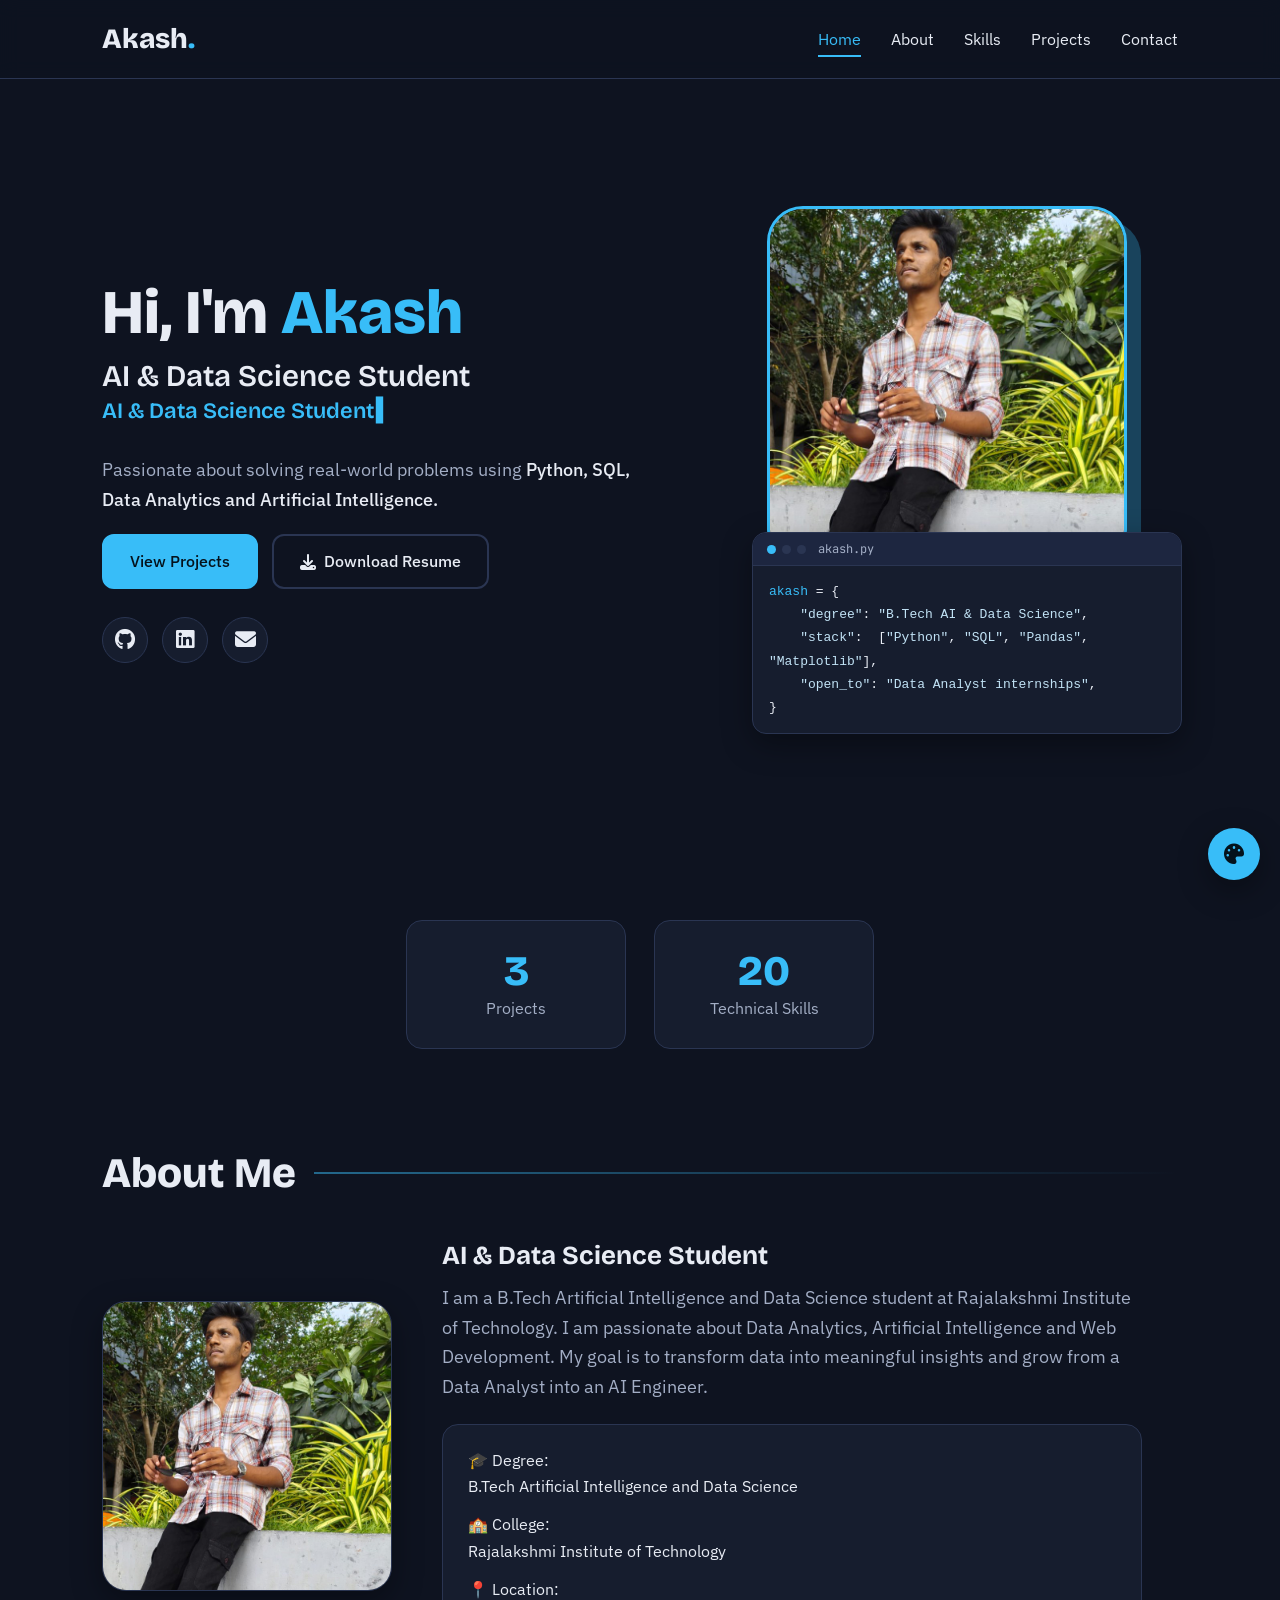
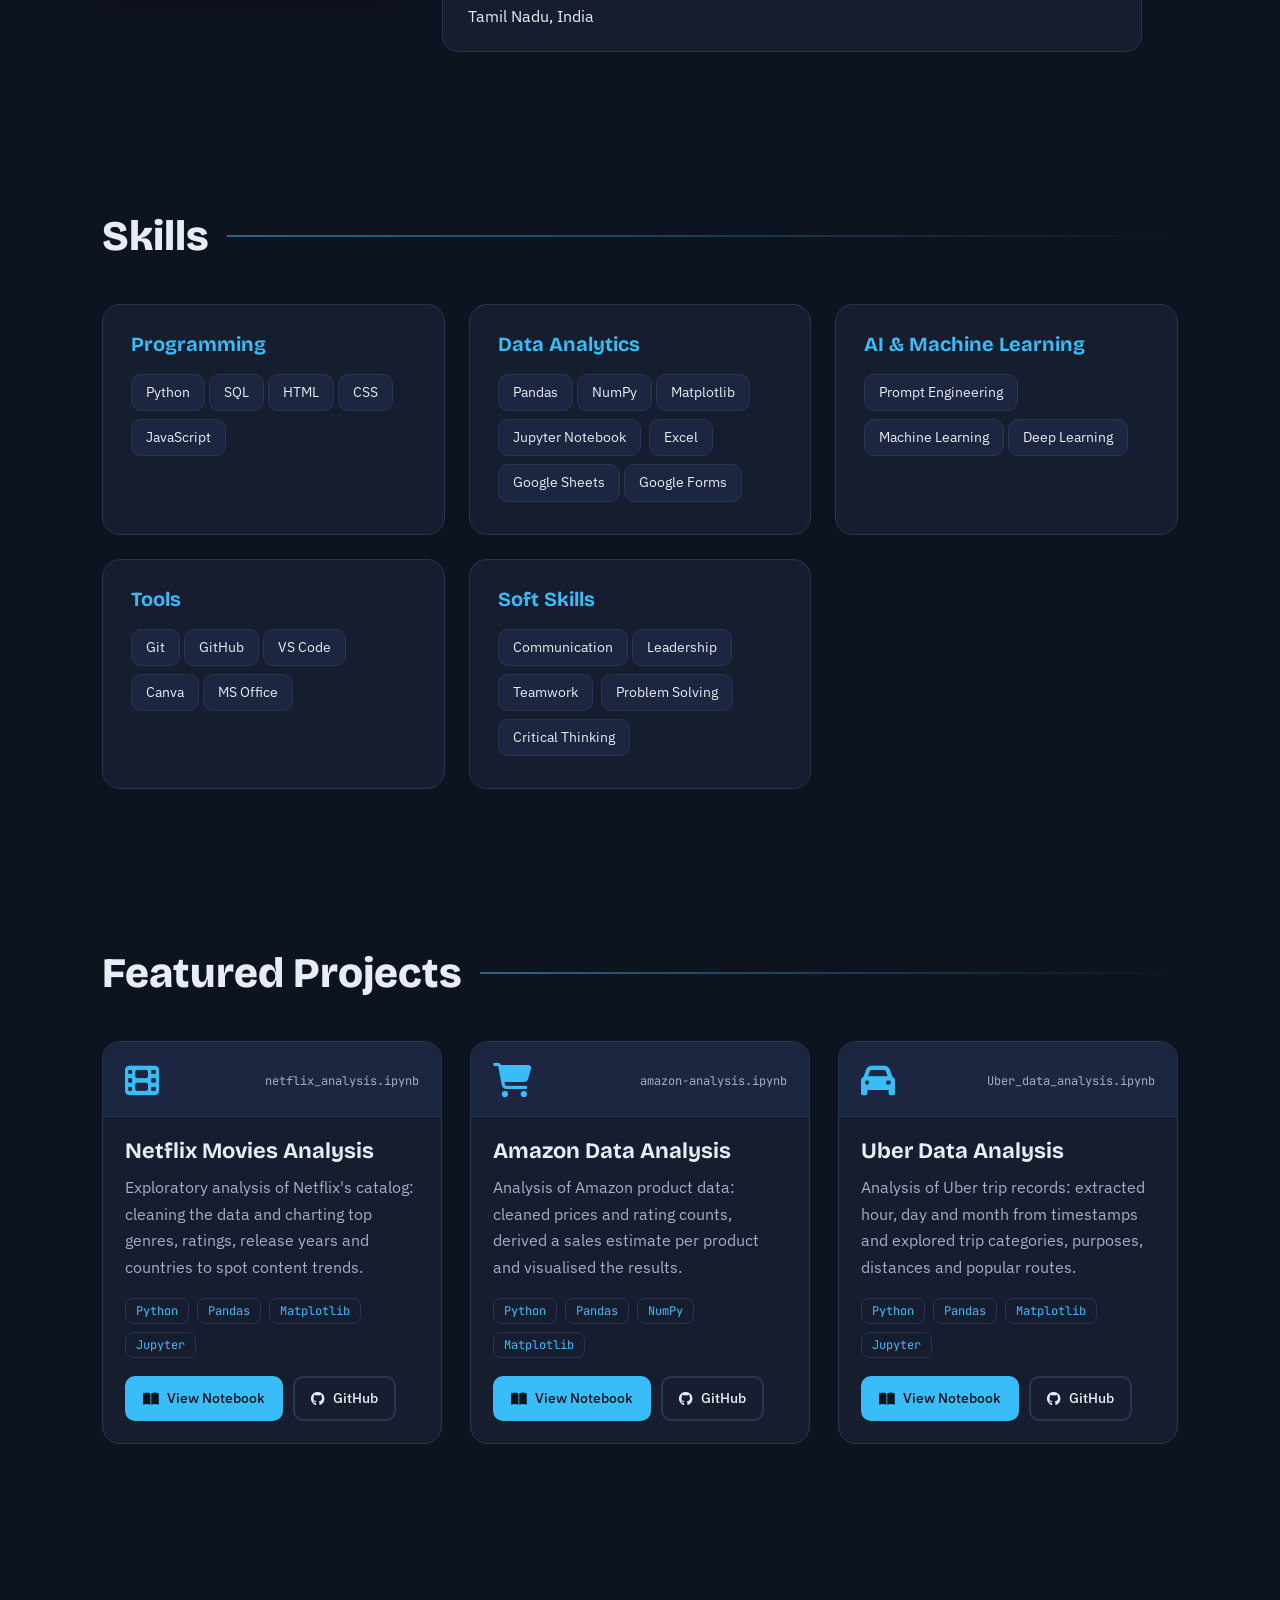
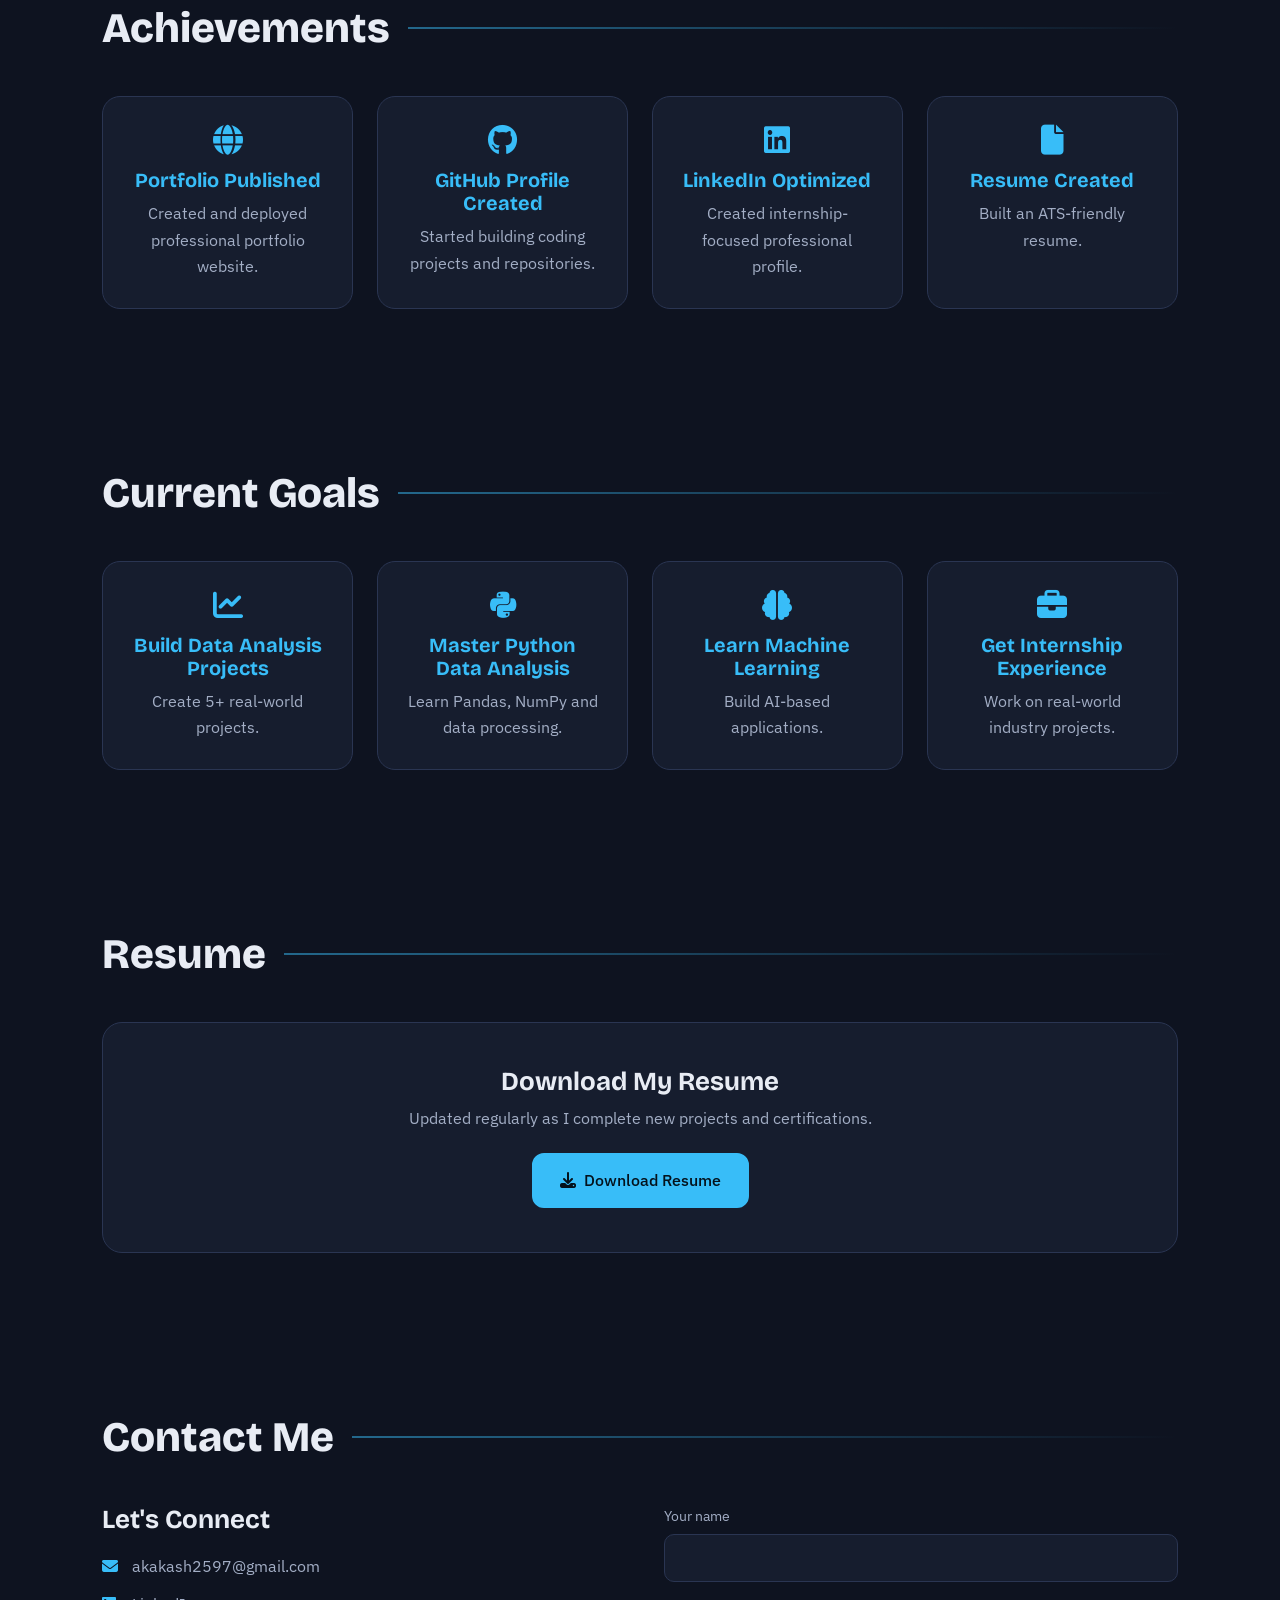
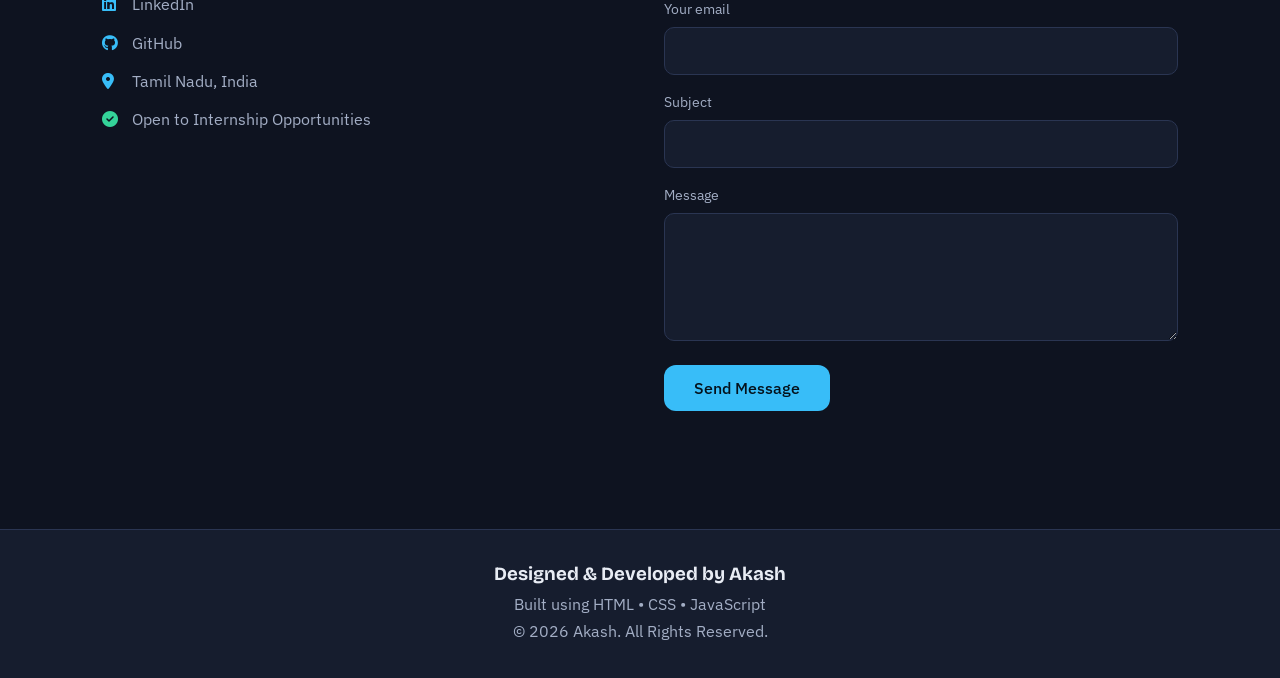
==== index.html @ 13574f17 "Fix profile, resume link, remove certifications" ====
<!DOCTYPE html>
<html lang="en" data-theme="dark">

<head>
    <meta charset="UTF-8">
    <meta name="viewport" content="width=device-width, initial-scale=1.0">

    <!-- SEO -->
    <meta name="description"
        content="Akash - AI & Data Science student. Aspiring Data Analyst working with Python, Pandas, SQL and Matplotlib.">
    <meta name="keywords"
        content="Akash, AI Student, Data Analyst, Python, Pandas, SQL, Machine Learning, Portfolio">
    <meta name="author" content="Akash">
    <title>Akash | AI & Data Science Portfolio</title>

    <link rel="icon"
        href="data:image/svg+xml,%3Csvg xmlns='http://www.w3.org/2000/svg' viewBox='0 0 64 64'%3E%3Crect width='64' height='64' rx='14' fill='%230E1320'/%3E%3Ctext x='32' y='44' font-size='36' font-family='Arial' font-weight='700' text-anchor='middle' fill='%2338BDF8'%3EA%3C/text%3E%3C/svg%3E">

    <!-- Fonts + icons -->
    <link rel="preconnect" href="https://fonts.googleapis.com">
    <link rel="preconnect" href="https://fonts.gstatic.com" crossorigin>
    <link rel="stylesheet"
        href="https://fonts.googleapis.com/css2?family=Bricolage+Grotesque:opsz,wght@12..96,600;12..96,800&family=IBM+Plex+Sans:wght@400;500&family=JetBrains+Mono:wght@400;500&display=swap">
    <link rel="stylesheet"
        href="https://cdnjs.cloudflare.com/ajax/libs/font-awesome/6.5.0/css/all.min.css">

    <link rel="stylesheet" href="style.css">

    <!-- Apply saved theme before first paint (prevents a flash) -->
    <script>
        try {
            var t = localStorage.getItem("theme");
            if (t) document.documentElement.setAttribute("data-theme", t);
            var a = localStorage.getItem("accent");
            if (a) document.documentElement.style.setProperty("--accent", a);
        } catch (e) { }
    </script>
</head>

<body>

<div class="progress" id="progress" aria-hidden="true"></div>

<!-- ================= NAVBAR ================= -->
<header>
    <nav class="navbar" aria-label="Main">
        <a class="logo" href="#home">Akash<span>.</span></a>

        <ul class="nav-links" id="navLinks">
            <li><a href="#home">Home</a></li>
            <li><a href="#about">About</a></li>
            <li><a href="#skills">Skills</a></li>
            <li><a href="#projects">Projects</a></li>
            <li><a href="#contact">Contact</a></li>
        </ul>

        <button class="menu-icon" id="menuBtn" aria-label="Open menu" aria-expanded="false"
            aria-controls="navLinks">
            <i class="fa-solid fa-bars"></i>
        </button>
    </nav>
</header>

<!-- ================= THEME DOCK ================= -->
<div class="theme-dock">
    <div class="theme-panel" id="themePanel" hidden>
        <p>Mode</p>
        <div class="seg">
            <button type="button" data-mode="dark"><i class="fa-solid fa-moon"></i> Dark</button>
            <button type="button" data-mode="light"><i class="fa-solid fa-sun"></i> Light</button>
        </div>
        <p>Accent colour</p>
        <div class="swatches">
            <button type="button" data-accent="#38BDF8" style="--sw:#38BDF8" aria-label="Sky blue"></button>
            <button type="button" data-accent="#A78BFA" style="--sw:#A78BFA" aria-label="Violet"></button>
            <button type="button" data-accent="#34D399" style="--sw:#34D399" aria-label="Emerald"></button>
            <button type="button" data-accent="#FBBF24" style="--sw:#FBBF24" aria-label="Amber"></button>
            <button type="button" data-accent="#FB7185" style="--sw:#FB7185" aria-label="Rose"></button>
        </div>
    </div>
    <button class="dock-toggle" id="dockBtn" type="button" aria-label="Customise theme" aria-expanded="false"
        aria-controls="themePanel">
        <i class="fa-solid fa-palette"></i>
    </button>
</div>

<main>

<!-- ================= HERO ================= -->
<section id="home" class="hero">

    <div class="hero-content">
        <h1>Hi, I'm <span>Akash</span></h1>
        <h2>AI & Data Science Student</h2>
        <h3 aria-live="off"><span id="typing">Aspiring Data Analyst</span></h3>

        <p>
            Passionate about solving real-world problems using
            <strong>Python, SQL, Data Analytics and Artificial Intelligence.</strong>
        </p>

        <div class="hero-buttons">
            <a href="#projects" class="btn">View Projects</a>
            <a href="Akash_Resume.pdf/Akash_V_Updated_Resume.pdf" class="btn secondary" download="Akash_Resume.pdf">
                <i class="fa-solid fa-download"></i> Download Resume
            </a>
        </div>

        <div class="social-icons">
            <a href="https://github.com/akakash2597-bit" target="_blank" rel="noopener noreferrer"
                aria-label="GitHub profile"><i class="fa-brands fa-github"></i></a>
            <a href="https://www.linkedin.com/in/ak-akash-085b513a1" target="_blank" rel="noopener noreferrer"
                aria-label="LinkedIn profile"><i class="fa-brands fa-linkedin"></i></a>
            <a href="mailto:akakash2597@gmail.com" aria-label="Send an email"><i
                    class="fa-solid fa-envelope"></i></a>
        </div>
    </div>

    <div class="hero-side">
        <div class="profile-box">
            <img src="profile.jpeg" alt="Portrait of Akash" width="360" height="360">
        </div>

        <!-- The one memorable element: a notebook-style cell -->
        <div class="cell" role="group" aria-label="Quick facts about Akash">
            <div class="cell-bar">
                <span class="dots" aria-hidden="true"><i></i><i></i><i></i></span>
                <span class="fname">akash.py</span>
            </div>
<pre><code><span class="k">akash</span> = {
    <span class="s">"degree"</span>: <span class="s">"B.Tech AI &amp; Data Science"</span>,
    <span class="s">"stack"</span>:  [<span class="s">"Python"</span>, <span class="s">"SQL"</span>, <span class="s">"Pandas"</span>, <span class="s">"Matplotlib"</span>],
    <span class="s">"open_to"</span>: <span class="s">"Data Analyst internships"</span>,
}</code></pre>
        </div>
    </div>

</section>

<!-- Counters (numbers are filled in automatically by script.js) -->
<section class="counter-section" aria-label="At a glance">
    <div class="counter"><h2 id="countProjects">0</h2><p>Projects</p></div>
    <div class="counter"><h2 id="countSkills">0</h2><p>Technical Skills</p></div>
</section>

<!-- ================= ABOUT ================= -->
<section id="about">
    <h2 class="section-title">About Me</h2>

    <div class="about-container">
        <div class="about-image">
            <img src="profile.jpeg" alt="Akash" loading="lazy">
        </div>

        <div class="about-text">
            <h3>AI & Data Science Student</h3>
            <p>
                I am a B.Tech Artificial Intelligence and Data Science
                student at Rajalakshmi Institute of Technology.
                I am passionate about Data Analytics,
                Artificial Intelligence and Web Development.
                My goal is to transform data into meaningful insights
                and grow from a Data Analyst into an AI Engineer.
            </p>

            <div class="info-card">
                <p>🎓 Degree:<br>B.Tech Artificial Intelligence and Data Science</p>
                <p>🏫 College:<br>Rajalakshmi Institute of Technology</p>
                <p>📍 Location:<br>Tamil Nadu, India</p>
            </div>
        </div>
    </div>
</section>

<!-- ================= SKILLS ================= -->
<section id="skills">
    <h2 class="section-title">Skills</h2>

    <div class="skills-container">
        <div class="skill-card">
            <h3>Programming</h3>
            <span>Python</span><span>SQL</span><span>HTML</span><span>CSS</span><span>JavaScript</span>
        </div>

        <div class="skill-card">
            <h3>Data Analytics</h3>
            <span>Pandas</span><span>NumPy</span><span>Matplotlib</span><span>Jupyter Notebook</span>
            <span>Excel</span><span>Google Sheets</span><span>Google Forms</span>
        </div>

        <div class="skill-card">
            <h3>AI & Machine Learning</h3>
            <span>Prompt Engineering</span><span>Machine Learning</span><span>Deep Learning</span>
        </div>

        <div class="skill-card">
            <h3>Tools</h3>
            <span>Git</span><span>GitHub</span><span>VS Code</span><span>Canva</span><span>MS Office</span>
        </div>

        <div class="skill-card soft">
            <h3>Soft Skills</h3>
            <span>Communication</span><span>Leadership</span><span>Teamwork</span>
            <span>Problem Solving</span><span>Critical Thinking</span>
        </div>
    </div>
</section>

<!-- ================= PROJECTS (cards are built from the list in script.js) ================= -->
<section id="projects">
    <h2 class="section-title">Featured Projects</h2>
    <div class="project-container" id="projectGrid"></div>
</section>

<!-- ================= ACHIEVEMENTS ================= -->
<section id="achievements">
    <h2 class="section-title">Achievements</h2>

    <div class="achievement-container">
        <div class="achievement-card">
            <i class="fa-solid fa-globe"></i>
            <h3>Portfolio Published</h3>
            <p>Created and deployed professional portfolio website.</p>
        </div>
        <div class="achievement-card">
            <i class="fa-brands fa-github"></i>
            <h3>GitHub Profile Created</h3>
            <p>Started building coding projects and repositories.</p>
        </div>
        <div class="achievement-card">
            <i class="fa-brands fa-linkedin"></i>
            <h3>LinkedIn Optimized</h3>
            <p>Created internship-focused professional profile.</p>
        </div>
        <div class="achievement-card">
            <i class="fa-solid fa-file"></i>
            <h3>Resume Created</h3>
            <p>Built an ATS-friendly resume.</p>
        </div>
    </div>
</section>

<!-- ================= CURRENT GOALS ================= -->
<section id="goals">
    <h2 class="section-title">Current Goals</h2>

    <div class="goal-container">
        <div class="goal-card">
            <i class="fa-solid fa-chart-line"></i>
            <h3>Build Data Analysis Projects</h3>
            <p>Create 5+ real-world projects.</p>
        </div>
        <div class="goal-card">
            <i class="fa-brands fa-python"></i>
            <h3>Master Python Data Analysis</h3>
            <p>Learn Pandas, NumPy and data processing.</p>
        </div>
        <div class="goal-card">
            <i class="fa-solid fa-brain"></i>
            <h3>Learn Machine Learning</h3>
            <p>Build AI-based applications.</p>
        </div>
        <div class="goal-card">
            <i class="fa-solid fa-briefcase"></i>
            <h3>Get Internship Experience</h3>
            <p>Work on real-world industry projects.</p>
        </div>
    </div>
</section>

<!-- ================= RESUME ================= -->
<section id="resume">
    <h2 class="section-title">Resume</h2>

    <div class="resume-box">
        <h3>Download My Resume</h3>
        <p>Updated regularly as I complete new projects and certifications.</p>
        <a href="Akash_Resume.pdf/Akash_V_Updated_Resume.pdf" class="btn" download="Akash_Resume.pdf">
            <i class="fa-solid fa-download"></i> Download Resume
        </a>
    </div>
</section>

<!-- ================= CONTACT ================= -->
<section id="contact">
    <h2 class="section-title">Contact Me</h2>

    <div class="contact-container">
        <div class="contact-info">
            <h3>Let's Connect</h3>
            <p><i class="fa-solid fa-envelope"></i>
                <a href="mailto:akakash2597@gmail.com">akakash2597@gmail.com</a></p>
            <p><i class="fa-brands fa-linkedin"></i>
                <a href="https://www.linkedin.com/in/ak-akash-085b513a1" target="_blank"
                    rel="noopener noreferrer">LinkedIn</a></p>
            <p><i class="fa-brands fa-github"></i>
                <a href="https://github.com/akakash2597-bit" target="_blank"
                    rel="noopener noreferrer">GitHub</a></p>
            <p><i class="fa-solid fa-location-dot"></i> Tamil Nadu, India</p>
            <p><i class="fa-solid fa-circle-check ok"></i> Open to Internship Opportunities</p>
        </div>

        <form class="contact-form" id="contactForm" novalidate>
            <label for="cName">Your name</label>
            <input id="cName" name="name" type="text" autocomplete="name" required>

            <label for="cEmail">Your email</label>
            <input id="cEmail" name="email" type="email" autocomplete="email" required>

            <label for="cSubject">Subject</label>
            <input id="cSubject" name="subject" type="text" required>

            <label for="cMessage">Message</label>
            <textarea id="cMessage" name="message" rows="5" required></textarea>

            <!-- spam trap: real people never see or fill this -->
            <input type="text" name="_gotcha" tabindex="-1" autocomplete="off" class="hp" aria-hidden="true">

            <button type="submit" id="sendBtn">Send Message</button>
            <p class="form-status" id="formStatus" role="status" aria-live="polite"></p>
        </form>
    </div>
</section>

</main>

<!-- ================= FOOTER ================= -->
<footer>
    <h3>Designed & Developed by Akash</h3>
    <p>Built using HTML • CSS • JavaScript</p>
    <p>© <span id="year">2026</span> Akash. All Rights Reserved.</p>
</footer>

<script src="script.js"></script>
</body>

</html>
---- style.css ----
/* ================= THEME TOKENS =================
   Dark is the default. The accent colour is changed live from the
   palette button (bottom-right) and saved in the visitor's browser. */

:root {
    --accent: #38BDF8;
    --accent-ink: #04121C;          /* text colour used ON the accent */
    --accent-text: var(--accent);   /* accent used AS text */
    --bg: #0E1320;
    --surface: #161D2E;
    --surface-2: #1D2640;
    --line: #2A3552;
    --text: #E8ECF4;
    --muted: #A3AEC5;
    --shadow: 0 10px 30px rgba(0, 0, 0, .35);
    --font-head: 'Bricolage Grotesque', 'Segoe UI', sans-serif;
    --font-body: 'IBM Plex Sans', 'Segoe UI', sans-serif;
    --font-mono: 'JetBrains Mono', Consolas, monospace;
}

:root[data-theme="light"] {
    --accent-text: color-mix(in srgb, var(--accent) 55%, #000);
    --bg: #F5F7FB;
    --surface: #FFFFFF;
    --surface-2: #EDF1F9;
    --line: #D8DFEE;
    --text: #0F172A;
    --muted: #4B587A;
    --shadow: 0 10px 30px rgba(20, 30, 60, .10);
}

/* ================= GLOBAL ================= */

* { margin: 0; padding: 0; box-sizing: border-box; }

html { scroll-behavior: smooth; scroll-padding-top: 80px; }

body {
    background: var(--bg);
    color: var(--text);
    font-family: var(--font-body);
    line-height: 1.65;
    transition: background .3s, color .3s;
}

section { padding: 80px 8%; }

a { text-decoration: none; color: inherit; }

img { max-width: 100%; display: block; }

h1, h2, h3 { font-family: var(--font-head); line-height: 1.15; }

:focus-visible { outline: 3px solid var(--accent); outline-offset: 3px; border-radius: 6px; }

/* scroll progress bar */
.progress {
    position: fixed; top: 0; left: 0; height: 3px; width: 100%;
    background: var(--accent); transform-origin: left; transform: scaleX(0);
    z-index: 2000;
}

/* ================= NAVBAR ================= */

header { position: fixed; top: 0; width: 100%; z-index: 1000; }

.navbar {
    display: flex; justify-content: space-between; align-items: center;
    padding: 16px 8%;
    background: color-mix(in srgb, var(--bg) 85%, transparent);
    backdrop-filter: blur(10px);
    border-bottom: 1px solid var(--line);
}

.logo { font-family: var(--font-head); font-size: 28px; font-weight: 800; }
.logo span { color: var(--accent-text); }

.nav-links { display: flex; gap: 30px; list-style: none; }
.nav-links a { font-size: 16px; padding: 6px 0; border-bottom: 2px solid transparent; transition: .2s; }
.nav-links a:hover { color: var(--accent-text); }
.nav-links a.active { color: var(--accent-text); border-bottom-color: var(--accent); }

.menu-icon {
    display: none; background: none; border: 0; color: inherit;
    font-size: 24px; cursor: pointer; padding: 6px;
}

/* ================= HERO ================= */

.hero {
    min-height: 100vh;
    display: grid; grid-template-columns: 1.1fr .9fr; align-items: center; gap: 50px;
    padding-top: 120px;
}

.hero-content { max-width: 620px; }

.hero h1 { font-size: clamp(40px, 6vw, 62px); font-weight: 800; }
.hero h1 span { color: var(--accent-text); }
.hero h2 { font-size: clamp(22px, 3vw, 30px); font-weight: 600; margin-top: 10px; }
.hero h3 { color: var(--accent-text); font-size: 22px; font-weight: 600; min-height: 36px; margin-top: 6px; }
.hero h3 #typing::after { content: "▍"; margin-left: 2px; animation: blink 1s steps(1) infinite; }
@keyframes blink { 50% { opacity: 0; } }

.hero p { margin: 20px 0; font-size: 18px; color: var(--muted); }
.hero p strong { color: var(--text); font-weight: 500; }

.hero-buttons { display: flex; flex-wrap: wrap; gap: 14px; }

.btn {
    display: inline-flex; align-items: center; gap: 8px;
    padding: 12px 26px; border-radius: 12px;
    background: var(--accent); color: var(--accent-ink); font-weight: 500;
    border: 2px solid var(--accent);
    transition: transform .2s, background .2s, color .2s;
}
.btn:hover { transform: translateY(-3px); }
.btn.secondary { background: transparent; color: var(--text); border-color: var(--line); }
.btn.secondary:hover { border-color: var(--accent); color: var(--accent-text); }

.social-icons { margin-top: 28px; display: flex; gap: 14px; }
.social-icons a {
    width: 46px; height: 46px; display: grid; place-items: center;
    font-size: 21px; border-radius: 50%;
    background: var(--surface); border: 1px solid var(--line);
    transition: .2s;
}
.social-icons a:hover { background: var(--accent); color: var(--accent-ink); border-color: var(--accent); transform: translateY(-3px); }

.hero-side { display: flex; flex-direction: column; align-items: center; gap: 0; }

.profile-box img {
    width: min(360px, 78vw); aspect-ratio: 1; object-fit: cover;
    border-radius: 36px;
    border: 3px solid var(--accent);
    box-shadow: 14px 14px 0 color-mix(in srgb, var(--accent) 28%, transparent);
}

/* notebook-style cell */
.cell {
    width: min(430px, 100%); margin-top: -34px; margin-left: 40px; align-self: center;
    background: var(--surface); border: 1px solid var(--line); border-radius: 14px;
    box-shadow: var(--shadow); overflow: hidden; position: relative;
}
.cell-bar {
    display: flex; align-items: center; gap: 12px; padding: 8px 14px;
    background: var(--surface-2); border-bottom: 1px solid var(--line);
    font: 12px var(--font-mono); color: var(--muted);
}
.dots { display: inline-flex; gap: 6px; }
.dots i { width: 9px; height: 9px; border-radius: 50%; background: var(--line); display: block; }
.dots i:first-child { background: var(--accent); }
.cell pre { padding: 14px 16px; white-space: pre-wrap; overflow-wrap: anywhere; font: 13px/1.7 var(--font-mono); color: var(--text); }
.cell .k { color: var(--accent-text); }
.cell .s { color: color-mix(in srgb, var(--text) 78%, var(--accent)); }

/* ================= COUNTER ================= */

.counter-section { display: flex; justify-content: center; flex-wrap: wrap; gap: 28px; text-align: center; padding-top: 20px; padding-bottom: 20px; }
.counter {
    background: var(--surface); border: 1px solid var(--line);
    padding: 26px 20px; border-radius: 16px; width: 220px;
}
.counter h2 { color: var(--accent-text); font-size: 42px; font-weight: 800; }
.counter p { color: var(--muted); }

/* ================= SECTION TITLE ================= */

.section-title {
    font-size: clamp(30px, 4.5vw, 42px); font-weight: 800; margin-bottom: 44px;
    display: flex; align-items: center; gap: 18px;
}
.section-title::after { content: ""; flex: 1; height: 2px; background: linear-gradient(90deg, var(--accent), transparent); opacity: .5; }

/* ================= ABOUT ================= */

.about-container { display: flex; align-items: center; gap: 50px; }
.about-image img { width: 290px; border-radius: 24px; border: 1px solid var(--line); box-shadow: var(--shadow); }
.about-text { max-width: 700px; }
.about-text h3 { font-size: 26px; margin-bottom: 12px; }
.about-text p { color: var(--muted); font-size: 18px; }
.info-card { background: var(--surface); border: 1px solid var(--line); padding: 22px 25px; margin-top: 22px; border-radius: 16px; }
.info-card p { font-size: 16px; color: var(--text); }
.info-card p + p { margin-top: 12px; }

/* ================= SKILLS ================= */

.skills-container { display: grid; grid-template-columns: repeat(auto-fit, minmax(260px, 1fr)); gap: 24px; }
.skill-card { background: var(--surface); border: 1px solid var(--line); padding: 28px; border-radius: 18px; }
.skill-card h3 { color: var(--accent-text); margin-bottom: 14px; font-size: 20px; }
.skill-card span {
    display: inline-block; margin: 4px 4px 4px 0; padding: 6px 14px; border-radius: 10px; font-size: 14px;
    background: var(--surface-2); border: 1px solid var(--line);
    transition: .2s;
}
.skill-card span:hover { background: var(--accent); color: var(--accent-ink); border-color: var(--accent); }

/* ================= PROJECTS ================= */

.project-container { display: grid; grid-template-columns: repeat(auto-fit, minmax(300px, 1fr)); gap: 28px; }

.project-card {
    display: flex; flex-direction: column;
    background: var(--surface); border: 1px solid var(--line); border-radius: 18px; overflow: hidden;
    transition: transform .25s, border-color .25s;
}
.project-card:hover { transform: translateY(-6px); border-color: var(--accent); }

.project-head {
    display: flex; align-items: center; justify-content: space-between;
    padding: 22px 22px 18px; background: var(--surface-2); border-bottom: 1px solid var(--line);
}
.project-head i { font-size: 34px; color: var(--accent-text); }
.project-head code { font: 12px var(--font-mono); color: var(--muted); }

.project-body { display: flex; flex-direction: column; flex: 1; padding: 22px; }
.project-body h3 { font-size: 22px; margin-bottom: 10px; }
.project-body p { color: var(--muted); flex: 1; }

.tech { display: flex; flex-wrap: wrap; gap: 8px; margin: 18px 0; }
.tech span { font: 12px var(--font-mono); padding: 4px 10px; border-radius: 8px; color: var(--accent-text); border: 1px solid var(--line); }

.project-links { display: flex; flex-wrap: wrap; gap: 10px; }
.project-links a {
    display: inline-flex; align-items: center; gap: 8px;
    padding: 9px 16px; border-radius: 10px; font-size: 14px; font-weight: 500;
    background: var(--accent); color: var(--accent-ink); border: 2px solid var(--accent); transition: .2s;
}
.project-links a.ghost { background: transparent; color: var(--text); border-color: var(--line); }
.project-links a:hover { transform: translateY(-2px); }
.project-links a.ghost:hover { border-color: var(--accent); color: var(--accent-text); }

/* ================= CERTIFICATES / ACHIEVEMENTS / GOALS ================= */

.achievement-container, .goal-container {
    display: grid; grid-template-columns: repeat(auto-fit, minmax(250px, 1fr)); gap: 24px;
}

.achievement-card, .goal-card {
    background: var(--surface); border: 1px solid var(--line);
    padding: 28px; border-radius: 18px; text-align: center; transition: .25s;
}
.achievement-card:hover, .goal-card:hover { transform: translateY(-6px); border-color: var(--accent); }

.goal-card h3, .achievement-card h3 { color: var(--accent-text); font-size: 20px; margin-bottom: 8px; }
.goal-card p, .achievement-card p { color: var(--muted); }
.achievement-card > i, .goal-card > i { font-size: 30px; color: var(--accent-text); margin-bottom: 14px; }


/* ================= RESUME ================= */

.resume-box { background: var(--surface); border: 1px solid var(--line); padding: 44px 24px; text-align: center; border-radius: 20px; }
.resume-box h3 { font-size: 26px; margin-bottom: 8px; }
.resume-box p { color: var(--muted); margin-bottom: 22px; }

/* ================= CONTACT ================= */

.contact-container { display: flex; gap: 48px; }
.contact-info, .contact-form { flex: 1; }
.contact-info h3 { font-size: 26px; margin-bottom: 18px; }
.contact-info p { margin-bottom: 12px; color: var(--muted); }
.contact-info i { width: 26px; color: var(--accent-text); }
.contact-info i.ok { color: #34D399; }
.contact-info a:hover { color: var(--accent-text); text-decoration: underline; }

.contact-form label { display: block; font-size: 14px; color: var(--muted); margin-bottom: 6px; }
.contact-form input, .contact-form textarea {
    width: 100%; padding: 13px 15px; margin-bottom: 16px;
    background: var(--surface); color: var(--text);
    border: 1px solid var(--line); border-radius: 10px; font: 16px var(--font-body);
}
.contact-form input:focus, .contact-form textarea:focus { outline: none; border-color: var(--accent); box-shadow: 0 0 0 3px color-mix(in srgb, var(--accent) 30%, transparent); }
.contact-form .invalid { border-color: #F87171; }
.contact-form .hp { position: absolute; left: -9999px; height: 0; width: 0; opacity: 0; }
.contact-form button {
    padding: 13px 30px; border: 0; border-radius: 12px; cursor: pointer;
    background: var(--accent); color: var(--accent-ink); font: 500 16px var(--font-body);
}
.contact-form button:disabled { opacity: .6; cursor: wait; }
.form-status { margin-top: 14px; min-height: 24px; font-size: 15px; }
.form-status.ok { color: #34D399; }
.form-status.err { color: #F87171; }

/* ================= FOOTER ================= */

footer { background: var(--surface); border-top: 1px solid var(--line); text-align: center; padding: 34px 20px; color: var(--muted); }
footer h3 { color: var(--text); margin-bottom: 6px; }

/* ================= THEME DOCK ================= */

.theme-dock { position: fixed; right: 20px; bottom: 20px; z-index: 1500; display: flex; flex-direction: column; align-items: flex-end; gap: 12px; }

.dock-toggle {
    width: 52px; height: 52px; border-radius: 50%; border: 0; cursor: pointer;
    background: var(--accent); color: var(--accent-ink); font-size: 20px; box-shadow: var(--shadow);
    transition: transform .2s;
}
.dock-toggle:hover { transform: rotate(-12deg) scale(1.06); }

.theme-panel {
    width: 230px; padding: 16px; background: var(--surface); border: 1px solid var(--line);
    border-radius: 16px; box-shadow: var(--shadow);
}
.theme-panel[hidden] { display: none; }
.theme-panel p { font-size: 13px; color: var(--muted); margin: 0 0 8px; }
.theme-panel p:not(:first-child) { margin-top: 14px; }

.seg { display: grid; grid-template-columns: 1fr 1fr; gap: 6px; }
.seg button {
    padding: 8px; border-radius: 9px; border: 1px solid var(--line); cursor: pointer;
    background: var(--surface-2); color: var(--text); font: 14px var(--font-body);
}
.seg button[aria-pressed="true"] { background: var(--accent); color: var(--accent-ink); border-color: var(--accent); }

.swatches { display: flex; gap: 10px; }
.swatches button {
    width: 30px; height: 30px; border-radius: 50%; cursor: pointer;
    background: var(--sw); border: 3px solid var(--surface); box-shadow: 0 0 0 1px var(--line);
}
.swatches button[aria-pressed="true"] { box-shadow: 0 0 0 3px var(--text); }

/* ================= RESPONSIVE ================= */

@media (max-width: 900px) {
    section { padding: 70px 6%; }
    .navbar { padding: 14px 6%; }

    .menu-icon { display: block; }
    .nav-links {
        position: absolute; top: 100%; left: 0; right: 0;
        flex-direction: column; gap: 0;
        background: var(--bg); border-bottom: 1px solid var(--line);
        max-height: 0; overflow: hidden; transition: max-height .3s;
    }
    .nav-links.open { max-height: 320px; }
    .nav-links a { display: block; padding: 14px 6%; border-bottom: 0; }

    .hero { grid-template-columns: 1fr; text-align: center; padding-top: 110px; }
    .hero-content { margin: 0 auto; }
    .hero-buttons, .social-icons { justify-content: center; }

    .cell { margin-left: 0; text-align: left; }

    .about-container, .contact-container { flex-direction: column; }
    .about-text { text-align: center; }
    .info-card { text-align: left; }
    .contact-container { gap: 32px; }
    .counter { width: 100%; max-width: 320px; }
}

@media (prefers-reduced-motion: reduce) {
    html { scroll-behavior: auto; }
    * { transition: none !important; animation: none !important; }
}
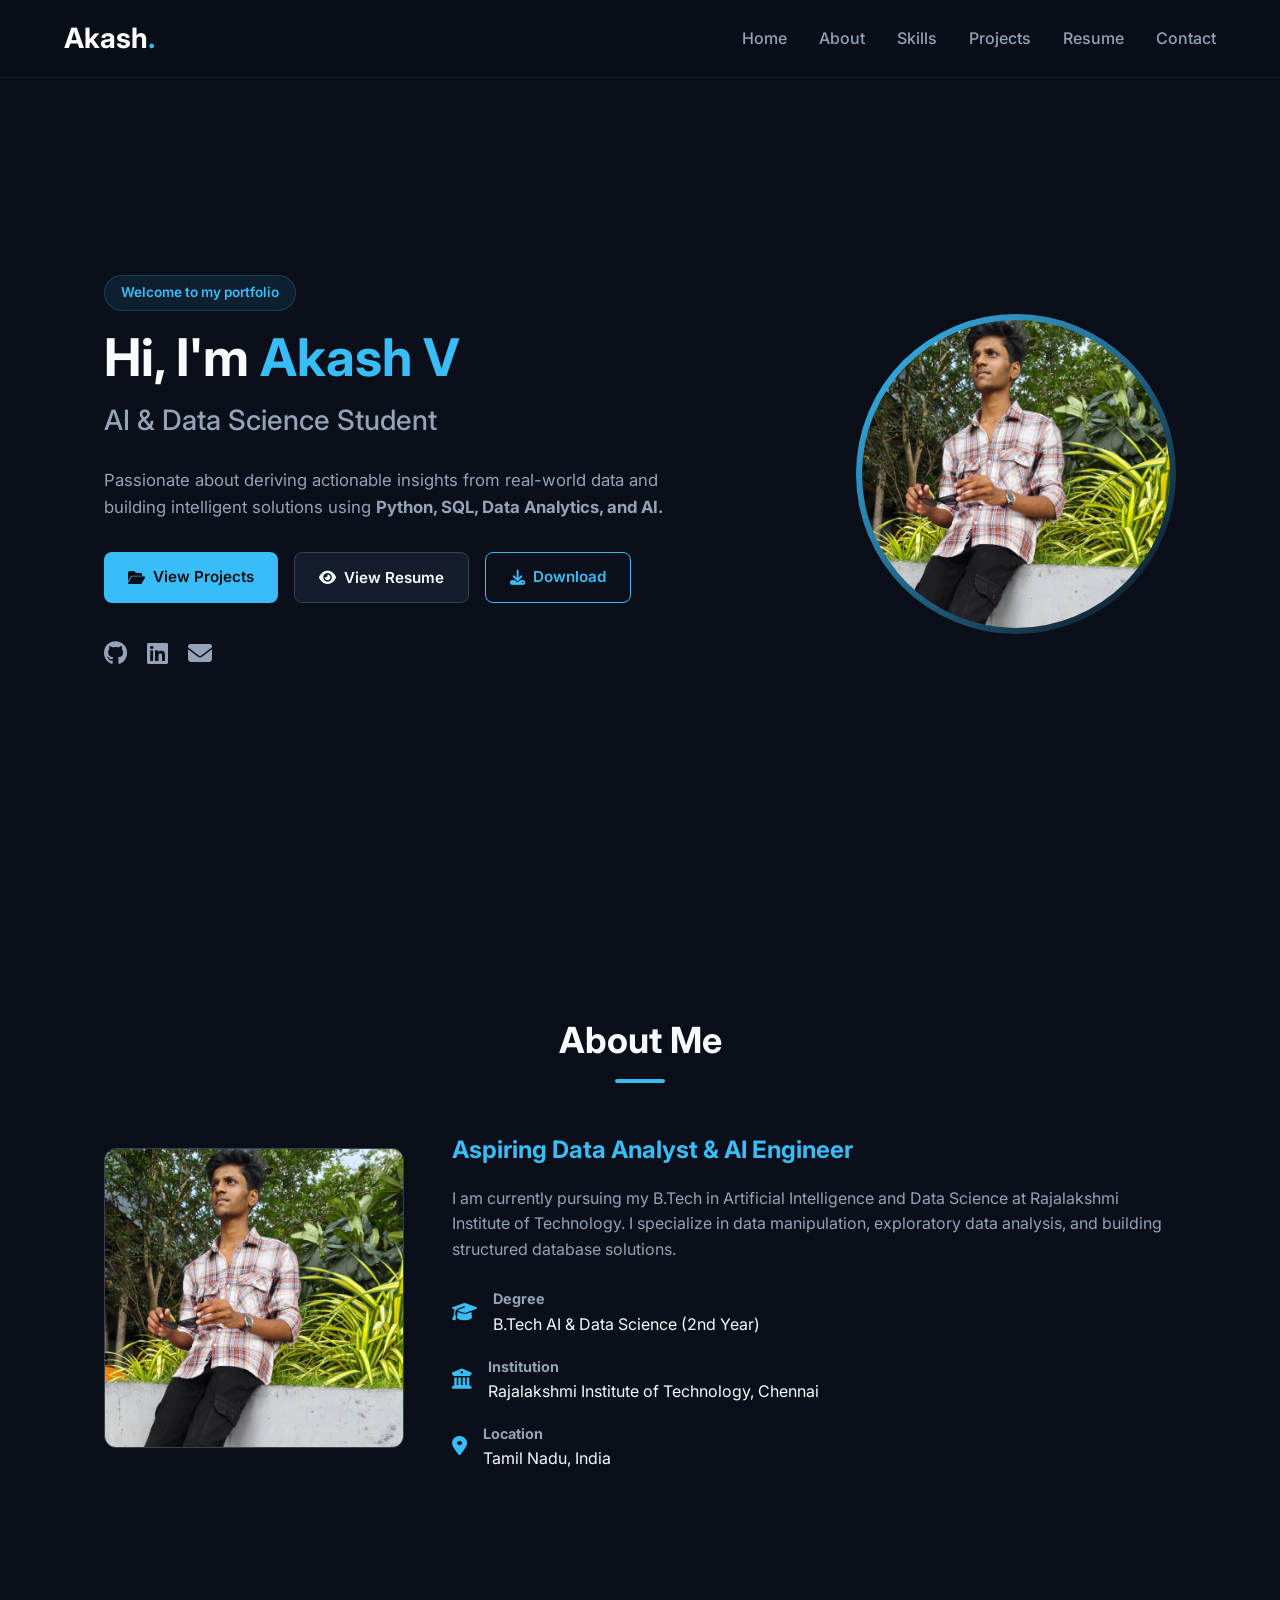
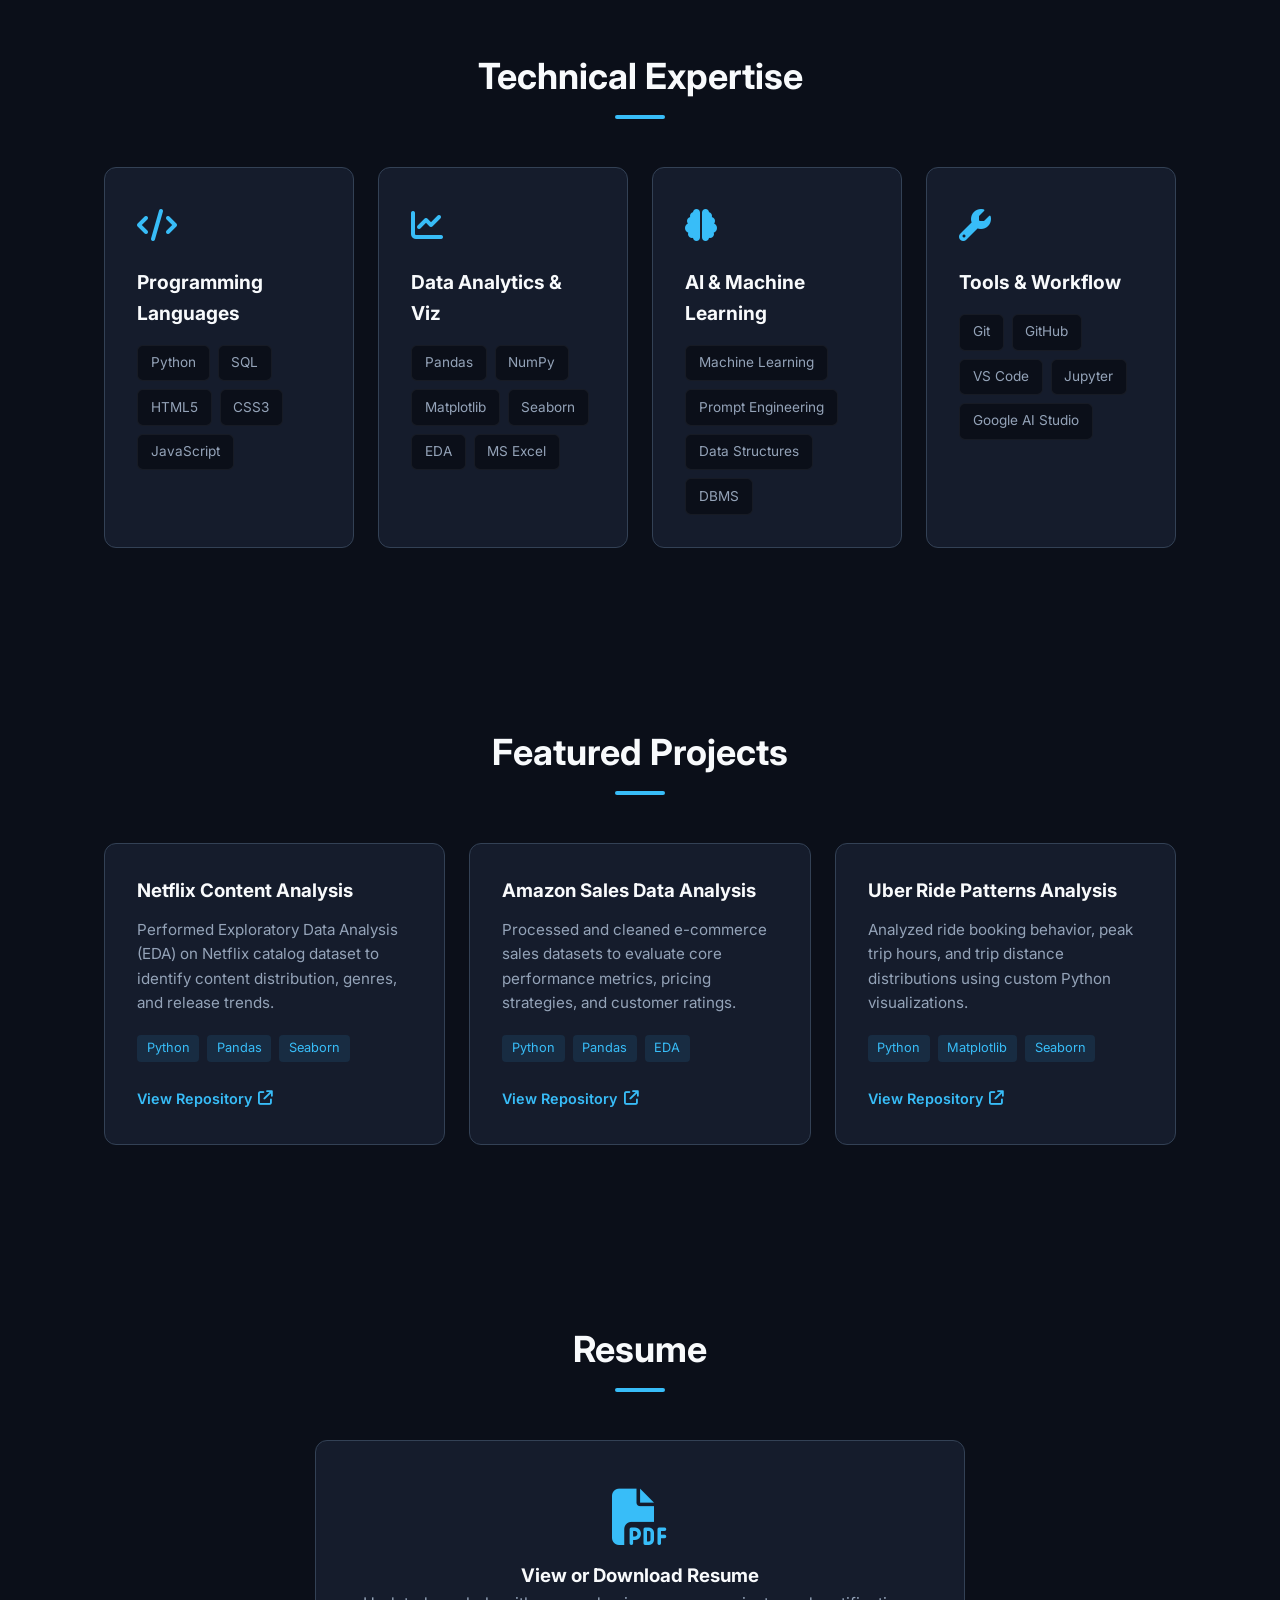
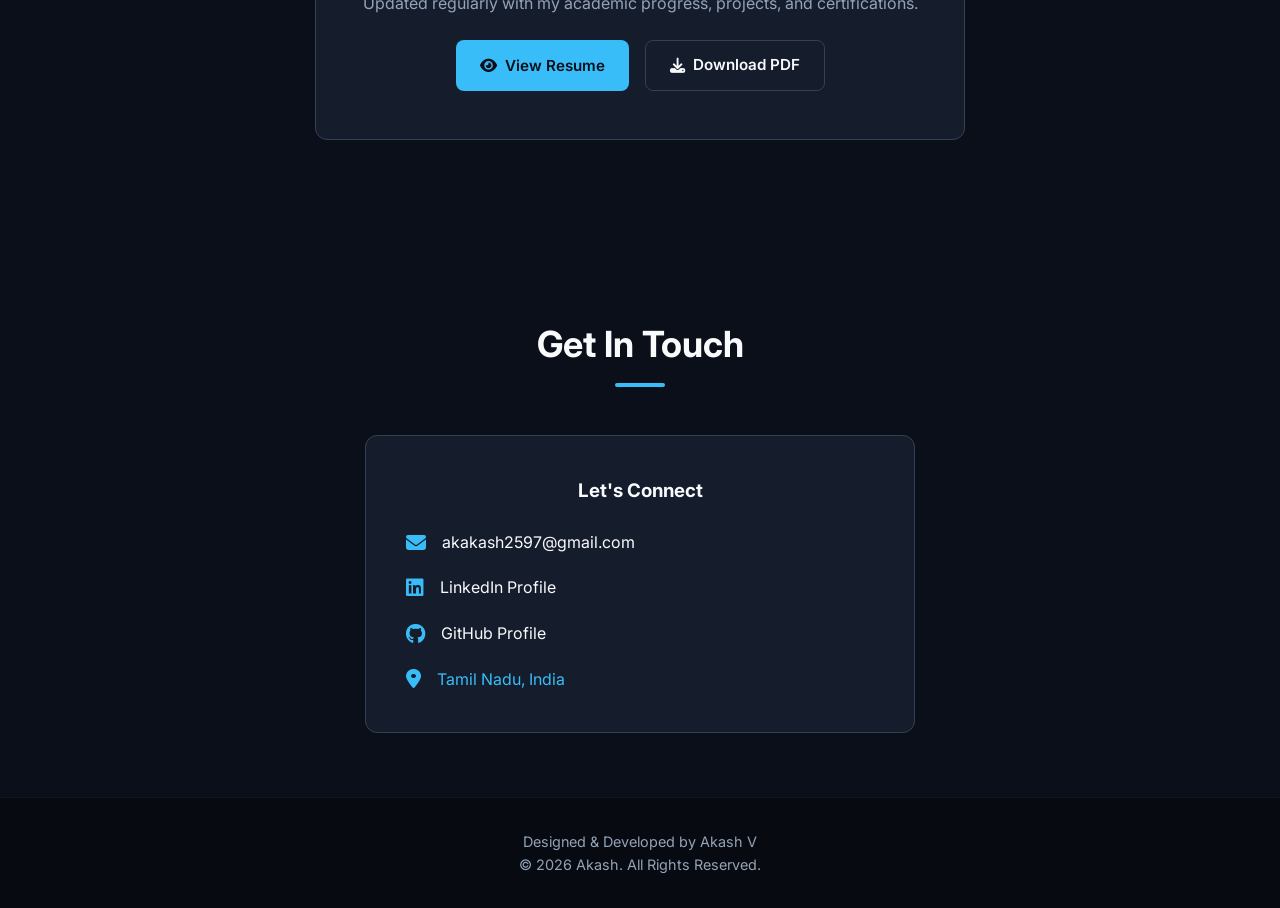
==== commit 5d2c0f82: "Update" ====
--- a/index.html
+++ b/index.html
@@ -1,337 +1,248 @@
 <!DOCTYPE html>
-<html lang="en" data-theme="dark">
-
+<html lang="en">
 <head>
     <meta charset="UTF-8">
     <meta name="viewport" content="width=device-width, initial-scale=1.0">
-
-    <!-- SEO -->
-    <meta name="description"
-        content="Akash - AI & Data Science student. Aspiring Data Analyst working with Python, Pandas, SQL and Matplotlib.">
-    <meta name="keywords"
-        content="Akash, AI Student, Data Analyst, Python, Pandas, SQL, Machine Learning, Portfolio">
-    <meta name="author" content="Akash">
-    <title>Akash | AI & Data Science Portfolio</title>
-
-    <link rel="icon"
-        href="data:image/svg+xml,%3Csvg xmlns='http://www.w3.org/2000/svg' viewBox='0 0 64 64'%3E%3Crect width='64' height='64' rx='14' fill='%230E1320'/%3E%3Ctext x='32' y='44' font-size='36' font-family='Arial' font-weight='700' text-anchor='middle' fill='%2338BDF8'%3EA%3C/text%3E%3C/svg%3E">
-
-    <!-- Fonts + icons -->
-    <link rel="preconnect" href="https://fonts.googleapis.com">
-    <link rel="preconnect" href="https://fonts.gstatic.com" crossorigin>
-    <link rel="stylesheet"
-        href="https://fonts.googleapis.com/css2?family=Bricolage+Grotesque:opsz,wght@12..96,600;12..96,800&family=IBM+Plex+Sans:wght@400;500&family=JetBrains+Mono:wght@400;500&display=swap">
-    <link rel="stylesheet"
-        href="https://cdnjs.cloudflare.com/ajax/libs/font-awesome/6.5.0/css/all.min.css">
-
+    <title>Akash V | AI & Data Science Student</title>
     <link rel="stylesheet" href="style.css">
-
-    <!-- Apply saved theme before first paint (prevents a flash) -->
-    <script>
-        try {
-            var t = localStorage.getItem("theme");
-            if (t) document.documentElement.setAttribute("data-theme", t);
-            var a = localStorage.getItem("accent");
-            if (a) document.documentElement.style.setProperty("--accent", a);
-        } catch (e) { }
-    </script>
+    <!-- Font Awesome -->
+    <link rel="stylesheet" href="https://cdnjs.cloudflare.com/ajax/libs/font-awesome/6.4.0/css/all.min.css">
+    <!-- Google Fonts -->
+    <link href="https://fonts.googleapis.com/css2?family=Inter:wght@300;400;500;600;700&display=swap" rel="stylesheet">
 </head>
-
 <body>
 
-<div class="progress" id="progress" aria-hidden="true"></div>
-
-<!-- ================= NAVBAR ================= -->
-<header>
-    <nav class="navbar" aria-label="Main">
-        <a class="logo" href="#home">Akash<span>.</span></a>
-
-        <ul class="nav-links" id="navLinks">
-            <li><a href="#home">Home</a></li>
-            <li><a href="#about">About</a></li>
-            <li><a href="#skills">Skills</a></li>
-            <li><a href="#projects">Projects</a></li>
-            <li><a href="#contact">Contact</a></li>
-        </ul>
-
-        <button class="menu-icon" id="menuBtn" aria-label="Open menu" aria-expanded="false"
-            aria-controls="navLinks">
-            <i class="fa-solid fa-bars"></i>
-        </button>
-    </nav>
-</header>
-
-<!-- ================= THEME DOCK ================= -->
-<div class="theme-dock">
-    <div class="theme-panel" id="themePanel" hidden>
-        <p>Mode</p>
-        <div class="seg">
-            <button type="button" data-mode="dark"><i class="fa-solid fa-moon"></i> Dark</button>
-            <button type="button" data-mode="light"><i class="fa-solid fa-sun"></i> Light</button>
-        </div>
-        <p>Accent colour</p>
-        <div class="swatches">
-            <button type="button" data-accent="#38BDF8" style="--sw:#38BDF8" aria-label="Sky blue"></button>
-            <button type="button" data-accent="#A78BFA" style="--sw:#A78BFA" aria-label="Violet"></button>
-            <button type="button" data-accent="#34D399" style="--sw:#34D399" aria-label="Emerald"></button>
-            <button type="button" data-accent="#FBBF24" style="--sw:#FBBF24" aria-label="Amber"></button>
-            <button type="button" data-accent="#FB7185" style="--sw:#FB7185" aria-label="Rose"></button>
+    <!-- Navigation Header -->
+    <header class="header">
+        <nav class="nav-container">
+            <a href="#home" class="logo">Akash<span>.</span></a>
+            <button class="mobile-toggle" id="mobile-toggle" aria-label="Toggle Navigation">
+                <i class="fa-solid fa-bars"></i>
+            </button>
+            <ul class="nav-links" id="nav-links">
+                <li><a href="#home">Home</a></li>
+                <li><a href="#about">About</a></li>
+                <li><a href="#skills">Skills</a></li>
+                <li><a href="#projects">Projects</a></li>
+                <li><a href="#resume">Resume</a></li>
+                <li><a href="#contact">Contact</a></li>
+            </ul>
+        </nav>
+    </header>
+
+    <main>
+        <!-- Hero Section -->
+        <section id="home" class="hero">
+            <div class="hero-container">
+                <div class="hero-content">
+                    <span class="badge">Welcome to my portfolio</span>
+                    <h1>Hi, I'm <span>Akash V</span></h1>
+                    <h2>AI & Data Science Student</h2>
+                    <p class="hero-description">
+                        Passionate about deriving actionable insights from real-world data and building intelligent solutions using
+                        <strong>Python, SQL, Data Analytics, and AI.</strong>
+                    </p>
+
+                    <div class="hero-buttons">
+                        <a href="#projects" class="btn btn-primary"><i class="fa-solid fa-folder-open"></i> View Projects</a>
+                        <button onclick="openResumeModal()" class="btn btn-secondary"><i class="fa-solid fa-eye"></i> View Resume</button>
+                        <a href="Akash_V_Updated_Resume.pdf" download="Akash_V_Resume.pdf" class="btn btn-outline"><i class="fa-solid fa-download"></i> Download</a>
+                    </div>
+
+                    <div class="social-links">
+                        <a href="https://github.com/akakash2597-bit" target="_blank" aria-label="GitHub"><i class="fa-brands fa-github"></i></a>
+                        <a href="https://www.linkedin.com/in/ak-akash-085b513a1" target="_blank" aria-label="LinkedIn"><i class="fa-brands fa-linkedin"></i></a>
+                        <a href="mailto:akakash2597@gmail.com" aria-label="Email"><i class="fa-solid fa-envelope"></i></a>
+                    </div>
+                </div>
+
+                <div class="hero-image-wrapper">
+                    <div class="hero-image">
+                        <img src="profile.jpeg" alt="Portrait of Akash V">
+                    </div>
+                </div>
+            </div>
+        </section>
+
+        <!-- About Section -->
+        <section id="about" class="about">
+            <h2 class="section-title">About Me</h2>
+            <div class="about-container">
+                <div class="about-img-wrapper">
+                    <img src="profile.jpeg" alt="Akash V Profile" class="about-img">
+                </div>
+                <div class="about-text">
+                    <h3>Aspiring Data Analyst & AI Engineer</h3>
+                    <p>
+                        I am currently pursuing my B.Tech in Artificial Intelligence and Data Science at 
+                        Rajalakshmi Institute of Technology. I specialize in data manipulation, exploratory data analysis, and building structured database solutions.
+                    </p>
+                    <div class="about-details">
+                        <div class="detail-item">
+                            <i class="fa-solid fa-graduation-cap"></i>
+                            <div>
+                                <strong>Degree</strong>
+                                <p>B.Tech AI & Data Science (2nd Year)</p>
+                            </div>
+                        </div>
+                        <div class="detail-item">
+                            <i class="fa-solid fa-building-columns"></i>
+                            <div>
+                                <strong>Institution</strong>
+                                <p>Rajalakshmi Institute of Technology, Chennai</p>
+                            </div>
+                        </div>
+                        <div class="detail-item">
+                            <i class="fa-solid fa-location-dot"></i>
+                            <div>
+                                <strong>Location</strong>
+                                <p>Tamil Nadu, India</p>
+                            </div>
+                        </div>
+                    </div>
+                </div>
+            </div>
+        </section>
+
+        <!-- Skills Section -->
+        <section id="skills" class="skills">
+            <h2 class="section-title">Technical Expertise</h2>
+            <div class="skills-grid">
+                <div class="skill-card">
+                    <div class="card-icon"><i class="fa-solid fa-code"></i></div>
+                    <h3>Programming Languages</h3>
+                    <div class="tags">
+                        <span>Python</span><span>SQL</span><span>HTML5</span><span>CSS3</span><span>JavaScript</span>
+                    </div>
+                </div>
+                <div class="skill-card">
+                    <div class="card-icon"><i class="fa-solid fa-chart-line"></i></div>
+                    <h3>Data Analytics & Viz</h3>
+                    <div class="tags">
+                        <span>Pandas</span><span>NumPy</span><span>Matplotlib</span><span>Seaborn</span><span>EDA</span><span>MS Excel</span>
+                    </div>
+                </div>
+                <div class="skill-card">
+                    <div class="card-icon"><i class="fa-solid fa-brain"></i></div>
+                    <h3>AI & Machine Learning</h3>
+                    <div class="tags">
+                        <span>Machine Learning</span><span>Prompt Engineering</span><span>Data Structures</span><span>DBMS</span>
+                    </div>
+                </div>
+                <div class="skill-card">
+                    <div class="card-icon"><i class="fa-solid fa-wrench"></i></div>
+                    <h3>Tools & Workflow</h3>
+                    <div class="tags">
+                        <span>Git</span><span>GitHub</span><span>VS Code</span><span>Jupyter</span><span>Google AI Studio</span>
+                    </div>
+                </div>
+            </div>
+        </section>
+
+        <!-- Projects Section -->
+        <section id="projects" class="projects">
+            <h2 class="section-title">Featured Projects</h2>
+            <div class="projects-grid">
+                <div class="project-card">
+                    <div class="project-content">
+                        <h3>Netflix Content Analysis</h3>
+                        <p>Performed Exploratory Data Analysis (EDA) on Netflix catalog dataset to identify content distribution, genres, and release trends.</p>
+                        <div class="project-tags">
+                            <span>Python</span><span>Pandas</span><span>Seaborn</span>
+                        </div>
+                        <a href="https://github.com/akakash2597-bit/Netflix-Movies-Analysis" target="_blank" class="project-link">View Repository <i class="fa-solid fa-arrow-up-right-from-square"></i></a>
+                    </div>
+                </div>
+                <div class="project-card">
+                    <div class="project-content">
+                        <h3>Amazon Sales Data Analysis</h3>
+                        <p>Processed and cleaned e-commerce sales datasets to evaluate core performance metrics, pricing strategies, and customer ratings.</p>
+                        <div class="project-tags">
+                            <span>Python</span><span>Pandas</span><span>EDA</span>
+                        </div>
+                        <a href="https://github.com/akakash2597-bit/Amazon-Data-Analysis" target="_blank" class="project-link">View Repository <i class="fa-solid fa-arrow-up-right-from-square"></i></a>
+                    </div>
+                </div>
+                <div class="project-card">
+                    <div class="project-content">
+                        <h3>Uber Ride Patterns Analysis</h3>
+                        <p>Analyzed ride booking behavior, peak trip hours, and trip distance distributions using custom Python visualizations.</p>
+                        <div class="project-tags">
+                            <span>Python</span><span>Matplotlib</span><span>Seaborn</span>
+                        </div>
+                        <a href="https://github.com/akakash2597-bit/Uber-Data-Analysis" target="_blank" class="project-link">View Repository <i class="fa-solid fa-arrow-up-right-from-square"></i></a>
+                    </div>
+                </div>
+            </div>
+        </section>
+
+        <!-- Resume Section -->
+        <section id="resume" class="resume">
+            <h2 class="section-title">Resume</h2>
+            <div class="resume-card">
+                <i class="fa-solid fa-file-pdf resume-icon"></i>
+                <h3>View or Download Resume</h3>
+                <p>Updated regularly with my academic progress, projects, and certifications.</p>
+                <div class="resume-actions">
+                    <button onclick="openResumeModal()" class="btn btn-primary">
+                        <i class="fa-solid fa-eye"></i> View Resume
+                    </button>
+                    <a href="Akash_V_Updated_Resume.pdf" download="Akash_V_Resume.pdf" class="btn btn-secondary">
+                        <i class="fa-solid fa-download"></i> Download PDF
+                    </a>
+                </div>
+            </div>
+        </section>
+
+        <!-- Contact Section -->
+        <section id="contact" class="contact">
+            <h2 class="section-title">Get In Touch</h2>
+            <div class="contact-card">
+                <h3>Let's Connect</h3>
+                <div class="contact-list">
+                    <div class="contact-item">
+                        <i class="fa-solid fa-envelope"></i>
+                        <a href="mailto:akakash2597@gmail.com">akakash2597@gmail.com</a>
+                    </div>
+                    <div class="contact-item">
+                        <i class="fa-brands fa-linkedin"></i>
+                        <a href="https://www.linkedin.com/in/ak-akash-085b513a1" target="_blank">LinkedIn Profile</a>
+                    </div>
+                    <div class="contact-item">
+                        <i class="fa-brands fa-github"></i>
+                        <a href="https://github.com/akakash2597-bit" target="_blank">GitHub Profile</a>
+                    </div>
+                    <div class="contact-item">
+                        <i class="fa-solid fa-location-dot"></i>
+                        <span>Tamil Nadu, India</span>
+                    </div>
+                </div>
+            </div>
+        </section>
+    </main>
+
+    <!-- Resume Viewer Modal -->
+    <div id="resumeModal" class="modal">
+        <div class="modal-content">
+            <div class="modal-header">
+                <h3>Resume Preview</h3>
+                <span class="close-btn" onclick="closeResumeModal()">&times;</span>
+            </div>
+            <div class="modal-body">
+                <iframe id="resumeViewer" src="Akash_V_Updated_Resume.pdf"></iframe>
+            </div>
+            <div class="modal-footer">
+                <a href="Akash_V_Updated_Resume.pdf" download="Akash_V_Resume.pdf" class="btn btn-primary"><i class="fa-solid fa-download"></i> Download PDF</a>
+                <button onclick="closeResumeModal()" class="btn btn-secondary">Close</button>
+            </div>
         </div>
     </div>
-    <button class="dock-toggle" id="dockBtn" type="button" aria-label="Customise theme" aria-expanded="false"
-        aria-controls="themePanel">
-        <i class="fa-solid fa-palette"></i>
-    </button>
-</div>
-
-<main>
-
-<!-- ================= HERO ================= -->
-<section id="home" class="hero">
-
-    <div class="hero-content">
-        <h1>Hi, I'm <span>Akash</span></h1>
-        <h2>AI & Data Science Student</h2>
-        <h3 aria-live="off"><span id="typing">Aspiring Data Analyst</span></h3>
-
-        <p>
-            Passionate about solving real-world problems using
-            <strong>Python, SQL, Data Analytics and Artificial Intelligence.</strong>
-        </p>
-
-        <div class="hero-buttons">
-            <a href="#projects" class="btn">View Projects</a>
-            <a href="Akash_Resume.pdf/Akash_V_Updated_Resume.pdf" class="btn secondary" download="Akash_Resume.pdf">
-                <i class="fa-solid fa-download"></i> Download Resume
-            </a>
-        </div>
-
-        <div class="social-icons">
-            <a href="https://github.com/akakash2597-bit" target="_blank" rel="noopener noreferrer"
-                aria-label="GitHub profile"><i class="fa-brands fa-github"></i></a>
-            <a href="https://www.linkedin.com/in/ak-akash-085b513a1" target="_blank" rel="noopener noreferrer"
-                aria-label="LinkedIn profile"><i class="fa-brands fa-linkedin"></i></a>
-            <a href="mailto:akakash2597@gmail.com" aria-label="Send an email"><i
-                    class="fa-solid fa-envelope"></i></a>
-        </div>
-    </div>
-
-    <div class="hero-side">
-        <div class="profile-box">
-            <img src="profile.jpeg" alt="Portrait of Akash" width="360" height="360">
-        </div>
-
-        <!-- The one memorable element: a notebook-style cell -->
-        <div class="cell" role="group" aria-label="Quick facts about Akash">
-            <div class="cell-bar">
-                <span class="dots" aria-hidden="true"><i></i><i></i><i></i></span>
-                <span class="fname">akash.py</span>
-            </div>
-<pre><code><span class="k">akash</span> = {
-    <span class="s">"degree"</span>: <span class="s">"B.Tech AI &amp; Data Science"</span>,
-    <span class="s">"stack"</span>:  [<span class="s">"Python"</span>, <span class="s">"SQL"</span>, <span class="s">"Pandas"</span>, <span class="s">"Matplotlib"</span>],
-    <span class="s">"open_to"</span>: <span class="s">"Data Analyst internships"</span>,
-}</code></pre>
-        </div>
-    </div>
-
-</section>
-
-<!-- Counters (numbers are filled in automatically by script.js) -->
-<section class="counter-section" aria-label="At a glance">
-    <div class="counter"><h2 id="countProjects">0</h2><p>Projects</p></div>
-    <div class="counter"><h2 id="countSkills">0</h2><p>Technical Skills</p></div>
-</section>
-
-<!-- ================= ABOUT ================= -->
-<section id="about">
-    <h2 class="section-title">About Me</h2>
-
-    <div class="about-container">
-        <div class="about-image">
-            <img src="profile.jpeg" alt="Akash" loading="lazy">
-        </div>
-
-        <div class="about-text">
-            <h3>AI & Data Science Student</h3>
-            <p>
-                I am a B.Tech Artificial Intelligence and Data Science
-                student at Rajalakshmi Institute of Technology.
-                I am passionate about Data Analytics,
-                Artificial Intelligence and Web Development.
-                My goal is to transform data into meaningful insights
-                and grow from a Data Analyst into an AI Engineer.
-            </p>
-
-            <div class="info-card">
-                <p>🎓 Degree:<br>B.Tech Artificial Intelligence and Data Science</p>
-                <p>🏫 College:<br>Rajalakshmi Institute of Technology</p>
-                <p>📍 Location:<br>Tamil Nadu, India</p>
-            </div>
-        </div>
-    </div>
-</section>
-
-<!-- ================= SKILLS ================= -->
-<section id="skills">
-    <h2 class="section-title">Skills</h2>
-
-    <div class="skills-container">
-        <div class="skill-card">
-            <h3>Programming</h3>
-            <span>Python</span><span>SQL</span><span>HTML</span><span>CSS</span><span>JavaScript</span>
-        </div>
-
-        <div class="skill-card">
-            <h3>Data Analytics</h3>
-            <span>Pandas</span><span>NumPy</span><span>Matplotlib</span><span>Jupyter Notebook</span>
-            <span>Excel</span><span>Google Sheets</span><span>Google Forms</span>
-        </div>
-
-        <div class="skill-card">
-            <h3>AI & Machine Learning</h3>
-            <span>Prompt Engineering</span><span>Machine Learning</span><span>Deep Learning</span>
-        </div>
-
-        <div class="skill-card">
-            <h3>Tools</h3>
-            <span>Git</span><span>GitHub</span><span>VS Code</span><span>Canva</span><span>MS Office</span>
-        </div>
-
-        <div class="skill-card soft">
-            <h3>Soft Skills</h3>
-            <span>Communication</span><span>Leadership</span><span>Teamwork</span>
-            <span>Problem Solving</span><span>Critical Thinking</span>
-        </div>
-    </div>
-</section>
-
-<!-- ================= PROJECTS (cards are built from the list in script.js) ================= -->
-<section id="projects">
-    <h2 class="section-title">Featured Projects</h2>
-    <div class="project-container" id="projectGrid"></div>
-</section>
-
-<!-- ================= ACHIEVEMENTS ================= -->
-<section id="achievements">
-    <h2 class="section-title">Achievements</h2>
-
-    <div class="achievement-container">
-        <div class="achievement-card">
-            <i class="fa-solid fa-globe"></i>
-            <h3>Portfolio Published</h3>
-            <p>Created and deployed professional portfolio website.</p>
-        </div>
-        <div class="achievement-card">
-            <i class="fa-brands fa-github"></i>
-            <h3>GitHub Profile Created</h3>
-            <p>Started building coding projects and repositories.</p>
-        </div>
-        <div class="achievement-card">
-            <i class="fa-brands fa-linkedin"></i>
-            <h3>LinkedIn Optimized</h3>
-            <p>Created internship-focused professional profile.</p>
-        </div>
-        <div class="achievement-card">
-            <i class="fa-solid fa-file"></i>
-            <h3>Resume Created</h3>
-            <p>Built an ATS-friendly resume.</p>
-        </div>
-    </div>
-</section>
-
-<!-- ================= CURRENT GOALS ================= -->
-<section id="goals">
-    <h2 class="section-title">Current Goals</h2>
-
-    <div class="goal-container">
-        <div class="goal-card">
-            <i class="fa-solid fa-chart-line"></i>
-            <h3>Build Data Analysis Projects</h3>
-            <p>Create 5+ real-world projects.</p>
-        </div>
-        <div class="goal-card">
-            <i class="fa-brands fa-python"></i>
-            <h3>Master Python Data Analysis</h3>
-            <p>Learn Pandas, NumPy and data processing.</p>
-        </div>
-        <div class="goal-card">
-            <i class="fa-solid fa-brain"></i>
-            <h3>Learn Machine Learning</h3>
-            <p>Build AI-based applications.</p>
-        </div>
-        <div class="goal-card">
-            <i class="fa-solid fa-briefcase"></i>
-            <h3>Get Internship Experience</h3>
-            <p>Work on real-world industry projects.</p>
-        </div>
-    </div>
-</section>
-
-<!-- ================= RESUME ================= -->
-<section id="resume">
-    <h2 class="section-title">Resume</h2>
-
-    <div class="resume-box">
-        <h3>Download My Resume</h3>
-        <p>Updated regularly as I complete new projects and certifications.</p>
-        <a href="Akash_Resume.pdf/Akash_V_Updated_Resume.pdf" class="btn" download="Akash_Resume.pdf">
-            <i class="fa-solid fa-download"></i> Download Resume
-        </a>
-    </div>
-</section>
-
-<!-- ================= CONTACT ================= -->
-<section id="contact">
-    <h2 class="section-title">Contact Me</h2>
-
-    <div class="contact-container">
-        <div class="contact-info">
-            <h3>Let's Connect</h3>
-            <p><i class="fa-solid fa-envelope"></i>
-                <a href="mailto:akakash2597@gmail.com">akakash2597@gmail.com</a></p>
-            <p><i class="fa-brands fa-linkedin"></i>
-                <a href="https://www.linkedin.com/in/ak-akash-085b513a1" target="_blank"
-                    rel="noopener noreferrer">LinkedIn</a></p>
-            <p><i class="fa-brands fa-github"></i>
-                <a href="https://github.com/akakash2597-bit" target="_blank"
-                    rel="noopener noreferrer">GitHub</a></p>
-            <p><i class="fa-solid fa-location-dot"></i> Tamil Nadu, India</p>
-            <p><i class="fa-solid fa-circle-check ok"></i> Open to Internship Opportunities</p>
-        </div>
-
-        <form class="contact-form" id="contactForm" novalidate>
-            <label for="cName">Your name</label>
-            <input id="cName" name="name" type="text" autocomplete="name" required>
-
-            <label for="cEmail">Your email</label>
-            <input id="cEmail" name="email" type="email" autocomplete="email" required>
-
-            <label for="cSubject">Subject</label>
-            <input id="cSubject" name="subject" type="text" required>
-
-            <label for="cMessage">Message</label>
-            <textarea id="cMessage" name="message" rows="5" required></textarea>
-
-            <!-- spam trap: real people never see or fill this -->
-            <input type="text" name="_gotcha" tabindex="-1" autocomplete="off" class="hp" aria-hidden="true">
-
-            <button type="submit" id="sendBtn">Send Message</button>
-            <p class="form-status" id="formStatus" role="status" aria-live="polite"></p>
-        </form>
-    </div>
-</section>
-
-</main>
-
-<!-- ================= FOOTER ================= -->
-<footer>
-    <h3>Designed & Developed by Akash</h3>
-    <p>Built using HTML • CSS • JavaScript</p>
-    <p>© <span id="year">2026</span> Akash. All Rights Reserved.</p>
-</footer>
-
-<script src="script.js"></script>
+
+    <footer>
+        <p>Designed & Developed by Akash V</p>
+        <p>© 2026 Akash. All Rights Reserved.</p>
+    </footer>
+
+    <script src="script.js"></script>
 </body>
-
 </html>
--- a/style.css
+++ b/style.css
@@ -1,354 +1,573 @@
-/* ================= THEME TOKENS =================
-   Dark is the default. The accent colour is changed live from the
-   palette button (bottom-right) and saved in the visitor's browser. */
-
 :root {
-    --accent: #38BDF8;
-    --accent-ink: #04121C;          /* text colour used ON the accent */
-    --accent-text: var(--accent);   /* accent used AS text */
-    --bg: #0E1320;
-    --surface: #161D2E;
-    --surface-2: #1D2640;
-    --line: #2A3552;
-    --text: #E8ECF4;
-    --muted: #A3AEC5;
-    --shadow: 0 10px 30px rgba(0, 0, 0, .35);
-    --font-head: 'Bricolage Grotesque', 'Segoe UI', sans-serif;
-    --font-body: 'IBM Plex Sans', 'Segoe UI', sans-serif;
-    --font-mono: 'JetBrains Mono', Consolas, monospace;
-}
-
-:root[data-theme="light"] {
-    --accent-text: color-mix(in srgb, var(--accent) 55%, #000);
-    --bg: #F5F7FB;
-    --surface: #FFFFFF;
-    --surface-2: #EDF1F9;
-    --line: #D8DFEE;
-    --text: #0F172A;
-    --muted: #4B587A;
-    --shadow: 0 10px 30px rgba(20, 30, 60, .10);
-}
-
-/* ================= GLOBAL ================= */
-
-* { margin: 0; padding: 0; box-sizing: border-box; }
-
-html { scroll-behavior: smooth; scroll-padding-top: 80px; }
+    --bg-main: #0b0f19;
+    --bg-card: #151c2c;
+    --bg-card-hover: #1e293b;
+    --primary: #38bdf8;
+    --primary-hover: #0284c7;
+    --text-main: #f8fafc;
+    --text-muted: #94a3b8;
+    --border-color: #334155;
+    --font: 'Inter', sans-serif;
+}
+
+* {
+    margin: 0;
+    padding: 0;
+    box-sizing: border-box;
+    font-family: var(--font);
+    scroll-behavior: smooth;
+}
 
 body {
-    background: var(--bg);
-    color: var(--text);
-    font-family: var(--font-body);
-    line-height: 1.65;
-    transition: background .3s, color .3s;
-}
-
-section { padding: 80px 8%; }
-
-a { text-decoration: none; color: inherit; }
-
-img { max-width: 100%; display: block; }
-
-h1, h2, h3 { font-family: var(--font-head); line-height: 1.15; }
-
-:focus-visible { outline: 3px solid var(--accent); outline-offset: 3px; border-radius: 6px; }
-
-/* scroll progress bar */
-.progress {
-    position: fixed; top: 0; left: 0; height: 3px; width: 100%;
-    background: var(--accent); transform-origin: left; transform: scaleX(0);
-    z-index: 2000;
-}
-
-/* ================= NAVBAR ================= */
-
-header { position: fixed; top: 0; width: 100%; z-index: 1000; }
-
-.navbar {
-    display: flex; justify-content: space-between; align-items: center;
-    padding: 16px 8%;
-    background: color-mix(in srgb, var(--bg) 85%, transparent);
-    backdrop-filter: blur(10px);
-    border-bottom: 1px solid var(--line);
-}
-
-.logo { font-family: var(--font-head); font-size: 28px; font-weight: 800; }
-.logo span { color: var(--accent-text); }
-
-.nav-links { display: flex; gap: 30px; list-style: none; }
-.nav-links a { font-size: 16px; padding: 6px 0; border-bottom: 2px solid transparent; transition: .2s; }
-.nav-links a:hover { color: var(--accent-text); }
-.nav-links a.active { color: var(--accent-text); border-bottom-color: var(--accent); }
-
-.menu-icon {
-    display: none; background: none; border: 0; color: inherit;
-    font-size: 24px; cursor: pointer; padding: 6px;
-}
-
-/* ================= HERO ================= */
-
+    background-color: var(--bg-main);
+    color: var(--text-main);
+    line-height: 1.6;
+    overflow-x: hidden;
+}
+
+span {
+    color: var(--primary);
+}
+
+/* Header & Nav */
+.header {
+    position: fixed;
+    top: 0;
+    width: 100%;
+    background: rgba(11, 15, 25, 0.85);
+    backdrop-filter: blur(12px);
+    z-index: 1000;
+    border-bottom: 1px solid rgba(255, 255, 255, 0.05);
+    padding: 1rem 5%;
+}
+
+.nav-container {
+    display: flex;
+    justify-content: space-between;
+    align-items: center;
+    max-width: 1200px;
+    margin: 0 auto;
+}
+
+.logo {
+    font-size: 1.75rem;
+    font-weight: 700;
+    text-decoration: none;
+    color: #fff;
+}
+
+.nav-links {
+    display: flex;
+    list-style: none;
+    gap: 2rem;
+}
+
+.nav-links a {
+    color: var(--text-muted);
+    text-decoration: none;
+    font-weight: 500;
+    transition: color 0.3s ease;
+}
+
+.nav-links a:hover {
+    color: var(--primary);
+}
+
+.mobile-toggle {
+    display: none;
+    background: none;
+    border: none;
+    color: var(--text-main);
+    font-size: 1.5rem;
+    cursor: pointer;
+}
+
+/* Section Common */
+section {
+    padding: 7rem 5% 4rem;
+    max-width: 1200px;
+    margin: 0 auto;
+}
+
+.section-title {
+    font-size: 2.25rem;
+    text-align: center;
+    margin-bottom: 3rem;
+    position: relative;
+}
+
+.section-title::after {
+    content: '';
+    display: block;
+    width: 50px;
+    height: 4px;
+    background: var(--primary);
+    margin: 0.6rem auto 0;
+    border-radius: 2px;
+}
+
+/* Hero Section */
 .hero {
     min-height: 100vh;
-    display: grid; grid-template-columns: 1.1fr .9fr; align-items: center; gap: 50px;
-    padding-top: 120px;
-}
-
-.hero-content { max-width: 620px; }
-
-.hero h1 { font-size: clamp(40px, 6vw, 62px); font-weight: 800; }
-.hero h1 span { color: var(--accent-text); }
-.hero h2 { font-size: clamp(22px, 3vw, 30px); font-weight: 600; margin-top: 10px; }
-.hero h3 { color: var(--accent-text); font-size: 22px; font-weight: 600; min-height: 36px; margin-top: 6px; }
-.hero h3 #typing::after { content: "▍"; margin-left: 2px; animation: blink 1s steps(1) infinite; }
-@keyframes blink { 50% { opacity: 0; } }
-
-.hero p { margin: 20px 0; font-size: 18px; color: var(--muted); }
-.hero p strong { color: var(--text); font-weight: 500; }
-
-.hero-buttons { display: flex; flex-wrap: wrap; gap: 14px; }
+    display: flex;
+    align-items: center;
+}
+
+.hero-container {
+    display: flex;
+    align-items: center;
+    justify-content: space-between;
+    gap: 3rem;
+    width: 100%;
+}
+
+.hero-content {
+    max-width: 600px;
+}
+
+.badge {
+    background: rgba(56, 189, 248, 0.1);
+    color: var(--primary);
+    padding: 0.4rem 1rem;
+    border-radius: 50px;
+    font-size: 0.85rem;
+    font-weight: 600;
+    display: inline-block;
+    margin-bottom: 1rem;
+    border: 1px solid rgba(56, 189, 248, 0.2);
+}
+
+.hero-content h1 {
+    font-size: 3.25rem;
+    font-weight: 700;
+    line-height: 1.2;
+}
+
+.hero-content h2 {
+    font-size: 1.75rem;
+    color: var(--text-muted);
+    margin-top: 0.5rem;
+    font-weight: 500;
+}
+
+.hero-description {
+    margin: 1.5rem 0 2rem;
+    color: var(--text-muted);
+    font-size: 1.05rem;
+}
+
+.hero-buttons {
+    display: flex;
+    gap: 1rem;
+    flex-wrap: wrap;
+    margin-bottom: 2rem;
+}
 
 .btn {
-    display: inline-flex; align-items: center; gap: 8px;
-    padding: 12px 26px; border-radius: 12px;
-    background: var(--accent); color: var(--accent-ink); font-weight: 500;
-    border: 2px solid var(--accent);
-    transition: transform .2s, background .2s, color .2s;
-}
-.btn:hover { transform: translateY(-3px); }
-.btn.secondary { background: transparent; color: var(--text); border-color: var(--line); }
-.btn.secondary:hover { border-color: var(--accent); color: var(--accent-text); }
-
-.social-icons { margin-top: 28px; display: flex; gap: 14px; }
-.social-icons a {
-    width: 46px; height: 46px; display: grid; place-items: center;
-    font-size: 21px; border-radius: 50%;
-    background: var(--surface); border: 1px solid var(--line);
-    transition: .2s;
-}
-.social-icons a:hover { background: var(--accent); color: var(--accent-ink); border-color: var(--accent); transform: translateY(-3px); }
-
-.hero-side { display: flex; flex-direction: column; align-items: center; gap: 0; }
-
-.profile-box img {
-    width: min(360px, 78vw); aspect-ratio: 1; object-fit: cover;
-    border-radius: 36px;
-    border: 3px solid var(--accent);
-    box-shadow: 14px 14px 0 color-mix(in srgb, var(--accent) 28%, transparent);
-}
-
-/* notebook-style cell */
-.cell {
-    width: min(430px, 100%); margin-top: -34px; margin-left: 40px; align-self: center;
-    background: var(--surface); border: 1px solid var(--line); border-radius: 14px;
-    box-shadow: var(--shadow); overflow: hidden; position: relative;
-}
-.cell-bar {
-    display: flex; align-items: center; gap: 12px; padding: 8px 14px;
-    background: var(--surface-2); border-bottom: 1px solid var(--line);
-    font: 12px var(--font-mono); color: var(--muted);
-}
-.dots { display: inline-flex; gap: 6px; }
-.dots i { width: 9px; height: 9px; border-radius: 50%; background: var(--line); display: block; }
-.dots i:first-child { background: var(--accent); }
-.cell pre { padding: 14px 16px; white-space: pre-wrap; overflow-wrap: anywhere; font: 13px/1.7 var(--font-mono); color: var(--text); }
-.cell .k { color: var(--accent-text); }
-.cell .s { color: color-mix(in srgb, var(--text) 78%, var(--accent)); }
-
-/* ================= COUNTER ================= */
-
-.counter-section { display: flex; justify-content: center; flex-wrap: wrap; gap: 28px; text-align: center; padding-top: 20px; padding-bottom: 20px; }
-.counter {
-    background: var(--surface); border: 1px solid var(--line);
-    padding: 26px 20px; border-radius: 16px; width: 220px;
-}
-.counter h2 { color: var(--accent-text); font-size: 42px; font-weight: 800; }
-.counter p { color: var(--muted); }
-
-/* ================= SECTION TITLE ================= */
-
-.section-title {
-    font-size: clamp(30px, 4.5vw, 42px); font-weight: 800; margin-bottom: 44px;
-    display: flex; align-items: center; gap: 18px;
-}
-.section-title::after { content: ""; flex: 1; height: 2px; background: linear-gradient(90deg, var(--accent), transparent); opacity: .5; }
-
-/* ================= ABOUT ================= */
-
-.about-container { display: flex; align-items: center; gap: 50px; }
-.about-image img { width: 290px; border-radius: 24px; border: 1px solid var(--line); box-shadow: var(--shadow); }
-.about-text { max-width: 700px; }
-.about-text h3 { font-size: 26px; margin-bottom: 12px; }
-.about-text p { color: var(--muted); font-size: 18px; }
-.info-card { background: var(--surface); border: 1px solid var(--line); padding: 22px 25px; margin-top: 22px; border-radius: 16px; }
-.info-card p { font-size: 16px; color: var(--text); }
-.info-card p + p { margin-top: 12px; }
-
-/* ================= SKILLS ================= */
-
-.skills-container { display: grid; grid-template-columns: repeat(auto-fit, minmax(260px, 1fr)); gap: 24px; }
-.skill-card { background: var(--surface); border: 1px solid var(--line); padding: 28px; border-radius: 18px; }
-.skill-card h3 { color: var(--accent-text); margin-bottom: 14px; font-size: 20px; }
-.skill-card span {
-    display: inline-block; margin: 4px 4px 4px 0; padding: 6px 14px; border-radius: 10px; font-size: 14px;
-    background: var(--surface-2); border: 1px solid var(--line);
-    transition: .2s;
-}
-.skill-card span:hover { background: var(--accent); color: var(--accent-ink); border-color: var(--accent); }
-
-/* ================= PROJECTS ================= */
-
-.project-container { display: grid; grid-template-columns: repeat(auto-fit, minmax(300px, 1fr)); gap: 28px; }
+    padding: 0.75rem 1.5rem;
+    border-radius: 8px;
+    text-decoration: none;
+    font-weight: 600;
+    font-size: 0.95rem;
+    display: inline-flex;
+    align-items: center;
+    gap: 0.5rem;
+    cursor: pointer;
+    border: none;
+    transition: all 0.3s ease;
+}
+
+.btn-primary {
+    background: var(--primary);
+    color: #0b0f19;
+}
+
+.btn-primary:hover {
+    background: var(--primary-hover);
+    color: #fff;
+}
+
+.btn-secondary {
+    background: var(--bg-card);
+    color: var(--text-main);
+    border: 1px solid var(--border-color);
+}
+
+.btn-secondary:hover {
+    background: var(--bg-card-hover);
+}
+
+.btn-outline {
+    background: transparent;
+    border: 1px solid var(--primary);
+    color: var(--primary);
+}
+
+.btn-outline:hover {
+    background: rgba(56, 189, 248, 0.1);
+}
+
+.social-links {
+    display: flex;
+    gap: 1.25rem;
+}
+
+.social-links a {
+    font-size: 1.5rem;
+    color: var(--text-muted);
+    transition: color 0.3s ease;
+}
+
+.social-links a:hover {
+    color: var(--primary);
+}
+
+.hero-image-wrapper {
+    flex-shrink: 0;
+}
+
+.hero-image {
+    width: 320px;
+    height: 320px;
+    border-radius: 50%;
+    padding: 6px;
+    background: linear-gradient(135deg, var(--primary), transparent);
+}
+
+.hero-image img {
+    width: 100%;
+    height: 100%;
+    border-radius: 50%;
+    object-fit: cover;
+    display: block;
+}
+
+/* About Section */
+.about-container {
+    display: flex;
+    gap: 3rem;
+    align-items: center;
+}
+
+.about-img-wrapper {
+    flex-shrink: 0;
+}
+
+.about-img {
+    width: 300px;
+    border-radius: 12px;
+    border: 1px solid var(--border-color);
+}
+
+.about-text h3 {
+    color: var(--primary);
+    font-size: 1.5rem;
+    margin-bottom: 1rem;
+}
+
+.about-text p {
+    color: var(--text-muted);
+    margin-bottom: 1.5rem;
+}
+
+.about-details {
+    display: flex;
+    flex-direction: column;
+    gap: 1rem;
+}
+
+.detail-item {
+    display: flex;
+    align-items: center;
+    gap: 1rem;
+}
+
+.detail-item i {
+    font-size: 1.25rem;
+    color: var(--primary);
+}
+
+.detail-item strong {
+    font-size: 0.9rem;
+    color: var(--text-muted);
+}
+
+.detail-item p {
+    margin: 0;
+    color: var(--text-main);
+}
+
+/* Skills Section */
+.skills-grid {
+    display: grid;
+    grid-template-columns: repeat(auto-fit, minmax(250px, 1fr));
+    gap: 1.5rem;
+}
+
+.skill-card {
+    background: var(--bg-card);
+    padding: 2rem;
+    border-radius: 12px;
+    border: 1px solid var(--border-color);
+    transition: transform 0.3s ease;
+}
+
+.skill-card:hover {
+    transform: translateY(-5px);
+}
+
+.card-icon {
+    font-size: 2rem;
+    color: var(--primary);
+    margin-bottom: 1rem;
+}
+
+.skill-card h3 {
+    margin-bottom: 1rem;
+    font-size: 1.2rem;
+}
+
+.tags {
+    display: flex;
+    flex-wrap: wrap;
+    gap: 0.5rem;
+}
+
+.tags span {
+    background: var(--bg-main);
+    color: var(--text-muted);
+    padding: 0.4rem 0.8rem;
+    border-radius: 6px;
+    font-size: 0.85rem;
+    border: 1px solid rgba(255, 255, 255, 0.05);
+}
+
+/* Projects Section */
+.projects-grid {
+    display: grid;
+    grid-template-columns: repeat(auto-fit, minmax(300px, 1fr));
+    gap: 1.5rem;
+}
 
 .project-card {
-    display: flex; flex-direction: column;
-    background: var(--surface); border: 1px solid var(--line); border-radius: 18px; overflow: hidden;
-    transition: transform .25s, border-color .25s;
-}
-.project-card:hover { transform: translateY(-6px); border-color: var(--accent); }
-
-.project-head {
-    display: flex; align-items: center; justify-content: space-between;
-    padding: 22px 22px 18px; background: var(--surface-2); border-bottom: 1px solid var(--line);
-}
-.project-head i { font-size: 34px; color: var(--accent-text); }
-.project-head code { font: 12px var(--font-mono); color: var(--muted); }
-
-.project-body { display: flex; flex-direction: column; flex: 1; padding: 22px; }
-.project-body h3 { font-size: 22px; margin-bottom: 10px; }
-.project-body p { color: var(--muted); flex: 1; }
-
-.tech { display: flex; flex-wrap: wrap; gap: 8px; margin: 18px 0; }
-.tech span { font: 12px var(--font-mono); padding: 4px 10px; border-radius: 8px; color: var(--accent-text); border: 1px solid var(--line); }
-
-.project-links { display: flex; flex-wrap: wrap; gap: 10px; }
-.project-links a {
-    display: inline-flex; align-items: center; gap: 8px;
-    padding: 9px 16px; border-radius: 10px; font-size: 14px; font-weight: 500;
-    background: var(--accent); color: var(--accent-ink); border: 2px solid var(--accent); transition: .2s;
-}
-.project-links a.ghost { background: transparent; color: var(--text); border-color: var(--line); }
-.project-links a:hover { transform: translateY(-2px); }
-.project-links a.ghost:hover { border-color: var(--accent); color: var(--accent-text); }
-
-/* ================= CERTIFICATES / ACHIEVEMENTS / GOALS ================= */
-
-.achievement-container, .goal-container {
-    display: grid; grid-template-columns: repeat(auto-fit, minmax(250px, 1fr)); gap: 24px;
-}
-
-.achievement-card, .goal-card {
-    background: var(--surface); border: 1px solid var(--line);
-    padding: 28px; border-radius: 18px; text-align: center; transition: .25s;
-}
-.achievement-card:hover, .goal-card:hover { transform: translateY(-6px); border-color: var(--accent); }
-
-.goal-card h3, .achievement-card h3 { color: var(--accent-text); font-size: 20px; margin-bottom: 8px; }
-.goal-card p, .achievement-card p { color: var(--muted); }
-.achievement-card > i, .goal-card > i { font-size: 30px; color: var(--accent-text); margin-bottom: 14px; }
-
-
-/* ================= RESUME ================= */
-
-.resume-box { background: var(--surface); border: 1px solid var(--line); padding: 44px 24px; text-align: center; border-radius: 20px; }
-.resume-box h3 { font-size: 26px; margin-bottom: 8px; }
-.resume-box p { color: var(--muted); margin-bottom: 22px; }
-
-/* ================= CONTACT ================= */
-
-.contact-container { display: flex; gap: 48px; }
-.contact-info, .contact-form { flex: 1; }
-.contact-info h3 { font-size: 26px; margin-bottom: 18px; }
-.contact-info p { margin-bottom: 12px; color: var(--muted); }
-.contact-info i { width: 26px; color: var(--accent-text); }
-.contact-info i.ok { color: #34D399; }
-.contact-info a:hover { color: var(--accent-text); text-decoration: underline; }
-
-.contact-form label { display: block; font-size: 14px; color: var(--muted); margin-bottom: 6px; }
-.contact-form input, .contact-form textarea {
-    width: 100%; padding: 13px 15px; margin-bottom: 16px;
-    background: var(--surface); color: var(--text);
-    border: 1px solid var(--line); border-radius: 10px; font: 16px var(--font-body);
-}
-.contact-form input:focus, .contact-form textarea:focus { outline: none; border-color: var(--accent); box-shadow: 0 0 0 3px color-mix(in srgb, var(--accent) 30%, transparent); }
-.contact-form .invalid { border-color: #F87171; }
-.contact-form .hp { position: absolute; left: -9999px; height: 0; width: 0; opacity: 0; }
-.contact-form button {
-    padding: 13px 30px; border: 0; border-radius: 12px; cursor: pointer;
-    background: var(--accent); color: var(--accent-ink); font: 500 16px var(--font-body);
-}
-.contact-form button:disabled { opacity: .6; cursor: wait; }
-.form-status { margin-top: 14px; min-height: 24px; font-size: 15px; }
-.form-status.ok { color: #34D399; }
-.form-status.err { color: #F87171; }
-
-/* ================= FOOTER ================= */
-
-footer { background: var(--surface); border-top: 1px solid var(--line); text-align: center; padding: 34px 20px; color: var(--muted); }
-footer h3 { color: var(--text); margin-bottom: 6px; }
-
-/* ================= THEME DOCK ================= */
-
-.theme-dock { position: fixed; right: 20px; bottom: 20px; z-index: 1500; display: flex; flex-direction: column; align-items: flex-end; gap: 12px; }
-
-.dock-toggle {
-    width: 52px; height: 52px; border-radius: 50%; border: 0; cursor: pointer;
-    background: var(--accent); color: var(--accent-ink); font-size: 20px; box-shadow: var(--shadow);
-    transition: transform .2s;
-}
-.dock-toggle:hover { transform: rotate(-12deg) scale(1.06); }
-
-.theme-panel {
-    width: 230px; padding: 16px; background: var(--surface); border: 1px solid var(--line);
-    border-radius: 16px; box-shadow: var(--shadow);
-}
-.theme-panel[hidden] { display: none; }
-.theme-panel p { font-size: 13px; color: var(--muted); margin: 0 0 8px; }
-.theme-panel p:not(:first-child) { margin-top: 14px; }
-
-.seg { display: grid; grid-template-columns: 1fr 1fr; gap: 6px; }
-.seg button {
-    padding: 8px; border-radius: 9px; border: 1px solid var(--line); cursor: pointer;
-    background: var(--surface-2); color: var(--text); font: 14px var(--font-body);
-}
-.seg button[aria-pressed="true"] { background: var(--accent); color: var(--accent-ink); border-color: var(--accent); }
-
-.swatches { display: flex; gap: 10px; }
-.swatches button {
-    width: 30px; height: 30px; border-radius: 50%; cursor: pointer;
-    background: var(--sw); border: 3px solid var(--surface); box-shadow: 0 0 0 1px var(--line);
-}
-.swatches button[aria-pressed="true"] { box-shadow: 0 0 0 3px var(--text); }
-
-/* ================= RESPONSIVE ================= */
-
-@media (max-width: 900px) {
-    section { padding: 70px 6%; }
-    .navbar { padding: 14px 6%; }
-
-    .menu-icon { display: block; }
+    background: var(--bg-card);
+    border-radius: 12px;
+    border: 1px solid var(--border-color);
+    padding: 2rem;
+    display: flex;
+    flex-direction: column;
+    justify-content: space-between;
+    transition: transform 0.3s ease;
+}
+
+.project-card:hover {
+    transform: translateY(-5px);
+}
+
+.project-content h3 {
+    margin-bottom: 0.75rem;
+}
+
+.project-content p {
+    color: var(--text-muted);
+    font-size: 0.95rem;
+    margin-bottom: 1.25rem;
+}
+
+.project-tags {
+    display: flex;
+    gap: 0.5rem;
+    margin-bottom: 1.5rem;
+}
+
+.project-tags span {
+    font-size: 0.8rem;
+    background: rgba(56, 189, 248, 0.1);
+    color: var(--primary);
+    padding: 0.2rem 0.6rem;
+    border-radius: 4px;
+}
+
+.project-link {
+    color: var(--primary);
+    text-decoration: none;
+    font-weight: 600;
+    font-size: 0.9rem;
+    display: inline-flex;
+    align-items: center;
+    gap: 0.4rem;
+}
+
+/* Resume Section */
+.resume-card {
+    background: var(--bg-card);
+    padding: 3rem 2rem;
+    border-radius: 12px;
+    text-align: center;
+    border: 1px solid var(--border-color);
+    max-width: 650px;
+    margin: 0 auto;
+}
+
+.resume-icon {
+    font-size: 3.5rem;
+    color: var(--primary);
+    margin-bottom: 1rem;
+}
+
+.resume-card p {
+    color: var(--text-muted);
+}
+
+.resume-actions {
+    margin-top: 1.5rem;
+    display: flex;
+    justify-content: center;
+    gap: 1rem;
+    flex-wrap: wrap;
+}
+
+/* Contact Section */
+.contact-card {
+    background: var(--bg-card);
+    padding: 2.5rem;
+    border-radius: 12px;
+    max-width: 550px;
+    margin: 0 auto;
+    border: 1px solid var(--border-color);
+}
+
+.contact-card h3 {
+    margin-bottom: 1.5rem;
+    text-align: center;
+}
+
+.contact-list {
+    display: flex;
+    flex-direction: column;
+    gap: 1.25rem;
+}
+
+.contact-item {
+    display: flex;
+    align-items: center;
+    gap: 1rem;
+}
+
+.contact-item i {
+    font-size: 1.25rem;
+    color: var(--primary);
+}
+
+.contact-item a {
+    color: var(--text-main);
+    text-decoration: none;
+    transition: color 0.3s ease;
+}
+
+.contact-item a:hover {
+    color: var(--primary);
+}
+
+/* Modal */
+.modal {
+    display: none;
+    position: fixed;
+    top: 0;
+    left: 0;
+    width: 100%;
+    height: 100%;
+    background: rgba(0, 0, 0, 0.8);
+    z-index: 2000;
+    justify-content: center;
+    align-items: center;
+    padding: 2rem;
+}
+
+.modal-content {
+    background: var(--bg-card);
+    width: 100%;
+    max-width: 900px;
+    height: 85vh;
+    border-radius: 12px;
+    display: flex;
+    flex-direction: column;
+    border: 1px solid var(--border-color);
+    overflow: hidden;
+}
+
+.modal-header {
+    padding: 1rem 1.5rem;
+    display: flex;
+    justify-content: space-between;
+    align-items: center;
+    border-bottom: 1px solid var(--border-color);
+}
+
+.close-btn {
+    font-size: 1.75rem;
+    cursor: pointer;
+    color: var(--text-muted);
+}
+
+.modal-body {
+    flex: 1;
+}
+
+.modal-body iframe {
+    width: 100%;
+    height: 100%;
+    border: none;
+}
+
+.modal-footer {
+    padding: 1rem 1.5rem;
+    display: flex;
+    justify-content: flex-end;
+    gap: 1rem;
+    border-top: 1px solid var(--border-color);
+}
+
+/* Footer */
+footer {
+    text-align: center;
+    padding: 2rem;
+    background: #070a10;
+    color: var(--text-muted);
+    font-size: 0.9rem;
+    border-top: 1px solid rgba(255, 255, 255, 0.05);
+}
+
+/* Responsive Styles */
+@media (max-width: 868px) {
+    .hero-container, .about-container {
+        flex-direction: column;
+        text-align: center;
+    }
+
+    .hero-buttons, .social-links, .about-details {
+        justify-content: center;
+        align-items: center;
+    }
+
+    .mobile-toggle {
+        display: block;
+    }
+
     .nav-links {
-        position: absolute; top: 100%; left: 0; right: 0;
-        flex-direction: column; gap: 0;
-        background: var(--bg); border-bottom: 1px solid var(--line);
-        max-height: 0; overflow: hidden; transition: max-height .3s;
+        display: none;
+        position: absolute;
+        top: 100%;
+        left: 0;
+        width: 100%;
+        background: var(--bg-card);
+        flex-direction: column;
+        padding: 1.5rem;
+        gap: 1.25rem;
+        border-bottom: 1px solid var(--border-color);
     }
-    .nav-links.open { max-height: 320px; }
-    .nav-links a { display: block; padding: 14px 6%; border-bottom: 0; }
-
-    .hero { grid-template-columns: 1fr; text-align: center; padding-top: 110px; }
-    .hero-content { margin: 0 auto; }
-    .hero-buttons, .social-icons { justify-content: center; }
-
-    .cell { margin-left: 0; text-align: left; }
-
-    .about-container, .contact-container { flex-direction: column; }
-    .about-text { text-align: center; }
-    .info-card { text-align: left; }
-    .contact-container { gap: 32px; }
-    .counter { width: 100%; max-width: 320px; }
-}
-
-@media (prefers-reduced-motion: reduce) {
-    html { scroll-behavior: auto; }
-    * { transition: none !important; animation: none !important; }
+
+    .nav-links.active {
+        display: flex;
+    }
 }
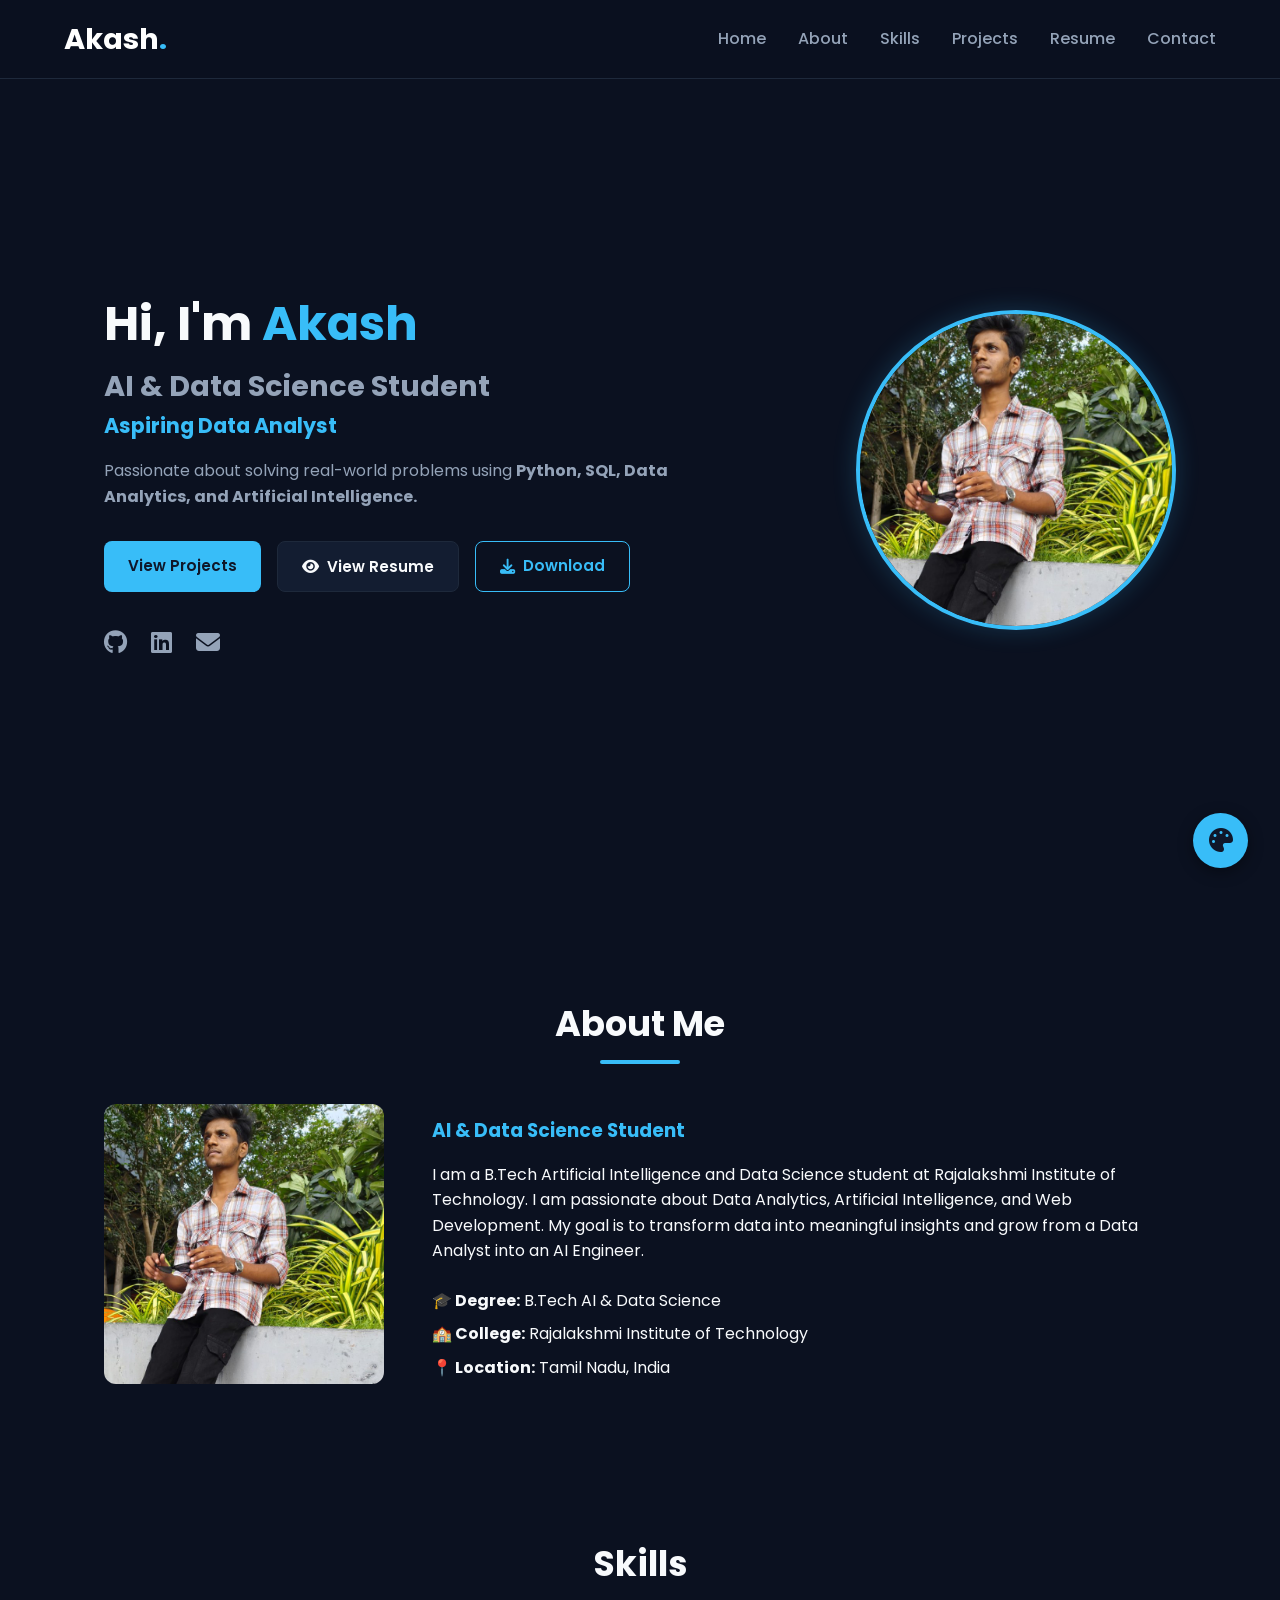
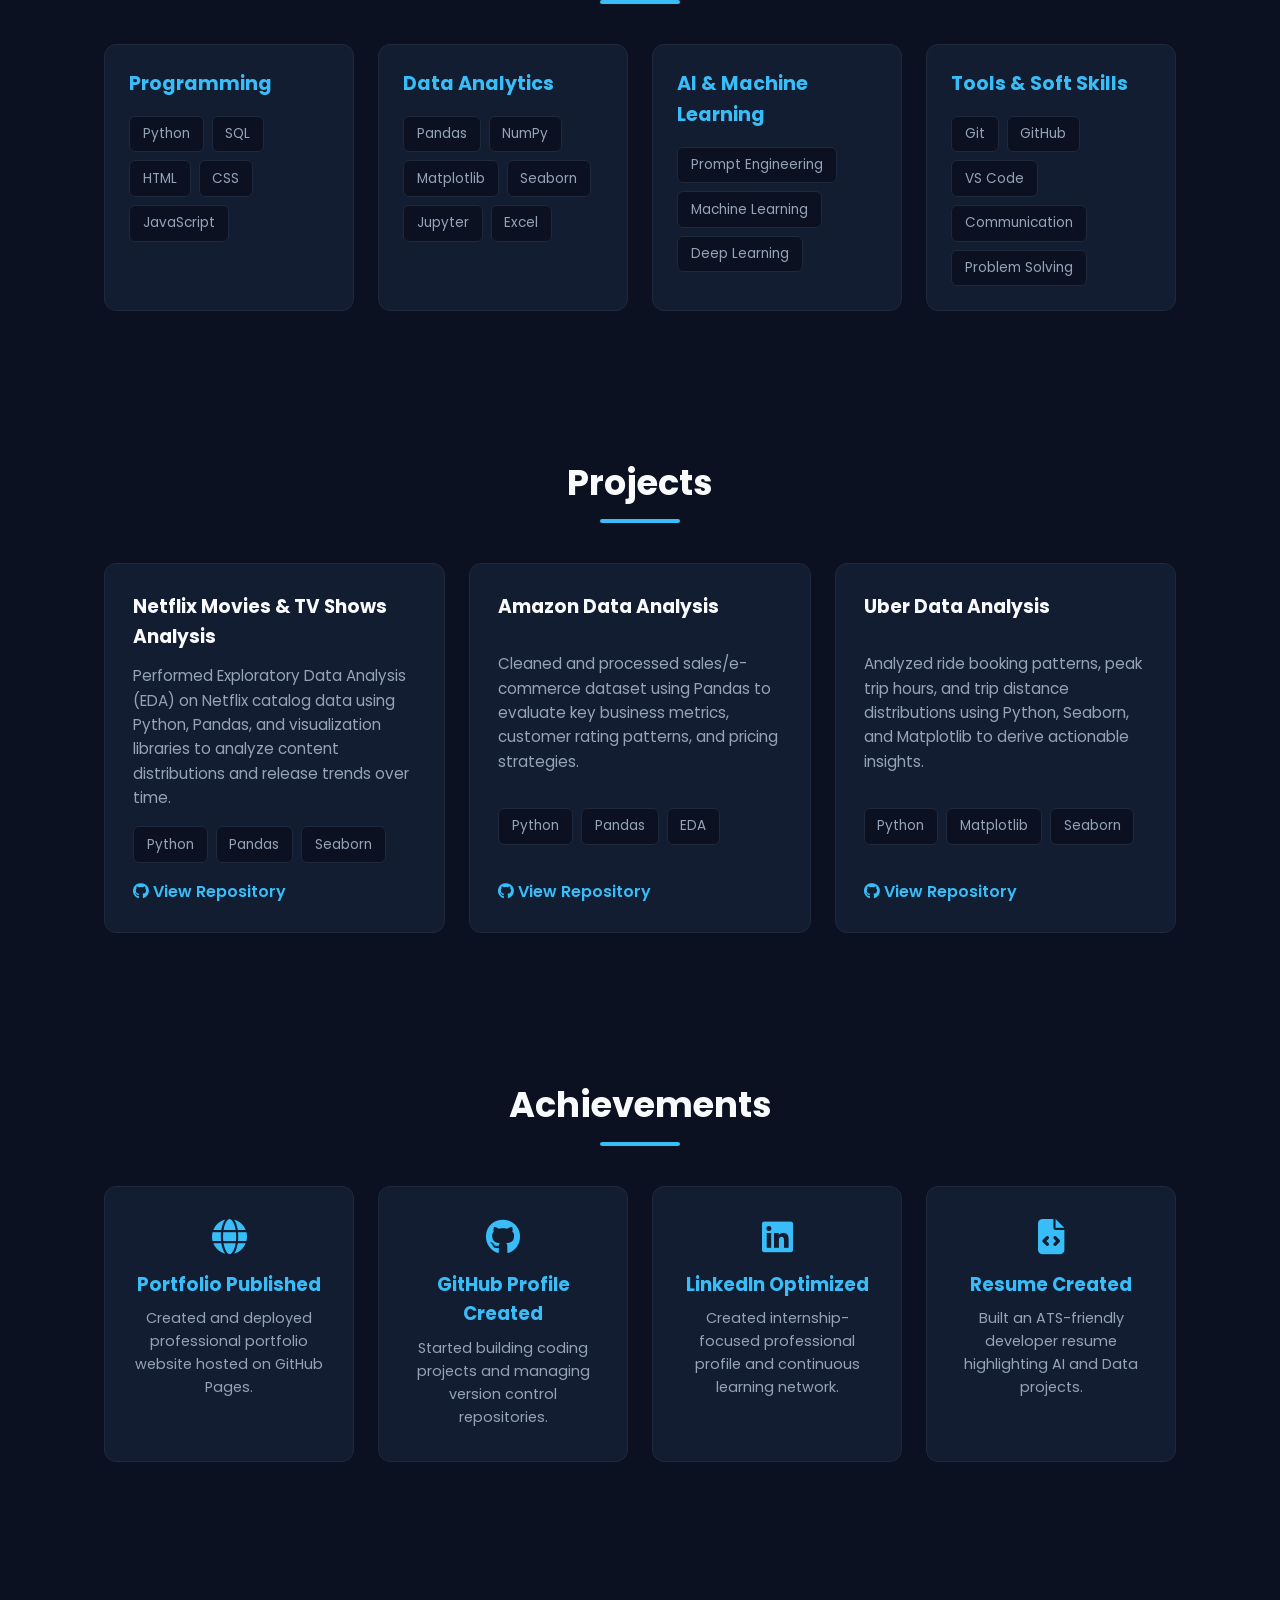
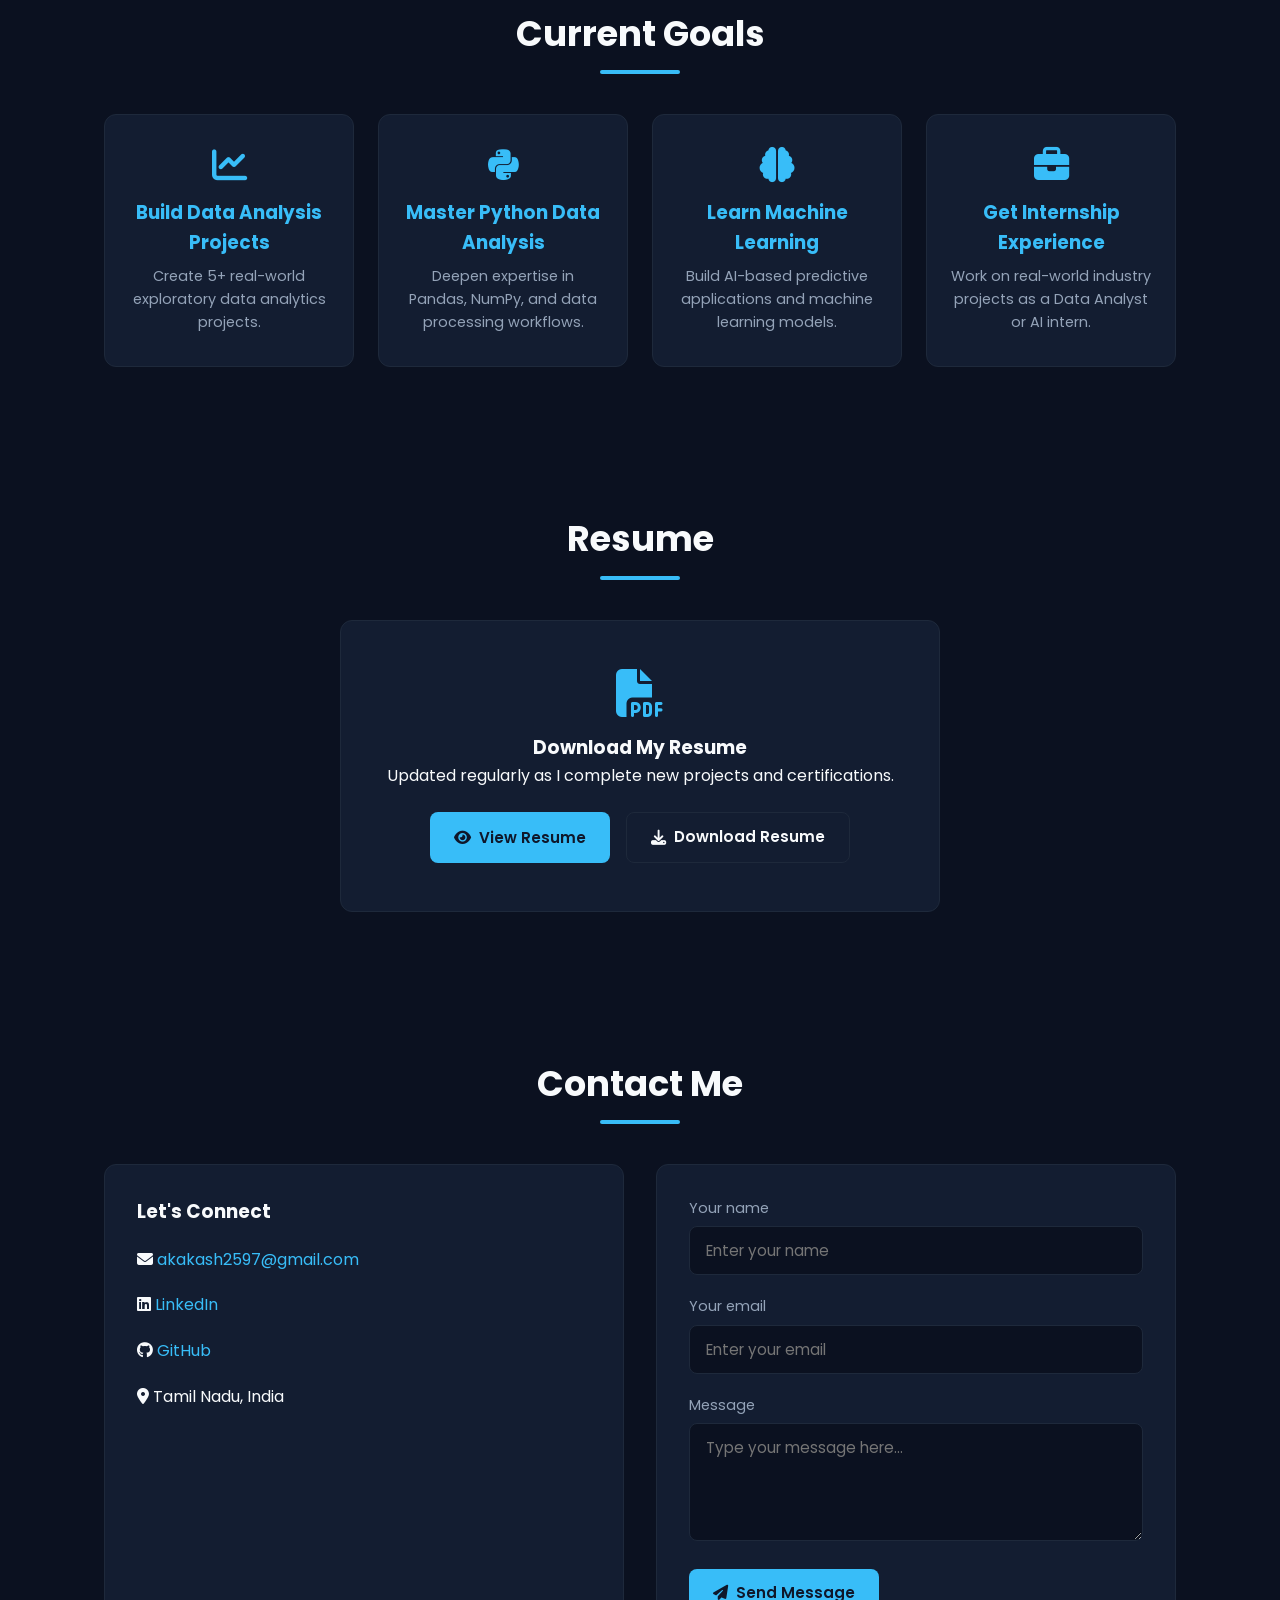
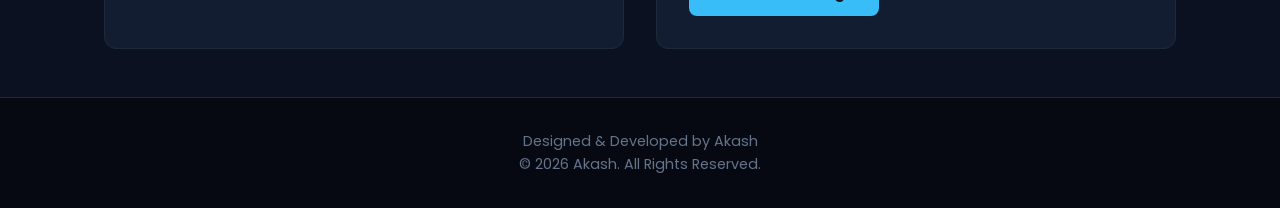
==== commit a552f1af: "Update" ====
--- a/index.html
+++ b/index.html
@@ -3,18 +3,18 @@
 <head>
     <meta charset="UTF-8">
     <meta name="viewport" content="width=device-width, initial-scale=1.0">
-    <title>Akash V | AI & Data Science Student</title>
+    <title>Akash | Portfolio</title>
     <link rel="stylesheet" href="style.css">
-    <!-- Font Awesome -->
+    <!-- Font Awesome for Icons -->
     <link rel="stylesheet" href="https://cdnjs.cloudflare.com/ajax/libs/font-awesome/6.4.0/css/all.min.css">
     <!-- Google Fonts -->
-    <link href="https://fonts.googleapis.com/css2?family=Inter:wght@300;400;500;600;700&display=swap" rel="stylesheet">
+    <link href="https://fonts.googleapis.com/css2?family=Poppins:wght@300;400;500;600;700&display=swap" rel="stylesheet">
 </head>
 <body>
 
     <!-- Navigation Header -->
-    <header class="header">
-        <nav class="nav-container">
+    <header>
+        <nav>
             <a href="#home" class="logo">Akash<span>.</span></a>
             <button class="mobile-toggle" id="mobile-toggle" aria-label="Toggle Navigation">
                 <i class="fa-solid fa-bars"></i>
@@ -33,34 +33,31 @@
     <main>
         <!-- Hero Section -->
         <section id="home" class="hero">
-            <div class="hero-container">
-                <div class="hero-content">
-                    <span class="badge">Welcome to my portfolio</span>
-                    <h1>Hi, I'm <span>Akash V</span></h1>
-                    <h2>AI & Data Science Student</h2>
-                    <p class="hero-description">
-                        Passionate about deriving actionable insights from real-world data and building intelligent solutions using
-                        <strong>Python, SQL, Data Analytics, and AI.</strong>
-                    </p>
-
-                    <div class="hero-buttons">
-                        <a href="#projects" class="btn btn-primary"><i class="fa-solid fa-folder-open"></i> View Projects</a>
-                        <button onclick="openResumeModal()" class="btn btn-secondary"><i class="fa-solid fa-eye"></i> View Resume</button>
-                        <a href="Akash_V_Updated_Resume.pdf" download="Akash_V_Resume.pdf" class="btn btn-outline"><i class="fa-solid fa-download"></i> Download</a>
-                    </div>
-
-                    <div class="social-links">
-                        <a href="https://github.com/akakash2597-bit" target="_blank" aria-label="GitHub"><i class="fa-brands fa-github"></i></a>
-                        <a href="https://www.linkedin.com/in/ak-akash-085b513a1" target="_blank" aria-label="LinkedIn"><i class="fa-brands fa-linkedin"></i></a>
-                        <a href="mailto:akakash2597@gmail.com" aria-label="Email"><i class="fa-solid fa-envelope"></i></a>
-                    </div>
-                </div>
-
-                <div class="hero-image-wrapper">
-                    <div class="hero-image">
-                        <img src="profile.jpeg" alt="Portrait of Akash V">
-                    </div>
-                </div>
+            <div class="hero-content">
+                <h1>Hi, I'm <span>Akash</span></h1>
+                <h2>AI & Data Science Student</h2>
+                <h3>Aspiring Data Analyst</h3>
+
+                <p>
+                    Passionate about solving real-world problems using
+                    <strong>Python, SQL, Data Analytics, and Artificial Intelligence.</strong>
+                </p>
+
+                <div class="hero-buttons">
+                    <a href="#projects" class="btn btn-primary">View Projects</a>
+                    <button onclick="openResumeModal()" class="btn btn-secondary"><i class="fa-solid fa-eye"></i> View Resume</button>
+                    <a href="Akash_V_Updated_Resume.pdf" download="Akash_V_Resume.pdf" class="btn btn-outline"><i class="fa-solid fa-download"></i> Download</a>
+                </div>
+
+                <div class="social-links">
+                    <a href="https://github.com/akakash2597-bit" target="_blank" aria-label="GitHub"><i class="fa-brands fa-github"></i></a>
+                    <a href="https://www.linkedin.com/in/ak-akash-085b513a1" target="_blank" aria-label="LinkedIn"><i class="fa-brands fa-linkedin"></i></a>
+                    <a href="mailto:akakash2597@gmail.com" aria-label="Email"><i class="fa-solid fa-envelope"></i></a>
+                </div>
+            </div>
+
+            <div class="hero-image">
+                <img src="profile.jpeg" alt="Portrait of Akash">
             </div>
         </section>
 
@@ -68,37 +65,20 @@
         <section id="about" class="about">
             <h2 class="section-title">About Me</h2>
             <div class="about-container">
-                <div class="about-img-wrapper">
-                    <img src="profile.jpeg" alt="Akash V Profile" class="about-img">
+                <div class="about-img">
+                    <img src="profile.jpeg" alt="Akash">
                 </div>
                 <div class="about-text">
-                    <h3>Aspiring Data Analyst & AI Engineer</h3>
+                    <h3>AI & Data Science Student</h3>
                     <p>
-                        I am currently pursuing my B.Tech in Artificial Intelligence and Data Science at 
-                        Rajalakshmi Institute of Technology. I specialize in data manipulation, exploratory data analysis, and building structured database solutions.
+                        I am a B.Tech Artificial Intelligence and Data Science student at Rajalakshmi Institute of Technology. 
+                        I am passionate about Data Analytics, Artificial Intelligence, and Web Development. My goal is to transform 
+                        data into meaningful insights and grow from a Data Analyst into an AI Engineer.
                     </p>
                     <div class="about-details">
-                        <div class="detail-item">
-                            <i class="fa-solid fa-graduation-cap"></i>
-                            <div>
-                                <strong>Degree</strong>
-                                <p>B.Tech AI & Data Science (2nd Year)</p>
-                            </div>
-                        </div>
-                        <div class="detail-item">
-                            <i class="fa-solid fa-building-columns"></i>
-                            <div>
-                                <strong>Institution</strong>
-                                <p>Rajalakshmi Institute of Technology, Chennai</p>
-                            </div>
-                        </div>
-                        <div class="detail-item">
-                            <i class="fa-solid fa-location-dot"></i>
-                            <div>
-                                <strong>Location</strong>
-                                <p>Tamil Nadu, India</p>
-                            </div>
-                        </div>
+                        <p><strong>🎓 Degree:</strong> B.Tech AI & Data Science</p>
+                        <p><strong>🏫 College:</strong> Rajalakshmi Institute of Technology</p>
+                        <p><strong>📍 Location:</strong> Tamil Nadu, India</p>
                     </div>
                 </div>
             </div>
@@ -106,34 +86,30 @@
 
         <!-- Skills Section -->
         <section id="skills" class="skills">
-            <h2 class="section-title">Technical Expertise</h2>
+            <h2 class="section-title">Skills</h2>
             <div class="skills-grid">
                 <div class="skill-card">
-                    <div class="card-icon"><i class="fa-solid fa-code"></i></div>
-                    <h3>Programming Languages</h3>
-                    <div class="tags">
-                        <span>Python</span><span>SQL</span><span>HTML5</span><span>CSS3</span><span>JavaScript</span>
-                    </div>
-                </div>
-                <div class="skill-card">
-                    <div class="card-icon"><i class="fa-solid fa-chart-line"></i></div>
-                    <h3>Data Analytics & Viz</h3>
-                    <div class="tags">
-                        <span>Pandas</span><span>NumPy</span><span>Matplotlib</span><span>Seaborn</span><span>EDA</span><span>MS Excel</span>
-                    </div>
-                </div>
-                <div class="skill-card">
-                    <div class="card-icon"><i class="fa-solid fa-brain"></i></div>
+                    <h3>Programming</h3>
+                    <div class="tags">
+                        <span>Python</span><span>SQL</span><span>HTML</span><span>CSS</span><span>JavaScript</span>
+                    </div>
+                </div>
+                <div class="skill-card">
+                    <h3>Data Analytics</h3>
+                    <div class="tags">
+                        <span>Pandas</span><span>NumPy</span><span>Matplotlib</span><span>Seaborn</span><span>Jupyter</span><span>Excel</span>
+                    </div>
+                </div>
+                <div class="skill-card">
                     <h3>AI & Machine Learning</h3>
                     <div class="tags">
-                        <span>Machine Learning</span><span>Prompt Engineering</span><span>Data Structures</span><span>DBMS</span>
-                    </div>
-                </div>
-                <div class="skill-card">
-                    <div class="card-icon"><i class="fa-solid fa-wrench"></i></div>
-                    <h3>Tools & Workflow</h3>
-                    <div class="tags">
-                        <span>Git</span><span>GitHub</span><span>VS Code</span><span>Jupyter</span><span>Google AI Studio</span>
+                        <span>Prompt Engineering</span><span>Machine Learning</span><span>Deep Learning</span>
+                    </div>
+                </div>
+                <div class="skill-card">
+                    <h3>Tools & Soft Skills</h3>
+                    <div class="tags">
+                        <span>Git</span><span>GitHub</span><span>VS Code</span><span>Communication</span><span>Problem Solving</span>
                     </div>
                 </div>
             </div>
@@ -141,37 +117,85 @@
 
         <!-- Projects Section -->
         <section id="projects" class="projects">
-            <h2 class="section-title">Featured Projects</h2>
+            <h2 class="section-title">Projects</h2>
             <div class="projects-grid">
                 <div class="project-card">
-                    <div class="project-content">
-                        <h3>Netflix Content Analysis</h3>
-                        <p>Performed Exploratory Data Analysis (EDA) on Netflix catalog dataset to identify content distribution, genres, and release trends.</p>
-                        <div class="project-tags">
-                            <span>Python</span><span>Pandas</span><span>Seaborn</span>
-                        </div>
-                        <a href="https://github.com/akakash2597-bit/Netflix-Movies-Analysis" target="_blank" class="project-link">View Repository <i class="fa-solid fa-arrow-up-right-from-square"></i></a>
-                    </div>
+                    <h3>Netflix Movies & TV Shows Analysis</h3>
+                    <p>Performed Exploratory Data Analysis (EDA) on Netflix catalog data using Python, Pandas, and visualization libraries to analyze content distributions and release trends over time.</p>
+                    <div class="tags">
+                        <span>Python</span><span>Pandas</span><span>Seaborn</span>
+                    </div>
+                    <a href="https://github.com/akakash2597-bit/Netflix-Movies-Analysis" target="_blank" class="project-btn"><i class="fa-brands fa-github"></i> View Repository</a>
                 </div>
                 <div class="project-card">
-                    <div class="project-content">
-                        <h3>Amazon Sales Data Analysis</h3>
-                        <p>Processed and cleaned e-commerce sales datasets to evaluate core performance metrics, pricing strategies, and customer ratings.</p>
-                        <div class="project-tags">
-                            <span>Python</span><span>Pandas</span><span>EDA</span>
-                        </div>
-                        <a href="https://github.com/akakash2597-bit/Amazon-Data-Analysis" target="_blank" class="project-link">View Repository <i class="fa-solid fa-arrow-up-right-from-square"></i></a>
-                    </div>
+                    <h3>Amazon Data Analysis</h3>
+                    <p>Cleaned and processed sales/e-commerce dataset using Pandas to evaluate key business metrics, customer rating patterns, and pricing strategies.</p>
+                    <div class="tags">
+                        <span>Python</span><span>Pandas</span><span>EDA</span>
+                    </div>
+                    <a href="https://github.com/akakash2597-bit/Amazon-Data-Analysis" target="_blank" class="project-btn"><i class="fa-brands fa-github"></i> View Repository</a>
                 </div>
                 <div class="project-card">
-                    <div class="project-content">
-                        <h3>Uber Ride Patterns Analysis</h3>
-                        <p>Analyzed ride booking behavior, peak trip hours, and trip distance distributions using custom Python visualizations.</p>
-                        <div class="project-tags">
-                            <span>Python</span><span>Matplotlib</span><span>Seaborn</span>
-                        </div>
-                        <a href="https://github.com/akakash2597-bit/Uber-Data-Analysis" target="_blank" class="project-link">View Repository <i class="fa-solid fa-arrow-up-right-from-square"></i></a>
-                    </div>
+                    <h3>Uber Data Analysis</h3>
+                    <p>Analyzed ride booking patterns, peak trip hours, and trip distance distributions using Python, Seaborn, and Matplotlib to derive actionable insights.</p>
+                    <div class="tags">
+                        <span>Python</span><span>Matplotlib</span><span>Seaborn</span>
+                    </div>
+                    <a href="https://github.com/akakash2597-bit/Uber-Data-Analysis" target="_blank" class="project-btn"><i class="fa-brands fa-github"></i> View Repository</a>
+                </div>
+            </div>
+        </section>
+
+        <!-- Achievements Section -->
+        <section id="achievements" class="achievements">
+            <h2 class="section-title">Achievements</h2>
+            <div class="cards-grid">
+                <div class="grid-card">
+                    <i class="fa-solid fa-globe card-icon"></i>
+                    <h3>Portfolio Published</h3>
+                    <p>Created and deployed professional portfolio website hosted on GitHub Pages.</p>
+                </div>
+                <div class="grid-card">
+                    <i class="fa-brands fa-github card-icon"></i>
+                    <h3>GitHub Profile Created</h3>
+                    <p>Started building coding projects and managing version control repositories.</p>
+                </div>
+                <div class="grid-card">
+                    <i class="fa-brands fa-linkedin card-icon"></i>
+                    <h3>LinkedIn Optimized</h3>
+                    <p>Created internship-focused professional profile and continuous learning network.</p>
+                </div>
+                <div class="grid-card">
+                    <i class="fa-solid fa-file-code card-icon"></i>
+                    <h3>Resume Created</h3>
+                    <p>Built an ATS-friendly developer resume highlighting AI and Data projects.</p>
+                </div>
+            </div>
+        </section>
+
+        <!-- Current Goals Section -->
+        <section id="goals" class="goals">
+            <h2 class="section-title">Current Goals</h2>
+            <div class="cards-grid">
+                <div class="grid-card">
+                    <i class="fa-solid fa-chart-line card-icon"></i>
+                    <h3>Build Data Analysis Projects</h3>
+                    <p>Create 5+ real-world exploratory data analytics projects.</p>
+                </div>
+                <div class="grid-card">
+                    <i class="fa-brands fa-python card-icon"></i>
+                    <h3>Master Python Data Analysis</h3>
+                    <p>Deepen expertise in Pandas, NumPy, and data processing workflows.</p>
+                </div>
+                <div class="grid-card">
+                    <i class="fa-solid fa-brain card-icon"></i>
+                    <h3>Learn Machine Learning</h3>
+                    <p>Build AI-based predictive applications and machine learning models.</p>
+                </div>
+                <div class="grid-card">
+                    <i class="fa-solid fa-briefcase card-icon"></i>
+                    <h3>Get Internship Experience</h3>
+                    <p>Work on real-world industry projects as a Data Analyst or AI intern.</p>
                 </div>
             </div>
         </section>
@@ -181,14 +205,15 @@
             <h2 class="section-title">Resume</h2>
             <div class="resume-card">
                 <i class="fa-solid fa-file-pdf resume-icon"></i>
-                <h3>View or Download Resume</h3>
-                <p>Updated regularly with my academic progress, projects, and certifications.</p>
+                <h3>Download My Resume</h3>
+                <p>Updated regularly as I complete new projects and certifications.</p>
+                
                 <div class="resume-actions">
                     <button onclick="openResumeModal()" class="btn btn-primary">
                         <i class="fa-solid fa-eye"></i> View Resume
                     </button>
                     <a href="Akash_V_Updated_Resume.pdf" download="Akash_V_Resume.pdf" class="btn btn-secondary">
-                        <i class="fa-solid fa-download"></i> Download PDF
+                        <i class="fa-solid fa-download"></i> Download Resume
                     </a>
                 </div>
             </div>
@@ -196,30 +221,48 @@
 
         <!-- Contact Section -->
         <section id="contact" class="contact">
-            <h2 class="section-title">Get In Touch</h2>
-            <div class="contact-card">
-                <h3>Let's Connect</h3>
-                <div class="contact-list">
-                    <div class="contact-item">
-                        <i class="fa-solid fa-envelope"></i>
-                        <a href="mailto:akakash2597@gmail.com">akakash2597@gmail.com</a>
-                    </div>
-                    <div class="contact-item">
-                        <i class="fa-brands fa-linkedin"></i>
-                        <a href="https://www.linkedin.com/in/ak-akash-085b513a1" target="_blank">LinkedIn Profile</a>
-                    </div>
-                    <div class="contact-item">
-                        <i class="fa-brands fa-github"></i>
-                        <a href="https://github.com/akakash2597-bit" target="_blank">GitHub Profile</a>
-                    </div>
-                    <div class="contact-item">
-                        <i class="fa-solid fa-location-dot"></i>
-                        <span>Tamil Nadu, India</span>
-                    </div>
+            <h2 class="section-title">Contact Me</h2>
+            <div class="contact-container">
+                <div class="contact-card">
+                    <h3>Let's Connect</h3>
+                    <p><i class="fa-solid fa-envelope"></i> <a href="mailto:akakash2597@gmail.com">akakash2597@gmail.com</a></p>
+                    <p><i class="fa-brands fa-linkedin"></i> <a href="https://www.linkedin.com/in/ak-akash-085b513a1" target="_blank">LinkedIn</a></p>
+                    <p><i class="fa-brands fa-github"></i> <a href="https://github.com/akakash2597-bit" target="_blank">GitHub</a></p>
+                    <p><i class="fa-solid fa-location-dot"></i> Tamil Nadu, India</p>
+                </div>
+
+                <div class="contact-form-card">
+                    <form id="contactForm" onsubmit="handleFormSubmit(event)">
+                        <div class="form-group">
+                            <label for="name">Your name</label>
+                            <input type="text" id="name" placeholder="Enter your name" required>
+                        </div>
+                        <div class="form-group">
+                            <label for="email">Your email</label>
+                            <input type="email" id="email" placeholder="Enter your email" required>
+                        </div>
+                        <div class="form-group">
+                            <label for="message">Message</label>
+                            <textarea id="message" rows="4" placeholder="Type your message here..." required></textarea>
+                        </div>
+                        <button type="submit" class="btn btn-primary"><i class="fa-solid fa-paper-plane"></i> Send Message</button>
+                    </form>
                 </div>
             </div>
         </section>
     </main>
+
+    <!-- Floating Theme Switcher Button -->
+    <div class="theme-switcher">
+        <button id="themeToggleBtn" aria-label="Select Theme" onclick="toggleThemeMenu()">
+            <i class="fa-solid fa-palette"></i>
+        </button>
+        <div id="themeMenu" class="theme-menu">
+            <button onclick="setTheme('default')"><span class="color-dot default"></span> Cyan Dark</button>
+            <button onclick="setTheme('purple')"><span class="color-dot purple"></span> Purple Glow</button>
+            <button onclick="setTheme('emerald')"><span class="color-dot emerald"></span> Emerald AI</button>
+        </div>
+    </div>
 
     <!-- Resume Viewer Modal -->
     <div id="resumeModal" class="modal">
@@ -239,7 +282,7 @@
     </div>
 
     <footer>
-        <p>Designed & Developed by Akash V</p>
+        <p>Designed & Developed by Akash</p>
         <p>© 2026 Akash. All Rights Reserved.</p>
     </footer>
 
--- a/style.css
+++ b/style.css
@@ -1,20 +1,39 @@
 :root {
-    --bg-main: #0b0f19;
-    --bg-card: #151c2c;
-    --bg-card-hover: #1e293b;
+    --bg-main: #0b1120;
+    --bg-card: #131d31;
+    --bg-card-hover: #1c2a45;
     --primary: #38bdf8;
     --primary-hover: #0284c7;
     --text-main: #f8fafc;
     --text-muted: #94a3b8;
-    --border-color: #334155;
-    --font: 'Inter', sans-serif;
+    --border-color: #1e293b;
+    --border-highlight: #38bdf8;
+}
+
+/* Theme Variations */
+body.theme-purple {
+    --bg-main: #0f0b1e;
+    --bg-card: #1a1233;
+    --bg-card-hover: #261b47;
+    --primary: #a855f7;
+    --primary-hover: #9333ea;
+    --border-highlight: #a855f7;
+}
+
+body.theme-emerald {
+    --bg-main: #061712;
+    --bg-card: #0d2820;
+    --bg-card-hover: #143d31;
+    --primary: #10b981;
+    --primary-hover: #059669;
+    --border-highlight: #10b981;
 }
 
 * {
     margin: 0;
     padding: 0;
     box-sizing: border-box;
-    font-family: var(--font);
+    font-family: 'Poppins', sans-serif;
     scroll-behavior: smooth;
 }
 
@@ -22,26 +41,26 @@
     background-color: var(--bg-main);
     color: var(--text-main);
     line-height: 1.6;
-    overflow-x: hidden;
+    transition: background-color 0.3s ease, color 0.3s ease;
 }
 
 span {
     color: var(--primary);
 }
 
-/* Header & Nav */
-.header {
+/* Header Navigation */
+header {
     position: fixed;
     top: 0;
     width: 100%;
-    background: rgba(11, 15, 25, 0.85);
-    backdrop-filter: blur(12px);
+    background: rgba(11, 17, 32, 0.9);
+    backdrop-filter: blur(10px);
     z-index: 1000;
-    border-bottom: 1px solid rgba(255, 255, 255, 0.05);
     padding: 1rem 5%;
-}
-
-.nav-container {
+    border-bottom: 1px solid var(--border-color);
+}
+
+nav {
     display: flex;
     justify-content: space-between;
     align-items: center;
@@ -50,7 +69,7 @@
 }
 
 .logo {
-    font-size: 1.75rem;
+    font-size: 1.8rem;
     font-weight: 700;
     text-decoration: none;
     color: #fff;
@@ -66,7 +85,7 @@
     color: var(--text-muted);
     text-decoration: none;
     font-weight: 500;
-    transition: color 0.3s ease;
+    transition: 0.3s;
 }
 
 .nav-links a:hover {
@@ -82,78 +101,61 @@
     cursor: pointer;
 }
 
-/* Section Common */
+/* Sections */
 section {
-    padding: 7rem 5% 4rem;
+    padding: 6rem 5% 3rem;
     max-width: 1200px;
     margin: 0 auto;
 }
 
 .section-title {
-    font-size: 2.25rem;
+    font-size: 2.2rem;
     text-align: center;
-    margin-bottom: 3rem;
+    margin-bottom: 2.5rem;
     position: relative;
 }
 
 .section-title::after {
     content: '';
     display: block;
-    width: 50px;
+    width: 80px;
     height: 4px;
     background: var(--primary);
-    margin: 0.6rem auto 0;
+    margin: 0.5rem auto 0;
     border-radius: 2px;
 }
 
 /* Hero Section */
 .hero {
-    min-height: 100vh;
-    display: flex;
-    align-items: center;
-}
-
-.hero-container {
     display: flex;
     align-items: center;
     justify-content: space-between;
-    gap: 3rem;
-    width: 100%;
+    min-height: 100vh;
+    gap: 2rem;
 }
 
 .hero-content {
     max-width: 600px;
 }
 
-.badge {
-    background: rgba(56, 189, 248, 0.1);
-    color: var(--primary);
-    padding: 0.4rem 1rem;
-    border-radius: 50px;
-    font-size: 0.85rem;
-    font-weight: 600;
-    display: inline-block;
+.hero-content h1 {
+    font-size: 3rem;
+}
+
+.hero-content h2 {
+    font-size: 1.8rem;
+    color: var(--text-muted);
+}
+
+.hero-content h3 {
+    font-size: 1.3rem;
+    color: var(--primary);
     margin-bottom: 1rem;
-    border: 1px solid rgba(56, 189, 248, 0.2);
-}
-
-.hero-content h1 {
-    font-size: 3.25rem;
-    font-weight: 700;
-    line-height: 1.2;
-}
-
-.hero-content h2 {
-    font-size: 1.75rem;
-    color: var(--text-muted);
-    margin-top: 0.5rem;
-    font-weight: 500;
-}
-
-.hero-description {
-    margin: 1.5rem 0 2rem;
-    color: var(--text-muted);
-    font-size: 1.05rem;
+}
+
+.hero-content p {
+    margin-bottom: 2rem;
+    color: var(--text-muted);
 }
 
 .hero-buttons {
@@ -168,18 +170,18 @@
     border-radius: 8px;
     text-decoration: none;
     font-weight: 600;
-    font-size: 0.95rem;
     display: inline-flex;
     align-items: center;
     gap: 0.5rem;
+    transition: 0.3s;
     cursor: pointer;
     border: none;
-    transition: all 0.3s ease;
+    font-size: 0.95rem;
 }
 
 .btn-primary {
     background: var(--primary);
-    color: #0b0f19;
+    color: #0f172a;
 }
 
 .btn-primary:hover {
@@ -198,9 +200,9 @@
 }
 
 .btn-outline {
+    border: 1px solid var(--primary);
+    color: var(--primary);
     background: transparent;
-    border: 1px solid var(--primary);
-    color: var(--primary);
 }
 
 .btn-outline:hover {
@@ -209,37 +211,26 @@
 
 .social-links {
     display: flex;
-    gap: 1.25rem;
+    gap: 1.5rem;
 }
 
 .social-links a {
     font-size: 1.5rem;
     color: var(--text-muted);
-    transition: color 0.3s ease;
+    transition: 0.3s;
 }
 
 .social-links a:hover {
     color: var(--primary);
 }
 
-.hero-image-wrapper {
-    flex-shrink: 0;
-}
-
-.hero-image {
+.hero-image img {
     width: 320px;
     height: 320px;
     border-radius: 50%;
-    padding: 6px;
-    background: linear-gradient(135deg, var(--primary), transparent);
-}
-
-.hero-image img {
-    width: 100%;
-    height: 100%;
-    border-radius: 50%;
     object-fit: cover;
-    display: block;
+    border: 4px solid var(--primary);
+    box-shadow: 0 0 25px rgba(56, 189, 248, 0.2);
 }
 
 /* About Section */
@@ -249,55 +240,24 @@
     align-items: center;
 }
 
-.about-img-wrapper {
-    flex-shrink: 0;
-}
-
-.about-img {
-    width: 300px;
+.about-img img {
+    width: 280px;
     border-radius: 12px;
-    border: 1px solid var(--border-color);
 }
 
 .about-text h3 {
-    color: var(--primary);
-    font-size: 1.5rem;
     margin-bottom: 1rem;
-}
-
-.about-text p {
-    color: var(--text-muted);
-    margin-bottom: 1.5rem;
+    color: var(--primary);
 }
 
 .about-details {
+    margin-top: 1.5rem;
     display: flex;
     flex-direction: column;
-    gap: 1rem;
-}
-
-.detail-item {
-    display: flex;
-    align-items: center;
-    gap: 1rem;
-}
-
-.detail-item i {
-    font-size: 1.25rem;
-    color: var(--primary);
-}
-
-.detail-item strong {
-    font-size: 0.9rem;
-    color: var(--text-muted);
-}
-
-.detail-item p {
-    margin: 0;
-    color: var(--text-main);
-}
-
-/* Skills Section */
+    gap: 0.5rem;
+}
+
+/* Skills Grid */
 .skills-grid {
     display: grid;
     grid-template-columns: repeat(auto-fit, minmax(250px, 1fr));
@@ -306,25 +266,15 @@
 
 .skill-card {
     background: var(--bg-card);
-    padding: 2rem;
+    padding: 1.5rem;
     border-radius: 12px;
     border: 1px solid var(--border-color);
-    transition: transform 0.3s ease;
-}
-
-.skill-card:hover {
-    transform: translateY(-5px);
-}
-
-.card-icon {
-    font-size: 2rem;
-    color: var(--primary);
-    margin-bottom: 1rem;
 }
 
 .skill-card h3 {
     margin-bottom: 1rem;
     font-size: 1.2rem;
+    color: var(--primary);
 }
 
 .tags {
@@ -339,10 +289,10 @@
     padding: 0.4rem 0.8rem;
     border-radius: 6px;
     font-size: 0.85rem;
-    border: 1px solid rgba(255, 255, 255, 0.05);
-}
-
-/* Projects Section */
+    border: 1px solid var(--border-color);
+}
+
+/* Projects Grid */
 .projects-grid {
     display: grid;
     grid-template-columns: repeat(auto-fit, minmax(300px, 1fr));
@@ -351,51 +301,69 @@
 
 .project-card {
     background: var(--bg-card);
+    padding: 1.75rem;
     border-radius: 12px;
     border: 1px solid var(--border-color);
-    padding: 2rem;
     display: flex;
     flex-direction: column;
     justify-content: space-between;
-    transition: transform 0.3s ease;
-}
-
-.project-card:hover {
-    transform: translateY(-5px);
-}
-
-.project-content h3 {
+}
+
+.project-card h3 {
+    color: var(--text-main);
     margin-bottom: 0.75rem;
 }
 
-.project-content p {
+.project-card p {
     color: var(--text-muted);
     font-size: 0.95rem;
-    margin-bottom: 1.25rem;
-}
-
-.project-tags {
-    display: flex;
-    gap: 0.5rem;
-    margin-bottom: 1.5rem;
-}
-
-.project-tags span {
-    font-size: 0.8rem;
-    background: rgba(56, 189, 248, 0.1);
-    color: var(--primary);
-    padding: 0.2rem 0.6rem;
-    border-radius: 4px;
-}
-
-.project-link {
+    margin-bottom: 1rem;
+}
+
+.project-btn {
     color: var(--primary);
     text-decoration: none;
     font-weight: 600;
+    margin-top: 1rem;
+    display: inline-block;
+}
+
+/* Grid Cards for Achievements and Goals */
+.cards-grid {
+    display: grid;
+    grid-template-columns: repeat(auto-fit, minmax(240px, 1fr));
+    gap: 1.5rem;
+}
+
+.grid-card {
+    background: var(--bg-card);
+    border: 1px solid var(--border-color);
+    padding: 2rem 1.5rem;
+    border-radius: 12px;
+    text-align: center;
+    transition: transform 0.3s ease, border-color 0.3s ease;
+}
+
+.grid-card:hover {
+    transform: translateY(-5px);
+    border-color: var(--border-highlight);
+}
+
+.card-icon {
+    font-size: 2.2rem;
+    color: var(--primary);
+    margin-bottom: 1rem;
+}
+
+.grid-card h3 {
+    color: var(--primary);
+    font-size: 1.15rem;
+    margin-bottom: 0.5rem;
+}
+
+.grid-card p {
+    color: var(--text-muted);
     font-size: 0.9rem;
-    display: inline-flex;
-    align-items: center;
-    gap: 0.4rem;
 }
 
 /* Resume Section */
@@ -405,18 +373,14 @@
     border-radius: 12px;
     text-align: center;
     border: 1px solid var(--border-color);
-    max-width: 650px;
+    max-width: 600px;
     margin: 0 auto;
 }
 
 .resume-icon {
-    font-size: 3.5rem;
+    font-size: 3rem;
     color: var(--primary);
     margin-bottom: 1rem;
-}
-
-.resume-card p {
-    color: var(--text-muted);
 }
 
 .resume-actions {
@@ -428,46 +392,126 @@
 }
 
 /* Contact Section */
-.contact-card {
-    background: var(--bg-card);
-    padding: 2.5rem;
+.contact-container {
+    display: grid;
+    grid-template-columns: 1fr 1fr;
+    gap: 2rem;
+}
+
+.contact-card, .contact-form-card {
+    background: var(--bg-card);
+    padding: 2rem;
     border-radius: 12px;
-    max-width: 550px;
-    margin: 0 auto;
-    border: 1px solid var(--border-color);
-}
-
-.contact-card h3 {
-    margin-bottom: 1.5rem;
-    text-align: center;
-}
-
-.contact-list {
-    display: flex;
+    border: 1px solid var(--border-color);
+}
+
+.contact-card p {
+    margin-top: 1.25rem;
+}
+
+.contact-card a {
+    color: var(--primary);
+    text-decoration: none;
+}
+
+.form-group {
+    margin-bottom: 1.25rem;
+}
+
+.form-group label {
+    display: block;
+    margin-bottom: 0.4rem;
+    color: var(--text-muted);
+    font-size: 0.9rem;
+}
+
+.form-group input, .form-group textarea {
+    width: 100%;
+    padding: 0.75rem 1rem;
+    background: var(--bg-main);
+    border: 1px solid var(--border-color);
+    border-radius: 8px;
+    color: var(--text-main);
+    font-size: 0.95rem;
+}
+
+.form-group input:focus, .form-group textarea:focus {
+    outline: none;
+    border-color: var(--primary);
+}
+
+/* Floating Palette Theme Switcher */
+.theme-switcher {
+    position: fixed;
+    bottom: 2rem;
+    right: 2rem;
+    z-index: 1000;
+}
+
+#themeToggleBtn {
+    width: 55px;
+    height: 55px;
+    border-radius: 50%;
+    background: var(--primary);
+    color: #0f172a;
+    border: none;
+    font-size: 1.5rem;
+    cursor: pointer;
+    box-shadow: 0 4px 15px rgba(0, 0, 0, 0.4);
+    transition: transform 0.3s ease;
+}
+
+#themeToggleBtn:hover {
+    transform: scale(1.1);
+}
+
+.theme-menu {
+    display: none;
+    position: absolute;
+    bottom: 70px;
+    right: 0;
+    background: var(--bg-card);
+    border: 1px solid var(--border-color);
+    border-radius: 10px;
+    padding: 0.5rem;
     flex-direction: column;
-    gap: 1.25rem;
-}
-
-.contact-item {
+    gap: 0.5rem;
+    box-shadow: 0 4px 20px rgba(0,0,0,0.5);
+    min-width: 160px;
+}
+
+.theme-menu.active {
+    display: flex;
+}
+
+.theme-menu button {
+    background: none;
+    border: none;
+    color: var(--text-main);
+    padding: 0.5rem 1rem;
+    text-align: left;
+    cursor: pointer;
+    border-radius: 6px;
     display: flex;
     align-items: center;
-    gap: 1rem;
-}
-
-.contact-item i {
-    font-size: 1.25rem;
-    color: var(--primary);
-}
-
-.contact-item a {
-    color: var(--text-main);
-    text-decoration: none;
-    transition: color 0.3s ease;
-}
-
-.contact-item a:hover {
-    color: var(--primary);
-}
+    gap: 0.5rem;
+    font-size: 0.9rem;
+}
+
+.theme-menu button:hover {
+    background: var(--bg-main);
+}
+
+.color-dot {
+    width: 12px;
+    height: 12px;
+    border-radius: 50%;
+    display: inline-block;
+}
+
+.color-dot.default { background: #38bdf8; }
+.color-dot.purple { background: #a855f7; }
+.color-dot.emerald { background: #10b981; }
 
 /* Modal */
 .modal {
@@ -477,11 +521,11 @@
     left: 0;
     width: 100%;
     height: 100%;
-    background: rgba(0, 0, 0, 0.8);
+    background: rgba(0, 0, 0, 0.85);
     z-index: 2000;
     justify-content: center;
     align-items: center;
-    padding: 2rem;
+    padding: 1.5rem;
 }
 
 .modal-content {
@@ -505,7 +549,7 @@
 }
 
 .close-btn {
-    font-size: 1.75rem;
+    font-size: 1.8rem;
     cursor: pointer;
     color: var(--text-muted);
 }
@@ -532,22 +576,22 @@
 footer {
     text-align: center;
     padding: 2rem;
-    background: #070a10;
-    color: var(--text-muted);
+    background: #060911;
+    color: #64748b;
     font-size: 0.9rem;
-    border-top: 1px solid rgba(255, 255, 255, 0.05);
-}
-
-/* Responsive Styles */
-@media (max-width: 868px) {
-    .hero-container, .about-container {
+    border-top: 1px solid var(--border-color);
+}
+
+/* Mobile Responsiveness */
+@media (max-width: 768px) {
+    .hero, .about-container, .contact-container {
+        grid-template-columns: 1fr;
         flex-direction: column;
         text-align: center;
     }
-
-    .hero-buttons, .social-links, .about-details {
+    
+    .hero-buttons, .social-links, .resume-actions {
         justify-content: center;
-        align-items: center;
     }
 
     .mobile-toggle {
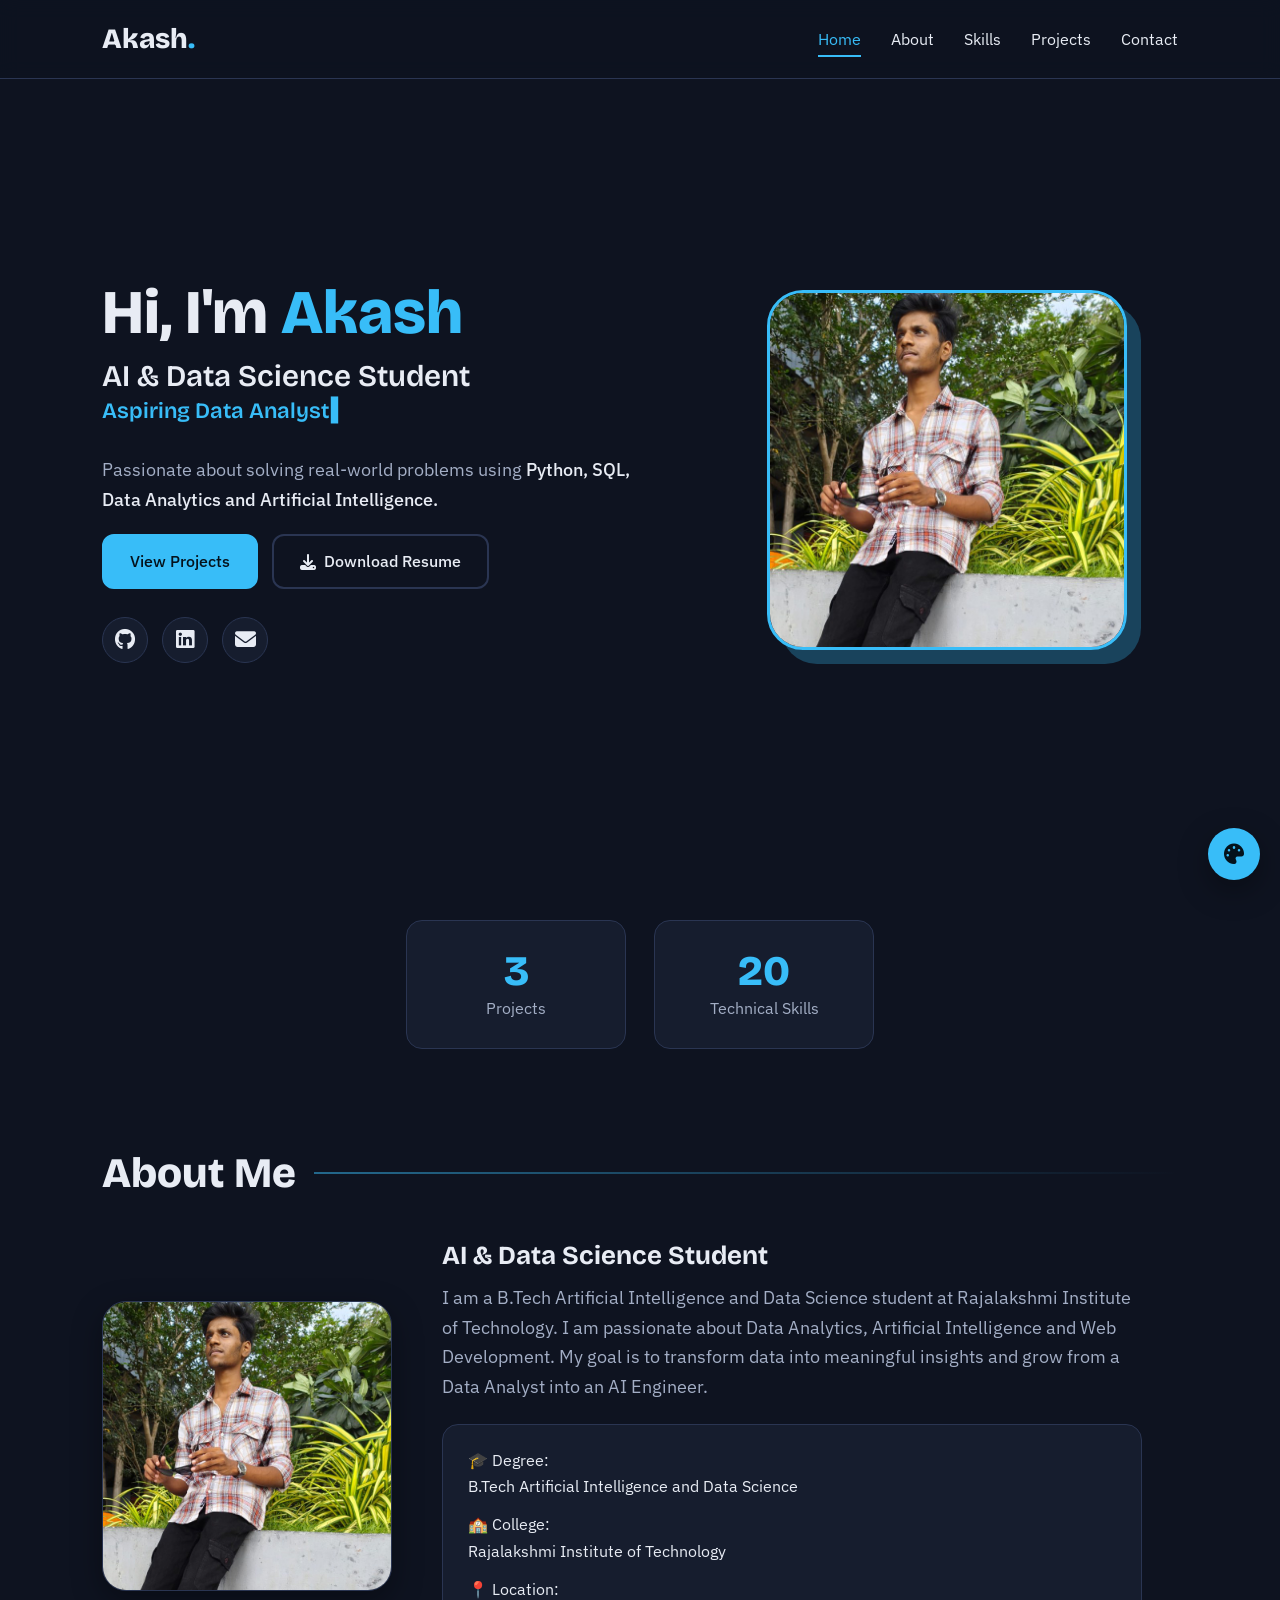
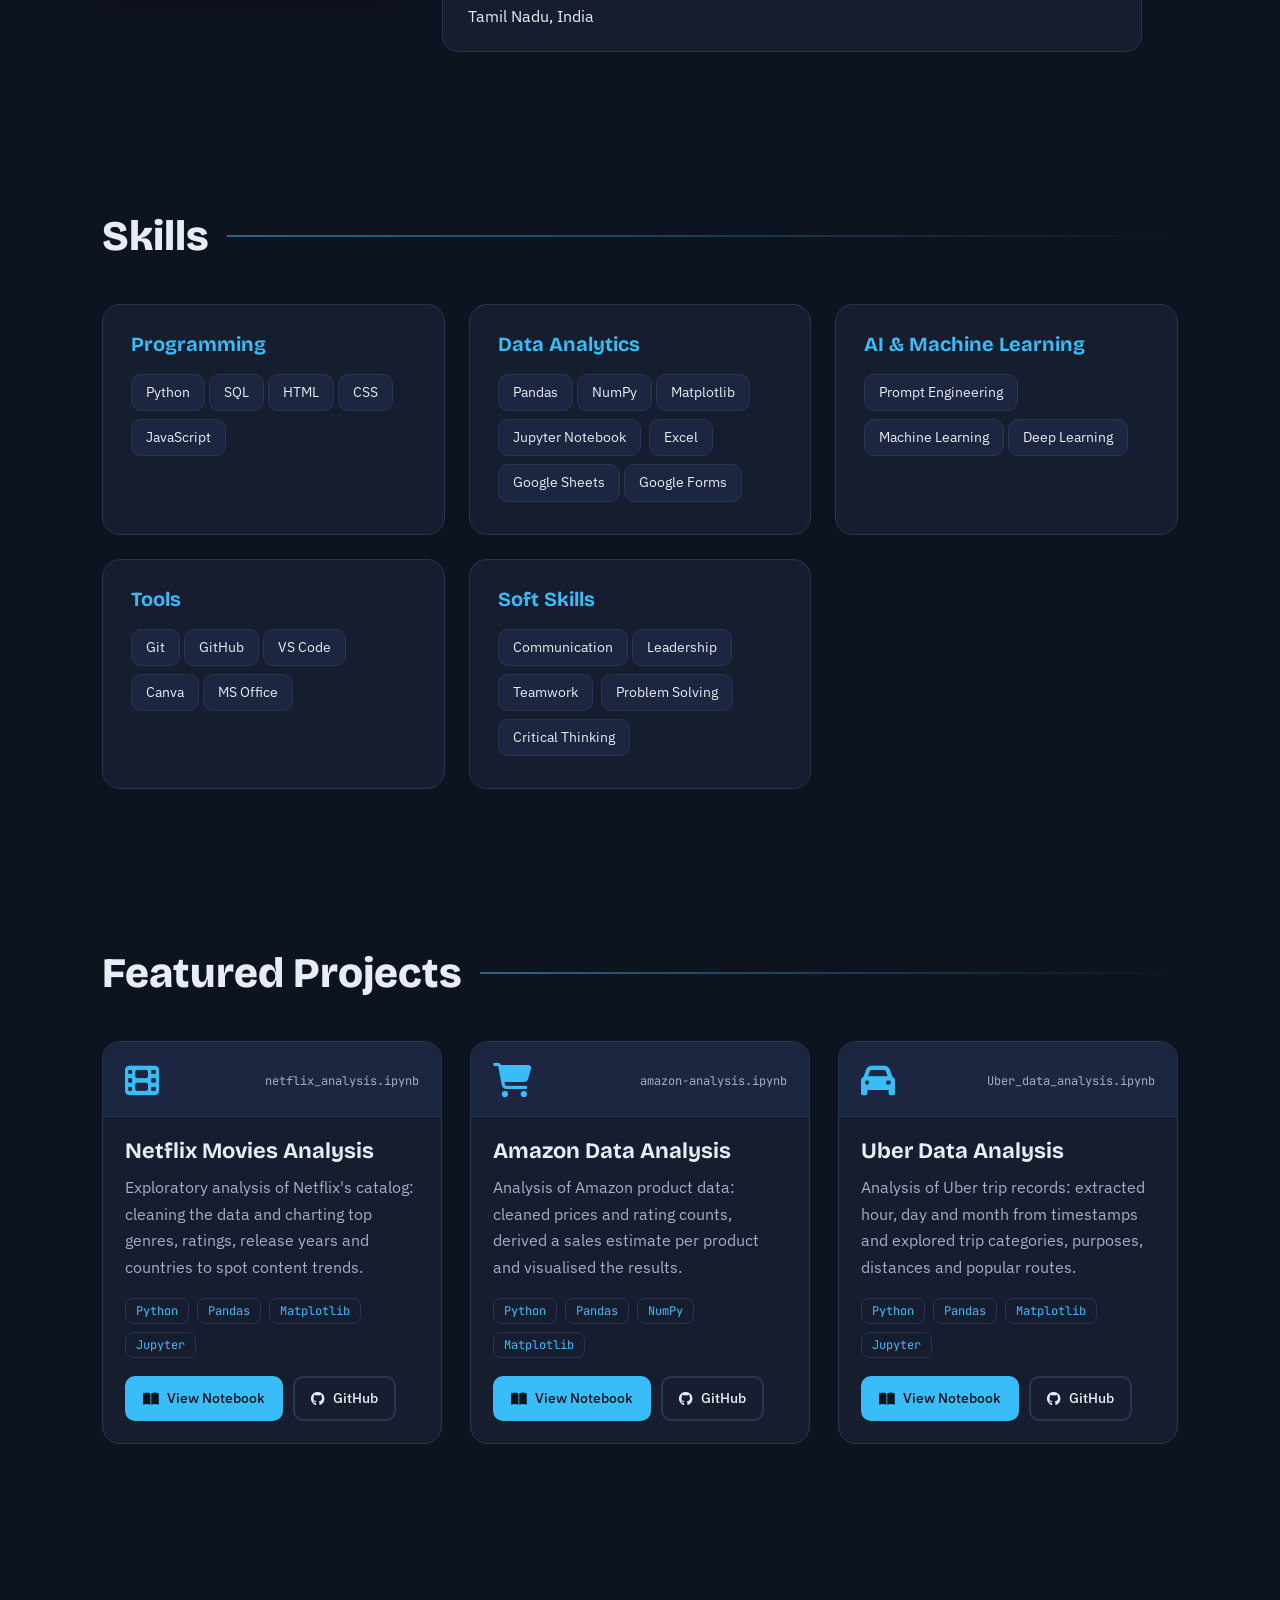
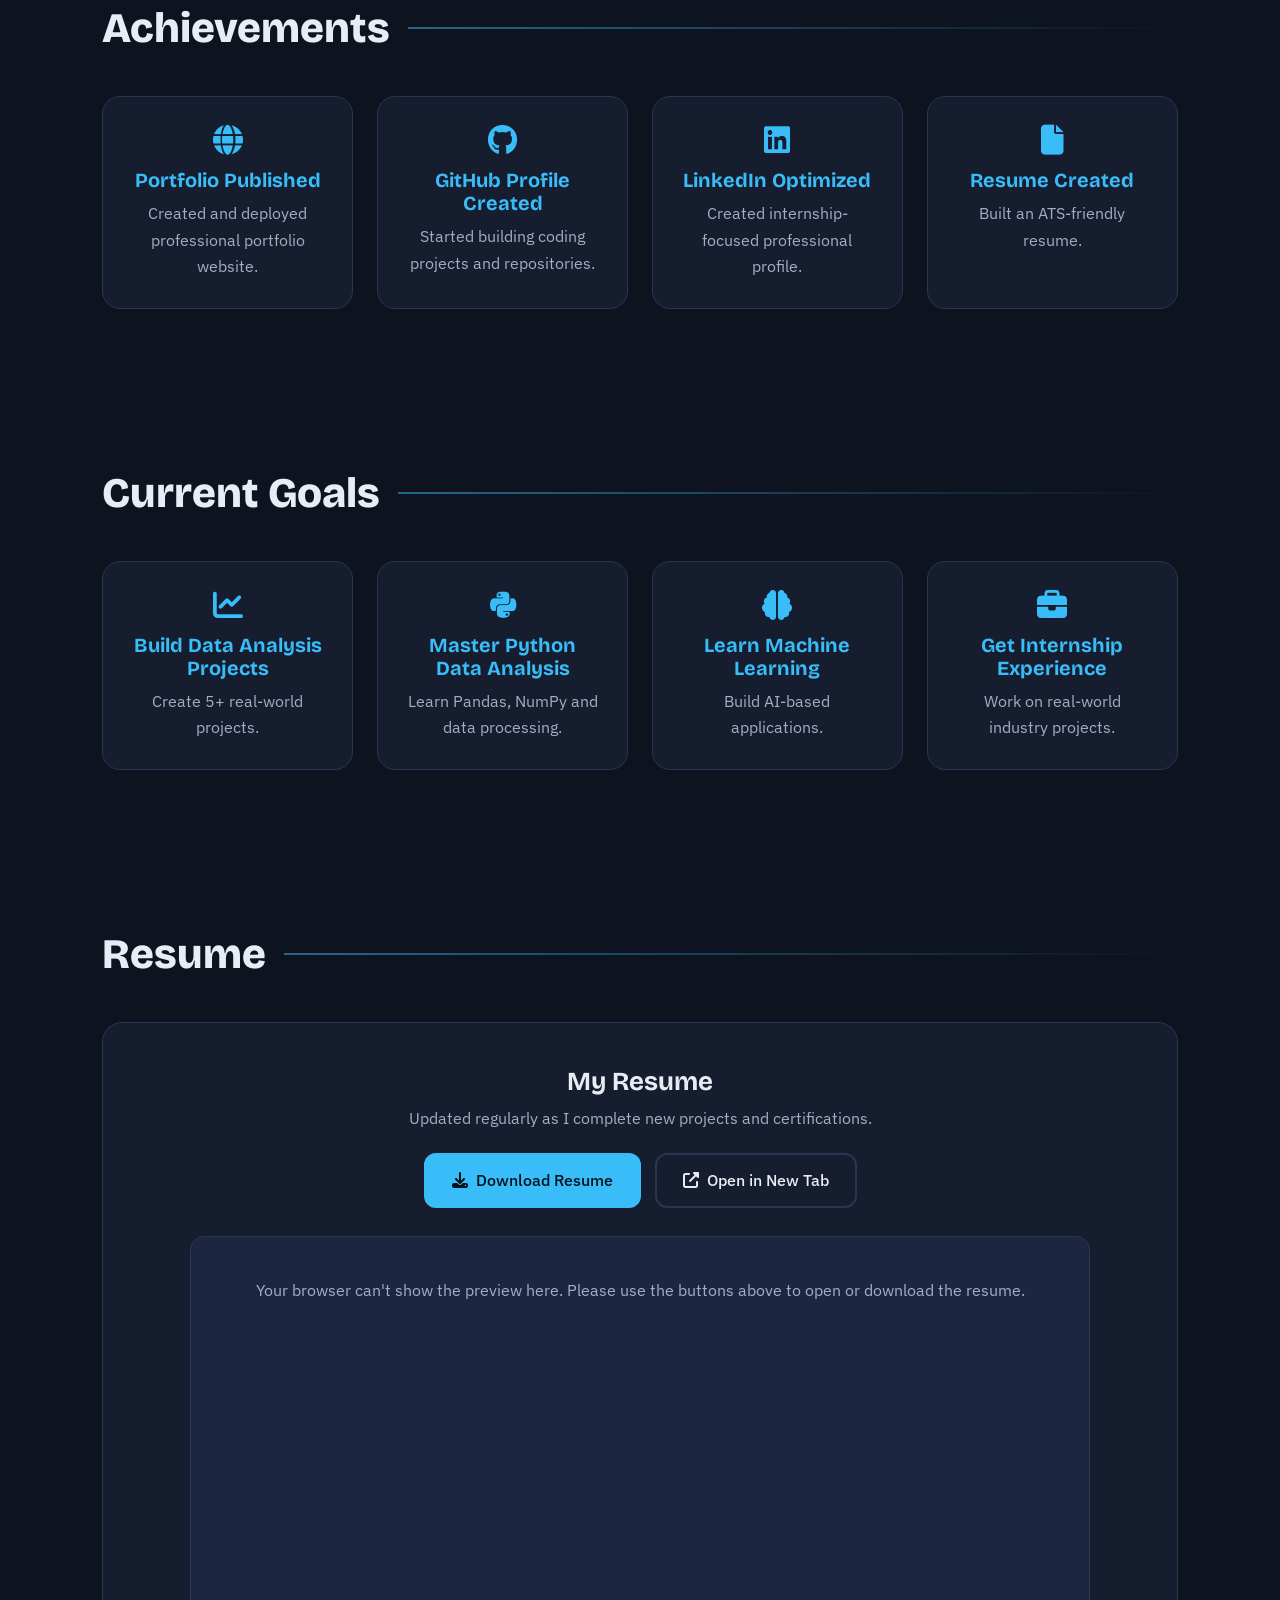
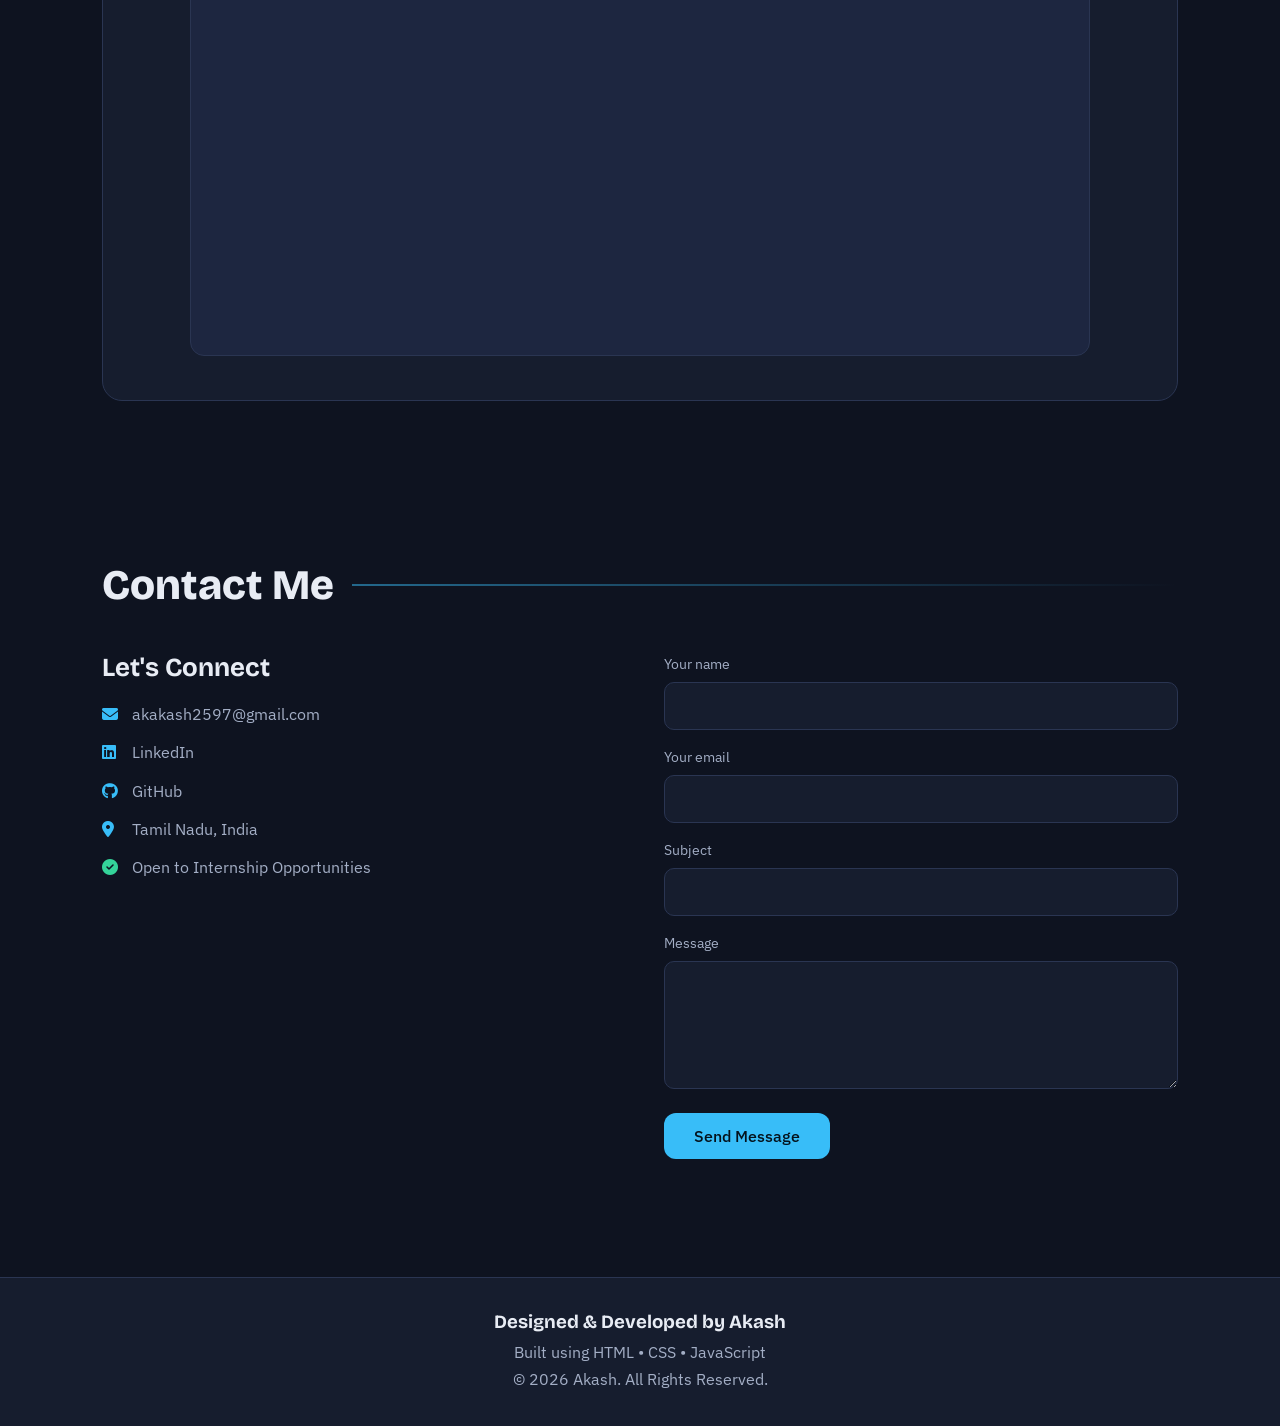
==== commit cdabd757: "Update" ====
--- a/index.html
+++ b/index.html
@@ -1,291 +1,338 @@
 <!DOCTYPE html>
-<html lang="en">
+<html lang="en" data-theme="dark">
+
 <head>
     <meta charset="UTF-8">
     <meta name="viewport" content="width=device-width, initial-scale=1.0">
-    <title>Akash | Portfolio</title>
+
+    <!-- SEO -->
+    <meta name="description"
+        content="Akash - AI & Data Science student. Aspiring Data Analyst working with Python, Pandas, SQL and Matplotlib.">
+    <meta name="keywords"
+        content="Akash, AI Student, Data Analyst, Python, Pandas, SQL, Machine Learning, Portfolio">
+    <meta name="author" content="Akash">
+    <title>Akash | AI & Data Science Portfolio</title>
+
+    <link rel="icon"
+        href="data:image/svg+xml,%3Csvg xmlns='http://www.w3.org/2000/svg' viewBox='0 0 64 64'%3E%3Crect width='64' height='64' rx='14' fill='%230E1320'/%3E%3Ctext x='32' y='44' font-size='36' font-family='Arial' font-weight='700' text-anchor='middle' fill='%2338BDF8'%3EA%3C/text%3E%3C/svg%3E">
+
+    <!-- Fonts + icons -->
+    <link rel="preconnect" href="https://fonts.googleapis.com">
+    <link rel="preconnect" href="https://fonts.gstatic.com" crossorigin>
+    <link rel="stylesheet"
+        href="https://fonts.googleapis.com/css2?family=Bricolage+Grotesque:opsz,wght@12..96,600;12..96,800&family=IBM+Plex+Sans:wght@400;500&family=JetBrains+Mono:wght@400;500&display=swap">
+    <link rel="stylesheet"
+        href="https://cdnjs.cloudflare.com/ajax/libs/font-awesome/6.5.0/css/all.min.css">
+
     <link rel="stylesheet" href="style.css">
-    <!-- Font Awesome for Icons -->
-    <link rel="stylesheet" href="https://cdnjs.cloudflare.com/ajax/libs/font-awesome/6.4.0/css/all.min.css">
-    <!-- Google Fonts -->
-    <link href="https://fonts.googleapis.com/css2?family=Poppins:wght@300;400;500;600;700&display=swap" rel="stylesheet">
+
+    <!-- Apply saved theme before first paint (prevents a flash) -->
+    <script>
+        try {
+            var t = localStorage.getItem("theme");
+            if (t) document.documentElement.setAttribute("data-theme", t);
+            var a = localStorage.getItem("accent");
+            if (a) document.documentElement.style.setProperty("--accent", a);
+        } catch (e) { }
+    </script>
 </head>
+
 <body>
 
-    <!-- Navigation Header -->
-    <header>
-        <nav>
-            <a href="#home" class="logo">Akash<span>.</span></a>
-            <button class="mobile-toggle" id="mobile-toggle" aria-label="Toggle Navigation">
-                <i class="fa-solid fa-bars"></i>
-            </button>
-            <ul class="nav-links" id="nav-links">
-                <li><a href="#home">Home</a></li>
-                <li><a href="#about">About</a></li>
-                <li><a href="#skills">Skills</a></li>
-                <li><a href="#projects">Projects</a></li>
-                <li><a href="#resume">Resume</a></li>
-                <li><a href="#contact">Contact</a></li>
-            </ul>
-        </nav>
-    </header>
-
-    <main>
-        <!-- Hero Section -->
-        <section id="home" class="hero">
-            <div class="hero-content">
-                <h1>Hi, I'm <span>Akash</span></h1>
-                <h2>AI & Data Science Student</h2>
-                <h3>Aspiring Data Analyst</h3>
-
-                <p>
-                    Passionate about solving real-world problems using
-                    <strong>Python, SQL, Data Analytics, and Artificial Intelligence.</strong>
-                </p>
-
-                <div class="hero-buttons">
-                    <a href="#projects" class="btn btn-primary">View Projects</a>
-                    <button onclick="openResumeModal()" class="btn btn-secondary"><i class="fa-solid fa-eye"></i> View Resume</button>
-                    <a href="Akash_V_Updated_Resume.pdf" download="Akash_V_Resume.pdf" class="btn btn-outline"><i class="fa-solid fa-download"></i> Download</a>
-                </div>
-
-                <div class="social-links">
-                    <a href="https://github.com/akakash2597-bit" target="_blank" aria-label="GitHub"><i class="fa-brands fa-github"></i></a>
-                    <a href="https://www.linkedin.com/in/ak-akash-085b513a1" target="_blank" aria-label="LinkedIn"><i class="fa-brands fa-linkedin"></i></a>
-                    <a href="mailto:akakash2597@gmail.com" aria-label="Email"><i class="fa-solid fa-envelope"></i></a>
-                </div>
+<div class="progress" id="progress" aria-hidden="true"></div>
+
+<!-- ================= NAVBAR ================= -->
+<header>
+    <nav class="navbar" aria-label="Main">
+        <a class="logo" href="#home">Akash<span>.</span></a>
+
+        <ul class="nav-links" id="navLinks">
+            <li><a href="#home">Home</a></li>
+            <li><a href="#about">About</a></li>
+            <li><a href="#skills">Skills</a></li>
+            <li><a href="#projects">Projects</a></li>
+            <li><a href="#contact">Contact</a></li>
+        </ul>
+
+        <button class="menu-icon" id="menuBtn" aria-label="Open menu" aria-expanded="false"
+            aria-controls="navLinks">
+            <i class="fa-solid fa-bars"></i>
+        </button>
+    </nav>
+</header>
+
+<!-- ================= THEME DOCK ================= -->
+<div class="theme-dock">
+    <div class="theme-panel" id="themePanel" hidden>
+        <p>Mode</p>
+        <div class="seg">
+            <button type="button" data-mode="dark"><i class="fa-solid fa-moon"></i> Dark</button>
+            <button type="button" data-mode="light"><i class="fa-solid fa-sun"></i> Light</button>
+        </div>
+        <p>Accent colour</p>
+        <div class="swatches">
+            <button type="button" data-accent="#38BDF8" style="--sw:#38BDF8" aria-label="Sky blue"></button>
+            <button type="button" data-accent="#A78BFA" style="--sw:#A78BFA" aria-label="Violet"></button>
+            <button type="button" data-accent="#34D399" style="--sw:#34D399" aria-label="Emerald"></button>
+            <button type="button" data-accent="#FBBF24" style="--sw:#FBBF24" aria-label="Amber"></button>
+            <button type="button" data-accent="#FB7185" style="--sw:#FB7185" aria-label="Rose"></button>
+        </div>
+    </div>
+    <button class="dock-toggle" id="dockBtn" type="button" aria-label="Customise theme" aria-expanded="false"
+        aria-controls="themePanel">
+        <i class="fa-solid fa-palette"></i>
+    </button>
+</div>
+
+<main>
+
+<!-- ================= HERO ================= -->
+<section id="home" class="hero">
+
+    <div class="hero-content">
+        <h1>Hi, I'm <span>Akash</span></h1>
+        <h2>AI & Data Science Student</h2>
+        <h3 aria-live="off"><span id="typing">Aspiring Data Analyst</span></h3>
+
+        <p>
+            Passionate about solving real-world problems using
+            <strong>Python, SQL, Data Analytics and Artificial Intelligence.</strong>
+        </p>
+
+        <div class="hero-buttons">
+            <a href="#projects" class="btn">View Projects</a>
+            <a href="Akash_Resume.pdf/Akash_V_Updated_Resume.pdf" class="btn secondary" download="Akash_Resume.pdf">
+                <i class="fa-solid fa-download"></i> Download Resume
+            </a>
+        </div>
+
+        <div class="social-icons">
+            <a href="https://github.com/akakash2597-bit" target="_blank" rel="noopener noreferrer"
+                aria-label="GitHub profile"><i class="fa-brands fa-github"></i></a>
+            <a href="https://www.linkedin.com/in/ak-akash-085b513a1" target="_blank" rel="noopener noreferrer"
+                aria-label="LinkedIn profile"><i class="fa-brands fa-linkedin"></i></a>
+            <a href="mailto:akakash2597@gmail.com" aria-label="Send an email"><i
+                    class="fa-solid fa-envelope"></i></a>
+        </div>
+    </div>
+
+    <div class="hero-side">
+        <div class="profile-box">
+            <img src="profile.jpeg" alt="Portrait of Akash" width="360" height="360">
+        </div>
+</div>
+</section>
+
+<!-- Counters (numbers are filled in automatically by script.js) -->
+<section class="counter-section" aria-label="At a glance">
+    <div class="counter"><h2 id="countProjects">0</h2><p>Projects</p></div>
+    <div class="counter"><h2 id="countSkills">0</h2><p>Technical Skills</p></div>
+</section>
+
+<!-- ================= ABOUT ================= -->
+<section id="about">
+    <h2 class="section-title">About Me</h2>
+
+    <div class="about-container">
+        <div class="about-image">
+            <img src="profile.jpeg" alt="Akash" loading="lazy">
+        </div>
+
+        <div class="about-text">
+            <h3>AI & Data Science Student</h3>
+            <p>
+                I am a B.Tech Artificial Intelligence and Data Science
+                student at Rajalakshmi Institute of Technology.
+                I am passionate about Data Analytics,
+                Artificial Intelligence and Web Development.
+                My goal is to transform data into meaningful insights
+                and grow from a Data Analyst into an AI Engineer.
+            </p>
+
+            <div class="info-card">
+                <p>🎓 Degree:<br>B.Tech Artificial Intelligence and Data Science</p>
+                <p>🏫 College:<br>Rajalakshmi Institute of Technology</p>
+                <p>📍 Location:<br>Tamil Nadu, India</p>
             </div>
-
-            <div class="hero-image">
-                <img src="profile.jpeg" alt="Portrait of Akash">
-            </div>
-        </section>
-
-        <!-- About Section -->
-        <section id="about" class="about">
-            <h2 class="section-title">About Me</h2>
-            <div class="about-container">
-                <div class="about-img">
-                    <img src="profile.jpeg" alt="Akash">
-                </div>
-                <div class="about-text">
-                    <h3>AI & Data Science Student</h3>
-                    <p>
-                        I am a B.Tech Artificial Intelligence and Data Science student at Rajalakshmi Institute of Technology. 
-                        I am passionate about Data Analytics, Artificial Intelligence, and Web Development. My goal is to transform 
-                        data into meaningful insights and grow from a Data Analyst into an AI Engineer.
-                    </p>
-                    <div class="about-details">
-                        <p><strong>🎓 Degree:</strong> B.Tech AI & Data Science</p>
-                        <p><strong>🏫 College:</strong> Rajalakshmi Institute of Technology</p>
-                        <p><strong>📍 Location:</strong> Tamil Nadu, India</p>
-                    </div>
-                </div>
-            </div>
-        </section>
-
-        <!-- Skills Section -->
-        <section id="skills" class="skills">
-            <h2 class="section-title">Skills</h2>
-            <div class="skills-grid">
-                <div class="skill-card">
-                    <h3>Programming</h3>
-                    <div class="tags">
-                        <span>Python</span><span>SQL</span><span>HTML</span><span>CSS</span><span>JavaScript</span>
-                    </div>
-                </div>
-                <div class="skill-card">
-                    <h3>Data Analytics</h3>
-                    <div class="tags">
-                        <span>Pandas</span><span>NumPy</span><span>Matplotlib</span><span>Seaborn</span><span>Jupyter</span><span>Excel</span>
-                    </div>
-                </div>
-                <div class="skill-card">
-                    <h3>AI & Machine Learning</h3>
-                    <div class="tags">
-                        <span>Prompt Engineering</span><span>Machine Learning</span><span>Deep Learning</span>
-                    </div>
-                </div>
-                <div class="skill-card">
-                    <h3>Tools & Soft Skills</h3>
-                    <div class="tags">
-                        <span>Git</span><span>GitHub</span><span>VS Code</span><span>Communication</span><span>Problem Solving</span>
-                    </div>
-                </div>
-            </div>
-        </section>
-
-        <!-- Projects Section -->
-        <section id="projects" class="projects">
-            <h2 class="section-title">Projects</h2>
-            <div class="projects-grid">
-                <div class="project-card">
-                    <h3>Netflix Movies & TV Shows Analysis</h3>
-                    <p>Performed Exploratory Data Analysis (EDA) on Netflix catalog data using Python, Pandas, and visualization libraries to analyze content distributions and release trends over time.</p>
-                    <div class="tags">
-                        <span>Python</span><span>Pandas</span><span>Seaborn</span>
-                    </div>
-                    <a href="https://github.com/akakash2597-bit/Netflix-Movies-Analysis" target="_blank" class="project-btn"><i class="fa-brands fa-github"></i> View Repository</a>
-                </div>
-                <div class="project-card">
-                    <h3>Amazon Data Analysis</h3>
-                    <p>Cleaned and processed sales/e-commerce dataset using Pandas to evaluate key business metrics, customer rating patterns, and pricing strategies.</p>
-                    <div class="tags">
-                        <span>Python</span><span>Pandas</span><span>EDA</span>
-                    </div>
-                    <a href="https://github.com/akakash2597-bit/Amazon-Data-Analysis" target="_blank" class="project-btn"><i class="fa-brands fa-github"></i> View Repository</a>
-                </div>
-                <div class="project-card">
-                    <h3>Uber Data Analysis</h3>
-                    <p>Analyzed ride booking patterns, peak trip hours, and trip distance distributions using Python, Seaborn, and Matplotlib to derive actionable insights.</p>
-                    <div class="tags">
-                        <span>Python</span><span>Matplotlib</span><span>Seaborn</span>
-                    </div>
-                    <a href="https://github.com/akakash2597-bit/Uber-Data-Analysis" target="_blank" class="project-btn"><i class="fa-brands fa-github"></i> View Repository</a>
-                </div>
-            </div>
-        </section>
-
-        <!-- Achievements Section -->
-        <section id="achievements" class="achievements">
-            <h2 class="section-title">Achievements</h2>
-            <div class="cards-grid">
-                <div class="grid-card">
-                    <i class="fa-solid fa-globe card-icon"></i>
-                    <h3>Portfolio Published</h3>
-                    <p>Created and deployed professional portfolio website hosted on GitHub Pages.</p>
-                </div>
-                <div class="grid-card">
-                    <i class="fa-brands fa-github card-icon"></i>
-                    <h3>GitHub Profile Created</h3>
-                    <p>Started building coding projects and managing version control repositories.</p>
-                </div>
-                <div class="grid-card">
-                    <i class="fa-brands fa-linkedin card-icon"></i>
-                    <h3>LinkedIn Optimized</h3>
-                    <p>Created internship-focused professional profile and continuous learning network.</p>
-                </div>
-                <div class="grid-card">
-                    <i class="fa-solid fa-file-code card-icon"></i>
-                    <h3>Resume Created</h3>
-                    <p>Built an ATS-friendly developer resume highlighting AI and Data projects.</p>
-                </div>
-            </div>
-        </section>
-
-        <!-- Current Goals Section -->
-        <section id="goals" class="goals">
-            <h2 class="section-title">Current Goals</h2>
-            <div class="cards-grid">
-                <div class="grid-card">
-                    <i class="fa-solid fa-chart-line card-icon"></i>
-                    <h3>Build Data Analysis Projects</h3>
-                    <p>Create 5+ real-world exploratory data analytics projects.</p>
-                </div>
-                <div class="grid-card">
-                    <i class="fa-brands fa-python card-icon"></i>
-                    <h3>Master Python Data Analysis</h3>
-                    <p>Deepen expertise in Pandas, NumPy, and data processing workflows.</p>
-                </div>
-                <div class="grid-card">
-                    <i class="fa-solid fa-brain card-icon"></i>
-                    <h3>Learn Machine Learning</h3>
-                    <p>Build AI-based predictive applications and machine learning models.</p>
-                </div>
-                <div class="grid-card">
-                    <i class="fa-solid fa-briefcase card-icon"></i>
-                    <h3>Get Internship Experience</h3>
-                    <p>Work on real-world industry projects as a Data Analyst or AI intern.</p>
-                </div>
-            </div>
-        </section>
-
-        <!-- Resume Section -->
-        <section id="resume" class="resume">
-            <h2 class="section-title">Resume</h2>
-            <div class="resume-card">
-                <i class="fa-solid fa-file-pdf resume-icon"></i>
-                <h3>Download My Resume</h3>
-                <p>Updated regularly as I complete new projects and certifications.</p>
-                
-                <div class="resume-actions">
-                    <button onclick="openResumeModal()" class="btn btn-primary">
-                        <i class="fa-solid fa-eye"></i> View Resume
-                    </button>
-                    <a href="Akash_V_Updated_Resume.pdf" download="Akash_V_Resume.pdf" class="btn btn-secondary">
-                        <i class="fa-solid fa-download"></i> Download Resume
-                    </a>
-                </div>
-            </div>
-        </section>
-
-        <!-- Contact Section -->
-        <section id="contact" class="contact">
-            <h2 class="section-title">Contact Me</h2>
-            <div class="contact-container">
-                <div class="contact-card">
-                    <h3>Let's Connect</h3>
-                    <p><i class="fa-solid fa-envelope"></i> <a href="mailto:akakash2597@gmail.com">akakash2597@gmail.com</a></p>
-                    <p><i class="fa-brands fa-linkedin"></i> <a href="https://www.linkedin.com/in/ak-akash-085b513a1" target="_blank">LinkedIn</a></p>
-                    <p><i class="fa-brands fa-github"></i> <a href="https://github.com/akakash2597-bit" target="_blank">GitHub</a></p>
-                    <p><i class="fa-solid fa-location-dot"></i> Tamil Nadu, India</p>
-                </div>
-
-                <div class="contact-form-card">
-                    <form id="contactForm" onsubmit="handleFormSubmit(event)">
-                        <div class="form-group">
-                            <label for="name">Your name</label>
-                            <input type="text" id="name" placeholder="Enter your name" required>
-                        </div>
-                        <div class="form-group">
-                            <label for="email">Your email</label>
-                            <input type="email" id="email" placeholder="Enter your email" required>
-                        </div>
-                        <div class="form-group">
-                            <label for="message">Message</label>
-                            <textarea id="message" rows="4" placeholder="Type your message here..." required></textarea>
-                        </div>
-                        <button type="submit" class="btn btn-primary"><i class="fa-solid fa-paper-plane"></i> Send Message</button>
-                    </form>
-                </div>
-            </div>
-        </section>
-    </main>
-
-    <!-- Floating Theme Switcher Button -->
-    <div class="theme-switcher">
-        <button id="themeToggleBtn" aria-label="Select Theme" onclick="toggleThemeMenu()">
-            <i class="fa-solid fa-palette"></i>
-        </button>
-        <div id="themeMenu" class="theme-menu">
-            <button onclick="setTheme('default')"><span class="color-dot default"></span> Cyan Dark</button>
-            <button onclick="setTheme('purple')"><span class="color-dot purple"></span> Purple Glow</button>
-            <button onclick="setTheme('emerald')"><span class="color-dot emerald"></span> Emerald AI</button>
-        </div>
-    </div>
-
-    <!-- Resume Viewer Modal -->
-    <div id="resumeModal" class="modal">
-        <div class="modal-content">
-            <div class="modal-header">
-                <h3>Resume Preview</h3>
-                <span class="close-btn" onclick="closeResumeModal()">&times;</span>
-            </div>
-            <div class="modal-body">
-                <iframe id="resumeViewer" src="Akash_V_Updated_Resume.pdf"></iframe>
-            </div>
-            <div class="modal-footer">
-                <a href="Akash_V_Updated_Resume.pdf" download="Akash_V_Resume.pdf" class="btn btn-primary"><i class="fa-solid fa-download"></i> Download PDF</a>
-                <button onclick="closeResumeModal()" class="btn btn-secondary">Close</button>
-            </div>
-        </div>
-    </div>
-
-    <footer>
-        <p>Designed & Developed by Akash</p>
-        <p>© 2026 Akash. All Rights Reserved.</p>
-    </footer>
-
-    <script src="script.js"></script>
+        </div>
+    </div>
+</section>
+
+<!-- ================= SKILLS ================= -->
+<section id="skills">
+    <h2 class="section-title">Skills</h2>
+
+    <div class="skills-container">
+        <div class="skill-card">
+            <h3>Programming</h3>
+            <span>Python</span><span>SQL</span><span>HTML</span><span>CSS</span><span>JavaScript</span>
+        </div>
+
+        <div class="skill-card">
+            <h3>Data Analytics</h3>
+            <span>Pandas</span><span>NumPy</span><span>Matplotlib</span><span>Jupyter Notebook</span>
+            <span>Excel</span><span>Google Sheets</span><span>Google Forms</span>
+        </div>
+
+        <div class="skill-card">
+            <h3>AI & Machine Learning</h3>
+            <span>Prompt Engineering</span><span>Machine Learning</span><span>Deep Learning</span>
+        </div>
+
+        <div class="skill-card">
+            <h3>Tools</h3>
+            <span>Git</span><span>GitHub</span><span>VS Code</span><span>Canva</span><span>MS Office</span>
+        </div>
+
+        <div class="skill-card soft">
+            <h3>Soft Skills</h3>
+            <span>Communication</span><span>Leadership</span><span>Teamwork</span>
+            <span>Problem Solving</span><span>Critical Thinking</span>
+        </div>
+    </div>
+</section>
+
+<!-- ================= PROJECTS (cards are built from the list in script.js) ================= -->
+<section id="projects">
+    <h2 class="section-title">Featured Projects</h2>
+    <div class="project-container" id="projectGrid"></div>
+</section>
+
+<!-- ================= ACHIEVEMENTS ================= -->
+<section id="achievements">
+    <h2 class="section-title">Achievements</h2>
+
+    <div class="achievement-container">
+        <div class="achievement-card">
+            <i class="fa-solid fa-globe"></i>
+            <h3>Portfolio Published</h3>
+            <p>Created and deployed professional portfolio website.</p>
+        </div>
+        <div class="achievement-card">
+            <i class="fa-brands fa-github"></i>
+            <h3>GitHub Profile Created</h3>
+            <p>Started building coding projects and repositories.</p>
+        </div>
+        <div class="achievement-card">
+            <i class="fa-brands fa-linkedin"></i>
+            <h3>LinkedIn Optimized</h3>
+            <p>Created internship-focused professional profile.</p>
+        </div>
+        <div class="achievement-card">
+            <i class="fa-solid fa-file"></i>
+            <h3>Resume Created</h3>
+            <p>Built an ATS-friendly resume.</p>
+        </div>
+    </div>
+</section>
+
+<!-- ================= CURRENT GOALS ================= -->
+<section id="goals">
+    <h2 class="section-title">Current Goals</h2>
+
+    <div class="goal-container">
+        <div class="goal-card">
+            <i class="fa-solid fa-chart-line"></i>
+            <h3>Build Data Analysis Projects</h3>
+            <p>Create 5+ real-world projects.</p>
+        </div>
+        <div class="goal-card">
+            <i class="fa-brands fa-python"></i>
+            <h3>Master Python Data Analysis</h3>
+            <p>Learn Pandas, NumPy and data processing.</p>
+        </div>
+        <div class="goal-card">
+            <i class="fa-solid fa-brain"></i>
+            <h3>Learn Machine Learning</h3>
+            <p>Build AI-based applications.</p>
+        </div>
+        <div class="goal-card">
+            <i class="fa-solid fa-briefcase"></i>
+            <h3>Get Internship Experience</h3>
+            <p>Work on real-world industry projects.</p>
+        </div>
+    </div>
+</section>
+
+<!-- ================= RESUME ================= -->
+<section id="resume">
+    <h2 class="section-title">Resume</h2>
+
+    <div class="resume-box">
+        <h3>My Resume</h3>
+        <p>Updated regularly as I complete new projects and certifications.</p>
+
+        <div class="resume-actions">
+            <a href="Akash_Resume.pdf/Akash_V_Updated_Resume.pdf" class="btn" download="Akash_Resume.pdf">
+                <i class="fa-solid fa-download"></i> Download Resume
+            </a>
+            <a href="Akash_Resume.pdf/Akash_V_Updated_Resume.pdf" class="btn secondary" target="_blank"
+                rel="noopener noreferrer">
+                <i class="fa-solid fa-up-right-from-square"></i> Open in New Tab
+            </a>
+        </div>
+
+        <div class="resume-viewer">
+            <object data="Akash_Resume.pdf/Akash_V_Updated_Resume.pdf#view=FitH" type="application/pdf"
+                aria-label="Resume preview">
+                <p class="resume-fallback">Your browser can't show the preview here.
+                    Please use the buttons above to open or download the resume.</p>
+            </object>
+        </div>
+    </div>
+</section>
+
+<!-- ================= CONTACT ================= -->
+<section id="contact">
+    <h2 class="section-title">Contact Me</h2>
+
+    <div class="contact-container">
+        <div class="contact-info">
+            <h3>Let's Connect</h3>
+            <p><i class="fa-solid fa-envelope"></i>
+                <a href="mailto:akakash2597@gmail.com">akakash2597@gmail.com</a></p>
+            <p><i class="fa-brands fa-linkedin"></i>
+                <a href="https://www.linkedin.com/in/ak-akash-085b513a1" target="_blank"
+                    rel="noopener noreferrer">LinkedIn</a></p>
+            <p><i class="fa-brands fa-github"></i>
+                <a href="https://github.com/akakash2597-bit" target="_blank"
+                    rel="noopener noreferrer">GitHub</a></p>
+            <p><i class="fa-solid fa-location-dot"></i> Tamil Nadu, India</p>
+            <p><i class="fa-solid fa-circle-check ok"></i> Open to Internship Opportunities</p>
+        </div>
+
+        <form class="contact-form" id="contactForm" novalidate>
+            <label for="cName">Your name</label>
+            <input id="cName" name="name" type="text" autocomplete="name" required>
+
+            <label for="cEmail">Your email</label>
+            <input id="cEmail" name="email" type="email" autocomplete="email" required>
+
+            <label for="cSubject">Subject</label>
+            <input id="cSubject" name="subject" type="text" required>
+
+            <label for="cMessage">Message</label>
+            <textarea id="cMessage" name="message" rows="5" required></textarea>
+
+            <!-- spam trap: real people never see or fill this -->
+            <input type="text" name="_gotcha" tabindex="-1" autocomplete="off" class="hp" aria-hidden="true">
+
+            <button type="submit" id="sendBtn">Send Message</button>
+            <p class="form-status" id="formStatus" role="status" aria-live="polite"></p>
+        </form>
+    </div>
+</section>
+
+</main>
+
+<!-- ================= FOOTER ================= -->
+<footer>
+    <h3>Designed & Developed by Akash</h3>
+    <p>Built using HTML • CSS • JavaScript</p>
+    <p>© <span id="year">2026</span> Akash. All Rights Reserved.</p>
+</footer>
+
+<script src="script.js"></script>
 </body>
+
 </html>
--- a/style.css
+++ b/style.css
@@ -1,617 +1,343 @@
+/* ================= THEME TOKENS =================
+   Dark is the default. The accent colour is changed live from the
+   palette button (bottom-right) and saved in the visitor's browser. */
+
 :root {
-    --bg-main: #0b1120;
-    --bg-card: #131d31;
-    --bg-card-hover: #1c2a45;
-    --primary: #38bdf8;
-    --primary-hover: #0284c7;
-    --text-main: #f8fafc;
-    --text-muted: #94a3b8;
-    --border-color: #1e293b;
-    --border-highlight: #38bdf8;
-}
-
-/* Theme Variations */
-body.theme-purple {
-    --bg-main: #0f0b1e;
-    --bg-card: #1a1233;
-    --bg-card-hover: #261b47;
-    --primary: #a855f7;
-    --primary-hover: #9333ea;
-    --border-highlight: #a855f7;
-}
-
-body.theme-emerald {
-    --bg-main: #061712;
-    --bg-card: #0d2820;
-    --bg-card-hover: #143d31;
-    --primary: #10b981;
-    --primary-hover: #059669;
-    --border-highlight: #10b981;
-}
-
-* {
-    margin: 0;
-    padding: 0;
-    box-sizing: border-box;
-    font-family: 'Poppins', sans-serif;
-    scroll-behavior: smooth;
-}
+    --accent: #38BDF8;
+    --accent-ink: #04121C;          /* text colour used ON the accent */
+    --accent-text: var(--accent);   /* accent used AS text */
+    --bg: #0E1320;
+    --surface: #161D2E;
+    --surface-2: #1D2640;
+    --line: #2A3552;
+    --text: #E8ECF4;
+    --muted: #A3AEC5;
+    --shadow: 0 10px 30px rgba(0, 0, 0, .35);
+    --font-head: 'Bricolage Grotesque', 'Segoe UI', sans-serif;
+    --font-body: 'IBM Plex Sans', 'Segoe UI', sans-serif;
+    --font-mono: 'JetBrains Mono', Consolas, monospace;
+}
+
+:root[data-theme="light"] {
+    --accent-text: color-mix(in srgb, var(--accent) 55%, #000);
+    --bg: #F5F7FB;
+    --surface: #FFFFFF;
+    --surface-2: #EDF1F9;
+    --line: #D8DFEE;
+    --text: #0F172A;
+    --muted: #4B587A;
+    --shadow: 0 10px 30px rgba(20, 30, 60, .10);
+}
+
+/* ================= GLOBAL ================= */
+
+* { margin: 0; padding: 0; box-sizing: border-box; }
+
+html { scroll-behavior: smooth; scroll-padding-top: 80px; }
 
 body {
-    background-color: var(--bg-main);
-    color: var(--text-main);
-    line-height: 1.6;
-    transition: background-color 0.3s ease, color 0.3s ease;
-}
-
-span {
-    color: var(--primary);
-}
-
-/* Header Navigation */
-header {
-    position: fixed;
-    top: 0;
-    width: 100%;
-    background: rgba(11, 17, 32, 0.9);
+    background: var(--bg);
+    color: var(--text);
+    font-family: var(--font-body);
+    line-height: 1.65;
+    transition: background .3s, color .3s;
+}
+
+section { padding: 80px 8%; }
+
+a { text-decoration: none; color: inherit; }
+
+img { max-width: 100%; display: block; }
+
+h1, h2, h3 { font-family: var(--font-head); line-height: 1.15; }
+
+:focus-visible { outline: 3px solid var(--accent); outline-offset: 3px; border-radius: 6px; }
+
+/* scroll progress bar */
+.progress {
+    position: fixed; top: 0; left: 0; height: 3px; width: 100%;
+    background: var(--accent); transform-origin: left; transform: scaleX(0);
+    z-index: 2000;
+}
+
+/* ================= NAVBAR ================= */
+
+header { position: fixed; top: 0; width: 100%; z-index: 1000; }
+
+.navbar {
+    display: flex; justify-content: space-between; align-items: center;
+    padding: 16px 8%;
+    background: color-mix(in srgb, var(--bg) 85%, transparent);
     backdrop-filter: blur(10px);
-    z-index: 1000;
-    padding: 1rem 5%;
-    border-bottom: 1px solid var(--border-color);
-}
-
-nav {
-    display: flex;
-    justify-content: space-between;
-    align-items: center;
-    max-width: 1200px;
-    margin: 0 auto;
-}
-
-.logo {
-    font-size: 1.8rem;
-    font-weight: 700;
-    text-decoration: none;
-    color: #fff;
-}
-
-.nav-links {
-    display: flex;
-    list-style: none;
-    gap: 2rem;
-}
-
-.nav-links a {
-    color: var(--text-muted);
-    text-decoration: none;
-    font-weight: 500;
-    transition: 0.3s;
-}
-
-.nav-links a:hover {
-    color: var(--primary);
-}
-
-.mobile-toggle {
-    display: none;
-    background: none;
-    border: none;
-    color: var(--text-main);
-    font-size: 1.5rem;
-    cursor: pointer;
-}
-
-/* Sections */
-section {
-    padding: 6rem 5% 3rem;
-    max-width: 1200px;
-    margin: 0 auto;
-}
+    border-bottom: 1px solid var(--line);
+}
+
+.logo { font-family: var(--font-head); font-size: 28px; font-weight: 800; }
+.logo span { color: var(--accent-text); }
+
+.nav-links { display: flex; gap: 30px; list-style: none; }
+.nav-links a { font-size: 16px; padding: 6px 0; border-bottom: 2px solid transparent; transition: .2s; }
+.nav-links a:hover { color: var(--accent-text); }
+.nav-links a.active { color: var(--accent-text); border-bottom-color: var(--accent); }
+
+.menu-icon {
+    display: none; background: none; border: 0; color: inherit;
+    font-size: 24px; cursor: pointer; padding: 6px;
+}
+
+/* ================= HERO ================= */
+
+.hero {
+    min-height: 100vh;
+    display: grid; grid-template-columns: 1.1fr .9fr; align-items: center; gap: 50px;
+    padding-top: 120px;
+}
+
+.hero-content { max-width: 620px; }
+
+.hero h1 { font-size: clamp(40px, 6vw, 62px); font-weight: 800; }
+.hero h1 span { color: var(--accent-text); }
+.hero h2 { font-size: clamp(22px, 3vw, 30px); font-weight: 600; margin-top: 10px; }
+.hero h3 { color: var(--accent-text); font-size: 22px; font-weight: 600; min-height: 36px; margin-top: 6px; }
+.hero h3 #typing::after { content: "▍"; margin-left: 2px; animation: blink 1s steps(1) infinite; }
+@keyframes blink { 50% { opacity: 0; } }
+
+.hero p { margin: 20px 0; font-size: 18px; color: var(--muted); }
+.hero p strong { color: var(--text); font-weight: 500; }
+
+.hero-buttons { display: flex; flex-wrap: wrap; gap: 14px; }
+
+.btn {
+    display: inline-flex; align-items: center; gap: 8px;
+    padding: 12px 26px; border-radius: 12px;
+    background: var(--accent); color: var(--accent-ink); font-weight: 500;
+    border: 2px solid var(--accent);
+    transition: transform .2s, background .2s, color .2s;
+}
+.btn:hover { transform: translateY(-3px); }
+.btn.secondary { background: transparent; color: var(--text); border-color: var(--line); }
+.btn.secondary:hover { border-color: var(--accent); color: var(--accent-text); }
+
+.social-icons { margin-top: 28px; display: flex; gap: 14px; }
+.social-icons a {
+    width: 46px; height: 46px; display: grid; place-items: center;
+    font-size: 21px; border-radius: 50%;
+    background: var(--surface); border: 1px solid var(--line);
+    transition: .2s;
+}
+.social-icons a:hover { background: var(--accent); color: var(--accent-ink); border-color: var(--accent); transform: translateY(-3px); }
+
+.hero-side { display: flex; flex-direction: column; align-items: center; gap: 0; }
+
+.profile-box img {
+    width: min(360px, 78vw); aspect-ratio: 1; object-fit: cover;
+    border-radius: 36px;
+    border: 3px solid var(--accent);
+    box-shadow: 14px 14px 0 color-mix(in srgb, var(--accent) 28%, transparent);
+}
+
+/* ================= COUNTER ================= */
+
+.counter-section { display: flex; justify-content: center; flex-wrap: wrap; gap: 28px; text-align: center; padding-top: 20px; padding-bottom: 20px; }
+.counter {
+    background: var(--surface); border: 1px solid var(--line);
+    padding: 26px 20px; border-radius: 16px; width: 220px;
+}
+.counter h2 { color: var(--accent-text); font-size: 42px; font-weight: 800; }
+.counter p { color: var(--muted); }
+
+/* ================= SECTION TITLE ================= */
 
 .section-title {
-    font-size: 2.2rem;
-    text-align: center;
-    margin-bottom: 2.5rem;
-    position: relative;
-}
-
-.section-title::after {
-    content: '';
-    display: block;
-    width: 80px;
-    height: 4px;
-    background: var(--primary);
-    margin: 0.5rem auto 0;
-    border-radius: 2px;
-}
-
-/* Hero Section */
-.hero {
-    display: flex;
-    align-items: center;
-    justify-content: space-between;
-    min-height: 100vh;
-    gap: 2rem;
-}
-
-.hero-content {
-    max-width: 600px;
-}
-
-.hero-content h1 {
-    font-size: 3rem;
-}
-
-.hero-content h2 {
-    font-size: 1.8rem;
-    color: var(--text-muted);
-}
-
-.hero-content h3 {
-    font-size: 1.3rem;
-    color: var(--primary);
-    margin-bottom: 1rem;
-}
-
-.hero-content p {
-    margin-bottom: 2rem;
-    color: var(--text-muted);
-}
-
-.hero-buttons {
-    display: flex;
-    gap: 1rem;
-    flex-wrap: wrap;
-    margin-bottom: 2rem;
-}
-
-.btn {
-    padding: 0.75rem 1.5rem;
-    border-radius: 8px;
-    text-decoration: none;
-    font-weight: 600;
-    display: inline-flex;
-    align-items: center;
-    gap: 0.5rem;
-    transition: 0.3s;
-    cursor: pointer;
-    border: none;
-    font-size: 0.95rem;
-}
-
-.btn-primary {
-    background: var(--primary);
-    color: #0f172a;
-}
-
-.btn-primary:hover {
-    background: var(--primary-hover);
-    color: #fff;
-}
-
-.btn-secondary {
-    background: var(--bg-card);
-    color: var(--text-main);
-    border: 1px solid var(--border-color);
-}
-
-.btn-secondary:hover {
-    background: var(--bg-card-hover);
-}
-
-.btn-outline {
-    border: 1px solid var(--primary);
-    color: var(--primary);
-    background: transparent;
-}
-
-.btn-outline:hover {
-    background: rgba(56, 189, 248, 0.1);
-}
-
-.social-links {
-    display: flex;
-    gap: 1.5rem;
-}
-
-.social-links a {
-    font-size: 1.5rem;
-    color: var(--text-muted);
-    transition: 0.3s;
-}
-
-.social-links a:hover {
-    color: var(--primary);
-}
-
-.hero-image img {
-    width: 320px;
-    height: 320px;
-    border-radius: 50%;
-    object-fit: cover;
-    border: 4px solid var(--primary);
-    box-shadow: 0 0 25px rgba(56, 189, 248, 0.2);
-}
-
-/* About Section */
-.about-container {
-    display: flex;
-    gap: 3rem;
-    align-items: center;
-}
-
-.about-img img {
-    width: 280px;
-    border-radius: 12px;
-}
-
-.about-text h3 {
-    margin-bottom: 1rem;
-    color: var(--primary);
-}
-
-.about-details {
-    margin-top: 1.5rem;
-    display: flex;
-    flex-direction: column;
-    gap: 0.5rem;
-}
-
-/* Skills Grid */
-.skills-grid {
-    display: grid;
-    grid-template-columns: repeat(auto-fit, minmax(250px, 1fr));
-    gap: 1.5rem;
-}
-
-.skill-card {
-    background: var(--bg-card);
-    padding: 1.5rem;
-    border-radius: 12px;
-    border: 1px solid var(--border-color);
-}
-
-.skill-card h3 {
-    margin-bottom: 1rem;
-    font-size: 1.2rem;
-    color: var(--primary);
-}
-
-.tags {
-    display: flex;
-    flex-wrap: wrap;
-    gap: 0.5rem;
-}
-
-.tags span {
-    background: var(--bg-main);
-    color: var(--text-muted);
-    padding: 0.4rem 0.8rem;
-    border-radius: 6px;
-    font-size: 0.85rem;
-    border: 1px solid var(--border-color);
-}
-
-/* Projects Grid */
-.projects-grid {
-    display: grid;
-    grid-template-columns: repeat(auto-fit, minmax(300px, 1fr));
-    gap: 1.5rem;
-}
+    font-size: clamp(30px, 4.5vw, 42px); font-weight: 800; margin-bottom: 44px;
+    display: flex; align-items: center; gap: 18px;
+}
+.section-title::after { content: ""; flex: 1; height: 2px; background: linear-gradient(90deg, var(--accent), transparent); opacity: .5; }
+
+/* ================= ABOUT ================= */
+
+.about-container { display: flex; align-items: center; gap: 50px; }
+.about-image img { width: 290px; border-radius: 24px; border: 1px solid var(--line); box-shadow: var(--shadow); }
+.about-text { max-width: 700px; }
+.about-text h3 { font-size: 26px; margin-bottom: 12px; }
+.about-text p { color: var(--muted); font-size: 18px; }
+.info-card { background: var(--surface); border: 1px solid var(--line); padding: 22px 25px; margin-top: 22px; border-radius: 16px; }
+.info-card p { font-size: 16px; color: var(--text); }
+.info-card p + p { margin-top: 12px; }
+
+/* ================= SKILLS ================= */
+
+.skills-container { display: grid; grid-template-columns: repeat(auto-fit, minmax(260px, 1fr)); gap: 24px; }
+.skill-card { background: var(--surface); border: 1px solid var(--line); padding: 28px; border-radius: 18px; }
+.skill-card h3 { color: var(--accent-text); margin-bottom: 14px; font-size: 20px; }
+.skill-card span {
+    display: inline-block; margin: 4px 4px 4px 0; padding: 6px 14px; border-radius: 10px; font-size: 14px;
+    background: var(--surface-2); border: 1px solid var(--line);
+    transition: .2s;
+}
+.skill-card span:hover { background: var(--accent); color: var(--accent-ink); border-color: var(--accent); }
+
+/* ================= PROJECTS ================= */
+
+.project-container { display: grid; grid-template-columns: repeat(auto-fit, minmax(300px, 1fr)); gap: 28px; }
 
 .project-card {
-    background: var(--bg-card);
-    padding: 1.75rem;
-    border-radius: 12px;
-    border: 1px solid var(--border-color);
-    display: flex;
-    flex-direction: column;
-    justify-content: space-between;
-}
-
-.project-card h3 {
-    color: var(--text-main);
-    margin-bottom: 0.75rem;
-}
-
-.project-card p {
-    color: var(--text-muted);
-    font-size: 0.95rem;
-    margin-bottom: 1rem;
-}
-
-.project-btn {
-    color: var(--primary);
-    text-decoration: none;
-    font-weight: 600;
-    margin-top: 1rem;
-    display: inline-block;
-}
-
-/* Grid Cards for Achievements and Goals */
-.cards-grid {
-    display: grid;
-    grid-template-columns: repeat(auto-fit, minmax(240px, 1fr));
-    gap: 1.5rem;
-}
-
-.grid-card {
-    background: var(--bg-card);
-    border: 1px solid var(--border-color);
-    padding: 2rem 1.5rem;
-    border-radius: 12px;
-    text-align: center;
-    transition: transform 0.3s ease, border-color 0.3s ease;
-}
-
-.grid-card:hover {
-    transform: translateY(-5px);
-    border-color: var(--border-highlight);
-}
-
-.card-icon {
-    font-size: 2.2rem;
-    color: var(--primary);
-    margin-bottom: 1rem;
-}
-
-.grid-card h3 {
-    color: var(--primary);
-    font-size: 1.15rem;
-    margin-bottom: 0.5rem;
-}
-
-.grid-card p {
-    color: var(--text-muted);
-    font-size: 0.9rem;
-}
-
-/* Resume Section */
-.resume-card {
-    background: var(--bg-card);
-    padding: 3rem 2rem;
-    border-radius: 12px;
-    text-align: center;
-    border: 1px solid var(--border-color);
-    max-width: 600px;
-    margin: 0 auto;
-}
-
-.resume-icon {
-    font-size: 3rem;
-    color: var(--primary);
-    margin-bottom: 1rem;
-}
-
-.resume-actions {
-    margin-top: 1.5rem;
-    display: flex;
-    justify-content: center;
-    gap: 1rem;
-    flex-wrap: wrap;
-}
-
-/* Contact Section */
-.contact-container {
-    display: grid;
-    grid-template-columns: 1fr 1fr;
-    gap: 2rem;
-}
-
-.contact-card, .contact-form-card {
-    background: var(--bg-card);
-    padding: 2rem;
-    border-radius: 12px;
-    border: 1px solid var(--border-color);
-}
-
-.contact-card p {
-    margin-top: 1.25rem;
-}
-
-.contact-card a {
-    color: var(--primary);
-    text-decoration: none;
-}
-
-.form-group {
-    margin-bottom: 1.25rem;
-}
-
-.form-group label {
-    display: block;
-    margin-bottom: 0.4rem;
-    color: var(--text-muted);
-    font-size: 0.9rem;
-}
-
-.form-group input, .form-group textarea {
-    width: 100%;
-    padding: 0.75rem 1rem;
-    background: var(--bg-main);
-    border: 1px solid var(--border-color);
-    border-radius: 8px;
-    color: var(--text-main);
-    font-size: 0.95rem;
-}
-
-.form-group input:focus, .form-group textarea:focus {
-    outline: none;
-    border-color: var(--primary);
-}
-
-/* Floating Palette Theme Switcher */
-.theme-switcher {
-    position: fixed;
-    bottom: 2rem;
-    right: 2rem;
-    z-index: 1000;
-}
-
-#themeToggleBtn {
-    width: 55px;
-    height: 55px;
-    border-radius: 50%;
-    background: var(--primary);
-    color: #0f172a;
-    border: none;
-    font-size: 1.5rem;
-    cursor: pointer;
-    box-shadow: 0 4px 15px rgba(0, 0, 0, 0.4);
-    transition: transform 0.3s ease;
-}
-
-#themeToggleBtn:hover {
-    transform: scale(1.1);
-}
-
-.theme-menu {
-    display: none;
-    position: absolute;
-    bottom: 70px;
-    right: 0;
-    background: var(--bg-card);
-    border: 1px solid var(--border-color);
-    border-radius: 10px;
-    padding: 0.5rem;
-    flex-direction: column;
-    gap: 0.5rem;
-    box-shadow: 0 4px 20px rgba(0,0,0,0.5);
-    min-width: 160px;
-}
-
-.theme-menu.active {
-    display: flex;
-}
-
-.theme-menu button {
-    background: none;
-    border: none;
-    color: var(--text-main);
-    padding: 0.5rem 1rem;
-    text-align: left;
-    cursor: pointer;
-    border-radius: 6px;
-    display: flex;
-    align-items: center;
-    gap: 0.5rem;
-    font-size: 0.9rem;
-}
-
-.theme-menu button:hover {
-    background: var(--bg-main);
-}
-
-.color-dot {
-    width: 12px;
-    height: 12px;
-    border-radius: 50%;
-    display: inline-block;
-}
-
-.color-dot.default { background: #38bdf8; }
-.color-dot.purple { background: #a855f7; }
-.color-dot.emerald { background: #10b981; }
-
-/* Modal */
-.modal {
-    display: none;
-    position: fixed;
-    top: 0;
-    left: 0;
-    width: 100%;
-    height: 100%;
-    background: rgba(0, 0, 0, 0.85);
-    z-index: 2000;
-    justify-content: center;
-    align-items: center;
-    padding: 1.5rem;
-}
-
-.modal-content {
-    background: var(--bg-card);
-    width: 100%;
-    max-width: 900px;
-    height: 85vh;
-    border-radius: 12px;
-    display: flex;
-    flex-direction: column;
-    border: 1px solid var(--border-color);
-    overflow: hidden;
-}
-
-.modal-header {
-    padding: 1rem 1.5rem;
-    display: flex;
-    justify-content: space-between;
-    align-items: center;
-    border-bottom: 1px solid var(--border-color);
-}
-
-.close-btn {
-    font-size: 1.8rem;
-    cursor: pointer;
-    color: var(--text-muted);
-}
-
-.modal-body {
-    flex: 1;
-}
-
-.modal-body iframe {
-    width: 100%;
-    height: 100%;
-    border: none;
-}
-
-.modal-footer {
-    padding: 1rem 1.5rem;
-    display: flex;
-    justify-content: flex-end;
-    gap: 1rem;
-    border-top: 1px solid var(--border-color);
-}
-
-/* Footer */
-footer {
-    text-align: center;
-    padding: 2rem;
-    background: #060911;
-    color: #64748b;
-    font-size: 0.9rem;
-    border-top: 1px solid var(--border-color);
-}
-
-/* Mobile Responsiveness */
-@media (max-width: 768px) {
-    .hero, .about-container, .contact-container {
-        grid-template-columns: 1fr;
-        flex-direction: column;
-        text-align: center;
+    display: flex; flex-direction: column;
+    background: var(--surface); border: 1px solid var(--line); border-radius: 18px; overflow: hidden;
+    transition: transform .25s, border-color .25s;
+}
+.project-card:hover { transform: translateY(-6px); border-color: var(--accent); }
+
+.project-head {
+    display: flex; align-items: center; justify-content: space-between;
+    padding: 22px 22px 18px; background: var(--surface-2); border-bottom: 1px solid var(--line);
+}
+.project-head i { font-size: 34px; color: var(--accent-text); }
+.project-head code { font: 12px var(--font-mono); color: var(--muted); }
+
+.project-body { display: flex; flex-direction: column; flex: 1; padding: 22px; }
+.project-body h3 { font-size: 22px; margin-bottom: 10px; }
+.project-body p { color: var(--muted); flex: 1; }
+
+.tech { display: flex; flex-wrap: wrap; gap: 8px; margin: 18px 0; }
+.tech span { font: 12px var(--font-mono); padding: 4px 10px; border-radius: 8px; color: var(--accent-text); border: 1px solid var(--line); }
+
+.project-links { display: flex; flex-wrap: wrap; gap: 10px; }
+.project-links a {
+    display: inline-flex; align-items: center; gap: 8px;
+    padding: 9px 16px; border-radius: 10px; font-size: 14px; font-weight: 500;
+    background: var(--accent); color: var(--accent-ink); border: 2px solid var(--accent); transition: .2s;
+}
+.project-links a.ghost { background: transparent; color: var(--text); border-color: var(--line); }
+.project-links a:hover { transform: translateY(-2px); }
+.project-links a.ghost:hover { border-color: var(--accent); color: var(--accent-text); }
+
+/* ================= CERTIFICATES / ACHIEVEMENTS / GOALS ================= */
+
+.achievement-container, .goal-container {
+    display: grid; grid-template-columns: repeat(auto-fit, minmax(250px, 1fr)); gap: 24px;
+}
+
+.achievement-card, .goal-card {
+    background: var(--surface); border: 1px solid var(--line);
+    padding: 28px; border-radius: 18px; text-align: center; transition: .25s;
+}
+.achievement-card:hover, .goal-card:hover { transform: translateY(-6px); border-color: var(--accent); }
+
+.goal-card h3, .achievement-card h3 { color: var(--accent-text); font-size: 20px; margin-bottom: 8px; }
+.goal-card p, .achievement-card p { color: var(--muted); }
+.achievement-card > i, .goal-card > i { font-size: 30px; color: var(--accent-text); margin-bottom: 14px; }
+
+
+/* ================= RESUME ================= */
+
+.resume-box { background: var(--surface); border: 1px solid var(--line); padding: 44px 24px; text-align: center; border-radius: 20px; }
+.resume-box h3 { font-size: 26px; margin-bottom: 8px; }
+.resume-box p { color: var(--muted); margin-bottom: 22px; }
+.resume-actions { display: flex; flex-wrap: wrap; justify-content: center; gap: 14px; margin-bottom: 28px; }
+.resume-viewer {
+    width: 100%; max-width: 900px; margin: 0 auto; height: 720px;
+    border: 1px solid var(--line); border-radius: 14px; overflow: hidden; background: var(--surface-2);
+}
+.resume-viewer object { width: 100%; height: 100%; display: block; }
+.resume-viewer .resume-fallback { padding: 40px 20px; margin: 0; }
+
+/* ================= CONTACT ================= */
+
+.contact-container { display: flex; gap: 48px; }
+.contact-info, .contact-form { flex: 1; }
+.contact-info h3 { font-size: 26px; margin-bottom: 18px; }
+.contact-info p { margin-bottom: 12px; color: var(--muted); }
+.contact-info i { width: 26px; color: var(--accent-text); }
+.contact-info i.ok { color: #34D399; }
+.contact-info a:hover { color: var(--accent-text); text-decoration: underline; }
+
+.contact-form label { display: block; font-size: 14px; color: var(--muted); margin-bottom: 6px; }
+.contact-form input, .contact-form textarea {
+    width: 100%; padding: 13px 15px; margin-bottom: 16px;
+    background: var(--surface); color: var(--text);
+    border: 1px solid var(--line); border-radius: 10px; font: 16px var(--font-body);
+}
+.contact-form input:focus, .contact-form textarea:focus { outline: none; border-color: var(--accent); box-shadow: 0 0 0 3px color-mix(in srgb, var(--accent) 30%, transparent); }
+.contact-form .invalid { border-color: #F87171; }
+.contact-form .hp { position: absolute; left: -9999px; height: 0; width: 0; opacity: 0; }
+.contact-form button {
+    padding: 13px 30px; border: 0; border-radius: 12px; cursor: pointer;
+    background: var(--accent); color: var(--accent-ink); font: 500 16px var(--font-body);
+}
+.contact-form button:disabled { opacity: .6; cursor: wait; }
+.form-status { margin-top: 14px; min-height: 24px; font-size: 15px; }
+.form-status.ok { color: #34D399; }
+.form-status.err { color: #F87171; }
+
+/* ================= FOOTER ================= */
+
+footer { background: var(--surface); border-top: 1px solid var(--line); text-align: center; padding: 34px 20px; color: var(--muted); }
+footer h3 { color: var(--text); margin-bottom: 6px; }
+
+/* ================= THEME DOCK ================= */
+
+.theme-dock { position: fixed; right: 20px; bottom: 20px; z-index: 1500; display: flex; flex-direction: column; align-items: flex-end; gap: 12px; }
+
+.dock-toggle {
+    width: 52px; height: 52px; border-radius: 50%; border: 0; cursor: pointer;
+    background: var(--accent); color: var(--accent-ink); font-size: 20px; box-shadow: var(--shadow);
+    transition: transform .2s;
+}
+.dock-toggle:hover { transform: rotate(-12deg) scale(1.06); }
+
+.theme-panel {
+    width: 230px; padding: 16px; background: var(--surface); border: 1px solid var(--line);
+    border-radius: 16px; box-shadow: var(--shadow);
+}
+.theme-panel[hidden] { display: none; }
+.theme-panel p { font-size: 13px; color: var(--muted); margin: 0 0 8px; }
+.theme-panel p:not(:first-child) { margin-top: 14px; }
+
+.seg { display: grid; grid-template-columns: 1fr 1fr; gap: 6px; }
+.seg button {
+    padding: 8px; border-radius: 9px; border: 1px solid var(--line); cursor: pointer;
+    background: var(--surface-2); color: var(--text); font: 14px var(--font-body);
+}
+.seg button[aria-pressed="true"] { background: var(--accent); color: var(--accent-ink); border-color: var(--accent); }
+
+.swatches { display: flex; gap: 10px; }
+.swatches button {
+    width: 30px; height: 30px; border-radius: 50%; cursor: pointer;
+    background: var(--sw); border: 3px solid var(--surface); box-shadow: 0 0 0 1px var(--line);
+}
+.swatches button[aria-pressed="true"] { box-shadow: 0 0 0 3px var(--text); }
+
+/* ================= RESPONSIVE ================= */
+
+@media (max-width: 900px) {
+    section { padding: 70px 6%; }
+    .navbar { padding: 14px 6%; }
+
+    .menu-icon { display: block; }
+    .nav-links {
+        position: absolute; top: 100%; left: 0; right: 0;
+        flex-direction: column; gap: 0;
+        background: var(--bg); border-bottom: 1px solid var(--line);
+        max-height: 0; overflow: hidden; transition: max-height .3s;
     }
-    
-    .hero-buttons, .social-links, .resume-actions {
-        justify-content: center;
-    }
-
-    .mobile-toggle {
-        display: block;
-    }
-
-    .nav-links {
-        display: none;
-        position: absolute;
-        top: 100%;
-        left: 0;
-        width: 100%;
-        background: var(--bg-card);
-        flex-direction: column;
-        padding: 1.5rem;
-        gap: 1.25rem;
-        border-bottom: 1px solid var(--border-color);
-    }
-
-    .nav-links.active {
-        display: flex;
-    }
+    .nav-links.open { max-height: 320px; }
+    .nav-links a { display: block; padding: 14px 6%; border-bottom: 0; }
+
+    .hero { grid-template-columns: 1fr; text-align: center; padding-top: 110px; }
+    .hero-content { margin: 0 auto; }
+    .hero-buttons, .social-icons { justify-content: center; }
+
+
+    .about-container, .contact-container { flex-direction: column; }
+    .about-text { text-align: center; }
+    .info-card { text-align: left; }
+    .contact-container { gap: 32px; }
+    .counter { width: 100%; max-width: 320px; }
+    .resume-viewer { height: 520px; }
+}
+
+@media (prefers-reduced-motion: reduce) {
+    html { scroll-behavior: auto; }
+    * { transition: none !important; animation: none !important; }
 }
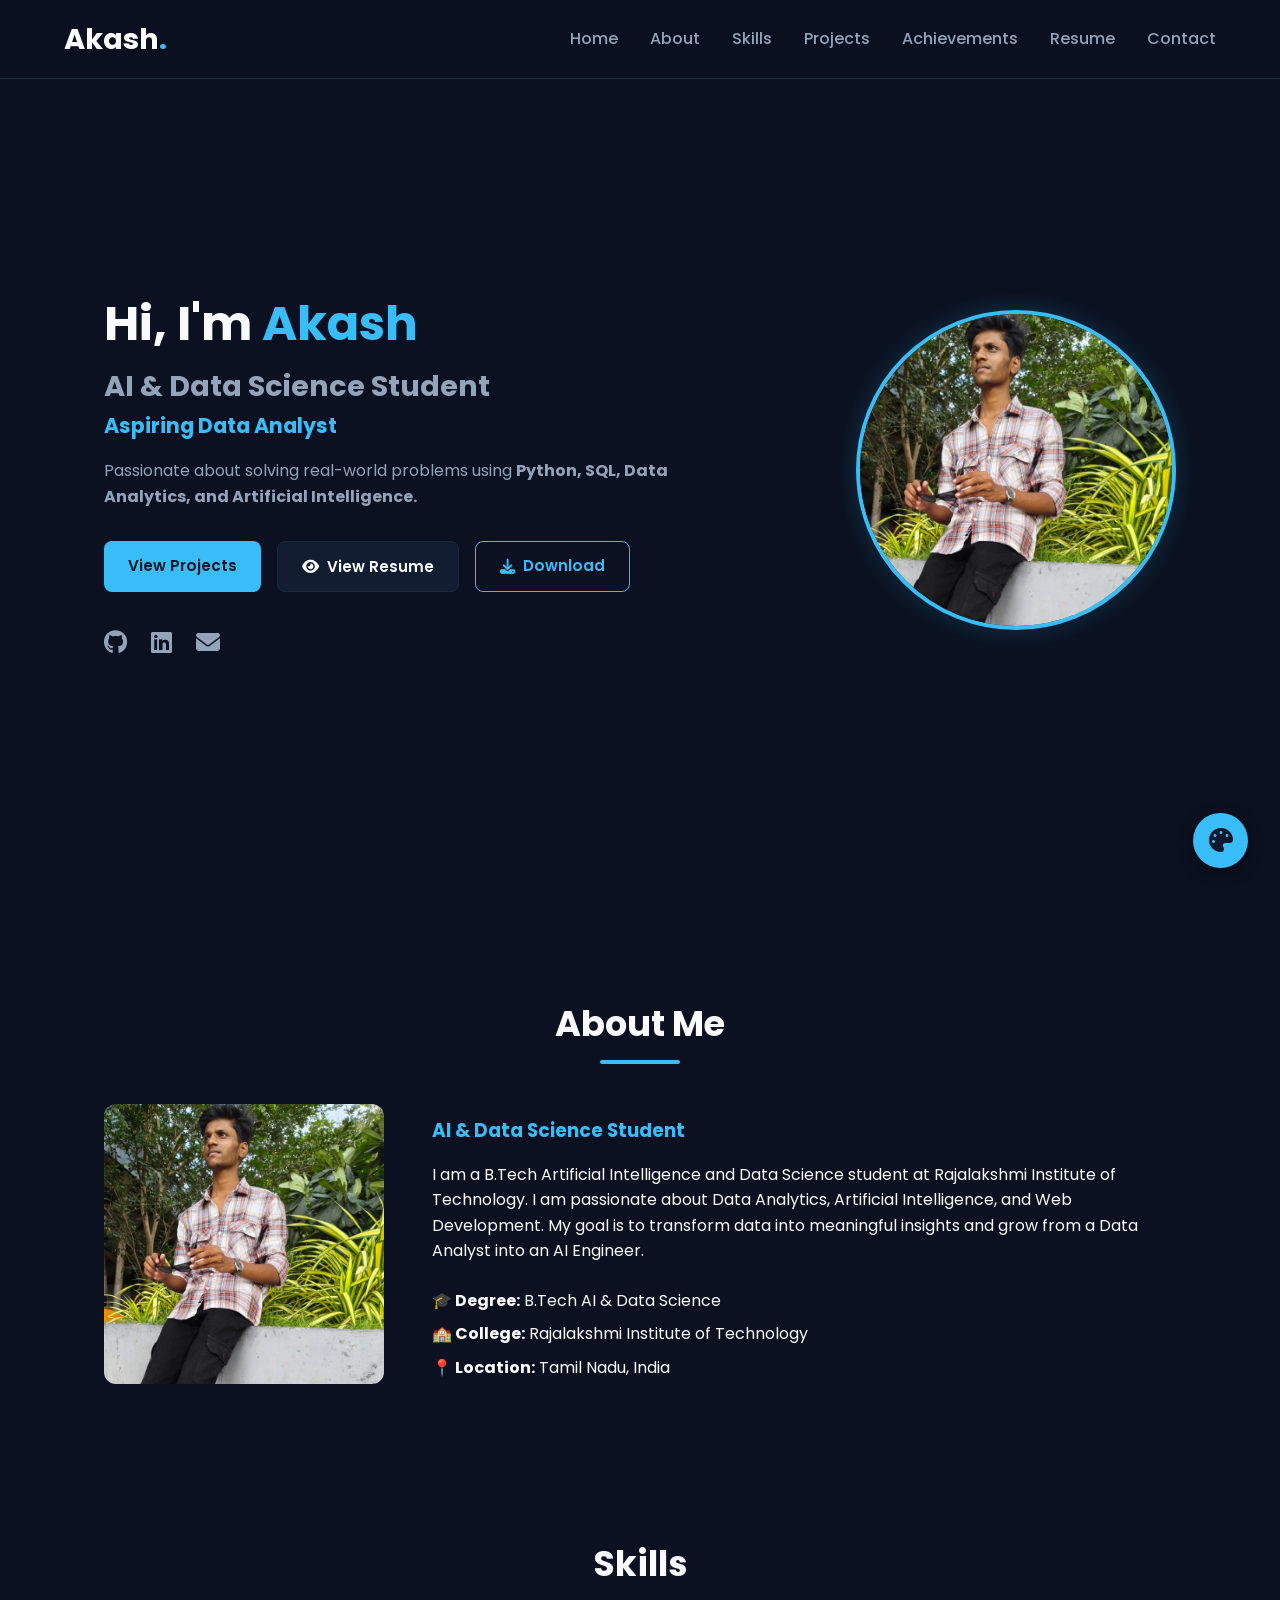
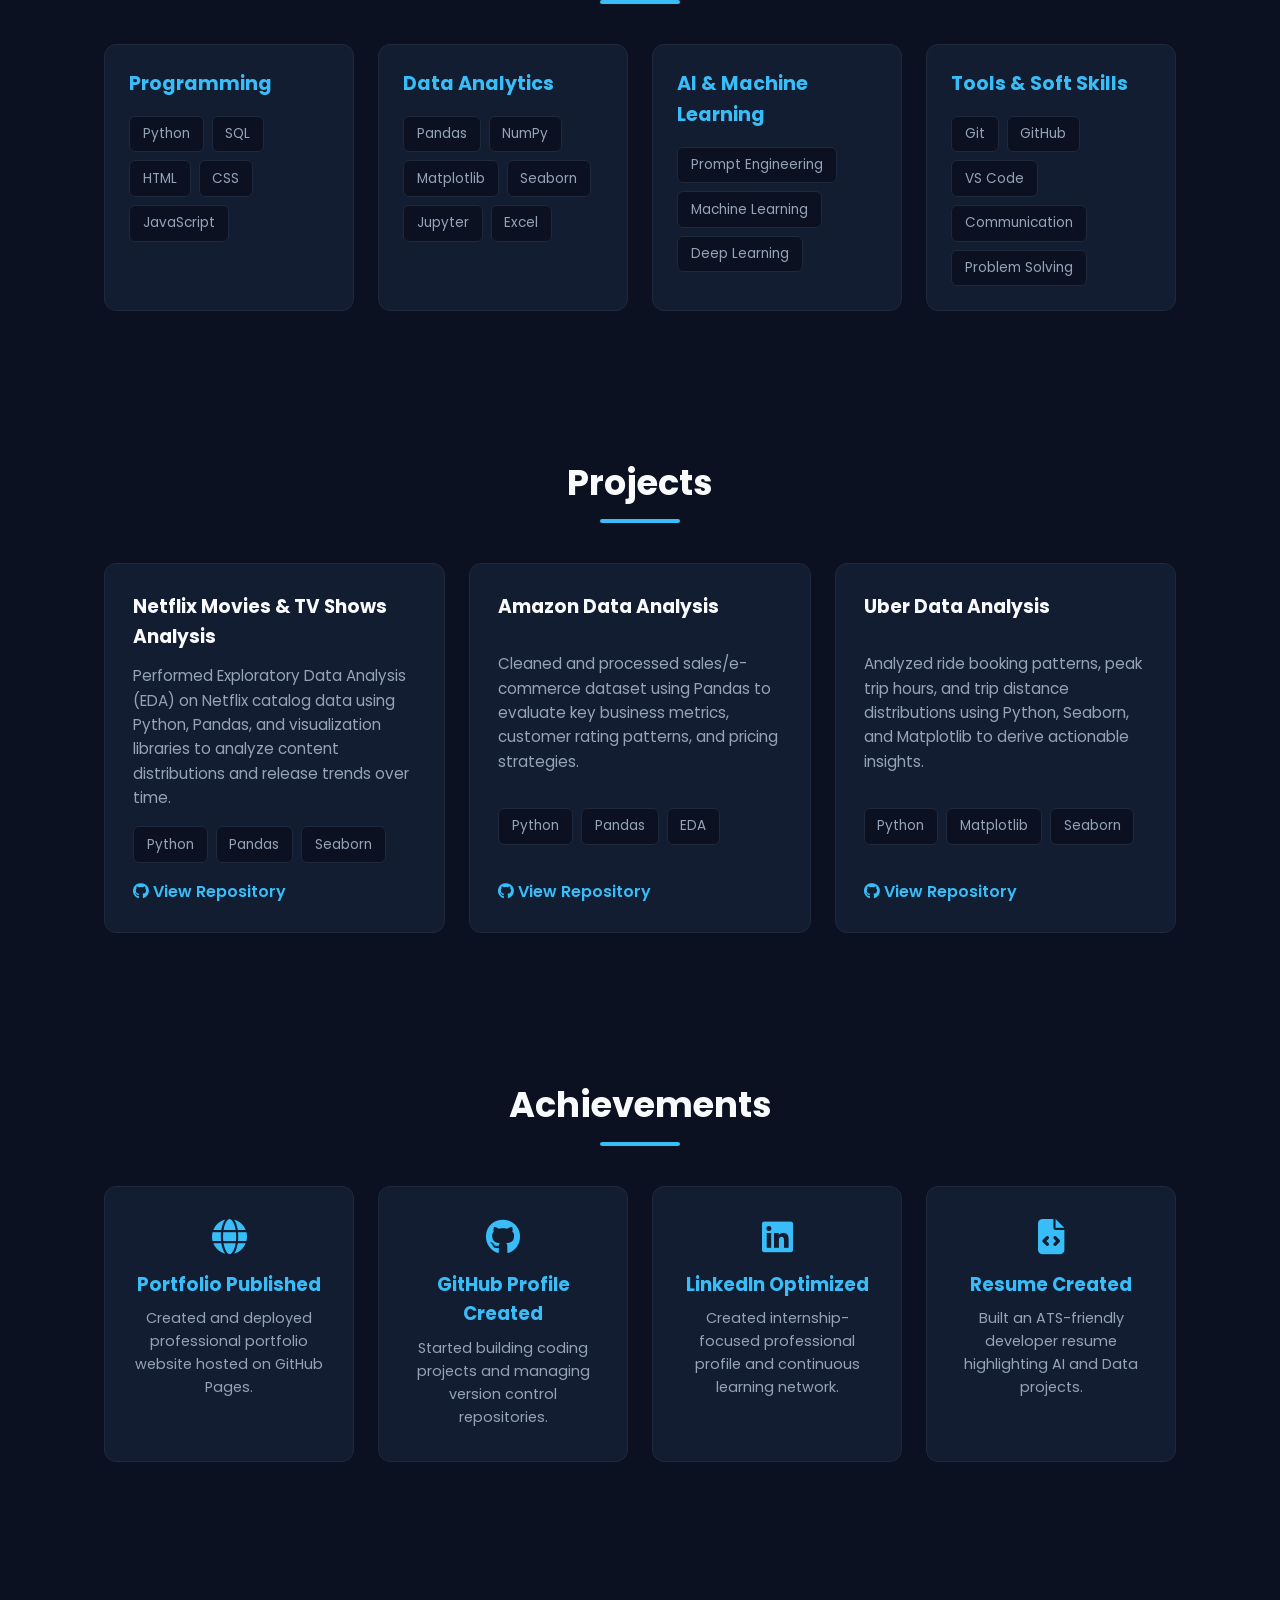
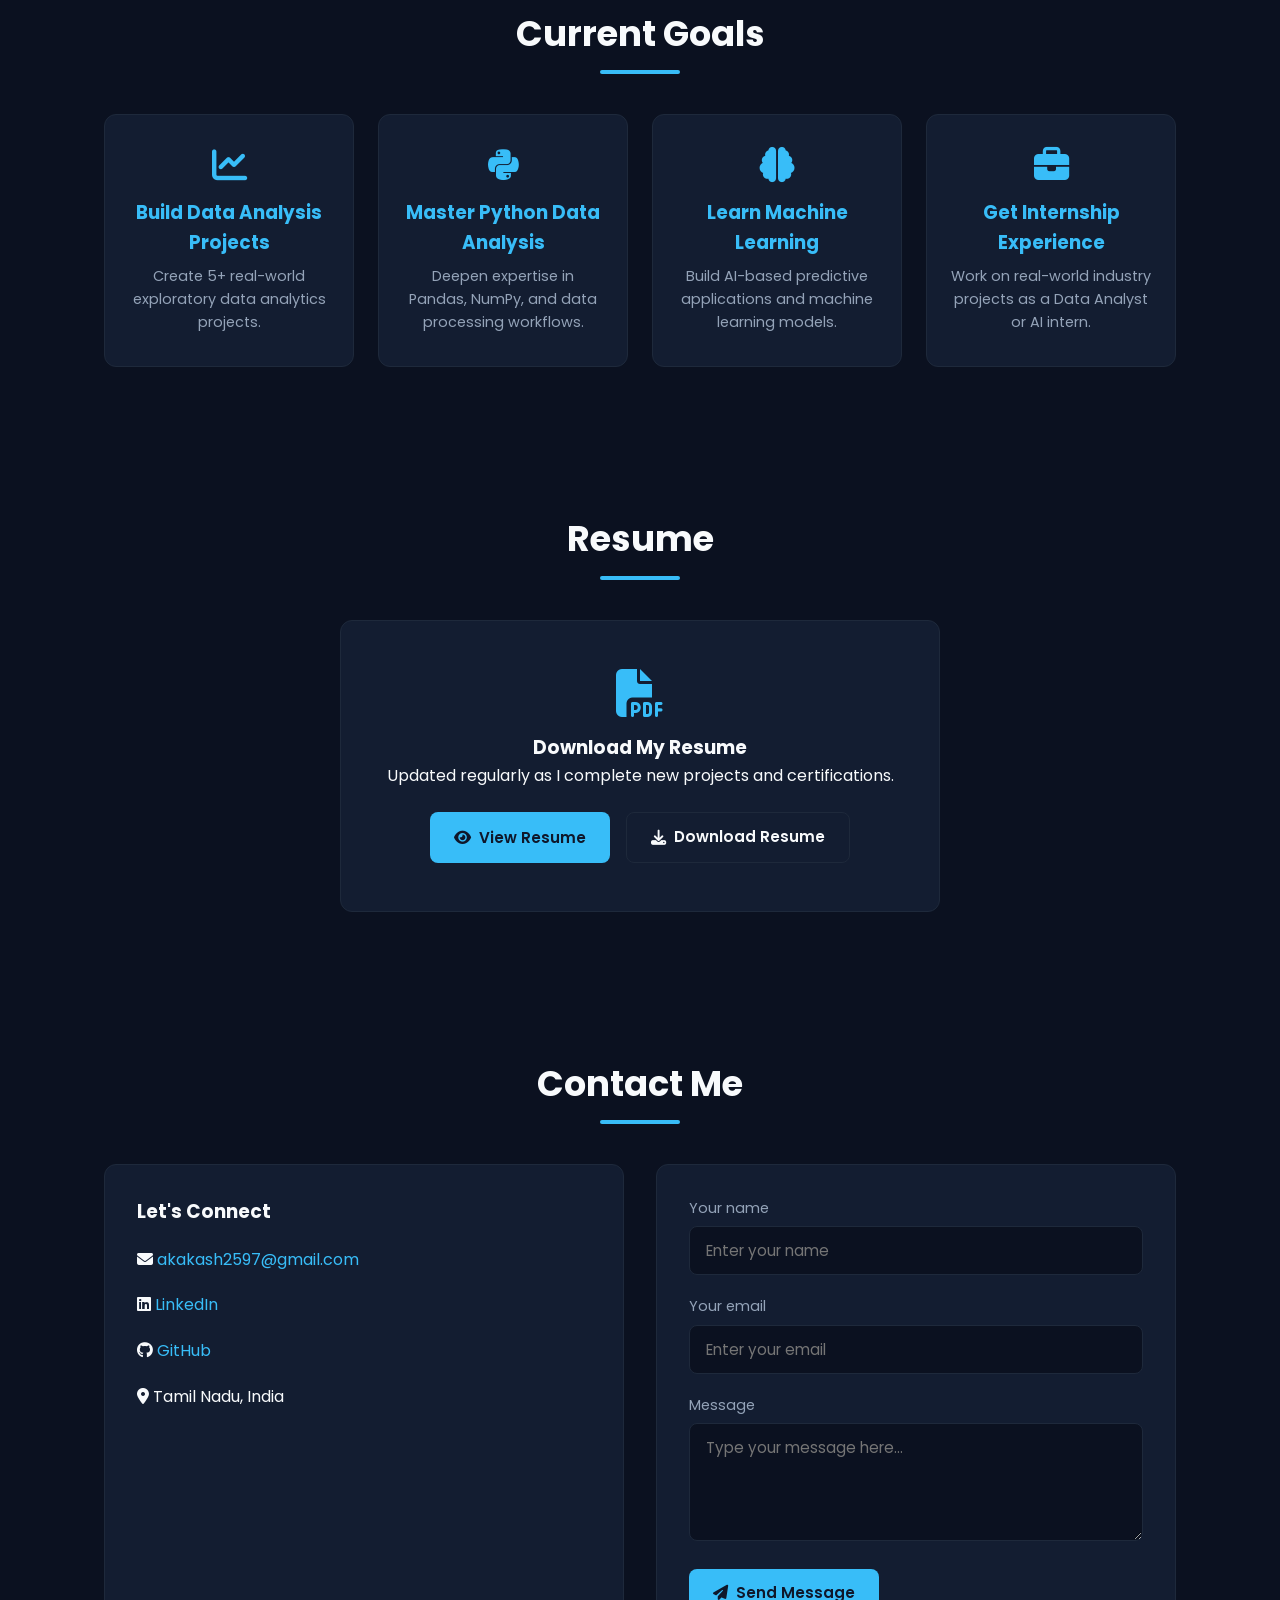
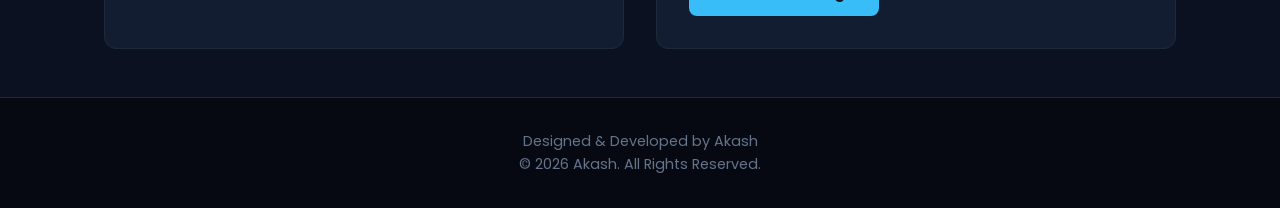
==== commit 44918a7f: "Update" ====
--- a/index.html
+++ b/index.html
@@ -1,338 +1,293 @@
 <!DOCTYPE html>
-<html lang="en" data-theme="dark">
-
+<html lang="en">
 <head>
     <meta charset="UTF-8">
     <meta name="viewport" content="width=device-width, initial-scale=1.0">
-
-    <!-- SEO -->
-    <meta name="description"
-        content="Akash - AI & Data Science student. Aspiring Data Analyst working with Python, Pandas, SQL and Matplotlib.">
-    <meta name="keywords"
-        content="Akash, AI Student, Data Analyst, Python, Pandas, SQL, Machine Learning, Portfolio">
-    <meta name="author" content="Akash">
-    <title>Akash | AI & Data Science Portfolio</title>
-
-    <link rel="icon"
-        href="data:image/svg+xml,%3Csvg xmlns='http://www.w3.org/2000/svg' viewBox='0 0 64 64'%3E%3Crect width='64' height='64' rx='14' fill='%230E1320'/%3E%3Ctext x='32' y='44' font-size='36' font-family='Arial' font-weight='700' text-anchor='middle' fill='%2338BDF8'%3EA%3C/text%3E%3C/svg%3E">
-
-    <!-- Fonts + icons -->
-    <link rel="preconnect" href="https://fonts.googleapis.com">
-    <link rel="preconnect" href="https://fonts.gstatic.com" crossorigin>
-    <link rel="stylesheet"
-        href="https://fonts.googleapis.com/css2?family=Bricolage+Grotesque:opsz,wght@12..96,600;12..96,800&family=IBM+Plex+Sans:wght@400;500&family=JetBrains+Mono:wght@400;500&display=swap">
-    <link rel="stylesheet"
-        href="https://cdnjs.cloudflare.com/ajax/libs/font-awesome/6.5.0/css/all.min.css">
-
+    <title>Akash | Portfolio</title>
     <link rel="stylesheet" href="style.css">
-
-    <!-- Apply saved theme before first paint (prevents a flash) -->
-    <script>
-        try {
-            var t = localStorage.getItem("theme");
-            if (t) document.documentElement.setAttribute("data-theme", t);
-            var a = localStorage.getItem("accent");
-            if (a) document.documentElement.style.setProperty("--accent", a);
-        } catch (e) { }
-    </script>
+    <!-- Font Awesome for Icons -->
+    <link rel="stylesheet" href="https://cdnjs.cloudflare.com/ajax/libs/font-awesome/6.4.0/css/all.min.css">
+    <!-- Google Fonts -->
+    <link href="https://fonts.googleapis.com/css2?family=Poppins:wght@300;400;500;600;700&display=swap" rel="stylesheet">
 </head>
-
 <body>
 
-<div class="progress" id="progress" aria-hidden="true"></div>
-
-<!-- ================= NAVBAR ================= -->
-<header>
-    <nav class="navbar" aria-label="Main">
-        <a class="logo" href="#home">Akash<span>.</span></a>
-
-        <ul class="nav-links" id="navLinks">
-            <li><a href="#home">Home</a></li>
-            <li><a href="#about">About</a></li>
-            <li><a href="#skills">Skills</a></li>
-            <li><a href="#projects">Projects</a></li>
-            <li><a href="#contact">Contact</a></li>
-        </ul>
-
-        <button class="menu-icon" id="menuBtn" aria-label="Open menu" aria-expanded="false"
-            aria-controls="navLinks">
-            <i class="fa-solid fa-bars"></i>
+    <!-- Navigation Header -->
+    <header>
+        <nav>
+            <a href="#home" class="logo">Akash<span>.</span></a>
+            <button class="mobile-toggle" id="mobile-toggle" aria-label="Toggle Navigation">
+                <i class="fa-solid fa-bars"></i>
+            </button>
+            <ul class="nav-links" id="nav-links">
+                <li><a href="#home">Home</a></li>
+                <li><a href="#about">About</a></li>
+                <li><a href="#skills">Skills</a></li>
+                <li><a href="#projects">Projects</a></li>
+                <li><a href="#achievements">Achievements</a></li>
+                <li><a href="#resume">Resume</a></li>
+                <li><a href="#contact">Contact</a></li>
+            </ul>
+        </nav>
+    </header>
+
+    <main>
+        <!-- Hero Section -->
+        <section id="home" class="hero">
+            <div class="hero-content">
+                <h1>Hi, I'm <span>Akash</span></h1>
+                <h2>AI & Data Science Student</h2>
+                <h3>Aspiring Data Analyst</h3>
+
+                <p>
+                    Passionate about solving real-world problems using
+                    <strong>Python, SQL, Data Analytics, and Artificial Intelligence.</strong>
+                </p>
+
+                <div class="hero-buttons">
+                    <a href="#projects" class="btn btn-primary">View Projects</a>
+                    <button onclick="openResumeModal()" class="btn btn-secondary"><i class="fa-solid fa-eye"></i> View Resume</button>
+                    <a href="resume.pdf" download="Akash_Resume.pdf" class="btn btn-outline"><i class="fa-solid fa-download"></i> Download</a>
+                </div>
+
+                <div class="social-links">
+                    <a href="https://github.com/akakash2597-bit" target="_blank" aria-label="GitHub"><i class="fa-brands fa-github"></i></a>
+                    <a href="https://www.linkedin.com/in/ak-akash-085b513a1" target="_blank" aria-label="LinkedIn"><i class="fa-brands fa-linkedin"></i></a>
+                    <a href="mailto:akakash2597@gmail.com" aria-label="Email"><i class="fa-solid fa-envelope"></i></a>
+                </div>
+            </div>
+
+            <div class="hero-image">
+                <img src="profile.jpeg" alt="Portrait of Akash">
+            </div>
+        </section>
+
+        <!-- About Section -->
+        <section id="about" class="about">
+            <h2 class="section-title">About Me</h2>
+            <div class="about-container">
+                <div class="about-img">
+                    <img src="profile.jpeg" alt="Akash">
+                </div>
+                <div class="about-text">
+                    <h3>AI & Data Science Student</h3>
+                    <p>
+                        I am a B.Tech Artificial Intelligence and Data Science student at Rajalakshmi Institute of Technology. 
+                        I am passionate about Data Analytics, Artificial Intelligence, and Web Development. My goal is to transform 
+                        data into meaningful insights and grow from a Data Analyst into an AI Engineer.
+                    </p>
+                    <div class="about-details">
+                        <p><strong>🎓 Degree:</strong> B.Tech AI & Data Science</p>
+                        <p><strong>🏫 College:</strong> Rajalakshmi Institute of Technology</p>
+                        <p><strong>📍 Location:</strong> Tamil Nadu, India</p>
+                    </div>
+                </div>
+            </div>
+        </section>
+
+        <!-- Skills Section -->
+        <section id="skills" class="skills">
+            <h2 class="section-title">Skills</h2>
+            <div class="skills-grid">
+                <div class="skill-card">
+                    <h3>Programming</h3>
+                    <div class="tags">
+                        <span>Python</span><span>SQL</span><span>HTML</span><span>CSS</span><span>JavaScript</span>
+                    </div>
+                </div>
+                <div class="skill-card">
+                    <h3>Data Analytics</h3>
+                    <div class="tags">
+                        <span>Pandas</span><span>NumPy</span><span>Matplotlib</span><span>Seaborn</span><span>Jupyter</span><span>Excel</span>
+                    </div>
+                </div>
+                <div class="skill-card">
+                    <h3>AI & Machine Learning</h3>
+                    <div class="tags">
+                        <span>Prompt Engineering</span><span>Machine Learning</span><span>Deep Learning</span>
+                    </div>
+                </div>
+                <div class="skill-card">
+                    <h3>Tools & Soft Skills</h3>
+                    <div class="tags">
+                        <span>Git</span><span>GitHub</span><span>VS Code</span><span>Communication</span><span>Problem Solving</span>
+                    </div>
+                </div>
+            </div>
+        </section>
+
+        <!-- Projects Section -->
+        <section id="projects" class="projects">
+            <h2 class="section-title">Projects</h2>
+            <div class="projects-grid">
+                <div class="project-card">
+                    <h3>Netflix Movies & TV Shows Analysis</h3>
+                    <p>Performed Exploratory Data Analysis (EDA) on Netflix catalog data using Python, Pandas, and visualization libraries to analyze content distributions and release trends over time.</p>
+                    <div class="tags">
+                        <span>Python</span><span>Pandas</span><span>Seaborn</span>
+                    </div>
+                    <a href="https://github.com/akakash2597-bit/Netflix-Movies-Analysis" target="_blank" class="project-btn"><i class="fa-brands fa-github"></i> View Repository</a>
+                </div>
+                <div class="project-card">
+                    <h3>Amazon Data Analysis</h3>
+                    <p>Cleaned and processed sales/e-commerce dataset using Pandas to evaluate key business metrics, customer rating patterns, and pricing strategies.</p>
+                    <div class="tags">
+                        <span>Python</span><span>Pandas</span><span>EDA</span>
+                    </div>
+                    <a href="https://github.com/akakash2597-bit/Amazon-Data-Analysis" target="_blank" class="project-btn"><i class="fa-brands fa-github"></i> View Repository</a>
+                </div>
+                <div class="project-card">
+                    <h3>Uber Data Analysis</h3>
+                    <p>Analyzed ride booking patterns, peak trip hours, and trip distance distributions using Python, Seaborn, and Matplotlib to derive actionable insights.</p>
+                    <div class="tags">
+                        <span>Python</span><span>Matplotlib</span><span>Seaborn</span>
+                    </div>
+                    <a href="https://github.com/akakash2597-bit/Uber-Data-Analysis" target="_blank" class="project-btn"><i class="fa-brands fa-github"></i> View Repository</a>
+                </div>
+            </div>
+        </section>
+
+        <!-- Achievements Section -->
+        <section id="achievements" class="achievements">
+            <h2 class="section-title">Achievements</h2>
+            <div class="cards-grid">
+                <div class="grid-card">
+                    <i class="fa-solid fa-globe card-icon"></i>
+                    <h3>Portfolio Published</h3>
+                    <p>Created and deployed professional portfolio website hosted on GitHub Pages.</p>
+                </div>
+                <div class="grid-card">
+                    <i class="fa-brands fa-github card-icon"></i>
+                    <h3>GitHub Profile Created</h3>
+                    <p>Started building coding projects and managing version control repositories.</p>
+                </div>
+                <div class="grid-card">
+                    <i class="fa-brands fa-linkedin card-icon"></i>
+                    <h3>LinkedIn Optimized</h3>
+                    <p>Created internship-focused professional profile and continuous learning network.</p>
+                </div>
+                <div class="grid-card">
+                    <i class="fa-solid fa-file-code card-icon"></i>
+                    <h3>Resume Created</h3>
+                    <p>Built an ATS-friendly developer resume highlighting AI and Data projects.</p>
+                </div>
+            </div>
+        </section>
+
+        <!-- Current Goals Section -->
+        <section id="goals" class="goals">
+            <h2 class="section-title">Current Goals</h2>
+            <div class="cards-grid">
+                <div class="grid-card">
+                    <i class="fa-solid fa-chart-line card-icon"></i>
+                    <h3>Build Data Analysis Projects</h3>
+                    <p>Create 5+ real-world exploratory data analytics projects.</p>
+                </div>
+                <div class="grid-card">
+                    <i class="fa-brands fa-python card-icon"></i>
+                    <h3>Master Python Data Analysis</h3>
+                    <p>Deepen expertise in Pandas, NumPy, and data processing workflows.</p>
+                </div>
+                <div class="grid-card">
+                    <i class="fa-solid fa-brain card-icon"></i>
+                    <h3>Learn Machine Learning</h3>
+                    <p>Build AI-based predictive applications and machine learning models.</p>
+                </div>
+                <div class="grid-card">
+                    <i class="fa-solid fa-briefcase card-icon"></i>
+                    <h3>Get Internship Experience</h3>
+                    <p>Work on real-world industry projects as a Data Analyst or AI intern.</p>
+                </div>
+            </div>
+        </section>
+
+        <!-- Resume Section -->
+        <section id="resume" class="resume">
+            <h2 class="section-title">Resume</h2>
+            <div class="resume-card">
+                <i class="fa-solid fa-file-pdf resume-icon"></i>
+                <h3>Download My Resume</h3>
+                <p>Updated regularly as I complete new projects and certifications.</p>
+                
+                <div class="resume-actions">
+                    <button onclick="openResumeModal()" class="btn btn-primary">
+                        <i class="fa-solid fa-eye"></i> View Resume
+                    </button>
+                    <a href="resume.pdf" download="Akash_Resume.pdf" class="btn btn-secondary">
+                        <i class="fa-solid fa-download"></i> Download Resume
+                    </a>
+                </div>
+            </div>
+        </section>
+
+        <!-- Contact Section -->
+        <section id="contact" class="contact">
+            <h2 class="section-title">Contact Me</h2>
+            <div class="contact-container">
+                <div class="contact-card">
+                    <h3>Let's Connect</h3>
+                    <p><i class="fa-solid fa-envelope"></i> <a href="mailto:akakash2597@gmail.com">akakash2597@gmail.com</a></p>
+                    <p><i class="fa-brands fa-linkedin"></i> <a href="https://www.linkedin.com/in/ak-akash-085b513a1" target="_blank">LinkedIn</a></p>
+                    <p><i class="fa-brands fa-github"></i> <a href="https://github.com/akakash2597-bit" target="_blank">GitHub</a></p>
+                    <p><i class="fa-solid fa-location-dot"></i> Tamil Nadu, India</p>
+                </div>
+
+                <div class="contact-form-card">
+                    <!-- Replace YOUR_FORMSPREE_ID with your Formspree ID to receive emails directly in Gmail -->
+                    <form action="https://formspree.io/f/YOUR_FORMSPREE_ID" method="POST" id="contactForm">
+                        <div class="form-group">
+                            <label for="name">Your name</label>
+                            <input type="text" id="name" name="name" placeholder="Enter your name" required>
+                        </div>
+                        <div class="form-group">
+                            <label for="email">Your email</label>
+                            <input type="email" id="email" name="email" placeholder="Enter your email" required>
+                        </div>
+                        <div class="form-group">
+                            <label for="message">Message</label>
+                            <textarea id="message" name="message" rows="4" placeholder="Type your message here..." required></textarea>
+                        </div>
+                        <button type="submit" class="btn btn-primary"><i class="fa-solid fa-paper-plane"></i> Send Message</button>
+                    </form>
+                </div>
+            </div>
+        </section>
+    </main>
+
+    <!-- Floating Theme Switcher Button -->
+    <div class="theme-switcher">
+        <button id="themeToggleBtn" aria-label="Select Theme" onclick="toggleThemeMenu()">
+            <i class="fa-solid fa-palette"></i>
         </button>
-    </nav>
-</header>
-
-<!-- ================= THEME DOCK ================= -->
-<div class="theme-dock">
-    <div class="theme-panel" id="themePanel" hidden>
-        <p>Mode</p>
-        <div class="seg">
-            <button type="button" data-mode="dark"><i class="fa-solid fa-moon"></i> Dark</button>
-            <button type="button" data-mode="light"><i class="fa-solid fa-sun"></i> Light</button>
-        </div>
-        <p>Accent colour</p>
-        <div class="swatches">
-            <button type="button" data-accent="#38BDF8" style="--sw:#38BDF8" aria-label="Sky blue"></button>
-            <button type="button" data-accent="#A78BFA" style="--sw:#A78BFA" aria-label="Violet"></button>
-            <button type="button" data-accent="#34D399" style="--sw:#34D399" aria-label="Emerald"></button>
-            <button type="button" data-accent="#FBBF24" style="--sw:#FBBF24" aria-label="Amber"></button>
-            <button type="button" data-accent="#FB7185" style="--sw:#FB7185" aria-label="Rose"></button>
+        <div id="themeMenu" class="theme-menu">
+            <button onclick="setTheme('default')"><span class="color-dot default"></span> Cyan Dark</button>
+            <button onclick="setTheme('purple')"><span class="color-dot purple"></span> Purple Glow</button>
+            <button onclick="setTheme('emerald')"><span class="color-dot emerald"></span> Emerald AI</button>
         </div>
     </div>
-    <button class="dock-toggle" id="dockBtn" type="button" aria-label="Customise theme" aria-expanded="false"
-        aria-controls="themePanel">
-        <i class="fa-solid fa-palette"></i>
-    </button>
-</div>
-
-<main>
-
-<!-- ================= HERO ================= -->
-<section id="home" class="hero">
-
-    <div class="hero-content">
-        <h1>Hi, I'm <span>Akash</span></h1>
-        <h2>AI & Data Science Student</h2>
-        <h3 aria-live="off"><span id="typing">Aspiring Data Analyst</span></h3>
-
-        <p>
-            Passionate about solving real-world problems using
-            <strong>Python, SQL, Data Analytics and Artificial Intelligence.</strong>
-        </p>
-
-        <div class="hero-buttons">
-            <a href="#projects" class="btn">View Projects</a>
-            <a href="Akash_Resume.pdf/Akash_V_Updated_Resume.pdf" class="btn secondary" download="Akash_Resume.pdf">
-                <i class="fa-solid fa-download"></i> Download Resume
-            </a>
-        </div>
-
-        <div class="social-icons">
-            <a href="https://github.com/akakash2597-bit" target="_blank" rel="noopener noreferrer"
-                aria-label="GitHub profile"><i class="fa-brands fa-github"></i></a>
-            <a href="https://www.linkedin.com/in/ak-akash-085b513a1" target="_blank" rel="noopener noreferrer"
-                aria-label="LinkedIn profile"><i class="fa-brands fa-linkedin"></i></a>
-            <a href="mailto:akakash2597@gmail.com" aria-label="Send an email"><i
-                    class="fa-solid fa-envelope"></i></a>
+
+    <!-- Resume Viewer Modal -->
+    <div id="resumeModal" class="modal">
+        <div class="modal-content">
+            <div class="modal-header">
+                <h3>Resume Preview</h3>
+                <span class="close-btn" onclick="closeResumeModal()">&times;</span>
+            </div>
+            <div class="modal-body">
+                <iframe id="resumeViewer" src="resume.pdf"></iframe>
+            </div>
+            <div class="modal-footer">
+                <a href="resume.pdf" download="Akash_Resume.pdf" class="btn btn-primary"><i class="fa-solid fa-download"></i> Download PDF</a>
+                <button onclick="closeResumeModal()" class="btn btn-secondary">Close</button>
+            </div>
         </div>
     </div>
 
-    <div class="hero-side">
-        <div class="profile-box">
-            <img src="profile.jpeg" alt="Portrait of Akash" width="360" height="360">
-        </div>
-</div>
-</section>
-
-<!-- Counters (numbers are filled in automatically by script.js) -->
-<section class="counter-section" aria-label="At a glance">
-    <div class="counter"><h2 id="countProjects">0</h2><p>Projects</p></div>
-    <div class="counter"><h2 id="countSkills">0</h2><p>Technical Skills</p></div>
-</section>
-
-<!-- ================= ABOUT ================= -->
-<section id="about">
-    <h2 class="section-title">About Me</h2>
-
-    <div class="about-container">
-        <div class="about-image">
-            <img src="profile.jpeg" alt="Akash" loading="lazy">
-        </div>
-
-        <div class="about-text">
-            <h3>AI & Data Science Student</h3>
-            <p>
-                I am a B.Tech Artificial Intelligence and Data Science
-                student at Rajalakshmi Institute of Technology.
-                I am passionate about Data Analytics,
-                Artificial Intelligence and Web Development.
-                My goal is to transform data into meaningful insights
-                and grow from a Data Analyst into an AI Engineer.
-            </p>
-
-            <div class="info-card">
-                <p>🎓 Degree:<br>B.Tech Artificial Intelligence and Data Science</p>
-                <p>🏫 College:<br>Rajalakshmi Institute of Technology</p>
-                <p>📍 Location:<br>Tamil Nadu, India</p>
-            </div>
-        </div>
-    </div>
-</section>
-
-<!-- ================= SKILLS ================= -->
-<section id="skills">
-    <h2 class="section-title">Skills</h2>
-
-    <div class="skills-container">
-        <div class="skill-card">
-            <h3>Programming</h3>
-            <span>Python</span><span>SQL</span><span>HTML</span><span>CSS</span><span>JavaScript</span>
-        </div>
-
-        <div class="skill-card">
-            <h3>Data Analytics</h3>
-            <span>Pandas</span><span>NumPy</span><span>Matplotlib</span><span>Jupyter Notebook</span>
-            <span>Excel</span><span>Google Sheets</span><span>Google Forms</span>
-        </div>
-
-        <div class="skill-card">
-            <h3>AI & Machine Learning</h3>
-            <span>Prompt Engineering</span><span>Machine Learning</span><span>Deep Learning</span>
-        </div>
-
-        <div class="skill-card">
-            <h3>Tools</h3>
-            <span>Git</span><span>GitHub</span><span>VS Code</span><span>Canva</span><span>MS Office</span>
-        </div>
-
-        <div class="skill-card soft">
-            <h3>Soft Skills</h3>
-            <span>Communication</span><span>Leadership</span><span>Teamwork</span>
-            <span>Problem Solving</span><span>Critical Thinking</span>
-        </div>
-    </div>
-</section>
-
-<!-- ================= PROJECTS (cards are built from the list in script.js) ================= -->
-<section id="projects">
-    <h2 class="section-title">Featured Projects</h2>
-    <div class="project-container" id="projectGrid"></div>
-</section>
-
-<!-- ================= ACHIEVEMENTS ================= -->
-<section id="achievements">
-    <h2 class="section-title">Achievements</h2>
-
-    <div class="achievement-container">
-        <div class="achievement-card">
-            <i class="fa-solid fa-globe"></i>
-            <h3>Portfolio Published</h3>
-            <p>Created and deployed professional portfolio website.</p>
-        </div>
-        <div class="achievement-card">
-            <i class="fa-brands fa-github"></i>
-            <h3>GitHub Profile Created</h3>
-            <p>Started building coding projects and repositories.</p>
-        </div>
-        <div class="achievement-card">
-            <i class="fa-brands fa-linkedin"></i>
-            <h3>LinkedIn Optimized</h3>
-            <p>Created internship-focused professional profile.</p>
-        </div>
-        <div class="achievement-card">
-            <i class="fa-solid fa-file"></i>
-            <h3>Resume Created</h3>
-            <p>Built an ATS-friendly resume.</p>
-        </div>
-    </div>
-</section>
-
-<!-- ================= CURRENT GOALS ================= -->
-<section id="goals">
-    <h2 class="section-title">Current Goals</h2>
-
-    <div class="goal-container">
-        <div class="goal-card">
-            <i class="fa-solid fa-chart-line"></i>
-            <h3>Build Data Analysis Projects</h3>
-            <p>Create 5+ real-world projects.</p>
-        </div>
-        <div class="goal-card">
-            <i class="fa-brands fa-python"></i>
-            <h3>Master Python Data Analysis</h3>
-            <p>Learn Pandas, NumPy and data processing.</p>
-        </div>
-        <div class="goal-card">
-            <i class="fa-solid fa-brain"></i>
-            <h3>Learn Machine Learning</h3>
-            <p>Build AI-based applications.</p>
-        </div>
-        <div class="goal-card">
-            <i class="fa-solid fa-briefcase"></i>
-            <h3>Get Internship Experience</h3>
-            <p>Work on real-world industry projects.</p>
-        </div>
-    </div>
-</section>
-
-<!-- ================= RESUME ================= -->
-<section id="resume">
-    <h2 class="section-title">Resume</h2>
-
-    <div class="resume-box">
-        <h3>My Resume</h3>
-        <p>Updated regularly as I complete new projects and certifications.</p>
-
-        <div class="resume-actions">
-            <a href="Akash_Resume.pdf/Akash_V_Updated_Resume.pdf" class="btn" download="Akash_Resume.pdf">
-                <i class="fa-solid fa-download"></i> Download Resume
-            </a>
-            <a href="Akash_Resume.pdf/Akash_V_Updated_Resume.pdf" class="btn secondary" target="_blank"
-                rel="noopener noreferrer">
-                <i class="fa-solid fa-up-right-from-square"></i> Open in New Tab
-            </a>
-        </div>
-
-        <div class="resume-viewer">
-            <object data="Akash_Resume.pdf/Akash_V_Updated_Resume.pdf#view=FitH" type="application/pdf"
-                aria-label="Resume preview">
-                <p class="resume-fallback">Your browser can't show the preview here.
-                    Please use the buttons above to open or download the resume.</p>
-            </object>
-        </div>
-    </div>
-</section>
-
-<!-- ================= CONTACT ================= -->
-<section id="contact">
-    <h2 class="section-title">Contact Me</h2>
-
-    <div class="contact-container">
-        <div class="contact-info">
-            <h3>Let's Connect</h3>
-            <p><i class="fa-solid fa-envelope"></i>
-                <a href="mailto:akakash2597@gmail.com">akakash2597@gmail.com</a></p>
-            <p><i class="fa-brands fa-linkedin"></i>
-                <a href="https://www.linkedin.com/in/ak-akash-085b513a1" target="_blank"
-                    rel="noopener noreferrer">LinkedIn</a></p>
-            <p><i class="fa-brands fa-github"></i>
-                <a href="https://github.com/akakash2597-bit" target="_blank"
-                    rel="noopener noreferrer">GitHub</a></p>
-            <p><i class="fa-solid fa-location-dot"></i> Tamil Nadu, India</p>
-            <p><i class="fa-solid fa-circle-check ok"></i> Open to Internship Opportunities</p>
-        </div>
-
-        <form class="contact-form" id="contactForm" novalidate>
-            <label for="cName">Your name</label>
-            <input id="cName" name="name" type="text" autocomplete="name" required>
-
-            <label for="cEmail">Your email</label>
-            <input id="cEmail" name="email" type="email" autocomplete="email" required>
-
-            <label for="cSubject">Subject</label>
-            <input id="cSubject" name="subject" type="text" required>
-
-            <label for="cMessage">Message</label>
-            <textarea id="cMessage" name="message" rows="5" required></textarea>
-
-            <!-- spam trap: real people never see or fill this -->
-            <input type="text" name="_gotcha" tabindex="-1" autocomplete="off" class="hp" aria-hidden="true">
-
-            <button type="submit" id="sendBtn">Send Message</button>
-            <p class="form-status" id="formStatus" role="status" aria-live="polite"></p>
-        </form>
-    </div>
-</section>
-
-</main>
-
-<!-- ================= FOOTER ================= -->
-<footer>
-    <h3>Designed & Developed by Akash</h3>
-    <p>Built using HTML • CSS • JavaScript</p>
-    <p>© <span id="year">2026</span> Akash. All Rights Reserved.</p>
-</footer>
-
-<script src="script.js"></script>
+    <footer>
+        <p>Designed & Developed by Akash</p>
+        <p>© 2026 Akash. All Rights Reserved.</p>
+    </footer>
+
+    <script src="script.js"></script>
 </body>
-
 </html>
--- a/style.css
+++ b/style.css
@@ -1,343 +1,617 @@
-/* ================= THEME TOKENS =================
-   Dark is the default. The accent colour is changed live from the
-   palette button (bottom-right) and saved in the visitor's browser. */
-
 :root {
-    --accent: #38BDF8;
-    --accent-ink: #04121C;          /* text colour used ON the accent */
-    --accent-text: var(--accent);   /* accent used AS text */
-    --bg: #0E1320;
-    --surface: #161D2E;
-    --surface-2: #1D2640;
-    --line: #2A3552;
-    --text: #E8ECF4;
-    --muted: #A3AEC5;
-    --shadow: 0 10px 30px rgba(0, 0, 0, .35);
-    --font-head: 'Bricolage Grotesque', 'Segoe UI', sans-serif;
-    --font-body: 'IBM Plex Sans', 'Segoe UI', sans-serif;
-    --font-mono: 'JetBrains Mono', Consolas, monospace;
-}
-
-:root[data-theme="light"] {
-    --accent-text: color-mix(in srgb, var(--accent) 55%, #000);
-    --bg: #F5F7FB;
-    --surface: #FFFFFF;
-    --surface-2: #EDF1F9;
-    --line: #D8DFEE;
-    --text: #0F172A;
-    --muted: #4B587A;
-    --shadow: 0 10px 30px rgba(20, 30, 60, .10);
-}
-
-/* ================= GLOBAL ================= */
-
-* { margin: 0; padding: 0; box-sizing: border-box; }
-
-html { scroll-behavior: smooth; scroll-padding-top: 80px; }
+    --bg-main: #0b1120;
+    --bg-card: #131d31;
+    --bg-card-hover: #1c2a45;
+    --primary: #38bdf8;
+    --primary-hover: #0284c7;
+    --text-main: #f8fafc;
+    --text-muted: #94a3b8;
+    --border-color: #1e293b;
+    --border-highlight: #38bdf8;
+}
+
+/* Theme Variations */
+body.theme-purple {
+    --bg-main: #0f0b1e;
+    --bg-card: #1a1233;
+    --bg-card-hover: #261b47;
+    --primary: #a855f7;
+    --primary-hover: #9333ea;
+    --border-highlight: #a855f7;
+}
+
+body.theme-emerald {
+    --bg-main: #061712;
+    --bg-card: #0d2820;
+    --bg-card-hover: #143d31;
+    --primary: #10b981;
+    --primary-hover: #059669;
+    --border-highlight: #10b981;
+}
+
+* {
+    margin: 0;
+    padding: 0;
+    box-sizing: border-box;
+    font-family: 'Poppins', sans-serif;
+    scroll-behavior: smooth;
+}
 
 body {
-    background: var(--bg);
-    color: var(--text);
-    font-family: var(--font-body);
-    line-height: 1.65;
-    transition: background .3s, color .3s;
-}
-
-section { padding: 80px 8%; }
-
-a { text-decoration: none; color: inherit; }
-
-img { max-width: 100%; display: block; }
-
-h1, h2, h3 { font-family: var(--font-head); line-height: 1.15; }
-
-:focus-visible { outline: 3px solid var(--accent); outline-offset: 3px; border-radius: 6px; }
-
-/* scroll progress bar */
-.progress {
-    position: fixed; top: 0; left: 0; height: 3px; width: 100%;
-    background: var(--accent); transform-origin: left; transform: scaleX(0);
+    background-color: var(--bg-main);
+    color: var(--text-main);
+    line-height: 1.6;
+    transition: background-color 0.3s ease, color 0.3s ease;
+}
+
+span {
+    color: var(--primary);
+}
+
+/* Header Navigation */
+header {
+    position: fixed;
+    top: 0;
+    width: 100%;
+    background: rgba(11, 17, 32, 0.9);
+    backdrop-filter: blur(10px);
+    z-index: 1000;
+    padding: 1rem 5%;
+    border-bottom: 1px solid var(--border-color);
+}
+
+nav {
+    display: flex;
+    justify-content: space-between;
+    align-items: center;
+    max-width: 1200px;
+    margin: 0 auto;
+}
+
+.logo {
+    font-size: 1.8rem;
+    font-weight: 700;
+    text-decoration: none;
+    color: #fff;
+}
+
+.nav-links {
+    display: flex;
+    list-style: none;
+    gap: 2rem;
+}
+
+.nav-links a {
+    color: var(--text-muted);
+    text-decoration: none;
+    font-weight: 500;
+    transition: 0.3s;
+}
+
+.nav-links a:hover {
+    color: var(--primary);
+}
+
+.mobile-toggle {
+    display: none;
+    background: none;
+    border: none;
+    color: var(--text-main);
+    font-size: 1.5rem;
+    cursor: pointer;
+}
+
+/* Sections */
+section {
+    padding: 6rem 5% 3rem;
+    max-width: 1200px;
+    margin: 0 auto;
+}
+
+.section-title {
+    font-size: 2.2rem;
+    text-align: center;
+    margin-bottom: 2.5rem;
+    position: relative;
+}
+
+.section-title::after {
+    content: '';
+    display: block;
+    width: 80px;
+    height: 4px;
+    background: var(--primary);
+    margin: 0.5rem auto 0;
+    border-radius: 2px;
+}
+
+/* Hero Section */
+.hero {
+    display: flex;
+    align-items: center;
+    justify-content: space-between;
+    min-height: 100vh;
+    gap: 2rem;
+}
+
+.hero-content {
+    max-width: 600px;
+}
+
+.hero-content h1 {
+    font-size: 3rem;
+}
+
+.hero-content h2 {
+    font-size: 1.8rem;
+    color: var(--text-muted);
+}
+
+.hero-content h3 {
+    font-size: 1.3rem;
+    color: var(--primary);
+    margin-bottom: 1rem;
+}
+
+.hero-content p {
+    margin-bottom: 2rem;
+    color: var(--text-muted);
+}
+
+.hero-buttons {
+    display: flex;
+    gap: 1rem;
+    flex-wrap: wrap;
+    margin-bottom: 2rem;
+}
+
+.btn {
+    padding: 0.75rem 1.5rem;
+    border-radius: 8px;
+    text-decoration: none;
+    font-weight: 600;
+    display: inline-flex;
+    align-items: center;
+    gap: 0.5rem;
+    transition: 0.3s;
+    cursor: pointer;
+    border: none;
+    font-size: 0.95rem;
+}
+
+.btn-primary {
+    background: var(--primary);
+    color: #0f172a;
+}
+
+.btn-primary:hover {
+    background: var(--primary-hover);
+    color: #fff;
+}
+
+.btn-secondary {
+    background: var(--bg-card);
+    color: var(--text-main);
+    border: 1px solid var(--border-color);
+}
+
+.btn-secondary:hover {
+    background: var(--bg-card-hover);
+}
+
+.btn-outline {
+    border: 1px solid var(--primary);
+    color: var(--primary);
+    background: transparent;
+}
+
+.btn-outline:hover {
+    background: rgba(56, 189, 248, 0.1);
+}
+
+.social-links {
+    display: flex;
+    gap: 1.5rem;
+}
+
+.social-links a {
+    font-size: 1.5rem;
+    color: var(--text-muted);
+    transition: 0.3s;
+}
+
+.social-links a:hover {
+    color: var(--primary);
+}
+
+.hero-image img {
+    width: 320px;
+    height: 320px;
+    border-radius: 50%;
+    object-fit: cover;
+    border: 4px solid var(--primary);
+    box-shadow: 0 0 25px rgba(56, 189, 248, 0.2);
+}
+
+/* About Section */
+.about-container {
+    display: flex;
+    gap: 3rem;
+    align-items: center;
+}
+
+.about-img img {
+    width: 280px;
+    border-radius: 12px;
+}
+
+.about-text h3 {
+    margin-bottom: 1rem;
+    color: var(--primary);
+}
+
+.about-details {
+    margin-top: 1.5rem;
+    display: flex;
+    flex-direction: column;
+    gap: 0.5rem;
+}
+
+/* Skills Grid */
+.skills-grid {
+    display: grid;
+    grid-template-columns: repeat(auto-fit, minmax(250px, 1fr));
+    gap: 1.5rem;
+}
+
+.skill-card {
+    background: var(--bg-card);
+    padding: 1.5rem;
+    border-radius: 12px;
+    border: 1px solid var(--border-color);
+}
+
+.skill-card h3 {
+    margin-bottom: 1rem;
+    font-size: 1.2rem;
+    color: var(--primary);
+}
+
+.tags {
+    display: flex;
+    flex-wrap: wrap;
+    gap: 0.5rem;
+}
+
+.tags span {
+    background: var(--bg-main);
+    color: var(--text-muted);
+    padding: 0.4rem 0.8rem;
+    border-radius: 6px;
+    font-size: 0.85rem;
+    border: 1px solid var(--border-color);
+}
+
+/* Projects Grid */
+.projects-grid {
+    display: grid;
+    grid-template-columns: repeat(auto-fit, minmax(300px, 1fr));
+    gap: 1.5rem;
+}
+
+.project-card {
+    background: var(--bg-card);
+    padding: 1.75rem;
+    border-radius: 12px;
+    border: 1px solid var(--border-color);
+    display: flex;
+    flex-direction: column;
+    justify-content: space-between;
+}
+
+.project-card h3 {
+    color: var(--text-main);
+    margin-bottom: 0.75rem;
+}
+
+.project-card p {
+    color: var(--text-muted);
+    font-size: 0.95rem;
+    margin-bottom: 1rem;
+}
+
+.project-btn {
+    color: var(--primary);
+    text-decoration: none;
+    font-weight: 600;
+    margin-top: 1rem;
+    display: inline-block;
+}
+
+/* Grid Cards for Achievements and Goals */
+.cards-grid {
+    display: grid;
+    grid-template-columns: repeat(auto-fit, minmax(240px, 1fr));
+    gap: 1.5rem;
+}
+
+.grid-card {
+    background: var(--bg-card);
+    border: 1px solid var(--border-color);
+    padding: 2rem 1.5rem;
+    border-radius: 12px;
+    text-align: center;
+    transition: transform 0.3s ease, border-color 0.3s ease;
+}
+
+.grid-card:hover {
+    transform: translateY(-5px);
+    border-color: var(--border-highlight);
+}
+
+.card-icon {
+    font-size: 2.2rem;
+    color: var(--primary);
+    margin-bottom: 1rem;
+}
+
+.grid-card h3 {
+    color: var(--primary);
+    font-size: 1.15rem;
+    margin-bottom: 0.5rem;
+}
+
+.grid-card p {
+    color: var(--text-muted);
+    font-size: 0.9rem;
+}
+
+/* Resume Section */
+.resume-card {
+    background: var(--bg-card);
+    padding: 3rem 2rem;
+    border-radius: 12px;
+    text-align: center;
+    border: 1px solid var(--border-color);
+    max-width: 600px;
+    margin: 0 auto;
+}
+
+.resume-icon {
+    font-size: 3rem;
+    color: var(--primary);
+    margin-bottom: 1rem;
+}
+
+.resume-actions {
+    margin-top: 1.5rem;
+    display: flex;
+    justify-content: center;
+    gap: 1rem;
+    flex-wrap: wrap;
+}
+
+/* Contact Section */
+.contact-container {
+    display: grid;
+    grid-template-columns: 1fr 1fr;
+    gap: 2rem;
+}
+
+.contact-card, .contact-form-card {
+    background: var(--bg-card);
+    padding: 2rem;
+    border-radius: 12px;
+    border: 1px solid var(--border-color);
+}
+
+.contact-card p {
+    margin-top: 1.25rem;
+}
+
+.contact-card a {
+    color: var(--primary);
+    text-decoration: none;
+}
+
+.form-group {
+    margin-bottom: 1.25rem;
+}
+
+.form-group label {
+    display: block;
+    margin-bottom: 0.4rem;
+    color: var(--text-muted);
+    font-size: 0.9rem;
+}
+
+.form-group input, .form-group textarea {
+    width: 100%;
+    padding: 0.75rem 1rem;
+    background: var(--bg-main);
+    border: 1px solid var(--border-color);
+    border-radius: 8px;
+    color: var(--text-main);
+    font-size: 0.95rem;
+}
+
+.form-group input:focus, .form-group textarea:focus {
+    outline: none;
+    border-color: var(--primary);
+}
+
+/* Floating Palette Theme Switcher */
+.theme-switcher {
+    position: fixed;
+    bottom: 2rem;
+    right: 2rem;
+    z-index: 1000;
+}
+
+#themeToggleBtn {
+    width: 55px;
+    height: 55px;
+    border-radius: 50%;
+    background: var(--primary);
+    color: #0f172a;
+    border: none;
+    font-size: 1.5rem;
+    cursor: pointer;
+    box-shadow: 0 4px 15px rgba(0, 0, 0, 0.4);
+    transition: transform 0.3s ease;
+}
+
+#themeToggleBtn:hover {
+    transform: scale(1.1);
+}
+
+.theme-menu {
+    display: none;
+    position: absolute;
+    bottom: 70px;
+    right: 0;
+    background: var(--bg-card);
+    border: 1px solid var(--border-color);
+    border-radius: 10px;
+    padding: 0.5rem;
+    flex-direction: column;
+    gap: 0.5rem;
+    box-shadow: 0 4px 20px rgba(0,0,0,0.5);
+    min-width: 160px;
+}
+
+.theme-menu.active {
+    display: flex;
+}
+
+.theme-menu button {
+    background: none;
+    border: none;
+    color: var(--text-main);
+    padding: 0.5rem 1rem;
+    text-align: left;
+    cursor: pointer;
+    border-radius: 6px;
+    display: flex;
+    align-items: center;
+    gap: 0.5rem;
+    font-size: 0.9rem;
+}
+
+.theme-menu button:hover {
+    background: var(--bg-main);
+}
+
+.color-dot {
+    width: 12px;
+    height: 12px;
+    border-radius: 50%;
+    display: inline-block;
+}
+
+.color-dot.default { background: #38bdf8; }
+.color-dot.purple { background: #a855f7; }
+.color-dot.emerald { background: #10b981; }
+
+/* Modal */
+.modal {
+    display: none;
+    position: fixed;
+    top: 0;
+    left: 0;
+    width: 100%;
+    height: 100%;
+    background: rgba(0, 0, 0, 0.85);
     z-index: 2000;
-}
-
-/* ================= NAVBAR ================= */
-
-header { position: fixed; top: 0; width: 100%; z-index: 1000; }
-
-.navbar {
-    display: flex; justify-content: space-between; align-items: center;
-    padding: 16px 8%;
-    background: color-mix(in srgb, var(--bg) 85%, transparent);
-    backdrop-filter: blur(10px);
-    border-bottom: 1px solid var(--line);
-}
-
-.logo { font-family: var(--font-head); font-size: 28px; font-weight: 800; }
-.logo span { color: var(--accent-text); }
-
-.nav-links { display: flex; gap: 30px; list-style: none; }
-.nav-links a { font-size: 16px; padding: 6px 0; border-bottom: 2px solid transparent; transition: .2s; }
-.nav-links a:hover { color: var(--accent-text); }
-.nav-links a.active { color: var(--accent-text); border-bottom-color: var(--accent); }
-
-.menu-icon {
-    display: none; background: none; border: 0; color: inherit;
-    font-size: 24px; cursor: pointer; padding: 6px;
-}
-
-/* ================= HERO ================= */
-
-.hero {
-    min-height: 100vh;
-    display: grid; grid-template-columns: 1.1fr .9fr; align-items: center; gap: 50px;
-    padding-top: 120px;
-}
-
-.hero-content { max-width: 620px; }
-
-.hero h1 { font-size: clamp(40px, 6vw, 62px); font-weight: 800; }
-.hero h1 span { color: var(--accent-text); }
-.hero h2 { font-size: clamp(22px, 3vw, 30px); font-weight: 600; margin-top: 10px; }
-.hero h3 { color: var(--accent-text); font-size: 22px; font-weight: 600; min-height: 36px; margin-top: 6px; }
-.hero h3 #typing::after { content: "▍"; margin-left: 2px; animation: blink 1s steps(1) infinite; }
-@keyframes blink { 50% { opacity: 0; } }
-
-.hero p { margin: 20px 0; font-size: 18px; color: var(--muted); }
-.hero p strong { color: var(--text); font-weight: 500; }
-
-.hero-buttons { display: flex; flex-wrap: wrap; gap: 14px; }
-
-.btn {
-    display: inline-flex; align-items: center; gap: 8px;
-    padding: 12px 26px; border-radius: 12px;
-    background: var(--accent); color: var(--accent-ink); font-weight: 500;
-    border: 2px solid var(--accent);
-    transition: transform .2s, background .2s, color .2s;
-}
-.btn:hover { transform: translateY(-3px); }
-.btn.secondary { background: transparent; color: var(--text); border-color: var(--line); }
-.btn.secondary:hover { border-color: var(--accent); color: var(--accent-text); }
-
-.social-icons { margin-top: 28px; display: flex; gap: 14px; }
-.social-icons a {
-    width: 46px; height: 46px; display: grid; place-items: center;
-    font-size: 21px; border-radius: 50%;
-    background: var(--surface); border: 1px solid var(--line);
-    transition: .2s;
-}
-.social-icons a:hover { background: var(--accent); color: var(--accent-ink); border-color: var(--accent); transform: translateY(-3px); }
-
-.hero-side { display: flex; flex-direction: column; align-items: center; gap: 0; }
-
-.profile-box img {
-    width: min(360px, 78vw); aspect-ratio: 1; object-fit: cover;
-    border-radius: 36px;
-    border: 3px solid var(--accent);
-    box-shadow: 14px 14px 0 color-mix(in srgb, var(--accent) 28%, transparent);
-}
-
-/* ================= COUNTER ================= */
-
-.counter-section { display: flex; justify-content: center; flex-wrap: wrap; gap: 28px; text-align: center; padding-top: 20px; padding-bottom: 20px; }
-.counter {
-    background: var(--surface); border: 1px solid var(--line);
-    padding: 26px 20px; border-radius: 16px; width: 220px;
-}
-.counter h2 { color: var(--accent-text); font-size: 42px; font-weight: 800; }
-.counter p { color: var(--muted); }
-
-/* ================= SECTION TITLE ================= */
-
-.section-title {
-    font-size: clamp(30px, 4.5vw, 42px); font-weight: 800; margin-bottom: 44px;
-    display: flex; align-items: center; gap: 18px;
-}
-.section-title::after { content: ""; flex: 1; height: 2px; background: linear-gradient(90deg, var(--accent), transparent); opacity: .5; }
-
-/* ================= ABOUT ================= */
-
-.about-container { display: flex; align-items: center; gap: 50px; }
-.about-image img { width: 290px; border-radius: 24px; border: 1px solid var(--line); box-shadow: var(--shadow); }
-.about-text { max-width: 700px; }
-.about-text h3 { font-size: 26px; margin-bottom: 12px; }
-.about-text p { color: var(--muted); font-size: 18px; }
-.info-card { background: var(--surface); border: 1px solid var(--line); padding: 22px 25px; margin-top: 22px; border-radius: 16px; }
-.info-card p { font-size: 16px; color: var(--text); }
-.info-card p + p { margin-top: 12px; }
-
-/* ================= SKILLS ================= */
-
-.skills-container { display: grid; grid-template-columns: repeat(auto-fit, minmax(260px, 1fr)); gap: 24px; }
-.skill-card { background: var(--surface); border: 1px solid var(--line); padding: 28px; border-radius: 18px; }
-.skill-card h3 { color: var(--accent-text); margin-bottom: 14px; font-size: 20px; }
-.skill-card span {
-    display: inline-block; margin: 4px 4px 4px 0; padding: 6px 14px; border-radius: 10px; font-size: 14px;
-    background: var(--surface-2); border: 1px solid var(--line);
-    transition: .2s;
-}
-.skill-card span:hover { background: var(--accent); color: var(--accent-ink); border-color: var(--accent); }
-
-/* ================= PROJECTS ================= */
-
-.project-container { display: grid; grid-template-columns: repeat(auto-fit, minmax(300px, 1fr)); gap: 28px; }
-
-.project-card {
-    display: flex; flex-direction: column;
-    background: var(--surface); border: 1px solid var(--line); border-radius: 18px; overflow: hidden;
-    transition: transform .25s, border-color .25s;
-}
-.project-card:hover { transform: translateY(-6px); border-color: var(--accent); }
-
-.project-head {
-    display: flex; align-items: center; justify-content: space-between;
-    padding: 22px 22px 18px; background: var(--surface-2); border-bottom: 1px solid var(--line);
-}
-.project-head i { font-size: 34px; color: var(--accent-text); }
-.project-head code { font: 12px var(--font-mono); color: var(--muted); }
-
-.project-body { display: flex; flex-direction: column; flex: 1; padding: 22px; }
-.project-body h3 { font-size: 22px; margin-bottom: 10px; }
-.project-body p { color: var(--muted); flex: 1; }
-
-.tech { display: flex; flex-wrap: wrap; gap: 8px; margin: 18px 0; }
-.tech span { font: 12px var(--font-mono); padding: 4px 10px; border-radius: 8px; color: var(--accent-text); border: 1px solid var(--line); }
-
-.project-links { display: flex; flex-wrap: wrap; gap: 10px; }
-.project-links a {
-    display: inline-flex; align-items: center; gap: 8px;
-    padding: 9px 16px; border-radius: 10px; font-size: 14px; font-weight: 500;
-    background: var(--accent); color: var(--accent-ink); border: 2px solid var(--accent); transition: .2s;
-}
-.project-links a.ghost { background: transparent; color: var(--text); border-color: var(--line); }
-.project-links a:hover { transform: translateY(-2px); }
-.project-links a.ghost:hover { border-color: var(--accent); color: var(--accent-text); }
-
-/* ================= CERTIFICATES / ACHIEVEMENTS / GOALS ================= */
-
-.achievement-container, .goal-container {
-    display: grid; grid-template-columns: repeat(auto-fit, minmax(250px, 1fr)); gap: 24px;
-}
-
-.achievement-card, .goal-card {
-    background: var(--surface); border: 1px solid var(--line);
-    padding: 28px; border-radius: 18px; text-align: center; transition: .25s;
-}
-.achievement-card:hover, .goal-card:hover { transform: translateY(-6px); border-color: var(--accent); }
-
-.goal-card h3, .achievement-card h3 { color: var(--accent-text); font-size: 20px; margin-bottom: 8px; }
-.goal-card p, .achievement-card p { color: var(--muted); }
-.achievement-card > i, .goal-card > i { font-size: 30px; color: var(--accent-text); margin-bottom: 14px; }
-
-
-/* ================= RESUME ================= */
-
-.resume-box { background: var(--surface); border: 1px solid var(--line); padding: 44px 24px; text-align: center; border-radius: 20px; }
-.resume-box h3 { font-size: 26px; margin-bottom: 8px; }
-.resume-box p { color: var(--muted); margin-bottom: 22px; }
-.resume-actions { display: flex; flex-wrap: wrap; justify-content: center; gap: 14px; margin-bottom: 28px; }
-.resume-viewer {
-    width: 100%; max-width: 900px; margin: 0 auto; height: 720px;
-    border: 1px solid var(--line); border-radius: 14px; overflow: hidden; background: var(--surface-2);
-}
-.resume-viewer object { width: 100%; height: 100%; display: block; }
-.resume-viewer .resume-fallback { padding: 40px 20px; margin: 0; }
-
-/* ================= CONTACT ================= */
-
-.contact-container { display: flex; gap: 48px; }
-.contact-info, .contact-form { flex: 1; }
-.contact-info h3 { font-size: 26px; margin-bottom: 18px; }
-.contact-info p { margin-bottom: 12px; color: var(--muted); }
-.contact-info i { width: 26px; color: var(--accent-text); }
-.contact-info i.ok { color: #34D399; }
-.contact-info a:hover { color: var(--accent-text); text-decoration: underline; }
-
-.contact-form label { display: block; font-size: 14px; color: var(--muted); margin-bottom: 6px; }
-.contact-form input, .contact-form textarea {
-    width: 100%; padding: 13px 15px; margin-bottom: 16px;
-    background: var(--surface); color: var(--text);
-    border: 1px solid var(--line); border-radius: 10px; font: 16px var(--font-body);
-}
-.contact-form input:focus, .contact-form textarea:focus { outline: none; border-color: var(--accent); box-shadow: 0 0 0 3px color-mix(in srgb, var(--accent) 30%, transparent); }
-.contact-form .invalid { border-color: #F87171; }
-.contact-form .hp { position: absolute; left: -9999px; height: 0; width: 0; opacity: 0; }
-.contact-form button {
-    padding: 13px 30px; border: 0; border-radius: 12px; cursor: pointer;
-    background: var(--accent); color: var(--accent-ink); font: 500 16px var(--font-body);
-}
-.contact-form button:disabled { opacity: .6; cursor: wait; }
-.form-status { margin-top: 14px; min-height: 24px; font-size: 15px; }
-.form-status.ok { color: #34D399; }
-.form-status.err { color: #F87171; }
-
-/* ================= FOOTER ================= */
-
-footer { background: var(--surface); border-top: 1px solid var(--line); text-align: center; padding: 34px 20px; color: var(--muted); }
-footer h3 { color: var(--text); margin-bottom: 6px; }
-
-/* ================= THEME DOCK ================= */
-
-.theme-dock { position: fixed; right: 20px; bottom: 20px; z-index: 1500; display: flex; flex-direction: column; align-items: flex-end; gap: 12px; }
-
-.dock-toggle {
-    width: 52px; height: 52px; border-radius: 50%; border: 0; cursor: pointer;
-    background: var(--accent); color: var(--accent-ink); font-size: 20px; box-shadow: var(--shadow);
-    transition: transform .2s;
-}
-.dock-toggle:hover { transform: rotate(-12deg) scale(1.06); }
-
-.theme-panel {
-    width: 230px; padding: 16px; background: var(--surface); border: 1px solid var(--line);
-    border-radius: 16px; box-shadow: var(--shadow);
-}
-.theme-panel[hidden] { display: none; }
-.theme-panel p { font-size: 13px; color: var(--muted); margin: 0 0 8px; }
-.theme-panel p:not(:first-child) { margin-top: 14px; }
-
-.seg { display: grid; grid-template-columns: 1fr 1fr; gap: 6px; }
-.seg button {
-    padding: 8px; border-radius: 9px; border: 1px solid var(--line); cursor: pointer;
-    background: var(--surface-2); color: var(--text); font: 14px var(--font-body);
-}
-.seg button[aria-pressed="true"] { background: var(--accent); color: var(--accent-ink); border-color: var(--accent); }
-
-.swatches { display: flex; gap: 10px; }
-.swatches button {
-    width: 30px; height: 30px; border-radius: 50%; cursor: pointer;
-    background: var(--sw); border: 3px solid var(--surface); box-shadow: 0 0 0 1px var(--line);
-}
-.swatches button[aria-pressed="true"] { box-shadow: 0 0 0 3px var(--text); }
-
-/* ================= RESPONSIVE ================= */
-
-@media (max-width: 900px) {
-    section { padding: 70px 6%; }
-    .navbar { padding: 14px 6%; }
-
-    .menu-icon { display: block; }
+    justify-content: center;
+    align-items: center;
+    padding: 1.5rem;
+}
+
+.modal-content {
+    background: var(--bg-card);
+    width: 100%;
+    max-width: 900px;
+    height: 85vh;
+    border-radius: 12px;
+    display: flex;
+    flex-direction: column;
+    border: 1px solid var(--border-color);
+    overflow: hidden;
+}
+
+.modal-header {
+    padding: 1rem 1.5rem;
+    display: flex;
+    justify-content: space-between;
+    align-items: center;
+    border-bottom: 1px solid var(--border-color);
+}
+
+.close-btn {
+    font-size: 1.8rem;
+    cursor: pointer;
+    color: var(--text-muted);
+}
+
+.modal-body {
+    flex: 1;
+}
+
+.modal-body iframe {
+    width: 100%;
+    height: 100%;
+    border: none;
+}
+
+.modal-footer {
+    padding: 1rem 1.5rem;
+    display: flex;
+    justify-content: flex-end;
+    gap: 1rem;
+    border-top: 1px solid var(--border-color);
+}
+
+/* Footer */
+footer {
+    text-align: center;
+    padding: 2rem;
+    background: #060911;
+    color: #64748b;
+    font-size: 0.9rem;
+    border-top: 1px solid var(--border-color);
+}
+
+/* Mobile Responsiveness */
+@media (max-width: 768px) {
+    .hero, .about-container, .contact-container {
+        grid-template-columns: 1fr;
+        flex-direction: column;
+        text-align: center;
+    }
+    
+    .hero-buttons, .social-links, .resume-actions {
+        justify-content: center;
+    }
+
+    .mobile-toggle {
+        display: block;
+    }
+
     .nav-links {
-        position: absolute; top: 100%; left: 0; right: 0;
-        flex-direction: column; gap: 0;
-        background: var(--bg); border-bottom: 1px solid var(--line);
-        max-height: 0; overflow: hidden; transition: max-height .3s;
+        display: none;
+        position: absolute;
+        top: 100%;
+        left: 0;
+        width: 100%;
+        background: var(--bg-card);
+        flex-direction: column;
+        padding: 1.5rem;
+        gap: 1.25rem;
+        border-bottom: 1px solid var(--border-color);
     }
-    .nav-links.open { max-height: 320px; }
-    .nav-links a { display: block; padding: 14px 6%; border-bottom: 0; }
-
-    .hero { grid-template-columns: 1fr; text-align: center; padding-top: 110px; }
-    .hero-content { margin: 0 auto; }
-    .hero-buttons, .social-icons { justify-content: center; }
-
-
-    .about-container, .contact-container { flex-direction: column; }
-    .about-text { text-align: center; }
-    .info-card { text-align: left; }
-    .contact-container { gap: 32px; }
-    .counter { width: 100%; max-width: 320px; }
-    .resume-viewer { height: 520px; }
-}
-
-@media (prefers-reduced-motion: reduce) {
-    html { scroll-behavior: auto; }
-    * { transition: none !important; animation: none !important; }
+
+    .nav-links.active {
+        display: flex;
+    }
 }
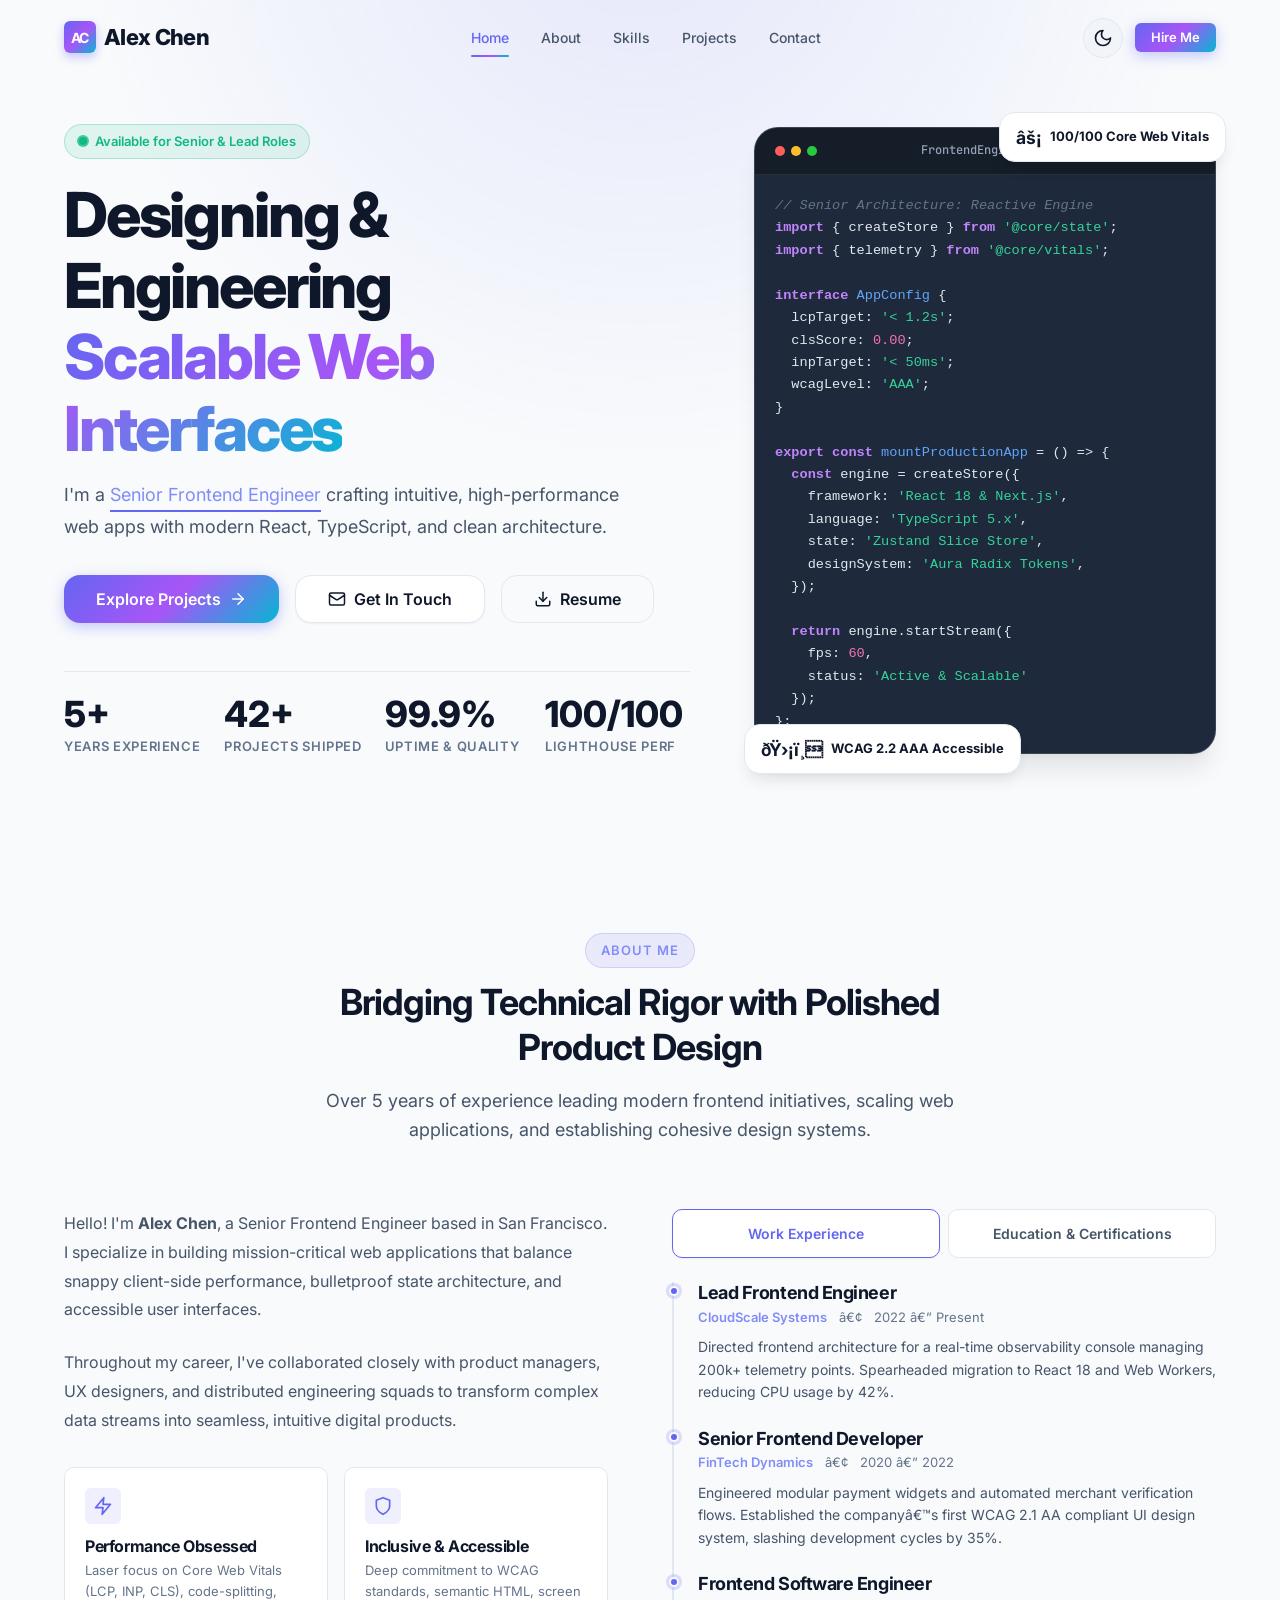
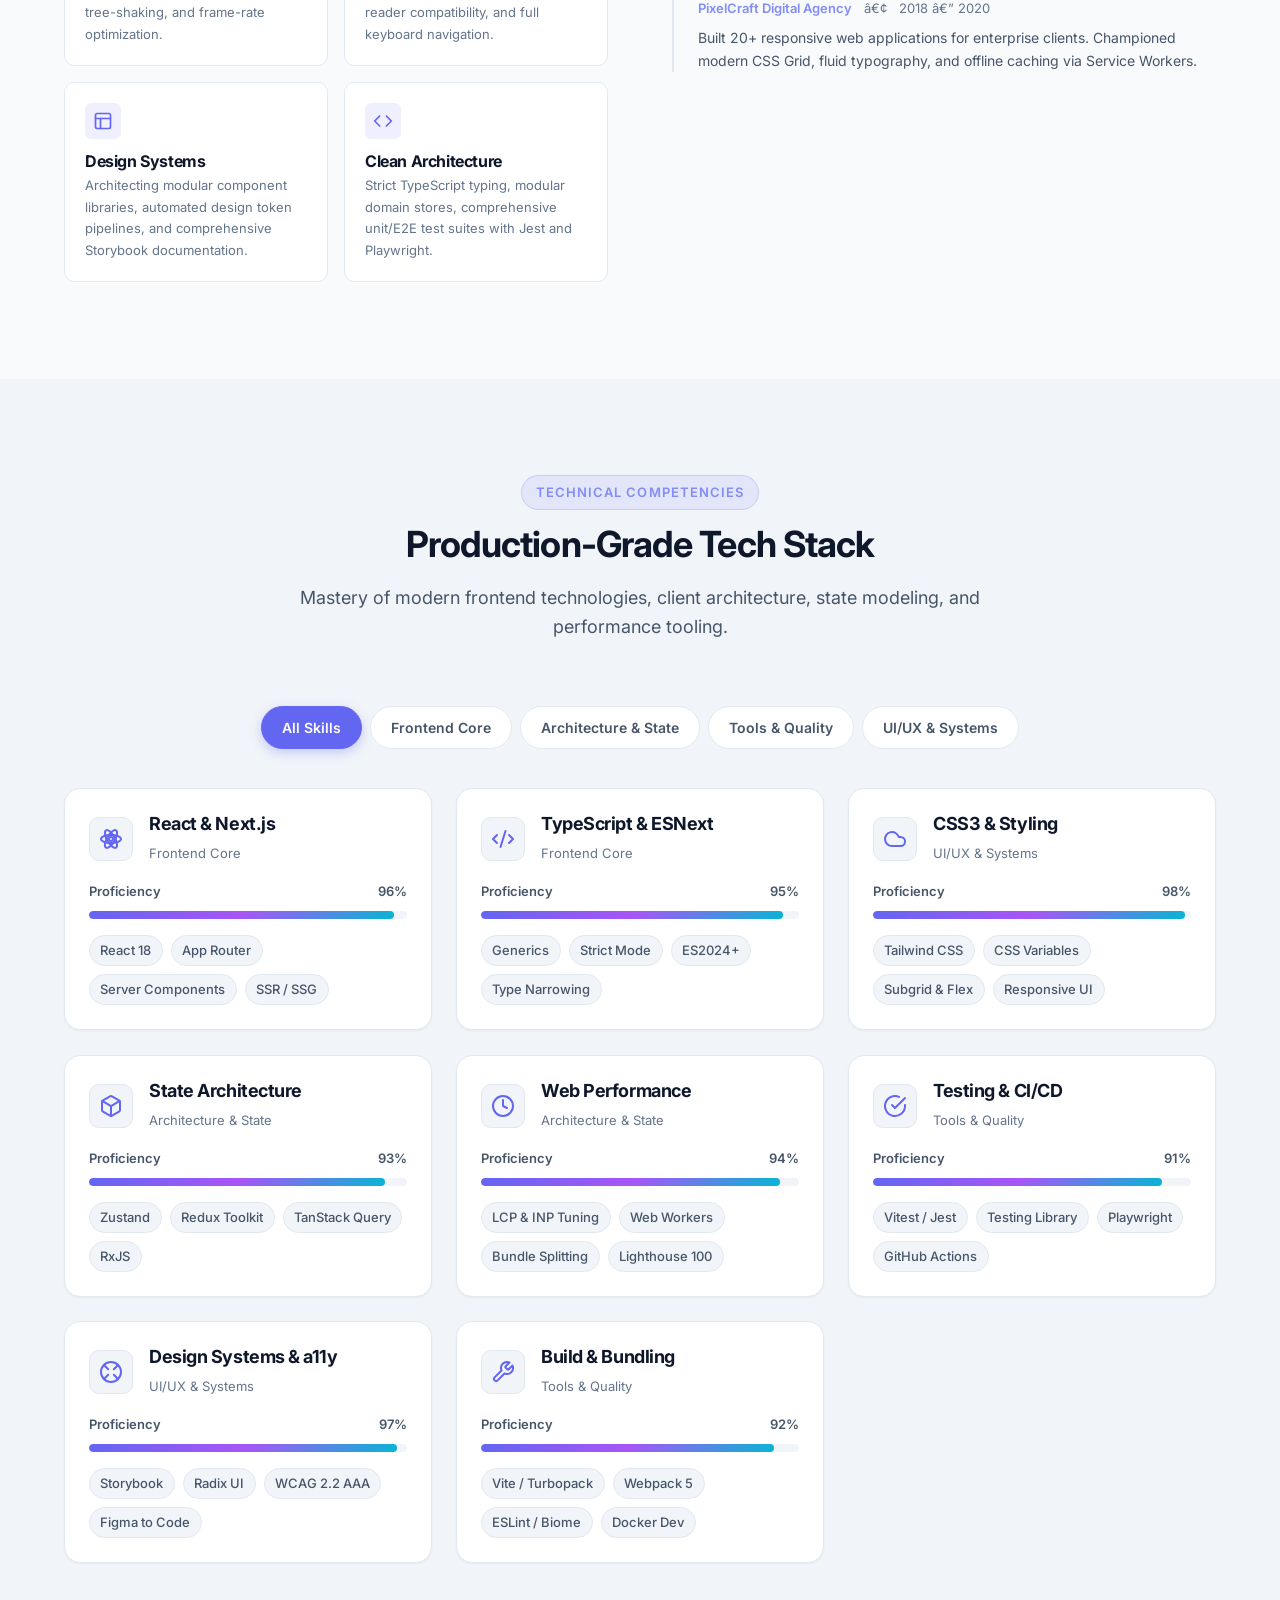
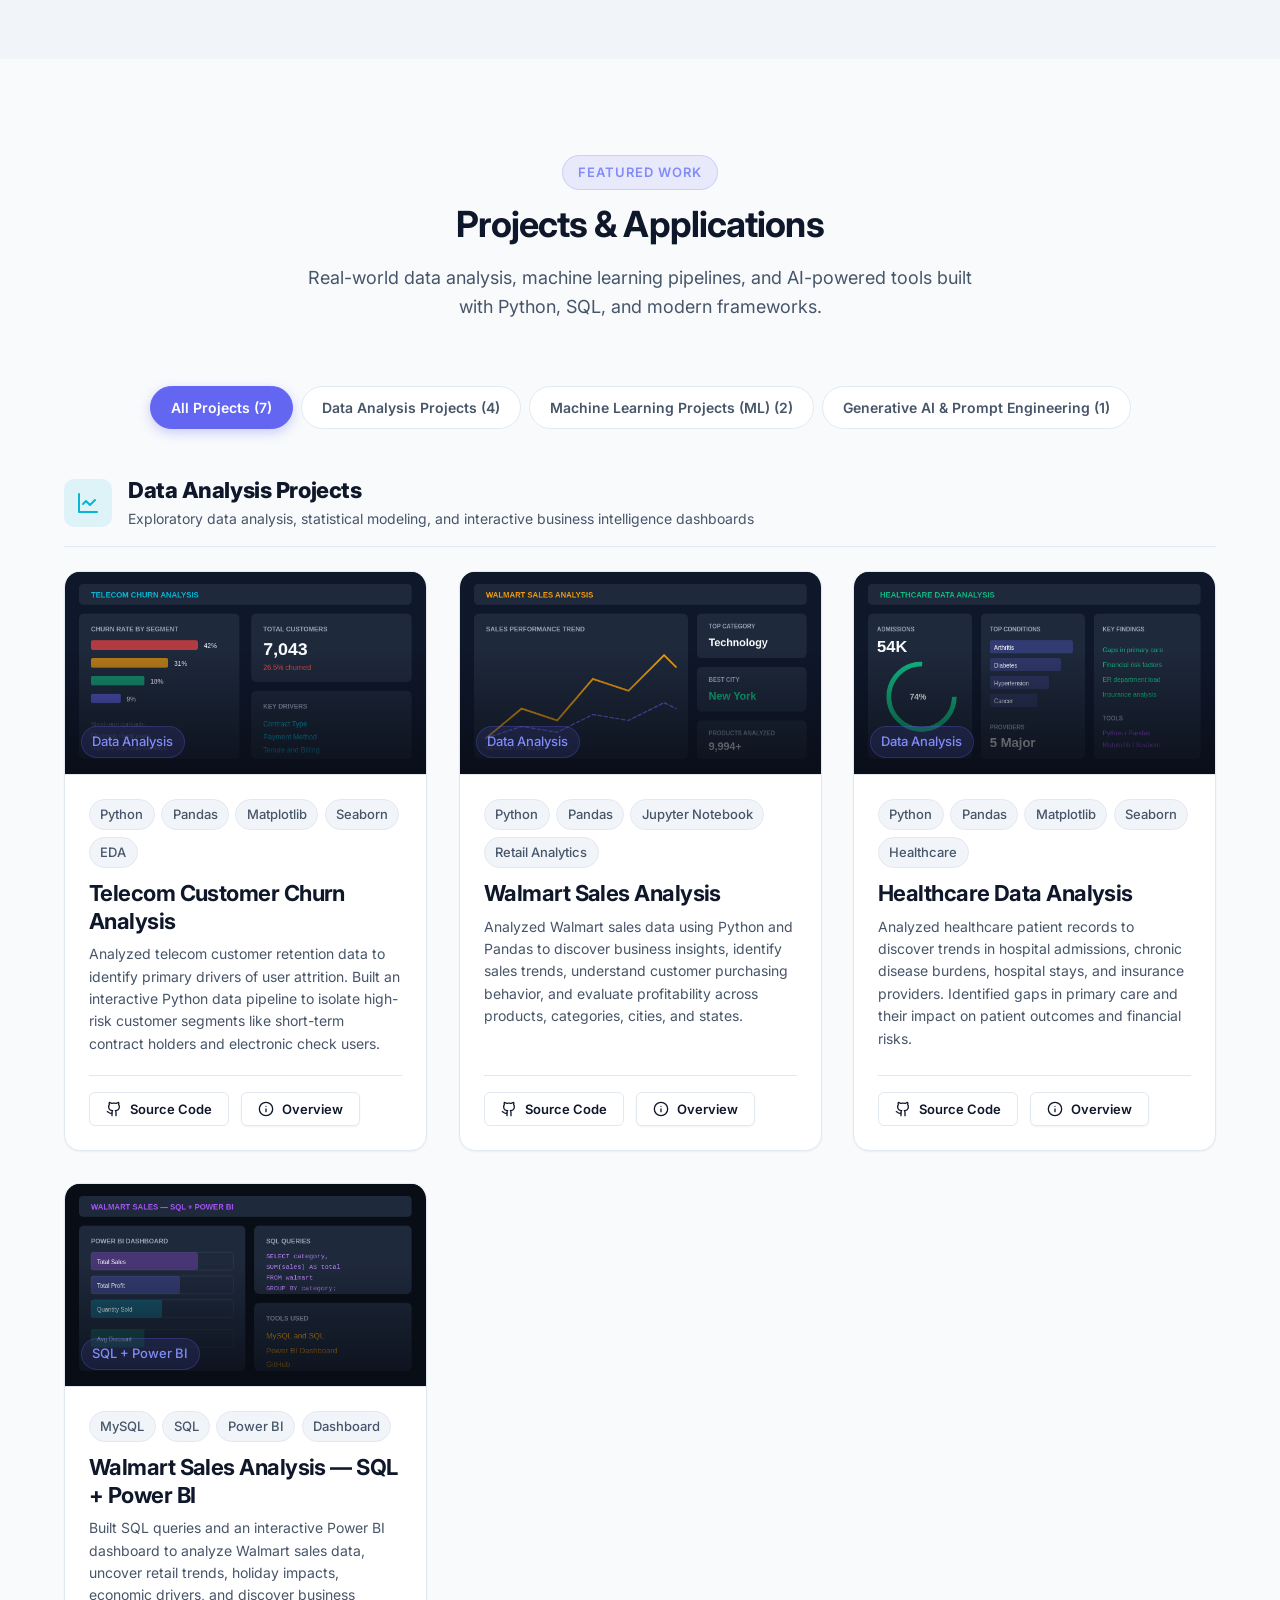
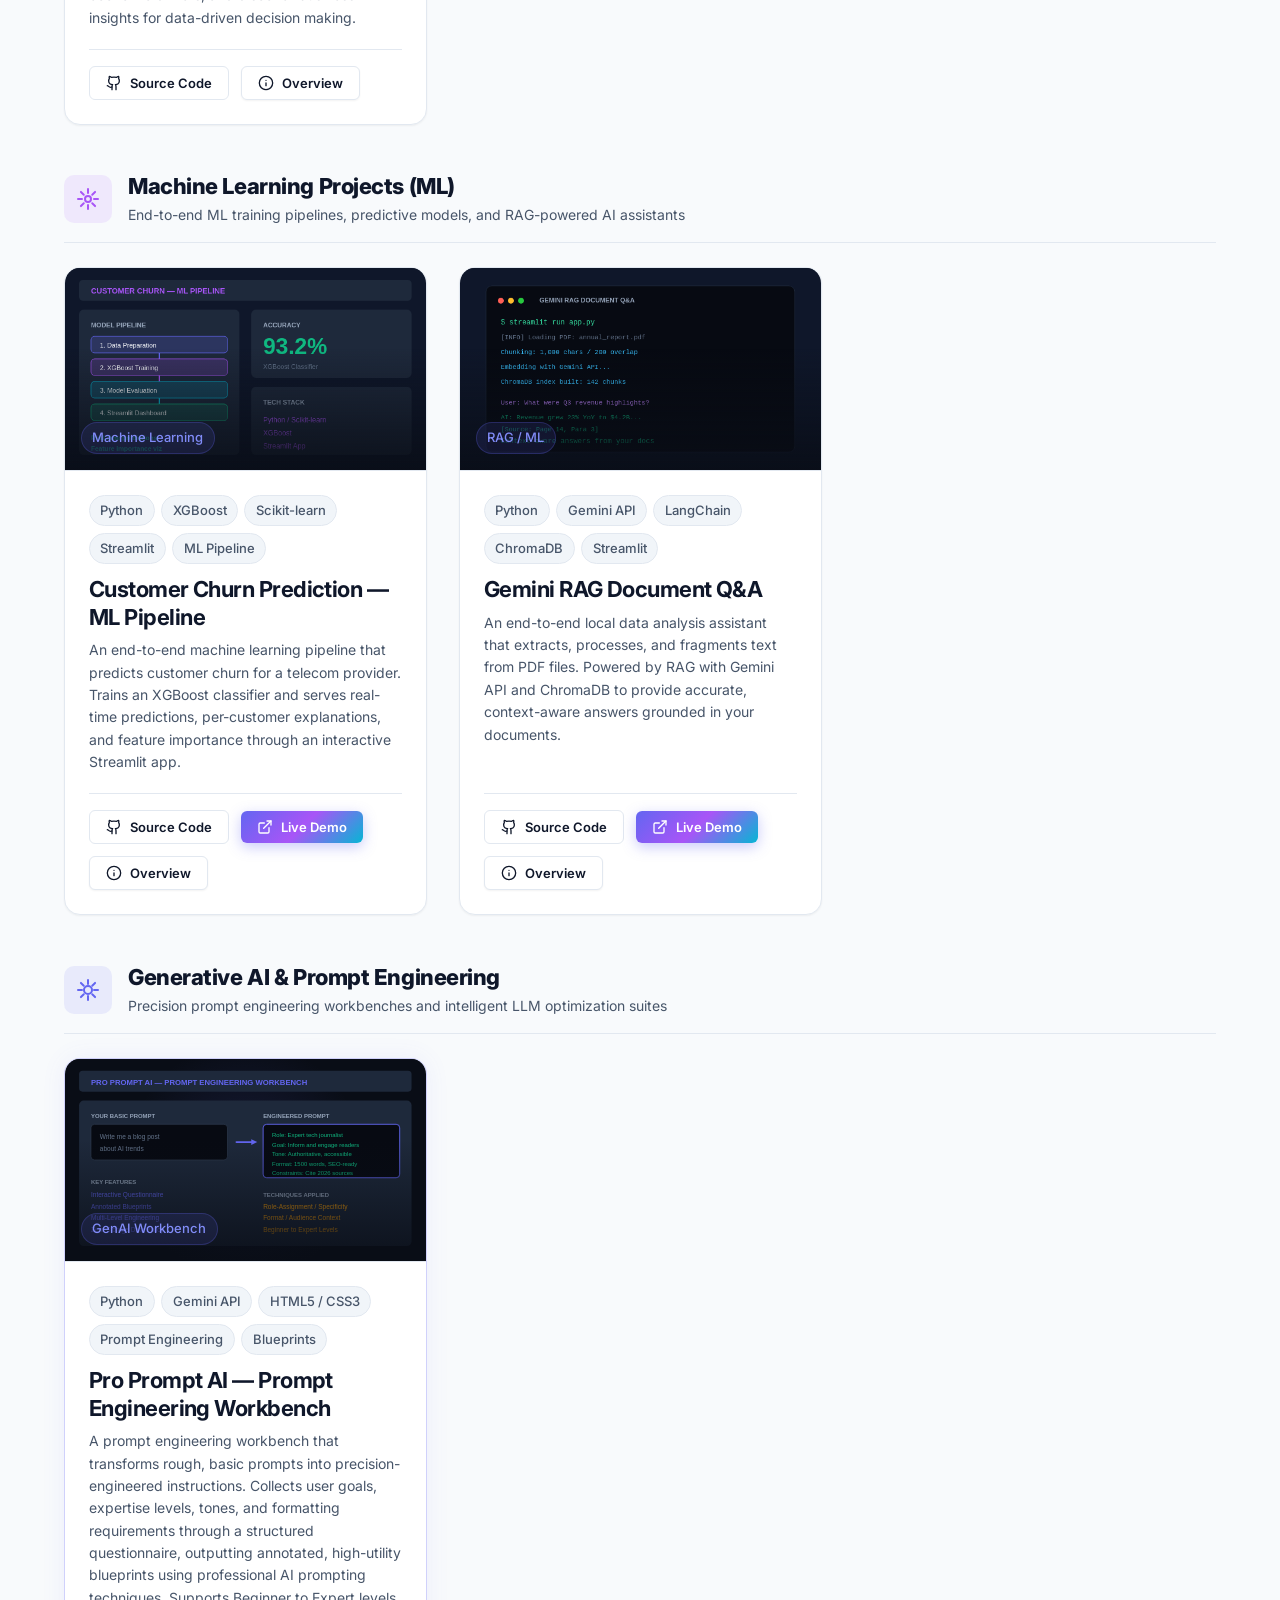
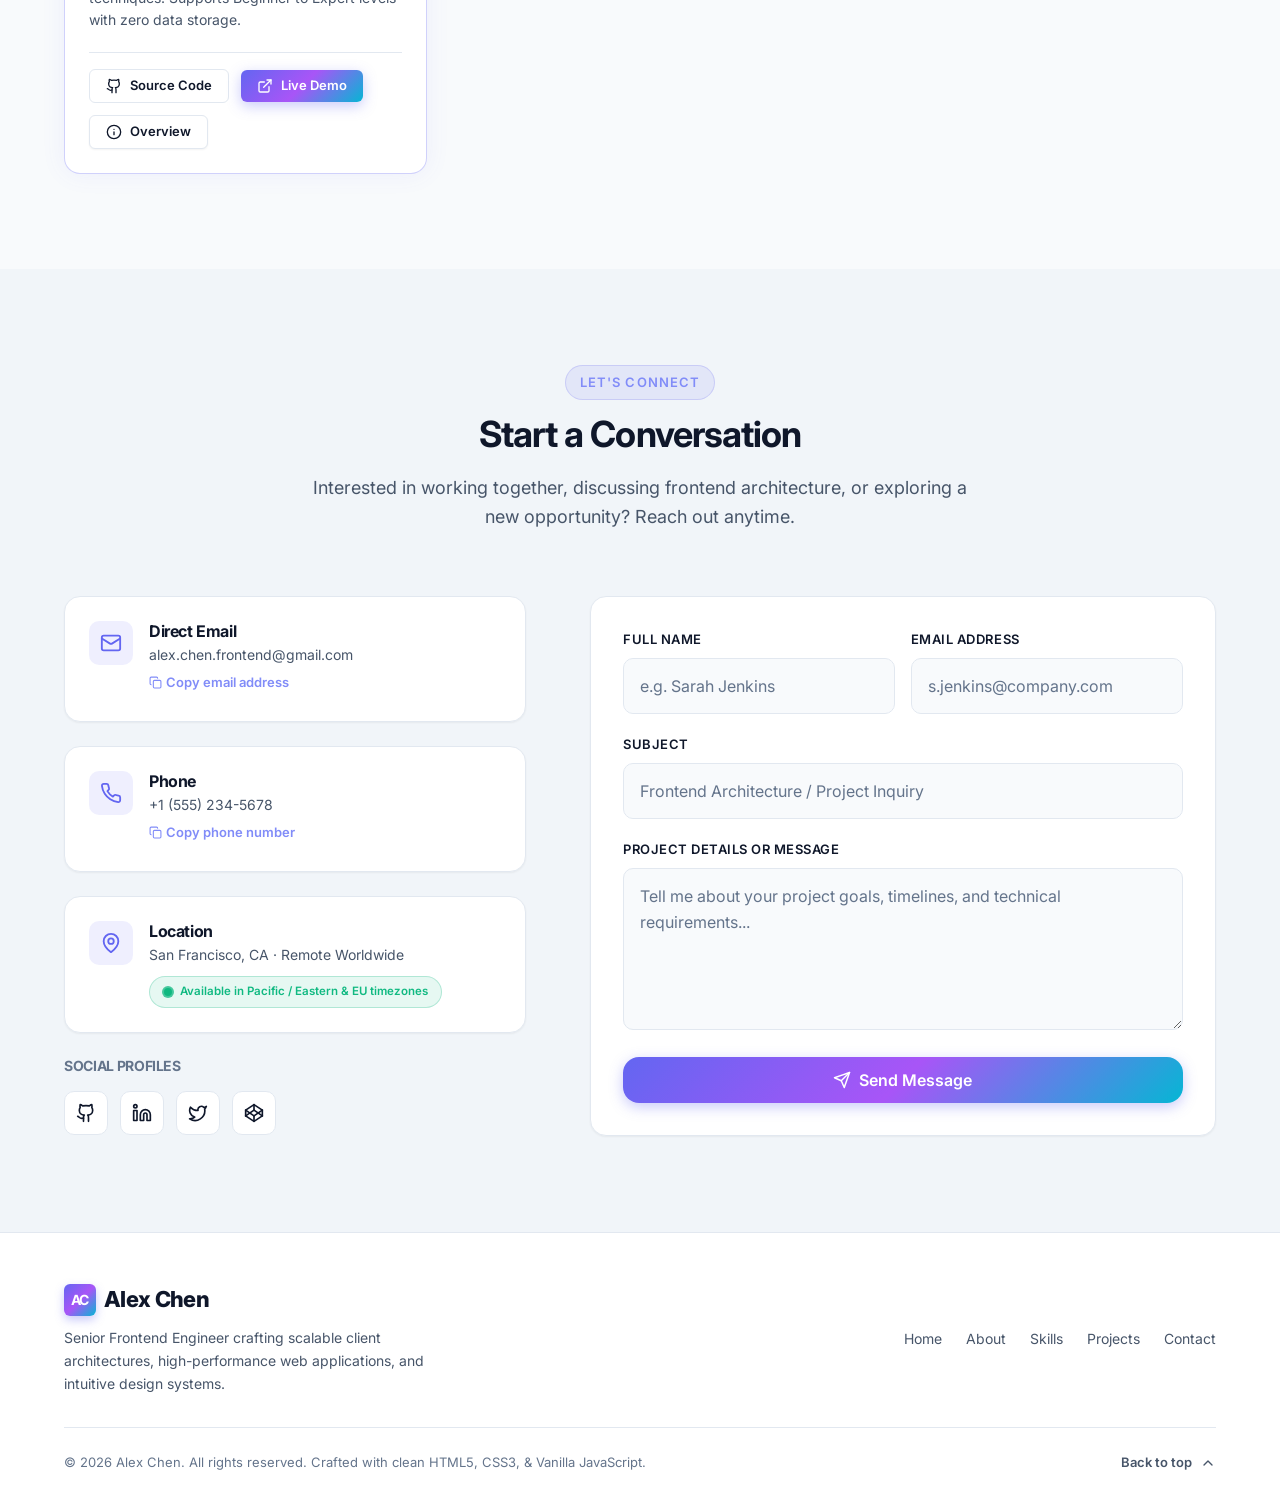
==== commit 3a4ee80a: "Initial commit" ====
--- a/index.html
+++ b/index.html
@@ -1,293 +1,1649 @@
 <!DOCTYPE html>
-<html lang="en">
+<html lang="en" data-theme="dark">
+
 <head>
-    <meta charset="UTF-8">
-    <meta name="viewport" content="width=device-width, initial-scale=1.0">
-    <title>Akash | Portfolio</title>
-    <link rel="stylesheet" href="style.css">
-    <!-- Font Awesome for Icons -->
-    <link rel="stylesheet" href="https://cdnjs.cloudflare.com/ajax/libs/font-awesome/6.4.0/css/all.min.css">
-    <!-- Google Fonts -->
-    <link href="https://fonts.googleapis.com/css2?family=Poppins:wght@300;400;500;600;700&display=swap" rel="stylesheet">
+  <meta charset="UTF-8" />
+  <meta name="viewport" content="width=device-width, initial-scale=1.0" />
+  <meta name="description"
+    content="Alex Chen - Senior Frontend Engineer & UI/UX Specialist crafting high-performance, accessible, and intuitive web applications." />
+  <meta name="theme-color" content="#090d16" />
+  <title>Alex Chen | Senior Frontend Engineer & UI Architect</title>
+
+  <!-- Google Fonts: Inter & JetBrains Mono -->
+  <link rel="preconnect" href="https://fonts.googleapis.com" />
+  <link rel="preconnect" href="https://fonts.gstatic.com" crossorigin />
+  <link
+    href="https://fonts.googleapis.com/css2?family=Inter:wght@300;400;500;600;700;800&family=JetBrains+Mono:wght@400;500;600&display=swap"
+    rel="stylesheet" />
+
+  <!-- Master Stylesheet -->
+  <link rel="stylesheet" href="css/style.css" />
 </head>
+
 <body>
 
-    <!-- Navigation Header -->
-    <header>
-        <nav>
-            <a href="#home" class="logo">Akash<span>.</span></a>
-            <button class="mobile-toggle" id="mobile-toggle" aria-label="Toggle Navigation">
-                <i class="fa-solid fa-bars"></i>
+  <!-- ==========================================================================
+       Header & Navigation
+       ========================================================================== -->
+  <header class="header" role="banner">
+    <div class="container navbar">
+      <a href="#home" class="brand-logo" aria-label="Alex Chen - Home">
+        <span class="brand-badge">AC</span>
+        <span>Alex Chen</span>
+      </a>
+
+      <!-- Navigation Links -->
+      <nav id="nav-menu" class="nav-menu" role="navigation" aria-label="Main Navigation">
+        <a href="#home" class="nav-link active">Home</a>
+        <a href="#about" class="nav-link">About</a>
+        <a href="#skills" class="nav-link">Skills</a>
+        <a href="#projects" class="nav-link">Projects</a>
+        <a href="#contact" class="nav-link">Contact</a>
+      </nav>
+
+      <!-- Nav Actions (Theme Switcher & Mobile Toggle) -->
+      <div class="nav-actions">
+        <!-- Theme Toggle -->
+        <button id="theme-toggle-btn" class="theme-toggle-btn" type="button" aria-label="Toggle theme"
+          title="Toggle theme">
+          <svg xmlns="http://www.w3.org/2000/svg" viewBox="0 0 24 24" fill="none" stroke="currentColor" stroke-width="2"
+            stroke-linecap="round" stroke-linejoin="round">
+            <circle cx="12" cy="12" r="4" />
+            <path d="M12 2v2" />
+            <path d="M12 20v2" />
+            <path d="m4.93 4.93 1.41 1.41" />
+            <path d="m17.66 17.66 1.41 1.41" />
+            <path d="M2 12h2" />
+            <path d="M20 12h2" />
+            <path d="m6.34 17.66-1.41 1.41" />
+            <path d="m19.07 4.93-1.41 1.41" />
+          </svg>
+        </button>
+
+        <a href="#contact" class="btn btn-primary btn-sm nav-hire-btn">
+          Hire Me
+        </a>
+
+        <!-- Mobile Menu Hamburger Button -->
+        <button id="mobile-toggle-btn" class="mobile-toggle-btn" type="button" aria-expanded="false"
+          aria-label="Open navigation menu">
+          <svg xmlns="http://www.w3.org/2000/svg" viewBox="0 0 24 24" fill="none" stroke="currentColor" stroke-width="2"
+            stroke-linecap="round" stroke-linejoin="round">
+            <line x1="4" x2="20" y1="12" y2="12" />
+            <line x1="4" x2="20" y1="6" y2="6" />
+            <line x1="4" x2="20" y1="18" y2="18" />
+          </svg>
+        </button>
+      </div>
+    </div>
+  </header>
+
+  <!-- ==========================================================================
+       1. Hero Section
+       ========================================================================== -->
+  <section id="home" class="hero-section" aria-label="Introduction">
+    <div class="container hero-grid">
+      <!-- Left Content Column -->
+      <div class="hero-content reveal">
+        <div class="hero-status">
+          <span class="status-pill">
+            <span class="status-dot"></span>
+            Available for Senior & Lead Roles
+          </span>
+        </div>
+
+        <h1 class="hero-title">
+          Designing & Engineering <br />
+          <span class="gradient-text">Scalable Web Interfaces</span>
+        </h1>
+
+        <p class="hero-description">
+          I'm a <span id="typewriter-text" class="typewriter-wrapper"></span> crafting intuitive, high-performance web
+          apps with modern React, TypeScript, and clean architecture.
+        </p>
+
+        <div class="hero-actions">
+          <a href="#projects" class="btn btn-primary btn-lg">
+            Explore Projects
+            <svg xmlns="http://www.w3.org/2000/svg" viewBox="0 0 24 24" fill="none" stroke="currentColor"
+              stroke-width="2" stroke-linecap="round" stroke-linejoin="round">
+              <path d="M5 12h14" />
+              <path d="m12 5 7 7-7 7" />
+            </svg>
+          </a>
+
+          <a href="#contact" class="btn btn-secondary btn-lg">
+            <svg xmlns="http://www.w3.org/2000/svg" viewBox="0 0 24 24" fill="none" stroke="currentColor"
+              stroke-width="2" stroke-linecap="round" stroke-linejoin="round">
+              <rect width="20" height="16" x="2" y="4" rx="2" />
+              <path d="m22 7-8.97 5.7a1.94 1.94 0 0 1-2.06 0L2 7" />
+            </svg>
+            Get In Touch
+          </a>
+
+          <a href="#about" class="btn btn-outline btn-lg"
+            onclick="alert('Resume PDF download triggered.'); return false;">
+            <svg xmlns="http://www.w3.org/2000/svg" viewBox="0 0 24 24" fill="none" stroke="currentColor"
+              stroke-width="2" stroke-linecap="round" stroke-linejoin="round">
+              <path d="M21 15v4a2 2 0 0 1-2 2H5a2 2 0 0 1-2-2v-4" />
+              <polyline points="7 10 12 15 17 10" />
+              <line x1="12" y1="15" x2="12" y2="3" />
+            </svg>
+            Resume
+          </a>
+        </div>
+
+        <!-- Metrics Counter Row -->
+        <div class="stats-row">
+          <div class="stat-item">
+            <span class="stat-number" data-target="5" data-suffix="+">0+</span>
+            <span class="stat-label">Years Experience</span>
+          </div>
+          <div class="stat-item">
+            <span class="stat-number" data-target="42" data-suffix="+">0+</span>
+            <span class="stat-label">Projects Shipped</span>
+          </div>
+          <div class="stat-item">
+            <span class="stat-number" data-target="99.9" data-suffix="%" data-decimal="true">0%</span>
+            <span class="stat-label">Uptime & Quality</span>
+          </div>
+          <div class="stat-item">
+            <span class="stat-number" data-target="100" data-suffix="/100">0</span>
+            <span class="stat-label">Lighthouse Perf</span>
+          </div>
+        </div>
+      </div>
+
+      <!-- Right Visual Column (Interactive Code Showcase) -->
+      <div class="hero-visual reveal delay-2">
+        <div class="hero-code-card">
+          <div class="code-header">
+            <div class="mac-dots">
+              <span class="mac-dot red"></span>
+              <span class="mac-dot yellow"></span>
+              <span class="mac-dot green"></span>
+            </div>
+            <span class="code-filename">FrontendEngine.ts</span>
+            <button id="copy-code-btn" class="btn btn-sm btn-outline"
+              style="padding: 0.25rem 0.65rem; font-size: 0.75rem;">
+              Copy
             </button>
-            <ul class="nav-links" id="nav-links">
-                <li><a href="#home">Home</a></li>
-                <li><a href="#about">About</a></li>
-                <li><a href="#skills">Skills</a></li>
-                <li><a href="#projects">Projects</a></li>
-                <li><a href="#achievements">Achievements</a></li>
-                <li><a href="#resume">Resume</a></li>
-                <li><a href="#contact">Contact</a></li>
-            </ul>
+          </div>
+          <pre class="code-body"><code><span class="token-comment">// Senior Architecture: Reactive Engine</span>
+<span class="token-keyword">import</span> { createStore } <span class="token-keyword">from</span> <span class="token-string">'@core/state'</span>;
+<span class="token-keyword">import</span> { telemetry } <span class="token-keyword">from</span> <span class="token-string">'@core/vitals'</span>;
+
+<span class="token-keyword">interface</span> <span class="token-function">AppConfig</span> {
+  lcpTarget: <span class="token-string">'&lt; 1.2s'</span>;
+  clsScore: <span class="token-number">0.00</span>;
+  inpTarget: <span class="token-string">'&lt; 50ms'</span>;
+  wcagLevel: <span class="token-string">'AAA'</span>;
+}
+
+<span class="token-keyword">export const</span> <span class="token-function">mountProductionApp</span> = () =&gt; {
+  <span class="token-keyword">const</span> engine = createStore({
+    framework: <span class="token-string">'React 18 &amp; Next.js'</span>,
+    language: <span class="token-string">'TypeScript 5.x'</span>,
+    state: <span class="token-string">'Zustand Slice Store'</span>,
+    designSystem: <span class="token-string">'Aura Radix Tokens'</span>,
+  });
+
+  <span class="token-keyword">return</span> engine.startStream({
+    fps: <span class="token-number">60</span>,
+    status: <span class="token-string">'Active &amp; Scalable'</span>
+  });
+};</code></pre>
+        </div>
+
+        <!-- Floating Badges -->
+        <div class="floating-badge badge-top">
+          <span style="font-size: 1.1rem;">âš¡</span>
+          <span>100/100 Core Web Vitals</span>
+        </div>
+
+        <div class="floating-badge badge-bottom">
+          <span style="font-size: 1.1rem;">ðŸ›¡ï¸</span>
+          <span>WCAG 2.2 AAA Accessible</span>
+        </div>
+      </div>
+    </div>
+  </section>
+
+  <!-- ==========================================================================
+       2. About Section
+       ========================================================================== -->
+  <section id="about" class="section" aria-label="About Me">
+    <div class="container">
+      <div class="section-header reveal">
+        <span class="section-tag">About Me</span>
+        <h2 class="section-title">Bridging Technical Rigor with Polished Product Design</h2>
+        <p class="section-subtitle">
+          Over 5 years of experience leading modern frontend initiatives, scaling web applications, and establishing
+          cohesive design systems.
+        </p>
+      </div>
+
+      <div class="about-grid">
+        <!-- Left: Bio and Core Engineering Pillars -->
+        <div class="reveal">
+          <p class="about-bio-text">
+            Hello! I'm <strong>Alex Chen</strong>, a Senior Frontend Engineer based in San Francisco. I specialize in
+            building mission-critical web applications that balance snappy client-side performance, bulletproof state
+            architecture, and accessible user interfaces.
+          </p>
+          <p class="about-bio-text">
+            Throughout my career, I've collaborated closely with product managers, UX designers, and distributed
+            engineering squads to transform complex data streams into seamless, intuitive digital products.
+          </p>
+
+          <!-- Core Philosophy Pillars -->
+          <div class="about-pillars">
+            <div class="pillar-card">
+              <div class="pillar-icon">
+                <svg xmlns="http://www.w3.org/2000/svg" viewBox="0 0 24 24" fill="none" stroke="currentColor"
+                  stroke-width="2" stroke-linecap="round" stroke-linejoin="round">
+                  <polygon points="13 2 3 14 12 14 11 22 21 10 12 10 13 2" />
+                </svg>
+              </div>
+              <h4 class="pillar-title">Performance Obsessed</h4>
+              <p class="pillar-desc">Laser focus on Core Web Vitals (LCP, INP, CLS), code-splitting, tree-shaking, and
+                frame-rate optimization.</p>
+            </div>
+
+            <div class="pillar-card">
+              <div class="pillar-icon">
+                <svg xmlns="http://www.w3.org/2000/svg" viewBox="0 0 24 24" fill="none" stroke="currentColor"
+                  stroke-width="2" stroke-linecap="round" stroke-linejoin="round">
+                  <path d="M12 22s8-4 8-10V5l-8-3-8 3v7c0 6 8 10 8 10z" />
+                </svg>
+              </div>
+              <h4 class="pillar-title">Inclusive & Accessible</h4>
+              <p class="pillar-desc">Deep commitment to WCAG standards, semantic HTML, screen reader compatibility, and
+                full keyboard navigation.</p>
+            </div>
+
+            <div class="pillar-card">
+              <div class="pillar-icon">
+                <svg xmlns="http://www.w3.org/2000/svg" viewBox="0 0 24 24" fill="none" stroke="currentColor"
+                  stroke-width="2" stroke-linecap="round" stroke-linejoin="round">
+                  <rect width="18" height="18" x="3" y="3" rx="2" />
+                  <path d="M3 9h18" />
+                  <path d="M9 21V9" />
+                </svg>
+              </div>
+              <h4 class="pillar-title">Design Systems</h4>
+              <p class="pillar-desc">Architecting modular component libraries, automated design token pipelines, and
+                comprehensive Storybook documentation.</p>
+            </div>
+
+            <div class="pillar-card">
+              <div class="pillar-icon">
+                <svg xmlns="http://www.w3.org/2000/svg" viewBox="0 0 24 24" fill="none" stroke="currentColor"
+                  stroke-width="2" stroke-linecap="round" stroke-linejoin="round">
+                  <polyline points="16 18 22 12 16 6" />
+                  <polyline points="8 6 2 12 8 18" />
+                </svg>
+              </div>
+              <h4 class="pillar-title">Clean Architecture</h4>
+              <p class="pillar-desc">Strict TypeScript typing, modular domain stores, comprehensive unit/E2E test suites
+                with Jest and Playwright.</p>
+            </div>
+          </div>
+        </div>
+
+        <!-- Right: Tabbed Timeline (Experience vs Education) -->
+        <div class="reveal delay-2">
+          <div class="timeline-tabs">
+            <button class="timeline-tab-btn active" data-target="experience-pane" type="button">
+              Work Experience
+            </button>
+            <button class="timeline-tab-btn" data-target="education-pane" type="button">
+              Education & Certifications
+            </button>
+          </div>
+
+          <!-- Work Experience List -->
+          <div id="experience-pane" class="timeline-pane">
+            <div class="timeline-list">
+              <div class="timeline-item">
+                <h4 class="timeline-role">Lead Frontend Engineer</h4>
+                <div class="timeline-meta">
+                  <span class="timeline-company">CloudScale Systems</span>
+                  <span>â€¢</span>
+                  <span>2022 â€” Present</span>
+                </div>
+                <p class="timeline-desc">
+                  Directed frontend architecture for a real-time observability console managing 200k+ telemetry points.
+                  Spearheaded migration to React 18 and Web Workers, reducing CPU usage by 42%.
+                </p>
+              </div>
+
+              <div class="timeline-item">
+                <h4 class="timeline-role">Senior Frontend Developer</h4>
+                <div class="timeline-meta">
+                  <span class="timeline-company">FinTech Dynamics</span>
+                  <span>â€¢</span>
+                  <span>2020 â€” 2022</span>
+                </div>
+                <p class="timeline-desc">
+                  Engineered modular payment widgets and automated merchant verification flows. Established the
+                  companyâ€™s first WCAG 2.1 AA compliant UI design system, slashing development cycles by 35%.
+                </p>
+              </div>
+
+              <div class="timeline-item">
+                <h4 class="timeline-role">Frontend Software Engineer</h4>
+                <div class="timeline-meta">
+                  <span class="timeline-company">PixelCraft Digital Agency</span>
+                  <span>â€¢</span>
+                  <span>2018 â€” 2020</span>
+                </div>
+                <p class="timeline-desc">
+                  Built 20+ responsive web applications for enterprise clients. Championed modern CSS Grid, fluid
+                  typography, and offline caching via Service Workers.
+                </p>
+              </div>
+            </div>
+          </div>
+
+          <!-- Education & Credentials List -->
+          <div id="education-pane" class="timeline-pane" style="display: none;">
+            <div class="timeline-list">
+              <div class="timeline-item">
+                <h4 class="timeline-role">B.S. in Computer Science</h4>
+                <div class="timeline-meta">
+                  <span class="timeline-company">UC Berkeley</span>
+                  <span>â€¢</span>
+                  <span>2014 â€” 2018</span>
+                </div>
+                <p class="timeline-desc">
+                  Focus on Human-Computer Interaction, Distributed Systems, and Web Technologies. Graduated Magna Cum
+                  Laude.
+                </p>
+              </div>
+
+              <div class="timeline-item">
+                <h4 class="timeline-role">Meta Certified Frontend Specialist</h4>
+                <div class="timeline-meta">
+                  <span class="timeline-company">Meta Engineering Credential</span>
+                  <span>â€¢</span>
+                  <span>2022</span>
+                </div>
+                <p class="timeline-desc">
+                  Advanced validation in React state synchronization, client security, accessibility standards, and web
+                  application architecture.
+                </p>
+              </div>
+
+              <div class="timeline-item">
+                <h4 class="timeline-role">AWS Certified Cloud Practitioner</h4>
+                <div class="timeline-meta">
+                  <span class="timeline-company">Amazon Web Services</span>
+                  <span>â€¢</span>
+                  <span>2023</span>
+                </div>
+                <p class="timeline-desc">
+                  Proficiency in cloud infrastructure, serverless Edge computing, CDN caching strategies, and global
+                  content delivery.
+                </p>
+              </div>
+            </div>
+          </div>
+        </div>
+      </div>
+    </div>
+  </section>
+
+  <!-- ==========================================================================
+       3. Skills Section
+       ========================================================================== -->
+  <section id="skills" class="section" style="background-color: var(--color-bg-alt);" aria-label="Technical Skills">
+    <div class="container">
+      <div class="section-header reveal">
+        <span class="section-tag">Technical Competencies</span>
+        <h2 class="section-title">Production-Grade Tech Stack</h2>
+        <p class="section-subtitle">
+          Mastery of modern frontend technologies, client architecture, state modeling, and performance tooling.
+        </p>
+      </div>
+
+      <!-- Skills Category Filter -->
+      <div class="filter-tabs reveal">
+        <button class="filter-btn skill-filter-btn active" data-filter="all" type="button">All Skills</button>
+        <button class="filter-btn skill-filter-btn" data-filter="frontend" type="button">Frontend Core</button>
+        <button class="filter-btn skill-filter-btn" data-filter="architecture" type="button">Architecture &
+          State</button>
+        <button class="filter-btn skill-filter-btn" data-filter="tools" type="button">Tools & Quality</button>
+        <button class="filter-btn skill-filter-btn" data-filter="design" type="button">UI/UX & Systems</button>
+      </div>
+
+      <!-- Skills Grid -->
+      <div class="skills-grid">
+        <!-- 1. React & Next.js -->
+        <div class="card skill-card reveal" data-category="frontend">
+          <div class="skill-header">
+            <div class="skill-icon-wrap">
+              <svg xmlns="http://www.w3.org/2000/svg" viewBox="0 0 24 24" fill="none" stroke="currentColor"
+                stroke-width="2" stroke-linecap="round" stroke-linejoin="round">
+                <circle cx="12" cy="12" r="2" />
+                <ellipse cx="12" cy="12" rx="10" ry="4" />
+                <ellipse cx="12" cy="12" rx="10" ry="4" transform="rotate(60 12 12)" />
+                <ellipse cx="12" cy="12" rx="10" ry="4" transform="rotate(120 12 12)" />
+              </svg>
+            </div>
+            <div>
+              <h4 class="skill-title">React & Next.js</h4>
+              <span class="skill-category-tag">Frontend Core</span>
+            </div>
+          </div>
+          <div class="skill-bar-wrapper">
+            <div class="skill-bar-labels">
+              <span>Proficiency</span>
+              <span>96%</span>
+            </div>
+            <div class="skill-progress-track">
+              <div class="skill-progress-fill" data-progress="96%"></div>
+            </div>
+          </div>
+          <div class="skill-tags">
+            <span class="badge">React 18</span>
+            <span class="badge">App Router</span>
+            <span class="badge">Server Components</span>
+            <span class="badge">SSR / SSG</span>
+          </div>
+        </div>
+
+        <!-- 2. TypeScript & JavaScript -->
+        <div class="card skill-card reveal delay-1" data-category="frontend">
+          <div class="skill-header">
+            <div class="skill-icon-wrap">
+              <svg xmlns="http://www.w3.org/2000/svg" viewBox="0 0 24 24" fill="none" stroke="currentColor"
+                stroke-width="2" stroke-linecap="round" stroke-linejoin="round">
+                <path d="m18 16 4-4-4-4" />
+                <path d="m6 8-4 4 4 4" />
+                <path d="m14.5 4-5 16" />
+              </svg>
+            </div>
+            <div>
+              <h4 class="skill-title">TypeScript & ESNext</h4>
+              <span class="skill-category-tag">Frontend Core</span>
+            </div>
+          </div>
+          <div class="skill-bar-wrapper">
+            <div class="skill-bar-labels">
+              <span>Proficiency</span>
+              <span>95%</span>
+            </div>
+            <div class="skill-progress-track">
+              <div class="skill-progress-fill" data-progress="95%"></div>
+            </div>
+          </div>
+          <div class="skill-tags">
+            <span class="badge">Generics</span>
+            <span class="badge">Strict Mode</span>
+            <span class="badge">ES2024+</span>
+            <span class="badge">Type Narrowing</span>
+          </div>
+        </div>
+
+        <!-- 3. Modern CSS & Tailwind -->
+        <div class="card skill-card reveal delay-2" data-category="design">
+          <div class="skill-header">
+            <div class="skill-icon-wrap">
+              <svg xmlns="http://www.w3.org/2000/svg" viewBox="0 0 24 24" fill="none" stroke="currentColor"
+                stroke-width="2" stroke-linecap="round" stroke-linejoin="round">
+                <path d="M17.5 19H9a7 7 0 1 1 6.71-9h1.79a4.5 4.5 0 1 1 0 9Z" />
+              </svg>
+            </div>
+            <div>
+              <h4 class="skill-title">CSS3 & Styling</h4>
+              <span class="skill-category-tag">UI/UX & Systems</span>
+            </div>
+          </div>
+          <div class="skill-bar-wrapper">
+            <div class="skill-bar-labels">
+              <span>Proficiency</span>
+              <span>98%</span>
+            </div>
+            <div class="skill-progress-track">
+              <div class="skill-progress-fill" data-progress="98%"></div>
+            </div>
+          </div>
+          <div class="skill-tags">
+            <span class="badge">Tailwind CSS</span>
+            <span class="badge">CSS Variables</span>
+            <span class="badge">Subgrid & Flex</span>
+            <span class="badge">Responsive UI</span>
+          </div>
+        </div>
+
+        <!-- 4. Architecture & State Management -->
+        <div class="card skill-card reveal" data-category="architecture">
+          <div class="skill-header">
+            <div class="skill-icon-wrap">
+              <svg xmlns="http://www.w3.org/2000/svg" viewBox="0 0 24 24" fill="none" stroke="currentColor"
+                stroke-width="2" stroke-linecap="round" stroke-linejoin="round">
+                <path
+                  d="M21 16V8a2 2 0 0 0-1-1.73l-7-4a2 2 0 0 0-2 0l-7 4A2 2 0 0 0 3 8v8a2 2 0 0 0 1 1.73l7 4a2 2 0 0 0 2 0l7-4A2 2 0 0 0 21 16z" />
+                <polyline points="3.27 6.96 12 12.01 20.73 6.96" />
+                <line x1="12" y1="22.08" x2="12" y2="12" />
+              </svg>
+            </div>
+            <div>
+              <h4 class="skill-title">State Architecture</h4>
+              <span class="skill-category-tag">Architecture & State</span>
+            </div>
+          </div>
+          <div class="skill-bar-wrapper">
+            <div class="skill-bar-labels">
+              <span>Proficiency</span>
+              <span>93%</span>
+            </div>
+            <div class="skill-progress-track">
+              <div class="skill-progress-fill" data-progress="93%"></div>
+            </div>
+          </div>
+          <div class="skill-tags">
+            <span class="badge">Zustand</span>
+            <span class="badge">Redux Toolkit</span>
+            <span class="badge">TanStack Query</span>
+            <span class="badge">RxJS</span>
+          </div>
+        </div>
+
+        <!-- 5. Web Performance & Core Web Vitals -->
+        <div class="card skill-card reveal delay-1" data-category="architecture">
+          <div class="skill-header">
+            <div class="skill-icon-wrap">
+              <svg xmlns="http://www.w3.org/2000/svg" viewBox="0 0 24 24" fill="none" stroke="currentColor"
+                stroke-width="2" stroke-linecap="round" stroke-linejoin="round">
+                <circle cx="12" cy="12" r="10" />
+                <polyline points="12 6 12 12 16 14" />
+              </svg>
+            </div>
+            <div>
+              <h4 class="skill-title">Web Performance</h4>
+              <span class="skill-category-tag">Architecture & State</span>
+            </div>
+          </div>
+          <div class="skill-bar-wrapper">
+            <div class="skill-bar-labels">
+              <span>Proficiency</span>
+              <span>94%</span>
+            </div>
+            <div class="skill-progress-track">
+              <div class="skill-progress-fill" data-progress="94%"></div>
+            </div>
+          </div>
+          <div class="skill-tags">
+            <span class="badge">LCP & INP Tuning</span>
+            <span class="badge">Web Workers</span>
+            <span class="badge">Bundle Splitting</span>
+            <span class="badge">Lighthouse 100</span>
+          </div>
+        </div>
+
+        <!-- 6. Testing & Quality Assurance -->
+        <div class="card skill-card reveal delay-2" data-category="tools">
+          <div class="skill-header">
+            <div class="skill-icon-wrap">
+              <svg xmlns="http://www.w3.org/2000/svg" viewBox="0 0 24 24" fill="none" stroke="currentColor"
+                stroke-width="2" stroke-linecap="round" stroke-linejoin="round">
+                <path d="M22 11.08V12a10 10 0 1 1-5.93-9.14" />
+                <polyline points="22 4 12 14.01 9 11.01" />
+              </svg>
+            </div>
+            <div>
+              <h4 class="skill-title">Testing & CI/CD</h4>
+              <span class="skill-category-tag">Tools & Quality</span>
+            </div>
+          </div>
+          <div class="skill-bar-wrapper">
+            <div class="skill-bar-labels">
+              <span>Proficiency</span>
+              <span>91%</span>
+            </div>
+            <div class="skill-progress-track">
+              <div class="skill-progress-fill" data-progress="91%"></div>
+            </div>
+          </div>
+          <div class="skill-tags">
+            <span class="badge">Vitest / Jest</span>
+            <span class="badge">Testing Library</span>
+            <span class="badge">Playwright</span>
+            <span class="badge">GitHub Actions</span>
+          </div>
+        </div>
+
+        <!-- 7. Design Systems & Accessibility -->
+        <div class="card skill-card reveal" data-category="design">
+          <div class="skill-header">
+            <div class="skill-icon-wrap">
+              <svg xmlns="http://www.w3.org/2000/svg" viewBox="0 0 24 24" fill="none" stroke="currentColor"
+                stroke-width="2" stroke-linecap="round" stroke-linejoin="round">
+                <circle cx="12" cy="12" r="10" />
+                <path d="m4.93 4.93 4.24 4.24" />
+                <path d="m14.83 9.17 4.24-4.24" />
+                <path d="m14.83 14.83 4.24 4.24" />
+                <path d="m9.17 14.83-4.24 4.24" />
+              </svg>
+            </div>
+            <div>
+              <h4 class="skill-title">Design Systems & a11y</h4>
+              <span class="skill-category-tag">UI/UX & Systems</span>
+            </div>
+          </div>
+          <div class="skill-bar-wrapper">
+            <div class="skill-bar-labels">
+              <span>Proficiency</span>
+              <span>97%</span>
+            </div>
+            <div class="skill-progress-track">
+              <div class="skill-progress-fill" data-progress="97%"></div>
+            </div>
+          </div>
+          <div class="skill-tags">
+            <span class="badge">Storybook</span>
+            <span class="badge">Radix UI</span>
+            <span class="badge">WCAG 2.2 AAA</span>
+            <span class="badge">Figma to Code</span>
+          </div>
+        </div>
+
+        <!-- 8. Build Tools & Modern Tooling -->
+        <div class="card skill-card reveal delay-1" data-category="tools">
+          <div class="skill-header">
+            <div class="skill-icon-wrap">
+              <svg xmlns="http://www.w3.org/2000/svg" viewBox="0 0 24 24" fill="none" stroke="currentColor"
+                stroke-width="2" stroke-linecap="round" stroke-linejoin="round">
+                <path
+                  d="M14.7 6.3a1 1 0 0 0 0 1.4l1.6 1.6a1 1 0 0 0 1.4 0l3.77-3.77a6 6 0 0 1-7.94 7.94l-6.91 6.91a2.12 2.12 0 0 1-3-3l6.91-6.91a6 6 0 0 1 7.94-7.94l-3.76 3.76z" />
+              </svg>
+            </div>
+            <div>
+              <h4 class="skill-title">Build & Bundling</h4>
+              <span class="skill-category-tag">Tools & Quality</span>
+            </div>
+          </div>
+          <div class="skill-bar-wrapper">
+            <div class="skill-bar-labels">
+              <span>Proficiency</span>
+              <span>92%</span>
+            </div>
+            <div class="skill-progress-track">
+              <div class="skill-progress-fill" data-progress="92%"></div>
+            </div>
+          </div>
+          <div class="skill-tags">
+            <span class="badge">Vite / Turbopack</span>
+            <span class="badge">Webpack 5</span>
+            <span class="badge">ESLint / Biome</span>
+            <span class="badge">Docker Dev</span>
+          </div>
+        </div>
+      </div>
+    </div>
+  </section>
+
+  <!-- ==========================================================================
+       4. Projects Section
+       ========================================================================== -->
+  <section id="projects" class="section" aria-label="Featured Projects">
+    <div class="container">
+      <div class="section-header reveal">
+        <span class="section-tag">Featured Work</span>
+        <h2 class="section-title">Projects &amp; Applications</h2>
+        <p class="section-subtitle">
+          Real-world data analysis, machine learning pipelines, and AI-powered tools built with Python, SQL, and modern
+          frameworks.
+        </p>
+      </div>
+
+      <!-- Project Category Filters -->
+      <div class="filter-tabs reveal">
+        <button class="filter-btn project-filter-btn active" data-filter="all" type="button">All Projects (7)</button>
+        <button class="filter-btn project-filter-btn" data-filter="data-analysis" type="button">Data Analysis Projects
+          (4)</button>
+        <button class="filter-btn project-filter-btn" data-filter="ml" type="button">Machine Learning Projects (ML)
+          (2)</button>
+        <button class="filter-btn project-filter-btn" data-filter="genai" type="button">Generative AI &amp; Prompt
+          Engineering (1)</button>
+      </div>
+
+      <!-- =====================================================================
+           Category 1: Data Analysis Projects
+           ===================================================================== -->
+      <div class="project-category-header reveal">
+        <div class="category-icon-wrap" style="background: rgba(6, 182, 212, 0.1); color: #06b6d4;">
+          <svg xmlns="http://www.w3.org/2000/svg" viewBox="0 0 24 24" fill="none" stroke="currentColor" stroke-width="2"
+            stroke-linecap="round" stroke-linejoin="round">
+            <path d="M3 3v18h18" />
+            <path d="m19 9-5 5-4-4-3 3" />
+          </svg>
+        </div>
+        <div>
+          <h3 class="category-title">Data Analysis Projects</h3>
+          <p class="category-desc">Exploratory data analysis, statistical modeling, and interactive business
+            intelligence dashboards</p>
+        </div>
+      </div>
+
+      <div class="projects-grid">
+        <!-- DA 1: Telecom Customer Churn Analysis -->
+        <article class="card project-card reveal" data-category="data-analysis">
+          <div class="project-thumb">
+            <svg viewBox="0 0 600 340" fill="none" xmlns="http://www.w3.org/2000/svg" style="background: #0f172a;">
+              <rect width="600" height="340" fill="#0f172a" />
+              <rect x="20" y="20" width="560" height="35" rx="6" fill="#1e293b" />
+              <text x="40" y="43" fill="#06b6d4" font-size="13" font-weight="700" font-family="sans-serif">TELECOM CHURN
+                ANALYSIS</text>
+              <rect x="20" y="70" width="270" height="245" rx="8" fill="#1e293b" />
+              <text x="40" y="100" fill="#94a3b8" font-size="11" font-weight="600" font-family="sans-serif">CHURN RATE
+                BY SEGMENT</text>
+              <rect x="40" y="115" width="180" height="16" rx="3" fill="#ef4444" fill-opacity="0.7" />
+              <text x="230" y="128" fill="#f8fafc" font-size="11" font-family="sans-serif">42%</text>
+              <rect x="40" y="145" width="130" height="16" rx="3" fill="#f59e0b" fill-opacity="0.7" />
+              <text x="180" y="158" fill="#f8fafc" font-size="11" font-family="sans-serif">31%</text>
+              <rect x="40" y="175" width="90" height="16" rx="3" fill="#10b981" fill-opacity="0.7" />
+              <text x="140" y="188" fill="#f8fafc" font-size="11" font-family="sans-serif">18%</text>
+              <rect x="40" y="205" width="50" height="16" rx="3" fill="#6366f1" fill-opacity="0.7" />
+              <text x="100" y="218" fill="#f8fafc" font-size="11" font-family="sans-serif">9%</text>
+              <text x="40" y="260" fill="#64748b" font-size="10" font-family="sans-serif">Short-term contracts</text>
+              <text x="40" y="280" fill="#64748b" font-size="10" font-family="sans-serif">Electronic check users</text>
+              <text x="40" y="300" fill="#64748b" font-size="10" font-family="sans-serif">High-risk segments
+                identified</text>
+              <rect x="310" y="70" width="270" height="115" rx="8" fill="#1e293b" />
+              <text x="330" y="100" fill="#94a3b8" font-size="11" font-weight="600" font-family="sans-serif">TOTAL
+                CUSTOMERS</text>
+              <text x="330" y="140" fill="#f8fafc" font-size="30" font-weight="bold"
+                font-family="sans-serif">7,043</text>
+              <text x="330" y="165" fill="#ef4444" font-size="12" font-family="sans-serif">26.5% churned</text>
+              <rect x="310" y="200" width="270" height="115" rx="8" fill="#1e293b" />
+              <text x="330" y="230" fill="#94a3b8" font-size="11" font-weight="600" font-family="sans-serif">KEY
+                DRIVERS</text>
+              <text x="330" y="260" fill="#06b6d4" font-size="12" font-family="sans-serif">Contract Type</text>
+              <text x="330" y="282" fill="#06b6d4" font-size="12" font-family="sans-serif">Payment Method</text>
+              <text x="330" y="304" fill="#06b6d4" font-size="12" font-family="sans-serif">Tenure and Billing</text>
+            </svg>
+            <div class="project-overlay">
+              <span class="badge badge-primary">Data Analysis</span>
+            </div>
+          </div>
+          <div class="project-body">
+            <div class="project-tags">
+              <span class="badge">Python</span>
+              <span class="badge">Pandas</span>
+              <span class="badge">Matplotlib</span>
+              <span class="badge">Seaborn</span>
+              <span class="badge">EDA</span>
+            </div>
+            <h3 class="project-title">Telecom Customer Churn Analysis</h3>
+            <p class="project-desc">
+              Analyzed telecom customer retention data to identify primary drivers of user attrition. Built an
+              interactive Python data pipeline to isolate high-risk customer segments like short-term contract holders
+              and electronic check users.
+            </p>
+            <div class="project-footer">
+              <div class="project-links">
+                <a href="https://github.com/akakash2597-bit/Customer_churn_Analysis" target="_blank"
+                  rel="noopener noreferrer" class="btn btn-outline btn-sm">
+                  <svg xmlns="http://www.w3.org/2000/svg" viewBox="0 0 24 24" fill="none" stroke="currentColor"
+                    stroke-width="2" stroke-linecap="round" stroke-linejoin="round" style="width:16px;height:16px;">
+                    <path
+                      d="M15 22v-4a4.8 4.8 0 0 0-1-3.5c3 0 6-2 6-5.5.08-1.25-.27-2.48-1-3.5.28-1.15.28-2.35 0-3.5 0 0-1 0-3 1.5-2.64-.5-5.36-.5-8 0C6 2 5 2 5 2c-.3 1.15-.3 2.35 0 3.5A5.403 5.403 0 0 0 4 9c0 3.5 3 5.5 6 5.5-.39.49-.68 1.05-.85 1.65-.17.6-.22 1.23-.15 1.85v4" />
+                    <path d="M9 18c-4.51 2-5-2-7-2" />
+                  </svg>
+                  Source Code
+                </a>
+                <button class="btn btn-secondary btn-sm btn-case-study" data-project="telecom-churn" type="button">
+                  <svg xmlns="http://www.w3.org/2000/svg" viewBox="0 0 24 24" fill="none" stroke="currentColor"
+                    stroke-width="2" stroke-linecap="round" stroke-linejoin="round" style="width:16px;height:16px;">
+                    <circle cx="12" cy="12" r="10" />
+                    <line x1="12" y1="16" x2="12" y2="12" />
+                    <line x1="12" y1="8" x2="12.01" y2="8" />
+                  </svg>
+                  Overview
+                </button>
+              </div>
+            </div>
+          </div>
+        </article>
+
+        <!-- DA 2: Walmart Sales Analysis (Python) -->
+        <article class="card project-card reveal delay-1" data-category="data-analysis">
+          <div class="project-thumb">
+            <svg viewBox="0 0 600 340" fill="none" xmlns="http://www.w3.org/2000/svg" style="background: #0f172a;">
+              <rect width="600" height="340" fill="#0f172a" />
+              <rect x="20" y="20" width="560" height="35" rx="6" fill="#1e293b" />
+              <text x="40" y="43" fill="#f59e0b" font-size="13" font-weight="700" font-family="sans-serif">WALMART SALES
+                ANALYSIS</text>
+              <rect x="20" y="70" width="360" height="245" rx="8" fill="#1e293b" />
+              <text x="40" y="100" fill="#94a3b8" font-size="11" font-weight="600" font-family="sans-serif">SALES
+                PERFORMANCE TREND</text>
+              <path d="M40 280 L100 230 L160 250 L220 180 L280 200 L340 140 L360 160" stroke="#f59e0b" stroke-width="3"
+                stroke-linecap="round" />
+              <path d="M40 280 L100 260 L160 270 L220 240 L280 250 L340 220 L360 230" stroke="#6366f1" stroke-width="2"
+                stroke-linecap="round" stroke-dasharray="6 4" />
+              <text x="40" y="300" fill="#64748b" font-size="10" font-family="sans-serif">Sales vs Profit Margin</text>
+              <rect x="395" y="70" width="185" height="75" rx="8" fill="#1e293b" />
+              <text x="415" y="95" fill="#94a3b8" font-size="10" font-weight="600" font-family="sans-serif">TOP
+                CATEGORY</text>
+              <text x="415" y="125" fill="#f8fafc" font-size="18" font-weight="bold"
+                font-family="sans-serif">Technology</text>
+              <rect x="395" y="160" width="185" height="75" rx="8" fill="#1e293b" />
+              <text x="415" y="185" fill="#94a3b8" font-size="10" font-weight="600" font-family="sans-serif">BEST
+                CITY</text>
+              <text x="415" y="215" fill="#10b981" font-size="18" font-weight="bold" font-family="sans-serif">New
+                York</text>
+              <rect x="395" y="250" width="185" height="65" rx="8" fill="#1e293b" />
+              <text x="415" y="275" fill="#94a3b8" font-size="10" font-weight="600" font-family="sans-serif">PRODUCTS
+                ANALYZED</text>
+              <text x="415" y="300" fill="#f8fafc" font-size="18" font-weight="bold"
+                font-family="sans-serif">9,994+</text>
+            </svg>
+            <div class="project-overlay">
+              <span class="badge badge-primary">Data Analysis</span>
+            </div>
+          </div>
+          <div class="project-body">
+            <div class="project-tags">
+              <span class="badge">Python</span>
+              <span class="badge">Pandas</span>
+              <span class="badge">Jupyter Notebook</span>
+              <span class="badge">Retail Analytics</span>
+            </div>
+            <h3 class="project-title">Walmart Sales Analysis</h3>
+            <p class="project-desc">
+              Analyzed Walmart sales data using Python and Pandas to discover business insights, identify sales trends,
+              understand customer purchasing behavior, and evaluate profitability across products, categories, cities,
+              and states.
+            </p>
+            <div class="project-footer">
+              <div class="project-links">
+                <a href="https://github.com/akakash2597-bit/Walmart_sales_Analysis" target="_blank"
+                  rel="noopener noreferrer" class="btn btn-outline btn-sm">
+                  <svg xmlns="http://www.w3.org/2000/svg" viewBox="0 0 24 24" fill="none" stroke="currentColor"
+                    stroke-width="2" stroke-linecap="round" stroke-linejoin="round" style="width:16px;height:16px;">
+                    <path
+                      d="M15 22v-4a4.8 4.8 0 0 0-1-3.5c3 0 6-2 6-5.5.08-1.25-.27-2.48-1-3.5.28-1.15.28-2.35 0-3.5 0 0-1 0-3 1.5-2.64-.5-5.36-.5-8 0C6 2 5 2 5 2c-.3 1.15-.3 2.35 0 3.5A5.403 5.403 0 0 0 4 9c0 3.5 3 5.5 6 5.5-.39.49-.68 1.05-.85 1.65-.17.6-.22 1.23-.15 1.85v4" />
+                    <path d="M9 18c-4.51 2-5-2-7-2" />
+                  </svg>
+                  Source Code
+                </a>
+                <button class="btn btn-secondary btn-sm btn-case-study" data-project="walmart-sales-python"
+                  type="button">
+                  <svg xmlns="http://www.w3.org/2000/svg" viewBox="0 0 24 24" fill="none" stroke="currentColor"
+                    stroke-width="2" stroke-linecap="round" stroke-linejoin="round" style="width:16px;height:16px;">
+                    <circle cx="12" cy="12" r="10" />
+                    <line x1="12" y1="16" x2="12" y2="12" />
+                    <line x1="12" y1="8" x2="12.01" y2="8" />
+                  </svg>
+                  Overview
+                </button>
+              </div>
+            </div>
+          </div>
+        </article>
+
+        <!-- DA 3: Healthcare Data Analysis -->
+        <article class="card project-card reveal delay-2" data-category="data-analysis">
+          <div class="project-thumb">
+            <svg viewBox="0 0 600 340" fill="none" xmlns="http://www.w3.org/2000/svg" style="background: #0f172a;">
+              <rect width="600" height="340" fill="#0f172a" />
+              <rect x="20" y="20" width="560" height="35" rx="6" fill="#1e293b" />
+              <text x="40" y="43" fill="#10b981" font-size="13" font-weight="700" font-family="sans-serif">HEALTHCARE
+                DATA ANALYSIS</text>
+              <rect x="20" y="70" width="175" height="245" rx="8" fill="#1e293b" />
+              <text x="35" y="100" fill="#94a3b8" font-size="10" font-weight="600"
+                font-family="sans-serif">ADMISSIONS</text>
+              <text x="35" y="135" fill="#f8fafc" font-size="28" font-weight="bold" font-family="sans-serif">54K</text>
+              <circle cx="110" cy="210" r="55" stroke="#10b981" stroke-width="8" fill="none"
+                stroke-dasharray="260 90" />
+              <text x="90" y="215" fill="#f8fafc" font-size="14" font-weight="bold" font-family="sans-serif">74%</text>
+              <text x="45" y="290" fill="#64748b" font-size="9" font-family="sans-serif">Emergency Rate</text>
+              <rect x="210" y="70" width="175" height="245" rx="8" fill="#1e293b" />
+              <text x="225" y="100" fill="#94a3b8" font-size="10" font-weight="600" font-family="sans-serif">TOP
+                CONDITIONS</text>
+              <rect x="225" y="115" width="140" height="22" rx="4" fill="#6366f1" fill-opacity="0.3" />
+              <text x="232" y="131" fill="#f8fafc" font-size="10" font-family="sans-serif">Arthritis</text>
+              <rect x="225" y="145" width="120" height="22" rx="4" fill="#6366f1" fill-opacity="0.25" />
+              <text x="232" y="161" fill="#f8fafc" font-size="10" font-family="sans-serif">Diabetes</text>
+              <rect x="225" y="175" width="100" height="22" rx="4" fill="#6366f1" fill-opacity="0.2" />
+              <text x="232" y="191" fill="#f8fafc" font-size="10" font-family="sans-serif">Hypertension</text>
+              <rect x="225" y="205" width="80" height="22" rx="4" fill="#6366f1" fill-opacity="0.15" />
+              <text x="232" y="221" fill="#f8fafc" font-size="10" font-family="sans-serif">Cancer</text>
+              <text x="225" y="265" fill="#94a3b8" font-size="10" font-weight="600"
+                font-family="sans-serif">PROVIDERS</text>
+              <text x="225" y="295" fill="#f8fafc" font-size="22" font-weight="bold" font-family="sans-serif">5
+                Major</text>
+              <rect x="400" y="70" width="180" height="245" rx="8" fill="#1e293b" />
+              <text x="415" y="100" fill="#94a3b8" font-size="10" font-weight="600" font-family="sans-serif">KEY
+                FINDINGS</text>
+              <text x="415" y="135" fill="#10b981" font-size="11" font-family="sans-serif">Gaps in primary care</text>
+              <text x="415" y="160" fill="#10b981" font-size="11" font-family="sans-serif">Financial risk factors</text>
+              <text x="415" y="185" fill="#10b981" font-size="11" font-family="sans-serif">ER department load</text>
+              <text x="415" y="210" fill="#10b981" font-size="11" font-family="sans-serif">Insurance analysis</text>
+              <text x="415" y="250" fill="#94a3b8" font-size="10" font-weight="600"
+                font-family="sans-serif">TOOLS</text>
+              <text x="415" y="275" fill="#a855f7" font-size="11" font-family="sans-serif">Python / Pandas</text>
+              <text x="415" y="295" fill="#a855f7" font-size="11" font-family="sans-serif">Matplotlib / Seaborn</text>
+            </svg>
+            <div class="project-overlay">
+              <span class="badge badge-primary">Data Analysis</span>
+            </div>
+          </div>
+          <div class="project-body">
+            <div class="project-tags">
+              <span class="badge">Python</span>
+              <span class="badge">Pandas</span>
+              <span class="badge">Matplotlib</span>
+              <span class="badge">Seaborn</span>
+              <span class="badge">Healthcare</span>
+            </div>
+            <h3 class="project-title">Healthcare Data Analysis</h3>
+            <p class="project-desc">
+              Analyzed healthcare patient records to discover trends in hospital admissions, chronic disease burdens,
+              hospital stays, and insurance providers. Identified gaps in primary care and their impact on patient
+              outcomes and financial risks.
+            </p>
+            <div class="project-footer">
+              <div class="project-links">
+                <a href="https://github.com/akakash2597-bit/Healthcare_Data_Analysis" target="_blank"
+                  rel="noopener noreferrer" class="btn btn-outline btn-sm">
+                  <svg xmlns="http://www.w3.org/2000/svg" viewBox="0 0 24 24" fill="none" stroke="currentColor"
+                    stroke-width="2" stroke-linecap="round" stroke-linejoin="round" style="width:16px;height:16px;">
+                    <path
+                      d="M15 22v-4a4.8 4.8 0 0 0-1-3.5c3 0 6-2 6-5.5.08-1.25-.27-2.48-1-3.5.28-1.15.28-2.35 0-3.5 0 0-1 0-3 1.5-2.64-.5-5.36-.5-8 0C6 2 5 2 5 2c-.3 1.15-.3 2.35 0 3.5A5.403 5.403 0 0 0 4 9c0 3.5 3 5.5 6 5.5-.39.49-.68 1.05-.85 1.65-.17.6-.22 1.23-.15 1.85v4" />
+                    <path d="M9 18c-4.51 2-5-2-7-2" />
+                  </svg>
+                  Source Code
+                </a>
+                <button class="btn btn-secondary btn-sm btn-case-study" data-project="healthcare-analysis"
+                  type="button">
+                  <svg xmlns="http://www.w3.org/2000/svg" viewBox="0 0 24 24" fill="none" stroke="currentColor"
+                    stroke-width="2" stroke-linecap="round" stroke-linejoin="round" style="width:16px;height:16px;">
+                    <circle cx="12" cy="12" r="10" />
+                    <line x1="12" y1="16" x2="12" y2="12" />
+                    <line x1="12" y1="8" x2="12.01" y2="8" />
+                  </svg>
+                  Overview
+                </button>
+              </div>
+            </div>
+          </div>
+        </article>
+
+        <!-- DA 4: Walmart Sales Analysis (SQL + Power BI) -->
+        <article class="card project-card reveal" data-category="data-analysis">
+          <div class="project-thumb">
+            <svg viewBox="0 0 600 340" fill="none" xmlns="http://www.w3.org/2000/svg" style="background: #090d16;">
+              <rect width="600" height="340" fill="#090d16" />
+              <rect x="20" y="20" width="560" height="35" rx="6" fill="#1e293b" />
+              <text x="40" y="43" fill="#a855f7" font-size="13" font-weight="700" font-family="sans-serif">WALMART SALES
+                &mdash; SQL + POWER BI</text>
+              <rect x="20" y="70" width="280" height="245" rx="8" fill="#1e293b" />
+              <text x="40" y="100" fill="#94a3b8" font-size="11" font-weight="600" font-family="sans-serif">POWER BI
+                DASHBOARD</text>
+              <rect x="40" y="115" width="240" height="30" rx="4" fill="#1e293b" stroke="#334155" />
+              <rect x="40" y="115" width="180" height="30" rx="4" fill="#a855f7" fill-opacity="0.3" />
+              <text x="50" y="135" fill="#f8fafc" font-size="10" font-family="sans-serif">Total Sales</text>
+              <rect x="40" y="155" width="240" height="30" rx="4" fill="#1e293b" stroke="#334155" />
+              <rect x="40" y="155" width="150" height="30" rx="4" fill="#6366f1" fill-opacity="0.3" />
+              <text x="50" y="175" fill="#f8fafc" font-size="10" font-family="sans-serif">Total Profit</text>
+              <rect x="40" y="195" width="240" height="30" rx="4" fill="#1e293b" stroke="#334155" />
+              <rect x="40" y="195" width="120" height="30" rx="4" fill="#06b6d4" fill-opacity="0.3" />
+              <text x="50" y="215" fill="#f8fafc" font-size="10" font-family="sans-serif">Quantity Sold</text>
+              <rect x="40" y="245" width="240" height="30" rx="4" fill="#1e293b" stroke="#334155" />
+              <rect x="40" y="245" width="90" height="30" rx="4" fill="#10b981" fill-opacity="0.3" />
+              <text x="50" y="265" fill="#f8fafc" font-size="10" font-family="sans-serif">Avg Discount</text>
+              <rect x="315" y="70" width="265" height="115" rx="8" fill="#1e293b" />
+              <text x="335" y="100" fill="#94a3b8" font-size="11" font-weight="600" font-family="sans-serif">SQL
+                QUERIES</text>
+              <text x="335" y="125" fill="#c084fc" font-family="monospace" font-size="11">SELECT category,</text>
+              <text x="335" y="143" fill="#c084fc" font-family="monospace" font-size="11"> SUM(sales) AS total</text>
+              <text x="335" y="161" fill="#c084fc" font-family="monospace" font-size="11">FROM walmart</text>
+              <text x="335" y="179" fill="#c084fc" font-family="monospace" font-size="11">GROUP BY category;</text>
+              <rect x="315" y="200" width="265" height="115" rx="8" fill="#1e293b" />
+              <text x="335" y="230" fill="#94a3b8" font-size="11" font-weight="600" font-family="sans-serif">TOOLS
+                USED</text>
+              <text x="335" y="260" fill="#f59e0b" font-size="13" font-family="sans-serif">MySQL and SQL</text>
+              <text x="335" y="285" fill="#f59e0b" font-size="13" font-family="sans-serif">Power BI Dashboard</text>
+              <text x="335" y="308" fill="#f59e0b" font-size="13" font-family="sans-serif">GitHub</text>
+            </svg>
+            <div class="project-overlay">
+              <span class="badge badge-primary">SQL + Power BI</span>
+            </div>
+          </div>
+          <div class="project-body">
+            <div class="project-tags">
+              <span class="badge">MySQL</span>
+              <span class="badge">SQL</span>
+              <span class="badge">Power BI</span>
+              <span class="badge">Dashboard</span>
+            </div>
+            <h3 class="project-title">Walmart Sales Analysis &mdash; SQL + Power BI</h3>
+            <p class="project-desc">
+              Built SQL queries and an interactive Power BI dashboard to analyze Walmart sales data, uncover retail
+              trends, holiday impacts, economic drivers, and discover business insights for data-driven decision making.
+            </p>
+            <div class="project-footer">
+              <div class="project-links">
+                <a href="https://github.com/akakash2597-bit/Walmart-Sales-Analysis" target="_blank"
+                  rel="noopener noreferrer" class="btn btn-outline btn-sm">
+                  <svg xmlns="http://www.w3.org/2000/svg" viewBox="0 0 24 24" fill="none" stroke="currentColor"
+                    stroke-width="2" stroke-linecap="round" stroke-linejoin="round" style="width:16px;height:16px;">
+                    <path
+                      d="M15 22v-4a4.8 4.8 0 0 0-1-3.5c3 0 6-2 6-5.5.08-1.25-.27-2.48-1-3.5.28-1.15.28-2.35 0-3.5 0 0-1 0-3 1.5-2.64-.5-5.36-.5-8 0C6 2 5 2 5 2c-.3 1.15-.3 2.35 0 3.5A5.403 5.403 0 0 0 4 9c0 3.5 3 5.5 6 5.5-.39.49-.68 1.05-.85 1.65-.17.6-.22 1.23-.15 1.85v4" />
+                    <path d="M9 18c-4.51 2-5-2-7-2" />
+                  </svg>
+                  Source Code
+                </a>
+                <button class="btn btn-secondary btn-sm btn-case-study" data-project="walmart-sql-powerbi"
+                  type="button">
+                  <svg xmlns="http://www.w3.org/2000/svg" viewBox="0 0 24 24" fill="none" stroke="currentColor"
+                    stroke-width="2" stroke-linecap="round" stroke-linejoin="round" style="width:16px;height:16px;">
+                    <circle cx="12" cy="12" r="10" />
+                    <line x1="12" y1="16" x2="12" y2="12" />
+                    <line x1="12" y1="8" x2="12.01" y2="8" />
+                  </svg>
+                  Overview
+                </button>
+              </div>
+            </div>
+          </div>
+        </article>
+      </div>
+
+      <!-- =====================================================================
+           Category 2: Machine Learning Projects (ML)
+           ===================================================================== -->
+      <div class="project-category-header reveal">
+        <div class="category-icon-wrap" style="background: rgba(168, 85, 247, 0.1); color: #a855f7;">
+          <svg xmlns="http://www.w3.org/2000/svg" viewBox="0 0 24 24" fill="none" stroke="currentColor" stroke-width="2"
+            stroke-linecap="round" stroke-linejoin="round">
+            <circle cx="12" cy="12" r="3" />
+            <path d="M12 2v4" />
+            <path d="M12 18v4" />
+            <path d="m4.93 4.93 2.83 2.83" />
+            <path d="m16.24 16.24 2.83 2.83" />
+            <path d="M2 12h4" />
+            <path d="M18 12h4" />
+            <path d="m4.93 19.07 2.83-2.83" />
+            <path d="m16.24 7.76 2.83-2.83" />
+          </svg>
+        </div>
+        <div>
+          <h3 class="category-title">Machine Learning Projects (ML)</h3>
+          <p class="category-desc">End-to-end ML training pipelines, predictive models, and RAG-powered AI assistants
+          </p>
+        </div>
+      </div>
+
+      <div class="projects-grid">
+        <!-- ML 1: Customer Churn ML Pipeline -->
+        <article class="card project-card reveal" data-category="ml">
+          <div class="project-thumb">
+            <svg viewBox="0 0 600 340" fill="none" xmlns="http://www.w3.org/2000/svg" style="background: #0f172a;">
+              <rect width="600" height="340" fill="#0f172a" />
+              <rect x="20" y="20" width="560" height="35" rx="6" fill="#1e293b" />
+              <text x="40" y="43" fill="#a855f7" font-size="13" font-weight="700" font-family="sans-serif">CUSTOMER
+                CHURN &mdash; ML PIPELINE</text>
+              <rect x="20" y="70" width="270" height="245" rx="8" fill="#1e293b" />
+              <text x="40" y="100" fill="#94a3b8" font-size="11" font-weight="600" font-family="sans-serif">MODEL
+                PIPELINE</text>
+              <rect x="40" y="115" width="230" height="28" rx="6" fill="#6366f1" fill-opacity="0.2" stroke="#6366f1"
+                stroke-width="1" />
+              <text x="55" y="134" fill="#f8fafc" font-size="11" font-family="sans-serif">1. Data Preparation</text>
+              <path d="M155 143 L155 153" stroke="#6366f1" stroke-width="2" />
+              <rect x="40" y="153" width="230" height="28" rx="6" fill="#a855f7" fill-opacity="0.2" stroke="#a855f7"
+                stroke-width="1" />
+              <text x="55" y="172" fill="#f8fafc" font-size="11" font-family="sans-serif">2. XGBoost Training</text>
+              <path d="M155 181 L155 191" stroke="#a855f7" stroke-width="2" />
+              <rect x="40" y="191" width="230" height="28" rx="6" fill="#06b6d4" fill-opacity="0.2" stroke="#06b6d4"
+                stroke-width="1" />
+              <text x="55" y="210" fill="#f8fafc" font-size="11" font-family="sans-serif">3. Model Evaluation</text>
+              <path d="M155 219 L155 229" stroke="#06b6d4" stroke-width="2" />
+              <rect x="40" y="229" width="230" height="28" rx="6" fill="#10b981" fill-opacity="0.2" stroke="#10b981"
+                stroke-width="1" />
+              <text x="55" y="248" fill="#f8fafc" font-size="11" font-family="sans-serif">4. Streamlit Dashboard</text>
+              <text x="40" y="290" fill="#10b981" font-size="11" font-weight="600" font-family="sans-serif">Real-time
+                predictions</text>
+              <text x="40" y="308" fill="#10b981" font-size="11" font-weight="600" font-family="sans-serif">Feature
+                importance viz</text>
+              <rect x="310" y="70" width="270" height="115" rx="8" fill="#1e293b" />
+              <text x="330" y="100" fill="#94a3b8" font-size="11" font-weight="600"
+                font-family="sans-serif">ACCURACY</text>
+              <text x="330" y="145" fill="#10b981" font-size="38" font-weight="bold"
+                font-family="sans-serif">93.2%</text>
+              <text x="330" y="170" fill="#64748b" font-size="11" font-family="sans-serif">XGBoost Classifier</text>
+              <rect x="310" y="200" width="270" height="115" rx="8" fill="#1e293b" />
+              <text x="330" y="230" fill="#94a3b8" font-size="11" font-weight="600" font-family="sans-serif">TECH
+                STACK</text>
+              <text x="330" y="260" fill="#a855f7" font-size="12" font-family="sans-serif">Python / Scikit-learn</text>
+              <text x="330" y="282" fill="#a855f7" font-size="12" font-family="sans-serif">XGBoost</text>
+              <text x="330" y="304" fill="#a855f7" font-size="12" font-family="sans-serif">Streamlit App</text>
+            </svg>
+            <div class="project-overlay">
+              <span class="badge badge-primary">Machine Learning</span>
+            </div>
+          </div>
+          <div class="project-body">
+            <div class="project-tags">
+              <span class="badge">Python</span>
+              <span class="badge">XGBoost</span>
+              <span class="badge">Scikit-learn</span>
+              <span class="badge">Streamlit</span>
+              <span class="badge">ML Pipeline</span>
+            </div>
+            <h3 class="project-title">Customer Churn Prediction &mdash; ML Pipeline</h3>
+            <p class="project-desc">
+              An end-to-end machine learning pipeline that predicts customer churn for a telecom provider. Trains an
+              XGBoost classifier and serves real-time predictions, per-customer explanations, and feature importance
+              through an interactive Streamlit app.
+            </p>
+            <div class="project-footer">
+              <div class="project-links">
+                <a href="https://github.com/akakash2597-bit/Customer-Churn-ML-Pipeline" target="_blank"
+                  rel="noopener noreferrer" class="btn btn-outline btn-sm">
+                  <svg xmlns="http://www.w3.org/2000/svg" viewBox="0 0 24 24" fill="none" stroke="currentColor"
+                    stroke-width="2" stroke-linecap="round" stroke-linejoin="round" style="width:16px;height:16px;">
+                    <path
+                      d="M15 22v-4a4.8 4.8 0 0 0-1-3.5c3 0 6-2 6-5.5.08-1.25-.27-2.48-1-3.5.28-1.15.28-2.35 0-3.5 0 0-1 0-3 1.5-2.64-.5-5.36-.5-8 0C6 2 5 2 5 2c-.3 1.15-.3 2.35 0 3.5A5.403 5.403 0 0 0 4 9c0 3.5 3 5.5 6 5.5-.39.49-.68 1.05-.85 1.65-.17.6-.22 1.23-.15 1.85v4" />
+                    <path d="M9 18c-4.51 2-5-2-7-2" />
+                  </svg>
+                  Source Code
+                </a>
+                <a href="https://akakash2597-bit.github.io/Customer-Churn-ML-Pipeline/" target="_blank"
+                  rel="noopener noreferrer" class="btn btn-primary btn-sm">
+                  <svg xmlns="http://www.w3.org/2000/svg" viewBox="0 0 24 24" fill="none" stroke="currentColor"
+                    stroke-width="2" stroke-linecap="round" stroke-linejoin="round" style="width:16px;height:16px;">
+                    <path d="M18 13v6a2 2 0 0 1-2 2H5a2 2 0 0 1-2-2V8a2 2 0 0 1 2-2h6" />
+                    <polyline points="15 3 21 3 21 9" />
+                    <line x1="10" y1="14" x2="21" y2="3" />
+                  </svg>
+                  Live Demo
+                </a>
+                <button class="btn btn-secondary btn-sm btn-case-study" data-project="churn-ml-pipeline" type="button">
+                  <svg xmlns="http://www.w3.org/2000/svg" viewBox="0 0 24 24" fill="none" stroke="currentColor"
+                    stroke-width="2" stroke-linecap="round" stroke-linejoin="round" style="width:16px;height:16px;">
+                    <circle cx="12" cy="12" r="10" />
+                    <line x1="12" y1="16" x2="12" y2="12" />
+                    <line x1="12" y1="8" x2="12.01" y2="8" />
+                  </svg>
+                  Overview
+                </button>
+              </div>
+            </div>
+          </div>
+        </article>
+
+        <!-- ML 2: Local PDF RAG Assistant -->
+        <article class="card project-card reveal delay-1" data-category="ml">
+          <div class="project-thumb">
+            <svg viewBox="0 0 600 340" fill="none" xmlns="http://www.w3.org/2000/svg" style="background: #0f172a;">
+              <rect width="600" height="340" fill="#0f172a" />
+              <rect x="40" y="30" width="520" height="280" rx="10" fill="#070a12" stroke="#1e293b" />
+              <circle cx="65" cy="55" r="5" fill="#ff5f56" />
+              <circle cx="82" cy="55" r="5" fill="#ffbd2e" />
+              <circle cx="99" cy="55" r="5" fill="#27c93f" />
+              <text x="130" y="58" fill="#94a3b8" font-size="11" font-weight="600" font-family="sans-serif">GEMINI RAG
+                DOCUMENT Q&amp;A</text>
+              <text x="65" y="95" fill="#34d399" font-family="monospace" font-size="12">$ streamlit run app.py</text>
+              <text x="65" y="120" fill="#64748b" font-family="monospace" font-size="11">[INFO] Loading PDF:
+                annual_report.pdf</text>
+              <text x="65" y="145" fill="#38bdf8" font-family="monospace" font-size="11">Chunking: 1,000 chars / 200
+                overlap</text>
+              <text x="65" y="170" fill="#38bdf8" font-family="monospace" font-size="11">Embedding with Gemini
+                API...</text>
+              <text x="65" y="195" fill="#38bdf8" font-family="monospace" font-size="11">ChromaDB index built: 142
+                chunks</text>
+              <text x="65" y="230" fill="#c084fc" font-family="monospace" font-size="11">User: What were Q3 revenue
+                highlights?</text>
+              <text x="65" y="255" fill="#10b981" font-family="monospace" font-size="11">AI: Revenue grew 23% YoY to
+                $4.2B...</text>
+              <text x="65" y="275" fill="#10b981" font-family="monospace" font-size="11"> [Source: Page 14, Para
+                3]</text>
+              <text x="65" y="295" fill="#10b981" font-family="monospace" font-size="12">Context-aware answers from your
+                docs</text>
+            </svg>
+            <div class="project-overlay">
+              <span class="badge badge-primary">RAG / ML</span>
+            </div>
+          </div>
+          <div class="project-body">
+            <div class="project-tags">
+              <span class="badge">Python</span>
+              <span class="badge">Gemini API</span>
+              <span class="badge">LangChain</span>
+              <span class="badge">ChromaDB</span>
+              <span class="badge">Streamlit</span>
+            </div>
+            <h3 class="project-title">Gemini RAG Document Q&amp;A</h3>
+            <p class="project-desc">
+              An end-to-end local data analysis assistant that extracts, processes, and fragments text from PDF files.
+              Powered by RAG with Gemini API and ChromaDB to provide accurate, context-aware answers grounded in your
+              documents.
+            </p>
+            <div class="project-footer">
+              <div class="project-links">
+                <a href="https://github.com/akakash2597-bit/Local-PDF-RAG-Assistant" target="_blank"
+                  rel="noopener noreferrer" class="btn btn-outline btn-sm">
+                  <svg xmlns="http://www.w3.org/2000/svg" viewBox="0 0 24 24" fill="none" stroke="currentColor"
+                    stroke-width="2" stroke-linecap="round" stroke-linejoin="round" style="width:16px;height:16px;">
+                    <path
+                      d="M15 22v-4a4.8 4.8 0 0 0-1-3.5c3 0 6-2 6-5.5.08-1.25-.27-2.48-1-3.5.28-1.15.28-2.35 0-3.5 0 0-1 0-3 1.5-2.64-.5-5.36-.5-8 0C6 2 5 2 5 2c-.3 1.15-.3 2.35 0 3.5A5.403 5.403 0 0 0 4 9c0 3.5 3 5.5 6 5.5-.39.49-.68 1.05-.85 1.65-.17.6-.22 1.23-.15 1.85v4" />
+                    <path d="M9 18c-4.51 2-5-2-7-2" />
+                  </svg>
+                  Source Code
+                </a>
+                <a href="https://akakash2597-bit.github.io/Local-PDF-RAG-Assistant/" target="_blank"
+                  rel="noopener noreferrer" class="btn btn-primary btn-sm">
+                  <svg xmlns="http://www.w3.org/2000/svg" viewBox="0 0 24 24" fill="none" stroke="currentColor"
+                    stroke-width="2" stroke-linecap="round" stroke-linejoin="round" style="width:16px;height:16px;">
+                    <path d="M18 13v6a2 2 0 0 1-2 2H5a2 2 0 0 1-2-2V8a2 2 0 0 1 2-2h6" />
+                    <polyline points="15 3 21 3 21 9" />
+                    <line x1="10" y1="14" x2="21" y2="3" />
+                  </svg>
+                  Live Demo
+                </a>
+                <button class="btn btn-secondary btn-sm btn-case-study" data-project="local-pdf-rag" type="button">
+                  <svg xmlns="http://www.w3.org/2000/svg" viewBox="0 0 24 24" fill="none" stroke="currentColor"
+                    stroke-width="2" stroke-linecap="round" stroke-linejoin="round" style="width:16px;height:16px;">
+                    <circle cx="12" cy="12" r="10" />
+                    <line x1="12" y1="16" x2="12" y2="12" />
+                    <line x1="12" y1="8" x2="12.01" y2="8" />
+                  </svg>
+                  Overview
+                </button>
+              </div>
+            </div>
+          </div>
+        </article>
+      </div>
+
+      <!-- =====================================================================
+           Category 3: Generative AI & Prompt Engineering (Pro Prompt AI)
+           ===================================================================== -->
+      <div class="project-category-header reveal">
+        <div class="category-icon-wrap" style="background: rgba(99, 102, 241, 0.1); color: #6366f1;">
+          <svg xmlns="http://www.w3.org/2000/svg" viewBox="0 0 24 24" fill="none" stroke="currentColor" stroke-width="2"
+            stroke-linecap="round" stroke-linejoin="round">
+            <path d="M12 2v4" />
+            <path d="m4.93 4.93 2.83 2.83" />
+            <path d="M2 12h4" />
+            <path d="m4.93 19.07 2.83-2.83" />
+            <path d="M12 18v4" />
+            <path d="m16.24 16.24 2.83 2.83" />
+            <path d="M18 12h4" />
+            <path d="m16.24 7.76 2.83-2.83" />
+            <circle cx="12" cy="12" r="4" />
+          </svg>
+        </div>
+        <div>
+          <h3 class="category-title">Generative AI &amp; Prompt Engineering</h3>
+          <p class="category-desc">Precision prompt engineering workbenches and intelligent LLM optimization suites</p>
+        </div>
+      </div>
+
+      <div class="projects-grid">
+        <!-- AI 1: Pro Prompt AI -->
+        <article class="card project-card project-card-featured reveal" data-category="genai">
+          <div class="project-thumb">
+            <svg viewBox="0 0 600 340" fill="none" xmlns="http://www.w3.org/2000/svg" style="background: #090d16;">
+              <rect width="600" height="340" fill="#090d16" />
+              <circle cx="300" cy="170" r="200" fill="url(#pro-prompt-bg)" opacity="0.15" />
+              <rect x="20" y="20" width="560" height="35" rx="6" fill="#1e293b" />
+              <text x="40" y="43" fill="#6366f1" font-size="13" font-weight="700" font-family="sans-serif">PRO PROMPT AI
+                &mdash; PROMPT ENGINEERING WORKBENCH</text>
+              <rect x="20" y="70" width="560" height="245" rx="8" fill="#1e293b" />
+              <text x="40" y="100" fill="#94a3b8" font-size="10" font-weight="600" font-family="sans-serif">YOUR BASIC
+                PROMPT</text>
+              <rect x="40" y="110" width="230" height="60" rx="6" fill="#070a12" stroke="#334155" />
+              <text x="55" y="135" fill="#64748b" font-size="11" font-family="sans-serif">Write me a blog post</text>
+              <text x="55" y="155" fill="#64748b" font-size="11" font-family="sans-serif"> about AI trends</text>
+              <path d="M285 140 L315 140" stroke="#6366f1" stroke-width="3" stroke-linecap="round" />
+              <path d="M310 135 L320 140 L310 145" fill="#6366f1" />
+              <text x="330" y="100" fill="#94a3b8" font-size="10" font-weight="600" font-family="sans-serif">ENGINEERED
+                PROMPT</text>
+              <rect x="330" y="110" width="230" height="90" rx="6" fill="#070a12" stroke="#6366f1" stroke-width="1.5" />
+              <text x="345" y="132" fill="#10b981" font-size="10" font-family="sans-serif">Role: Expert tech
+                journalist</text>
+              <text x="345" y="148" fill="#10b981" font-size="10" font-family="sans-serif">Goal: Inform and engage
+                readers</text>
+              <text x="345" y="164" fill="#10b981" font-size="10" font-family="sans-serif">Tone: Authoritative,
+                accessible</text>
+              <text x="345" y="180" fill="#10b981" font-size="10" font-family="sans-serif">Format: 1500 words,
+                SEO-ready</text>
+              <text x="345" y="196" fill="#10b981" font-size="10" font-family="sans-serif">Constraints: Cite 2026
+                sources</text>
+              <text x="40" y="210" fill="#94a3b8" font-size="10" font-weight="600" font-family="sans-serif">KEY
+                FEATURES</text>
+              <text x="40" y="232" fill="#6366f1" font-size="11" font-family="sans-serif">Interactive
+                Questionnaire</text>
+              <text x="40" y="252" fill="#6366f1" font-size="11" font-family="sans-serif">Annotated Blueprints</text>
+              <text x="40" y="272" fill="#6366f1" font-size="11" font-family="sans-serif">Multi-Level Engineering</text>
+              <text x="40" y="292" fill="#6366f1" font-size="11" font-family="sans-serif">Zero Storage Data
+                Policy</text>
+              <text x="330" y="232" fill="#94a3b8" font-size="10" font-weight="600" font-family="sans-serif">TECHNIQUES
+                APPLIED</text>
+              <text x="330" y="252" fill="#f59e0b" font-size="11" font-family="sans-serif">Role-Assignment /
+                Specificity</text>
+              <text x="330" y="272" fill="#f59e0b" font-size="11" font-family="sans-serif">Format / Audience
+                Context</text>
+              <text x="330" y="292" fill="#f59e0b" font-size="11" font-family="sans-serif">Beginner to Expert
+                Levels</text>
+              <defs>
+                <radialGradient id="pro-prompt-bg">
+                  <stop stop-color="#6366f1" />
+                  <stop offset="1" stop-color="#6366f1" stop-opacity="0" />
+                </radialGradient>
+              </defs>
+            </svg>
+            <div class="project-overlay">
+              <span class="badge badge-primary">GenAI Workbench</span>
+            </div>
+          </div>
+          <div class="project-body">
+            <div class="project-tags">
+              <span class="badge">Python</span>
+              <span class="badge">Gemini API</span>
+              <span class="badge">HTML5 / CSS3</span>
+              <span class="badge">Prompt Engineering</span>
+              <span class="badge">Blueprints</span>
+            </div>
+            <h3 class="project-title">Pro Prompt AI &mdash; Prompt Engineering Workbench</h3>
+            <p class="project-desc">
+              A prompt engineering workbench that transforms rough, basic prompts into precision-engineered
+              instructions. Collects user goals, expertise levels, tones, and formatting requirements through a
+              structured questionnaire, outputting annotated, high-utility blueprints using professional AI prompting
+              techniques. Supports Beginner to Expert levels with zero data storage.
+            </p>
+            <div class="project-footer">
+              <div class="project-links">
+                <a href="https://github.com/akakash2597-bit/Pro_Prompt_AI" target="_blank" rel="noopener noreferrer"
+                  class="btn btn-outline btn-sm">
+                  <svg xmlns="http://www.w3.org/2000/svg" viewBox="0 0 24 24" fill="none" stroke="currentColor"
+                    stroke-width="2" stroke-linecap="round" stroke-linejoin="round" style="width:16px;height:16px;">
+                    <path
+                      d="M15 22v-4a4.8 4.8 0 0 0-1-3.5c3 0 6-2 6-5.5.08-1.25-.27-2.48-1-3.5.28-1.15.28-2.35 0-3.5 0 0-1 0-3 1.5-2.64-.5-5.36-.5-8 0C6 2 5 2 5 2c-.3 1.15-.3 2.35 0 3.5A5.403 5.403 0 0 0 4 9c0 3.5 3 5.5 6 5.5-.39.49-.68 1.05-.85 1.65-.17.6-.22 1.23-.15 1.85v4" />
+                    <path d="M9 18c-4.51 2-5-2-7-2" />
+                  </svg>
+                  Source Code
+                </a>
+                <a href="https://akakash2597-bit.github.io/Pro_Prompt_AI/" target="_blank" rel="noopener noreferrer"
+                  class="btn btn-primary btn-sm">
+                  <svg xmlns="http://www.w3.org/2000/svg" viewBox="0 0 24 24" fill="none" stroke="currentColor"
+                    stroke-width="2" stroke-linecap="round" stroke-linejoin="round" style="width:16px;height:16px;">
+                    <path d="M18 13v6a2 2 0 0 1-2 2H5a2 2 0 0 1-2-2V8a2 2 0 0 1 2-2h6" />
+                    <polyline points="15 3 21 3 21 9" />
+                    <line x1="10" y1="14" x2="21" y2="3" />
+                  </svg>
+                  Live Demo
+                </a>
+                <button class="btn btn-secondary btn-sm btn-case-study" data-project="pro-prompt-ai" type="button">
+                  <svg xmlns="http://www.w3.org/2000/svg" viewBox="0 0 24 24" fill="none" stroke="currentColor"
+                    stroke-width="2" stroke-linecap="round" stroke-linejoin="round" style="width:16px;height:16px;">
+                    <circle cx="12" cy="12" r="10" />
+                    <line x1="12" y1="16" x2="12" y2="12" />
+                    <line x1="12" y1="8" x2="12.01" y2="8" />
+                  </svg>
+                  Overview
+                </button>
+              </div>
+            </div>
+          </div>
+        </article>
+      </div>
+    </div>
+  </section>
+
+  <!-- ==========================================================================
+       5. Contact Section
+       ========================================================================== -->
+  <section id="contact" class="section" style="background-color: var(--color-bg-alt);" aria-label="Contact Section">
+    <div class="container">
+      <div class="section-header reveal">
+        <span class="section-tag">Let's Connect</span>
+        <h2 class="section-title">Start a Conversation</h2>
+        <p class="section-subtitle">
+          Interested in working together, discussing frontend architecture, or exploring a new opportunity? Reach out
+          anytime.
+        </p>
+      </div>
+
+      <div class="contact-grid">
+        <!-- Left: Contact Details & Social Links -->
+        <div class="contact-info reveal">
+          <!-- Email Card -->
+          <div class="card contact-info-card">
+            <div class="contact-icon">
+              <svg xmlns="http://www.w3.org/2000/svg" viewBox="0 0 24 24" fill="none" stroke="currentColor"
+                stroke-width="2" stroke-linecap="round" stroke-linejoin="round">
+                <rect width="20" height="16" x="2" y="4" rx="2" />
+                <path d="m22 7-8.97 5.7a1.94 1.94 0 0 1-2.06 0L2 7" />
+              </svg>
+            </div>
+            <div class="contact-details">
+              <h4>Direct Email</h4>
+              <p>alex.chen.frontend@gmail.com</p>
+              <button class="contact-copy-btn" data-copy="alex.chen.frontend@gmail.com" type="button">
+                <svg style="width: 13px; height: 13px;" xmlns="http://www.w3.org/2000/svg" viewBox="0 0 24 24"
+                  fill="none" stroke="currentColor" stroke-width="2" stroke-linecap="round" stroke-linejoin="round">
+                  <rect width="14" height="14" x="8" y="8" rx="2" ry="2" />
+                  <path d="M4 16c-1.1 0-2-.9-2-2V4c0-1.1.9-2 2-2h10c1.1 0 2 .9 2 2" />
+                </svg>
+                Copy email address
+              </button>
+            </div>
+          </div>
+
+          <!-- Phone Card -->
+          <div class="card contact-info-card">
+            <div class="contact-icon">
+              <svg xmlns="http://www.w3.org/2000/svg" viewBox="0 0 24 24" fill="none" stroke="currentColor"
+                stroke-width="2" stroke-linecap="round" stroke-linejoin="round">
+                <path
+                  d="M22 16.92v3a2 2 0 0 1-2.18 2 19.79 19.79 0 0 1-8.63-3.07 19.5 19.5 0 0 1-6-6 19.79 19.79 0 0 1-3.07-8.67A2 2 0 0 1 4.11 2h3a2 2 0 0 1 2 1.72 12.84 12.84 0 0 0 .7 2.81 2 2 0 0 1-.45 2.11L8.09 9.91a16 16 0 0 0 6 6l1.27-1.27a2 2 0 0 1 2.11-.45 12.84 12.84 0 0 0 2.81.7A2 2 0 0 1 22 16.92z" />
+              </svg>
+            </div>
+            <div class="contact-details">
+              <h4>Phone</h4>
+              <p>+1 (555) 234-5678</p>
+              <button class="contact-copy-btn" data-copy="+1 (555) 234-5678" type="button">
+                <svg style="width: 13px; height: 13px;" xmlns="http://www.w3.org/2000/svg" viewBox="0 0 24 24"
+                  fill="none" stroke="currentColor" stroke-width="2" stroke-linecap="round" stroke-linejoin="round">
+                  <rect width="14" height="14" x="8" y="8" rx="2" ry="2" />
+                  <path d="M4 16c-1.1 0-2-.9-2-2V4c0-1.1.9-2 2-2h10c1.1 0 2 .9 2 2" />
+                </svg>
+                Copy phone number
+              </button>
+            </div>
+          </div>
+
+          <!-- Location Card -->
+          <div class="card contact-info-card">
+            <div class="contact-icon">
+              <svg xmlns="http://www.w3.org/2000/svg" viewBox="0 0 24 24" fill="none" stroke="currentColor"
+                stroke-width="2" stroke-linecap="round" stroke-linejoin="round">
+                <path d="M20 10c0 6-8 12-8 12s-8-6-8-12a8 8 0 0 1 16 0Z" />
+                <circle cx="12" cy="10" r="3" />
+              </svg>
+            </div>
+            <div class="contact-details">
+              <h4>Location</h4>
+              <p>San Francisco, CA &middot; Remote Worldwide</p>
+              <span class="status-pill" style="margin-top: 0.35rem; font-size: 0.72rem;">
+                <span class="status-dot"></span> Available in Pacific / Eastern & EU timezones
+              </span>
+            </div>
+          </div>
+
+          <!-- Social Media Profiles -->
+          <div>
+            <h4
+              style="font-size: var(--text-sm); text-transform: uppercase; color: var(--color-text-subtle); margin-bottom: var(--space-3);">
+              Social Profiles</h4>
+            <div class="social-links-row">
+              <a href="https://github.com" target="_blank" rel="noopener noreferrer" class="social-btn"
+                aria-label="GitHub Profile">
+                <svg xmlns="http://www.w3.org/2000/svg" viewBox="0 0 24 24" fill="none" stroke="currentColor"
+                  stroke-width="2" stroke-linecap="round" stroke-linejoin="round">
+                  <path
+                    d="M15 22v-4a4.8 4.8 0 0 0-1-3.5c3 0 6-2 6-5.5.08-1.25-.27-2.48-1-3.5.28-1.15.28-2.35 0-3.5 0 0-1 0-3 1.5-2.64-.5-5.36-.5-8 0C6 2 5 2 5 2c-.3 1.15-.3 2.35 0 3.5A5.403 5.403 0 0 0 4 9c0 3.5 3 5.5 6 5.5-.39.49-.68 1.05-.85 1.65-.17.6-.22 1.23-.15 1.85v4" />
+                  <path d="M9 18c-4.51 2-5-2-7-2" />
+                </svg>
+              </a>
+
+              <a href="https://linkedin.com" target="_blank" rel="noopener noreferrer" class="social-btn"
+                aria-label="LinkedIn Profile">
+                <svg xmlns="http://www.w3.org/2000/svg" viewBox="0 0 24 24" fill="none" stroke="currentColor"
+                  stroke-width="2" stroke-linecap="round" stroke-linejoin="round">
+                  <path d="M16 8a6 6 0 0 1 6 6v7h-4v-7a2 2 0 0 0-2-2 2 2 0 0 0-2 2v7h-4v-7a6 6 0 0 1 6-6z" />
+                  <rect width="4" height="12" x="2" y="9" />
+                  <circle cx="4" cy="4" r="2" />
+                </svg>
+              </a>
+
+              <a href="https://twitter.com" target="_blank" rel="noopener noreferrer" class="social-btn"
+                aria-label="Twitter/X Profile">
+                <svg xmlns="http://www.w3.org/2000/svg" viewBox="0 0 24 24" fill="none" stroke="currentColor"
+                  stroke-width="2" stroke-linecap="round" stroke-linejoin="round">
+                  <path
+                    d="M22 4s-.7 2.1-2 3.4c1.6 10-9.4 17.3-18 11.6 2.2.1 4.4-.6 6-2C3 15.5.5 9.6 3 5c2.2 2.6 5.6 4.1 9 4-.9-4.2 4-6.6 7-3.8 1.1 0 3-1.2 3-1.2z" />
+                </svg>
+              </a>
+
+              <a href="https://codepen.io" target="_blank" rel="noopener noreferrer" class="social-btn"
+                aria-label="CodePen Portfolio">
+                <svg xmlns="http://www.w3.org/2000/svg" viewBox="0 0 24 24" fill="none" stroke="currentColor"
+                  stroke-width="2" stroke-linecap="round" stroke-linejoin="round">
+                  <polygon points="12 2 22 8.5 22 15.5 12 22 2 15.5 2 8.5 12 2" />
+                  <line x1="12" y1="22" x2="12" y2="15.5" />
+                  <polyline points="22 8.5 12 15.5 2 8.5" />
+                  <polyline points="2 15.5 12 8.5 22 15.5" />
+                  <line x1="12" y1="2" x2="12" y2="8.5" />
+                </svg>
+              </a>
+            </div>
+          </div>
+        </div>
+
+        <!-- Right: Interactive Contact Form -->
+        <div class="card contact-form-card reveal delay-2">
+          <form id="contact-form" novalidate>
+            <div class="form-row">
+              <div class="form-group">
+                <label for="contact-name" class="form-label">Full Name</label>
+                <input type="text" id="contact-name" class="form-control" placeholder="e.g. Sarah Jenkins" required />
+                <span class="form-error">Please provide your full name.</span>
+              </div>
+
+              <div class="form-group">
+                <label for="contact-email" class="form-label">Email Address</label>
+                <input type="email" id="contact-email" class="form-control" placeholder="s.jenkins@company.com"
+                  required />
+                <span class="form-error">Please enter a valid email address.</span>
+              </div>
+            </div>
+
+            <div class="form-group">
+              <label for="contact-subject" class="form-label">Subject</label>
+              <input type="text" id="contact-subject" class="form-control"
+                placeholder="Frontend Architecture / Project Inquiry" required />
+              <span class="form-error">Please enter a subject.</span>
+            </div>
+
+            <div class="form-group">
+              <label for="contact-message" class="form-label">Project Details or Message</label>
+              <textarea id="contact-message" class="form-control" rows="5"
+                placeholder="Tell me about your project goals, timelines, and technical requirements..."
+                required></textarea>
+              <span class="form-error">Please enter a message with at least 10 characters.</span>
+            </div>
+
+            <button id="contact-submit-btn" class="btn btn-primary btn-lg" type="submit" style="width: 100%;">
+              <svg xmlns="http://www.w3.org/2000/svg" viewBox="0 0 24 24" fill="none" stroke="currentColor"
+                stroke-width="2" stroke-linecap="round" stroke-linejoin="round">
+                <line x1="22" y1="2" x2="11" y2="13" />
+                <polygon points="22 2 15 22 11 13 2 9 22 2" />
+              </svg>
+              Send Message
+            </button>
+          </form>
+        </div>
+      </div>
+    </div>
+  </section>
+
+  <!-- ==========================================================================
+       6. Footer
+       ========================================================================== -->
+  <footer class="footer" role="contentinfo">
+    <div class="container footer-content">
+      <div class="footer-main">
+        <div class="footer-brand">
+          <a href="#home" class="brand-logo">
+            <span class="brand-badge">AC</span>
+            <span>Alex Chen</span>
+          </a>
+          <p>
+            Senior Frontend Engineer crafting scalable client architectures, high-performance web applications, and
+            intuitive design systems.
+          </p>
+        </div>
+
+        <nav class="footer-links" aria-label="Footer Navigation">
+          <a href="#home" class="footer-link">Home</a>
+          <a href="#about" class="footer-link">About</a>
+          <a href="#skills" class="footer-link">Skills</a>
+          <a href="#projects" class="footer-link">Projects</a>
+          <a href="#contact" class="footer-link">Contact</a>
         </nav>
-    </header>
-
-    <main>
-        <!-- Hero Section -->
-        <section id="home" class="hero">
-            <div class="hero-content">
-                <h1>Hi, I'm <span>Akash</span></h1>
-                <h2>AI & Data Science Student</h2>
-                <h3>Aspiring Data Analyst</h3>
-
-                <p>
-                    Passionate about solving real-world problems using
-                    <strong>Python, SQL, Data Analytics, and Artificial Intelligence.</strong>
-                </p>
-
-                <div class="hero-buttons">
-                    <a href="#projects" class="btn btn-primary">View Projects</a>
-                    <button onclick="openResumeModal()" class="btn btn-secondary"><i class="fa-solid fa-eye"></i> View Resume</button>
-                    <a href="resume.pdf" download="Akash_Resume.pdf" class="btn btn-outline"><i class="fa-solid fa-download"></i> Download</a>
-                </div>
-
-                <div class="social-links">
-                    <a href="https://github.com/akakash2597-bit" target="_blank" aria-label="GitHub"><i class="fa-brands fa-github"></i></a>
-                    <a href="https://www.linkedin.com/in/ak-akash-085b513a1" target="_blank" aria-label="LinkedIn"><i class="fa-brands fa-linkedin"></i></a>
-                    <a href="mailto:akakash2597@gmail.com" aria-label="Email"><i class="fa-solid fa-envelope"></i></a>
-                </div>
-            </div>
-
-            <div class="hero-image">
-                <img src="profile.jpeg" alt="Portrait of Akash">
-            </div>
-        </section>
-
-        <!-- About Section -->
-        <section id="about" class="about">
-            <h2 class="section-title">About Me</h2>
-            <div class="about-container">
-                <div class="about-img">
-                    <img src="profile.jpeg" alt="Akash">
-                </div>
-                <div class="about-text">
-                    <h3>AI & Data Science Student</h3>
-                    <p>
-                        I am a B.Tech Artificial Intelligence and Data Science student at Rajalakshmi Institute of Technology. 
-                        I am passionate about Data Analytics, Artificial Intelligence, and Web Development. My goal is to transform 
-                        data into meaningful insights and grow from a Data Analyst into an AI Engineer.
-                    </p>
-                    <div class="about-details">
-                        <p><strong>🎓 Degree:</strong> B.Tech AI & Data Science</p>
-                        <p><strong>🏫 College:</strong> Rajalakshmi Institute of Technology</p>
-                        <p><strong>📍 Location:</strong> Tamil Nadu, India</p>
-                    </div>
-                </div>
-            </div>
-        </section>
-
-        <!-- Skills Section -->
-        <section id="skills" class="skills">
-            <h2 class="section-title">Skills</h2>
-            <div class="skills-grid">
-                <div class="skill-card">
-                    <h3>Programming</h3>
-                    <div class="tags">
-                        <span>Python</span><span>SQL</span><span>HTML</span><span>CSS</span><span>JavaScript</span>
-                    </div>
-                </div>
-                <div class="skill-card">
-                    <h3>Data Analytics</h3>
-                    <div class="tags">
-                        <span>Pandas</span><span>NumPy</span><span>Matplotlib</span><span>Seaborn</span><span>Jupyter</span><span>Excel</span>
-                    </div>
-                </div>
-                <div class="skill-card">
-                    <h3>AI & Machine Learning</h3>
-                    <div class="tags">
-                        <span>Prompt Engineering</span><span>Machine Learning</span><span>Deep Learning</span>
-                    </div>
-                </div>
-                <div class="skill-card">
-                    <h3>Tools & Soft Skills</h3>
-                    <div class="tags">
-                        <span>Git</span><span>GitHub</span><span>VS Code</span><span>Communication</span><span>Problem Solving</span>
-                    </div>
-                </div>
-            </div>
-        </section>
-
-        <!-- Projects Section -->
-        <section id="projects" class="projects">
-            <h2 class="section-title">Projects</h2>
-            <div class="projects-grid">
-                <div class="project-card">
-                    <h3>Netflix Movies & TV Shows Analysis</h3>
-                    <p>Performed Exploratory Data Analysis (EDA) on Netflix catalog data using Python, Pandas, and visualization libraries to analyze content distributions and release trends over time.</p>
-                    <div class="tags">
-                        <span>Python</span><span>Pandas</span><span>Seaborn</span>
-                    </div>
-                    <a href="https://github.com/akakash2597-bit/Netflix-Movies-Analysis" target="_blank" class="project-btn"><i class="fa-brands fa-github"></i> View Repository</a>
-                </div>
-                <div class="project-card">
-                    <h3>Amazon Data Analysis</h3>
-                    <p>Cleaned and processed sales/e-commerce dataset using Pandas to evaluate key business metrics, customer rating patterns, and pricing strategies.</p>
-                    <div class="tags">
-                        <span>Python</span><span>Pandas</span><span>EDA</span>
-                    </div>
-                    <a href="https://github.com/akakash2597-bit/Amazon-Data-Analysis" target="_blank" class="project-btn"><i class="fa-brands fa-github"></i> View Repository</a>
-                </div>
-                <div class="project-card">
-                    <h3>Uber Data Analysis</h3>
-                    <p>Analyzed ride booking patterns, peak trip hours, and trip distance distributions using Python, Seaborn, and Matplotlib to derive actionable insights.</p>
-                    <div class="tags">
-                        <span>Python</span><span>Matplotlib</span><span>Seaborn</span>
-                    </div>
-                    <a href="https://github.com/akakash2597-bit/Uber-Data-Analysis" target="_blank" class="project-btn"><i class="fa-brands fa-github"></i> View Repository</a>
-                </div>
-            </div>
-        </section>
-
-        <!-- Achievements Section -->
-        <section id="achievements" class="achievements">
-            <h2 class="section-title">Achievements</h2>
-            <div class="cards-grid">
-                <div class="grid-card">
-                    <i class="fa-solid fa-globe card-icon"></i>
-                    <h3>Portfolio Published</h3>
-                    <p>Created and deployed professional portfolio website hosted on GitHub Pages.</p>
-                </div>
-                <div class="grid-card">
-                    <i class="fa-brands fa-github card-icon"></i>
-                    <h3>GitHub Profile Created</h3>
-                    <p>Started building coding projects and managing version control repositories.</p>
-                </div>
-                <div class="grid-card">
-                    <i class="fa-brands fa-linkedin card-icon"></i>
-                    <h3>LinkedIn Optimized</h3>
-                    <p>Created internship-focused professional profile and continuous learning network.</p>
-                </div>
-                <div class="grid-card">
-                    <i class="fa-solid fa-file-code card-icon"></i>
-                    <h3>Resume Created</h3>
-                    <p>Built an ATS-friendly developer resume highlighting AI and Data projects.</p>
-                </div>
-            </div>
-        </section>
-
-        <!-- Current Goals Section -->
-        <section id="goals" class="goals">
-            <h2 class="section-title">Current Goals</h2>
-            <div class="cards-grid">
-                <div class="grid-card">
-                    <i class="fa-solid fa-chart-line card-icon"></i>
-                    <h3>Build Data Analysis Projects</h3>
-                    <p>Create 5+ real-world exploratory data analytics projects.</p>
-                </div>
-                <div class="grid-card">
-                    <i class="fa-brands fa-python card-icon"></i>
-                    <h3>Master Python Data Analysis</h3>
-                    <p>Deepen expertise in Pandas, NumPy, and data processing workflows.</p>
-                </div>
-                <div class="grid-card">
-                    <i class="fa-solid fa-brain card-icon"></i>
-                    <h3>Learn Machine Learning</h3>
-                    <p>Build AI-based predictive applications and machine learning models.</p>
-                </div>
-                <div class="grid-card">
-                    <i class="fa-solid fa-briefcase card-icon"></i>
-                    <h3>Get Internship Experience</h3>
-                    <p>Work on real-world industry projects as a Data Analyst or AI intern.</p>
-                </div>
-            </div>
-        </section>
-
-        <!-- Resume Section -->
-        <section id="resume" class="resume">
-            <h2 class="section-title">Resume</h2>
-            <div class="resume-card">
-                <i class="fa-solid fa-file-pdf resume-icon"></i>
-                <h3>Download My Resume</h3>
-                <p>Updated regularly as I complete new projects and certifications.</p>
-                
-                <div class="resume-actions">
-                    <button onclick="openResumeModal()" class="btn btn-primary">
-                        <i class="fa-solid fa-eye"></i> View Resume
-                    </button>
-                    <a href="resume.pdf" download="Akash_Resume.pdf" class="btn btn-secondary">
-                        <i class="fa-solid fa-download"></i> Download Resume
-                    </a>
-                </div>
-            </div>
-        </section>
-
-        <!-- Contact Section -->
-        <section id="contact" class="contact">
-            <h2 class="section-title">Contact Me</h2>
-            <div class="contact-container">
-                <div class="contact-card">
-                    <h3>Let's Connect</h3>
-                    <p><i class="fa-solid fa-envelope"></i> <a href="mailto:akakash2597@gmail.com">akakash2597@gmail.com</a></p>
-                    <p><i class="fa-brands fa-linkedin"></i> <a href="https://www.linkedin.com/in/ak-akash-085b513a1" target="_blank">LinkedIn</a></p>
-                    <p><i class="fa-brands fa-github"></i> <a href="https://github.com/akakash2597-bit" target="_blank">GitHub</a></p>
-                    <p><i class="fa-solid fa-location-dot"></i> Tamil Nadu, India</p>
-                </div>
-
-                <div class="contact-form-card">
-                    <!-- Replace YOUR_FORMSPREE_ID with your Formspree ID to receive emails directly in Gmail -->
-                    <form action="https://formspree.io/f/YOUR_FORMSPREE_ID" method="POST" id="contactForm">
-                        <div class="form-group">
-                            <label for="name">Your name</label>
-                            <input type="text" id="name" name="name" placeholder="Enter your name" required>
-                        </div>
-                        <div class="form-group">
-                            <label for="email">Your email</label>
-                            <input type="email" id="email" name="email" placeholder="Enter your email" required>
-                        </div>
-                        <div class="form-group">
-                            <label for="message">Message</label>
-                            <textarea id="message" name="message" rows="4" placeholder="Type your message here..." required></textarea>
-                        </div>
-                        <button type="submit" class="btn btn-primary"><i class="fa-solid fa-paper-plane"></i> Send Message</button>
-                    </form>
-                </div>
-            </div>
-        </section>
-    </main>
-
-    <!-- Floating Theme Switcher Button -->
-    <div class="theme-switcher">
-        <button id="themeToggleBtn" aria-label="Select Theme" onclick="toggleThemeMenu()">
-            <i class="fa-solid fa-palette"></i>
+      </div>
+
+      <div class="footer-bottom">
+        <span>&copy; 2026 Alex Chen. All rights reserved. Crafted with clean HTML5, CSS3, &amp; Vanilla
+          JavaScript.</span>
+
+        <a href="#home" id="back-to-top-btn" class="back-to-top-btn">
+          Back to top
+          <svg xmlns="http://www.w3.org/2000/svg" viewBox="0 0 24 24" fill="none" stroke="currentColor" stroke-width="2"
+            stroke-linecap="round" stroke-linejoin="round">
+            <polyline points="18 15 12 9 6 15" />
+          </svg>
+        </a>
+      </div>
+    </div>
+  </footer>
+
+  <!-- ==========================================================================
+       Case Study Modal Dialog
+       ========================================================================== -->
+  <div id="project-modal" class="modal-overlay" role="dialog" aria-modal="true"
+    aria-labelledby="modal-case-study-title">
+    <div class="modal-content">
+      <div class="modal-header">
+        <h3 id="modal-case-study-title" class="modal-title">Case Study Details</h3>
+        <button id="modal-close-btn" class="modal-close-btn" type="button" aria-label="Close modal">
+          <svg xmlns="http://www.w3.org/2000/svg" width="20" height="20" viewBox="0 0 24 24" fill="none"
+            stroke="currentColor" stroke-width="2" stroke-linecap="round" stroke-linejoin="round">
+            <line x1="18" y1="6" x2="6" y2="18" />
+            <line x1="6" y1="6" x2="18" y2="18" />
+          </svg>
         </button>
-        <div id="themeMenu" class="theme-menu">
-            <button onclick="setTheme('default')"><span class="color-dot default"></span> Cyan Dark</button>
-            <button onclick="setTheme('purple')"><span class="color-dot purple"></span> Purple Glow</button>
-            <button onclick="setTheme('emerald')"><span class="color-dot emerald"></span> Emerald AI</button>
-        </div>
+      </div>
+
+      <div id="modal-case-study-body" class="modal-body">
+        <!-- Dynamic Case Study Content Injected by projects.js -->
+      </div>
     </div>
-
-    <!-- Resume Viewer Modal -->
-    <div id="resumeModal" class="modal">
-        <div class="modal-content">
-            <div class="modal-header">
-                <h3>Resume Preview</h3>
-                <span class="close-btn" onclick="closeResumeModal()">&times;</span>
-            </div>
-            <div class="modal-body">
-                <iframe id="resumeViewer" src="resume.pdf"></iframe>
-            </div>
-            <div class="modal-footer">
-                <a href="resume.pdf" download="Akash_Resume.pdf" class="btn btn-primary"><i class="fa-solid fa-download"></i> Download PDF</a>
-                <button onclick="closeResumeModal()" class="btn btn-secondary">Close</button>
-            </div>
-        </div>
-    </div>
-
-    <footer>
-        <p>Designed & Developed by Akash</p>
-        <p>© 2026 Akash. All Rights Reserved.</p>
-    </footer>
-
-    <script src="script.js"></script>
+  </div>
+
+  <!-- Toast Notification Alert Container -->
+  <div id="toast-container" class="toast-container" aria-live="polite"></div>
+
+  <!-- Application Entry Point -->
+  <script type="module" src="js/main.js"></script>
 </body>
+
 </html>
--- a/css/style.css
+++ b/css/style.css
@@ -0,0 +1,9 @@
+/**
+ * Master Stylesheet
+ * Orchestrates all style modules
+ */
+
+@import './variables.css';
+@import './base.css';
+@import './components.css';
+@import './sections.css';
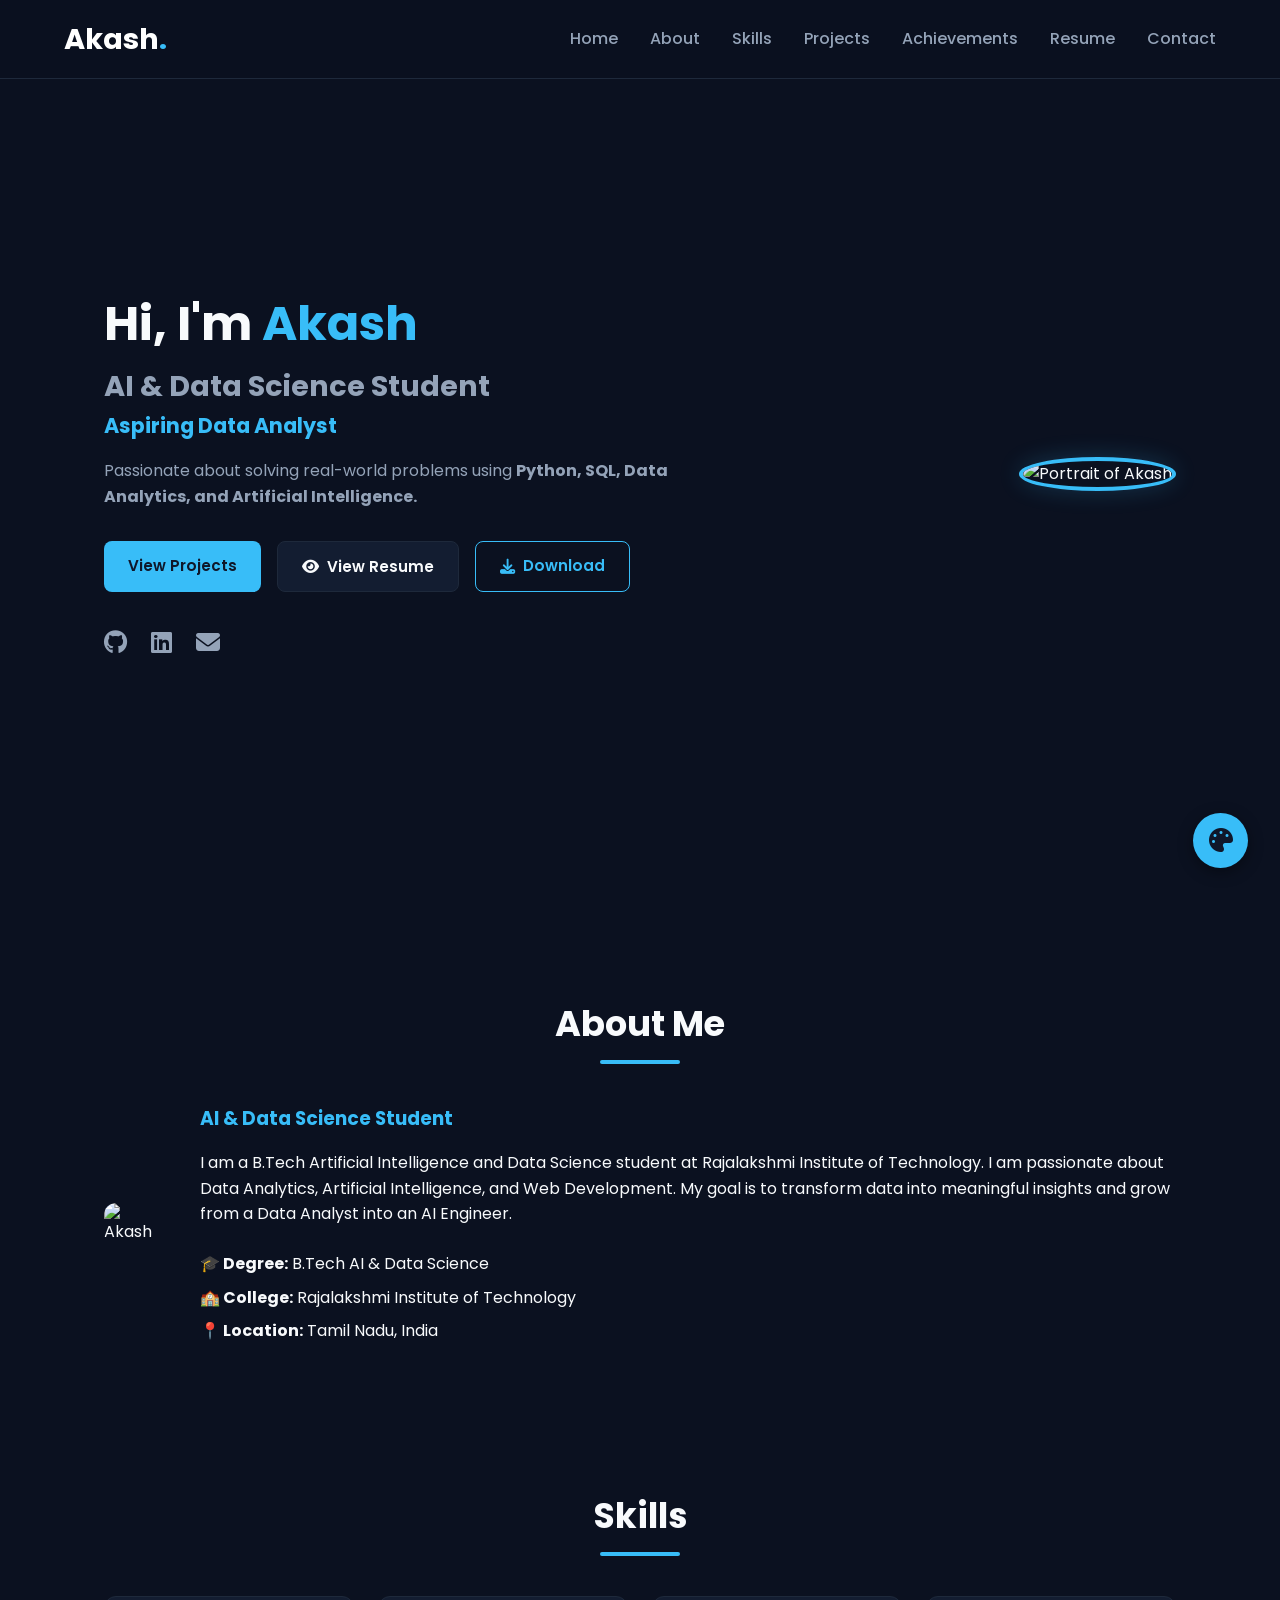
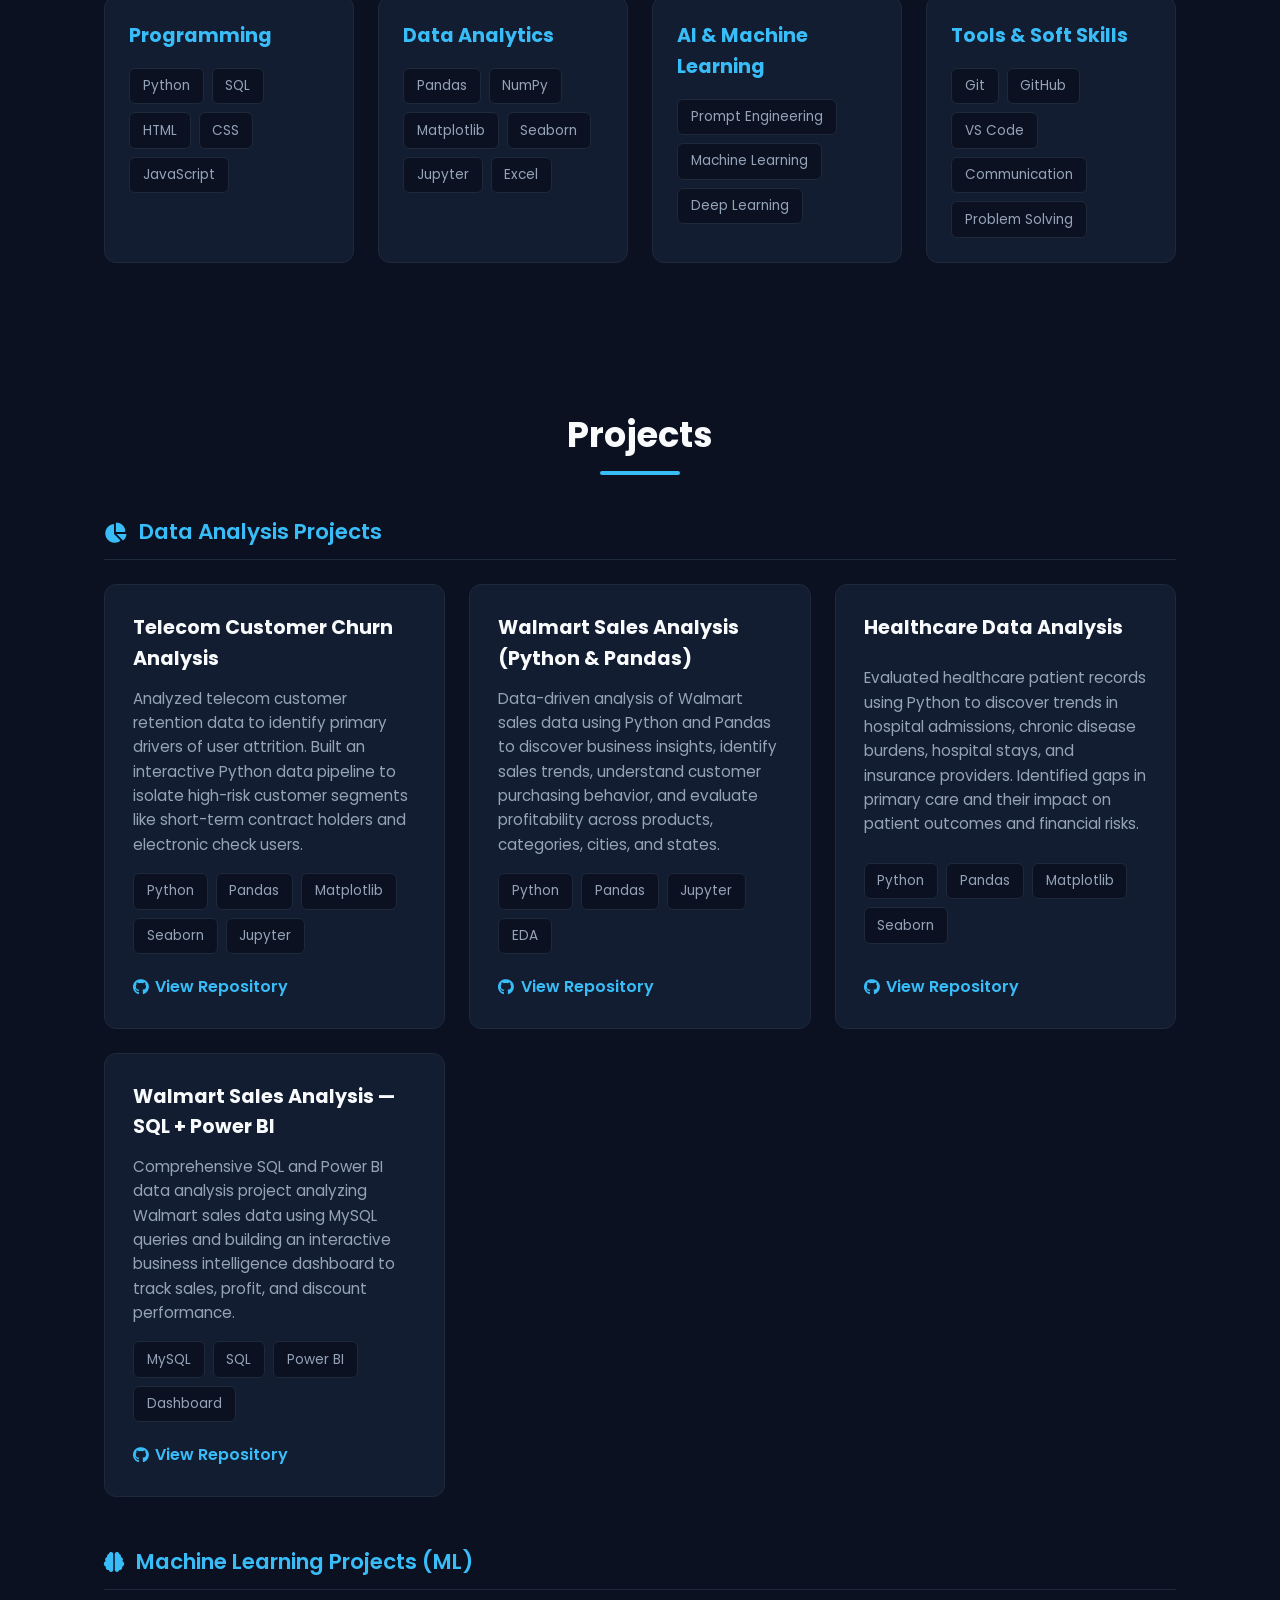
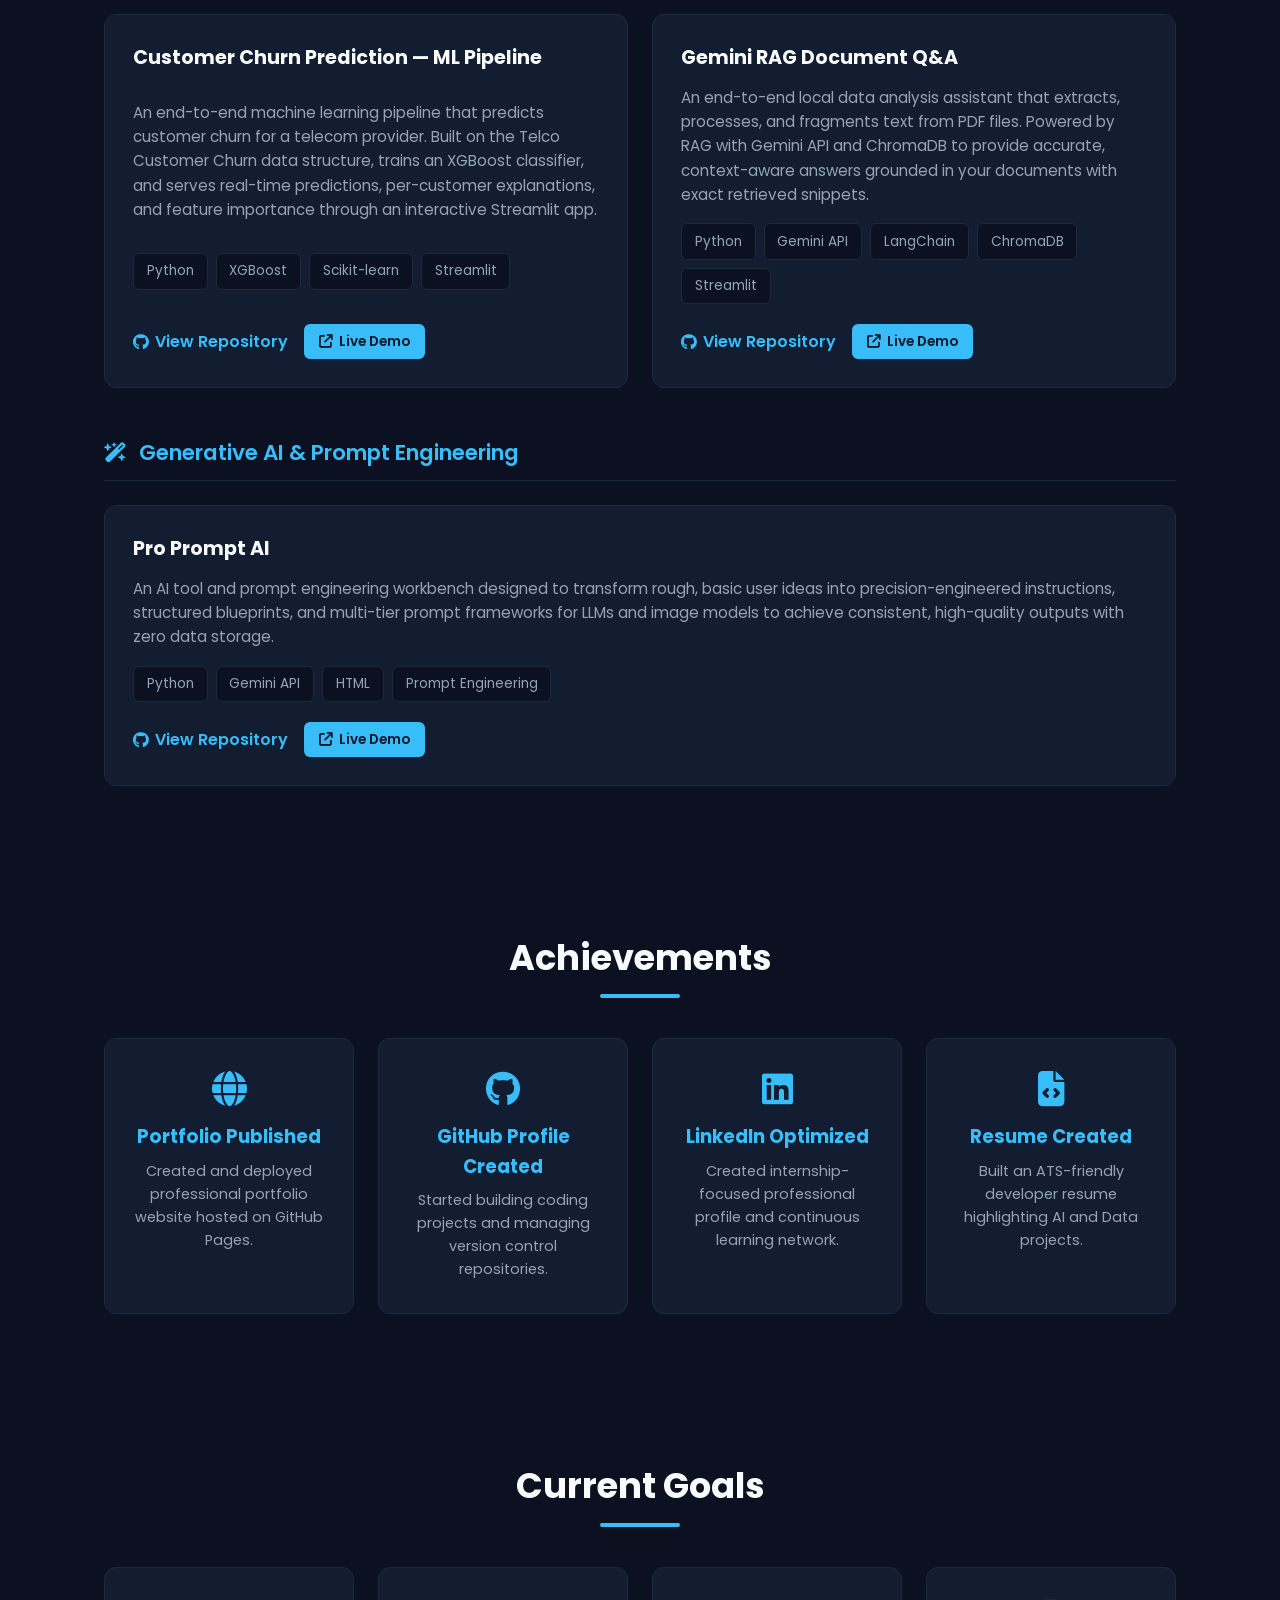
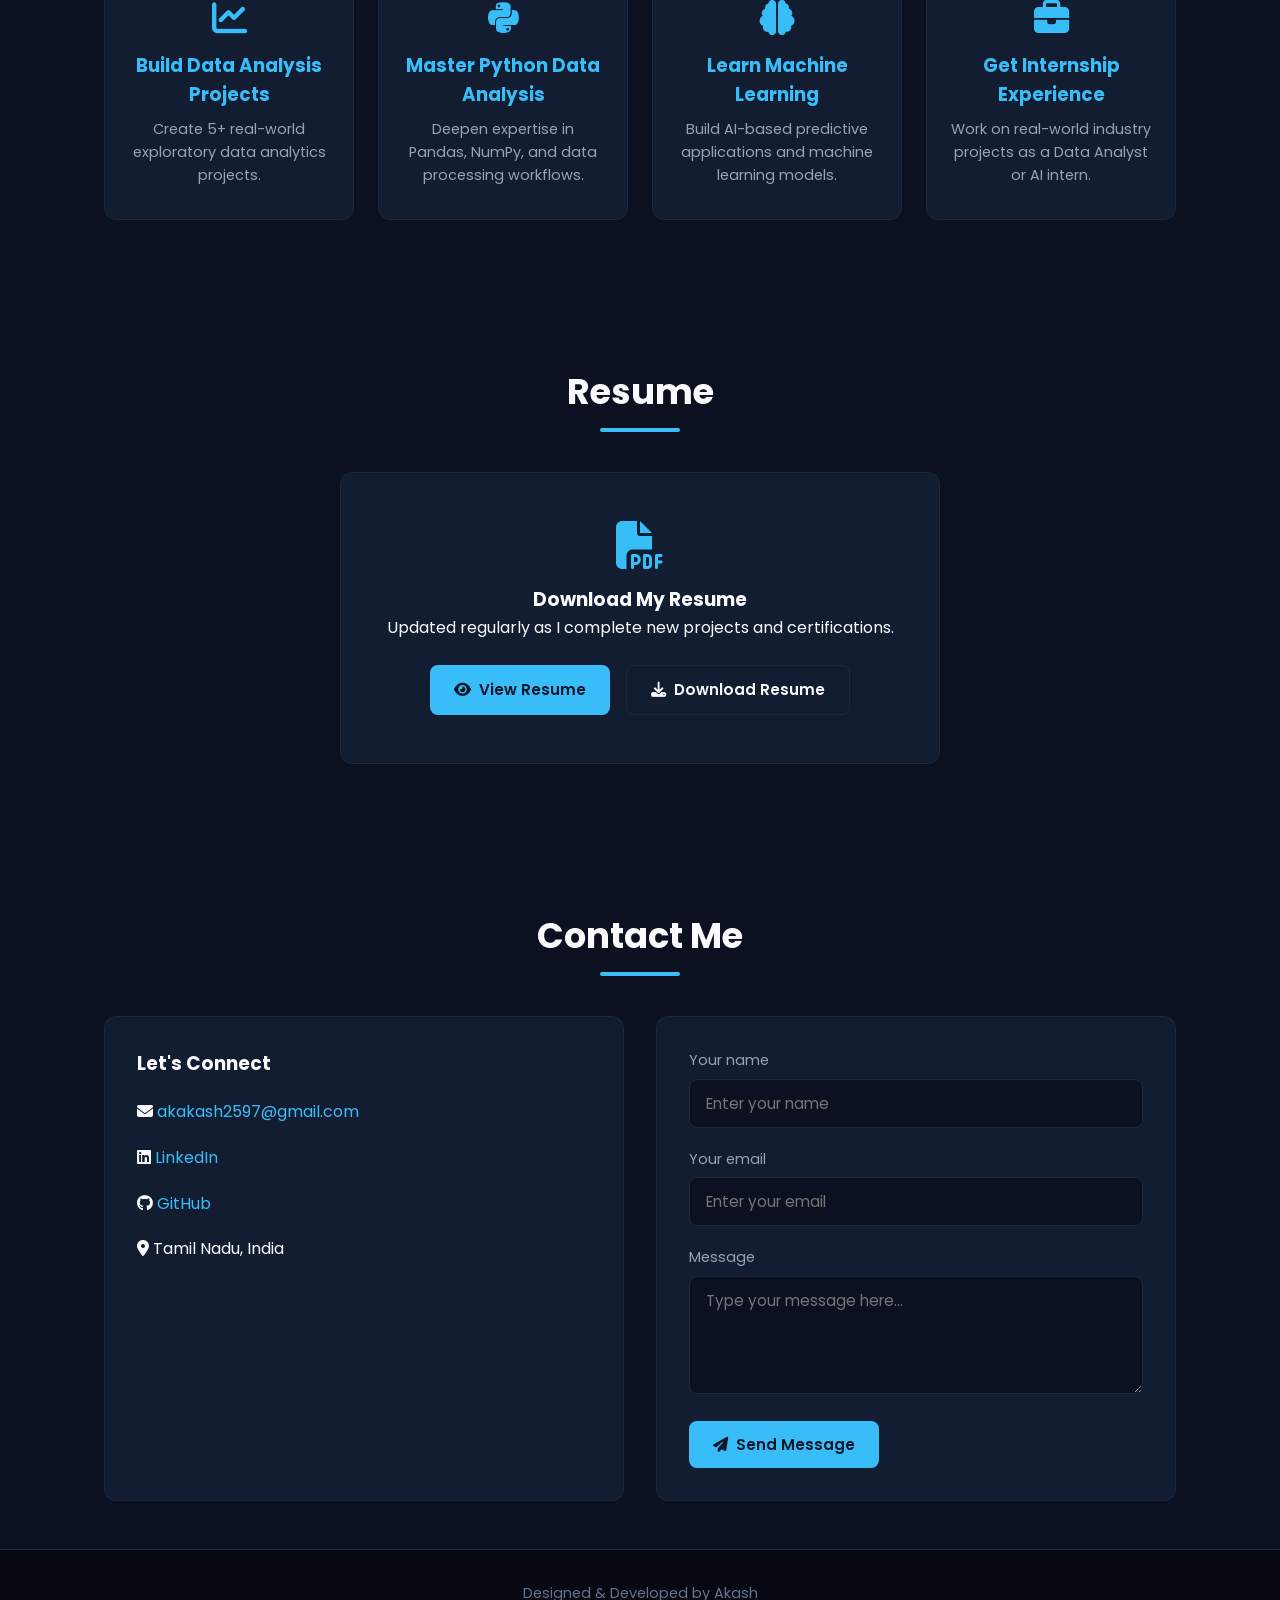
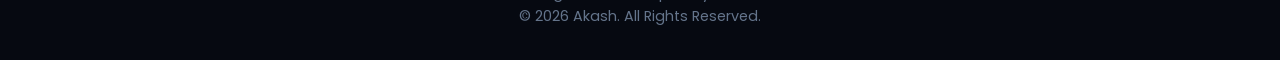
==== commit f650bc64: "Resolve merge conflicts" ====
--- a/index.html
+++ b/index.html
@@ -1,1649 +1,374 @@
 <!DOCTYPE html>
-<html lang="en" data-theme="dark">
-
+<html lang="en">
 <head>
-  <meta charset="UTF-8" />
-  <meta name="viewport" content="width=device-width, initial-scale=1.0" />
-  <meta name="description"
-    content="Alex Chen - Senior Frontend Engineer & UI/UX Specialist crafting high-performance, accessible, and intuitive web applications." />
-  <meta name="theme-color" content="#090d16" />
-  <title>Alex Chen | Senior Frontend Engineer & UI Architect</title>
-
-  <!-- Google Fonts: Inter & JetBrains Mono -->
-  <link rel="preconnect" href="https://fonts.googleapis.com" />
-  <link rel="preconnect" href="https://fonts.gstatic.com" crossorigin />
-  <link
-    href="https://fonts.googleapis.com/css2?family=Inter:wght@300;400;500;600;700;800&family=JetBrains+Mono:wght@400;500;600&display=swap"
-    rel="stylesheet" />
-
-  <!-- Master Stylesheet -->
-  <link rel="stylesheet" href="css/style.css" />
+    <meta charset="UTF-8">
+    <meta name="viewport" content="width=device-width, initial-scale=1.0">
+    <title>Akash | Portfolio</title>
+    <link rel="stylesheet" href="style.css">
+    <!-- Font Awesome for Icons -->
+    <link rel="stylesheet" href="https://cdnjs.cloudflare.com/ajax/libs/font-awesome/6.4.0/css/all.min.css">
+    <!-- Google Fonts -->
+    <link href="https://fonts.googleapis.com/css2?family=Poppins:wght@300;400;500;600;700&display=swap" rel="stylesheet">
 </head>
-
 <body>
 
-  <!-- ==========================================================================
-       Header & Navigation
-       ========================================================================== -->
-  <header class="header" role="banner">
-    <div class="container navbar">
-      <a href="#home" class="brand-logo" aria-label="Alex Chen - Home">
-        <span class="brand-badge">AC</span>
-        <span>Alex Chen</span>
-      </a>
-
-      <!-- Navigation Links -->
-      <nav id="nav-menu" class="nav-menu" role="navigation" aria-label="Main Navigation">
-        <a href="#home" class="nav-link active">Home</a>
-        <a href="#about" class="nav-link">About</a>
-        <a href="#skills" class="nav-link">Skills</a>
-        <a href="#projects" class="nav-link">Projects</a>
-        <a href="#contact" class="nav-link">Contact</a>
-      </nav>
-
-      <!-- Nav Actions (Theme Switcher & Mobile Toggle) -->
-      <div class="nav-actions">
-        <!-- Theme Toggle -->
-        <button id="theme-toggle-btn" class="theme-toggle-btn" type="button" aria-label="Toggle theme"
-          title="Toggle theme">
-          <svg xmlns="http://www.w3.org/2000/svg" viewBox="0 0 24 24" fill="none" stroke="currentColor" stroke-width="2"
-            stroke-linecap="round" stroke-linejoin="round">
-            <circle cx="12" cy="12" r="4" />
-            <path d="M12 2v2" />
-            <path d="M12 20v2" />
-            <path d="m4.93 4.93 1.41 1.41" />
-            <path d="m17.66 17.66 1.41 1.41" />
-            <path d="M2 12h2" />
-            <path d="M20 12h2" />
-            <path d="m6.34 17.66-1.41 1.41" />
-            <path d="m19.07 4.93-1.41 1.41" />
-          </svg>
+    <!-- Navigation Header -->
+    <header>
+        <nav>
+            <a href="#home" class="logo">Akash<span>.</span></a>
+            <button class="mobile-toggle" id="mobile-toggle" aria-label="Toggle Navigation">
+                <i class="fa-solid fa-bars"></i>
+            </button>
+            <ul class="nav-links" id="nav-links">
+                <li><a href="#home">Home</a></li>
+                <li><a href="#about">About</a></li>
+                <li><a href="#skills">Skills</a></li>
+                <li><a href="#projects">Projects</a></li>
+                <li><a href="#achievements">Achievements</a></li>
+                <li><a href="#resume">Resume</a></li>
+                <li><a href="#contact">Contact</a></li>
+            </ul>
+        </nav>
+    </header>
+
+    <main>
+        <!-- Hero Section -->
+        <section id="home" class="hero">
+            <div class="hero-content">
+                <h1>Hi, I'm <span>Akash</span></h1>
+                <h2>AI & Data Science Student</h2>
+                <h3>Aspiring Data Analyst</h3>
+
+                <p>
+                    Passionate about solving real-world problems using
+                    <strong>Python, SQL, Data Analytics, and Artificial Intelligence.</strong>
+                </p>
+
+                <div class="hero-buttons">
+                    <a href="#projects" class="btn btn-primary">View Projects</a>
+                    <button onclick="openResumeModal()" class="btn btn-secondary"><i class="fa-solid fa-eye"></i> View Resume</button>
+                    <a href="resume.pdf" download="Akash_Resume.pdf" class="btn btn-outline"><i class="fa-solid fa-download"></i> Download</a>
+                </div>
+
+                <div class="social-links">
+                    <a href="https://github.com/akakash2597-bit" target="_blank" aria-label="GitHub"><i class="fa-brands fa-github"></i></a>
+                    <a href="https://www.linkedin.com/in/ak-akash-085b513a1" target="_blank" aria-label="LinkedIn"><i class="fa-brands fa-linkedin"></i></a>
+                    <a href="mailto:akakash2597@gmail.com" aria-label="Email"><i class="fa-solid fa-envelope"></i></a>
+                </div>
+            </div>
+
+            <div class="hero-image">
+                <img src="profile.jpeg" alt="Portrait of Akash">
+            </div>
+        </section>
+
+        <!-- About Section -->
+        <section id="about" class="about">
+            <h2 class="section-title">About Me</h2>
+            <div class="about-container">
+                <div class="about-img">
+                    <img src="profile.jpeg" alt="Akash">
+                </div>
+                <div class="about-text">
+                    <h3>AI & Data Science Student</h3>
+                    <p>
+                        I am a B.Tech Artificial Intelligence and Data Science student at Rajalakshmi Institute of Technology. 
+                        I am passionate about Data Analytics, Artificial Intelligence, and Web Development. My goal is to transform 
+                        data into meaningful insights and grow from a Data Analyst into an AI Engineer.
+                    </p>
+                    <div class="about-details">
+                        <p><strong>🎓 Degree:</strong> B.Tech AI & Data Science</p>
+                        <p><strong>🏫 College:</strong> Rajalakshmi Institute of Technology</p>
+                        <p><strong>📍 Location:</strong> Tamil Nadu, India</p>
+                    </div>
+                </div>
+            </div>
+        </section>
+
+        <!-- Skills Section -->
+        <section id="skills" class="skills">
+            <h2 class="section-title">Skills</h2>
+            <div class="skills-grid">
+                <div class="skill-card">
+                    <h3>Programming</h3>
+                    <div class="tags">
+                        <span>Python</span><span>SQL</span><span>HTML</span><span>CSS</span><span>JavaScript</span>
+                    </div>
+                </div>
+                <div class="skill-card">
+                    <h3>Data Analytics</h3>
+                    <div class="tags">
+                        <span>Pandas</span><span>NumPy</span><span>Matplotlib</span><span>Seaborn</span><span>Jupyter</span><span>Excel</span>
+                    </div>
+                </div>
+                <div class="skill-card">
+                    <h3>AI & Machine Learning</h3>
+                    <div class="tags">
+                        <span>Prompt Engineering</span><span>Machine Learning</span><span>Deep Learning</span>
+                    </div>
+                </div>
+                <div class="skill-card">
+                    <h3>Tools & Soft Skills</h3>
+                    <div class="tags">
+                        <span>Git</span><span>GitHub</span><span>VS Code</span><span>Communication</span><span>Problem Solving</span>
+                    </div>
+                </div>
+            </div>
+        </section>
+
+        <!-- Projects Section -->
+        <section id="projects" class="projects">
+            <h2 class="section-title">Projects</h2>
+
+            <!-- Data Analysis Projects -->
+            <div class="project-category">
+                <div class="category-subtitle">
+                    <i class="fa-solid fa-chart-pie"></i>
+                    <h3>Data Analysis Projects</h3>
+                </div>
+                <div class="projects-grid">
+                    <div class="project-card">
+                        <h3>Telecom Customer Churn Analysis</h3>
+                        <p>Analyzed telecom customer retention data to identify primary drivers of user attrition. Built an interactive Python data pipeline to isolate high-risk customer segments like short-term contract holders and electronic check users.</p>
+                        <div class="tags">
+                            <span>Python</span><span>Pandas</span><span>Matplotlib</span><span>Seaborn</span><span>Jupyter</span>
+                        </div>
+                        <div class="project-actions">
+                            <a href="https://github.com/akakash2597-bit/Customer_churn_Analysis" target="_blank" class="project-btn"><i class="fa-brands fa-github"></i> View Repository</a>
+                        </div>
+                    </div>
+
+                    <div class="project-card">
+                        <h3>Walmart Sales Analysis (Python &amp; Pandas)</h3>
+                        <p>Data-driven analysis of Walmart sales data using Python and Pandas to discover business insights, identify sales trends, understand customer purchasing behavior, and evaluate profitability across products, categories, cities, and states.</p>
+                        <div class="tags">
+                            <span>Python</span><span>Pandas</span><span>Jupyter</span><span>EDA</span>
+                        </div>
+                        <div class="project-actions">
+                            <a href="https://github.com/akakash2597-bit/Walmart_sales_Analysis" target="_blank" class="project-btn"><i class="fa-brands fa-github"></i> View Repository</a>
+                        </div>
+                    </div>
+
+                    <div class="project-card">
+                        <h3>Healthcare Data Analysis</h3>
+                        <p>Evaluated healthcare patient records using Python to discover trends in hospital admissions, chronic disease burdens, hospital stays, and insurance providers. Identified gaps in primary care and their impact on patient outcomes and financial risks.</p>
+                        <div class="tags">
+                            <span>Python</span><span>Pandas</span><span>Matplotlib</span><span>Seaborn</span>
+                        </div>
+                        <div class="project-actions">
+                            <a href="https://github.com/akakash2597-bit/Healthcare_Data_Analysis" target="_blank" class="project-btn"><i class="fa-brands fa-github"></i> View Repository</a>
+                        </div>
+                    </div>
+
+                    <div class="project-card">
+                        <h3>Walmart Sales Analysis — SQL + Power BI</h3>
+                        <p>Comprehensive SQL and Power BI data analysis project analyzing Walmart sales data using MySQL queries and building an interactive business intelligence dashboard to track sales, profit, and discount performance.</p>
+                        <div class="tags">
+                            <span>MySQL</span><span>SQL</span><span>Power BI</span><span>Dashboard</span>
+                        </div>
+                        <div class="project-actions">
+                            <a href="https://github.com/akakash2597-bit/Walmart-Sales-Analysis" target="_blank" class="project-btn"><i class="fa-brands fa-github"></i> View Repository</a>
+                        </div>
+                    </div>
+                </div>
+            </div>
+
+            <!-- Machine Learning Projects (ML) -->
+            <div class="project-category">
+                <div class="category-subtitle">
+                    <i class="fa-solid fa-brain"></i>
+                    <h3>Machine Learning Projects (ML)</h3>
+                </div>
+                <div class="projects-grid">
+                    <div class="project-card">
+                        <h3>Customer Churn Prediction — ML Pipeline</h3>
+                        <p>An end-to-end machine learning pipeline that predicts customer churn for a telecom provider. Built on the Telco Customer Churn data structure, trains an XGBoost classifier, and serves real-time predictions, per-customer explanations, and feature importance through an interactive Streamlit app.</p>
+                        <div class="tags">
+                            <span>Python</span><span>XGBoost</span><span>Scikit-learn</span><span>Streamlit</span>
+                        </div>
+                        <div class="project-actions">
+                            <a href="https://github.com/akakash2597-bit/Customer-Churn-ML-Pipeline" target="_blank" class="project-btn"><i class="fa-brands fa-github"></i> View Repository</a>
+                            <a href="https://akakash2597-bit.github.io/Customer-Churn-ML-Pipeline/" target="_blank" class="project-btn-demo"><i class="fa-solid fa-arrow-up-right-from-square"></i> Live Demo</a>
+                        </div>
+                    </div>
+
+                    <div class="project-card">
+                        <h3>Gemini RAG Document Q&amp;A</h3>
+                        <p>An end-to-end local data analysis assistant that extracts, processes, and fragments text from PDF files. Powered by RAG with Gemini API and ChromaDB to provide accurate, context-aware answers grounded in your documents with exact retrieved snippets.</p>
+                        <div class="tags">
+                            <span>Python</span><span>Gemini API</span><span>LangChain</span><span>ChromaDB</span><span>Streamlit</span>
+                        </div>
+                        <div class="project-actions">
+                            <a href="https://github.com/akakash2597-bit/Local-PDF-RAG-Assistant" target="_blank" class="project-btn"><i class="fa-brands fa-github"></i> View Repository</a>
+                            <a href="https://akakash2597-bit.github.io/Local-PDF-RAG-Assistant/" target="_blank" class="project-btn-demo"><i class="fa-solid fa-arrow-up-right-from-square"></i> Live Demo</a>
+                        </div>
+                    </div>
+                </div>
+            </div>
+
+            <!-- Generative AI & Prompt Engineering -->
+            <div class="project-category">
+                <div class="category-subtitle">
+                    <i class="fa-solid fa-wand-magic-sparkles"></i>
+                    <h3>Generative AI &amp; Prompt Engineering</h3>
+                </div>
+                <div class="projects-grid">
+                    <div class="project-card">
+                        <h3>Pro Prompt AI</h3>
+                        <p>An AI tool and prompt engineering workbench designed to transform rough, basic user ideas into precision-engineered instructions, structured blueprints, and multi-tier prompt frameworks for LLMs and image models to achieve consistent, high-quality outputs with zero data storage.</p>
+                        <div class="tags">
+                            <span>Python</span><span>Gemini API</span><span>HTML</span><span>Prompt Engineering</span>
+                        </div>
+                        <div class="project-actions">
+                            <a href="https://github.com/akakash2597-bit/Pro_Prompt_AI" target="_blank" class="project-btn"><i class="fa-brands fa-github"></i> View Repository</a>
+                            <a href="https://akakash2597-bit.github.io/Pro_Prompt_AI/" target="_blank" class="project-btn-demo"><i class="fa-solid fa-arrow-up-right-from-square"></i> Live Demo</a>
+                        </div>
+                    </div>
+                </div>
+            </div>
+        </section>
+
+        <!-- Achievements Section -->
+        <section id="achievements" class="achievements">
+            <h2 class="section-title">Achievements</h2>
+            <div class="cards-grid">
+                <div class="grid-card">
+                    <i class="fa-solid fa-globe card-icon"></i>
+                    <h3>Portfolio Published</h3>
+                    <p>Created and deployed professional portfolio website hosted on GitHub Pages.</p>
+                </div>
+                <div class="grid-card">
+                    <i class="fa-brands fa-github card-icon"></i>
+                    <h3>GitHub Profile Created</h3>
+                    <p>Started building coding projects and managing version control repositories.</p>
+                </div>
+                <div class="grid-card">
+                    <i class="fa-brands fa-linkedin card-icon"></i>
+                    <h3>LinkedIn Optimized</h3>
+                    <p>Created internship-focused professional profile and continuous learning network.</p>
+                </div>
+                <div class="grid-card">
+                    <i class="fa-solid fa-file-code card-icon"></i>
+                    <h3>Resume Created</h3>
+                    <p>Built an ATS-friendly developer resume highlighting AI and Data projects.</p>
+                </div>
+            </div>
+        </section>
+
+        <!-- Current Goals Section -->
+        <section id="goals" class="goals">
+            <h2 class="section-title">Current Goals</h2>
+            <div class="cards-grid">
+                <div class="grid-card">
+                    <i class="fa-solid fa-chart-line card-icon"></i>
+                    <h3>Build Data Analysis Projects</h3>
+                    <p>Create 5+ real-world exploratory data analytics projects.</p>
+                </div>
+                <div class="grid-card">
+                    <i class="fa-brands fa-python card-icon"></i>
+                    <h3>Master Python Data Analysis</h3>
+                    <p>Deepen expertise in Pandas, NumPy, and data processing workflows.</p>
+                </div>
+                <div class="grid-card">
+                    <i class="fa-solid fa-brain card-icon"></i>
+                    <h3>Learn Machine Learning</h3>
+                    <p>Build AI-based predictive applications and machine learning models.</p>
+                </div>
+                <div class="grid-card">
+                    <i class="fa-solid fa-briefcase card-icon"></i>
+                    <h3>Get Internship Experience</h3>
+                    <p>Work on real-world industry projects as a Data Analyst or AI intern.</p>
+                </div>
+            </div>
+        </section>
+
+        <!-- Resume Section -->
+        <section id="resume" class="resume">
+            <h2 class="section-title">Resume</h2>
+            <div class="resume-card">
+                <i class="fa-solid fa-file-pdf resume-icon"></i>
+                <h3>Download My Resume</h3>
+                <p>Updated regularly as I complete new projects and certifications.</p>
+                
+                <div class="resume-actions">
+                    <button onclick="openResumeModal()" class="btn btn-primary">
+                        <i class="fa-solid fa-eye"></i> View Resume
+                    </button>
+                    <a href="resume.pdf" download="Akash_Resume.pdf" class="btn btn-secondary">
+                        <i class="fa-solid fa-download"></i> Download Resume
+                    </a>
+                </div>
+            </div>
+        </section>
+
+        <!-- Contact Section -->
+        <section id="contact" class="contact">
+            <h2 class="section-title">Contact Me</h2>
+            <div class="contact-container">
+                <div class="contact-card">
+                    <h3>Let's Connect</h3>
+                    <p><i class="fa-solid fa-envelope"></i> <a href="mailto:akakash2597@gmail.com">akakash2597@gmail.com</a></p>
+                    <p><i class="fa-brands fa-linkedin"></i> <a href="https://www.linkedin.com/in/ak-akash-085b513a1" target="_blank">LinkedIn</a></p>
+                    <p><i class="fa-brands fa-github"></i> <a href="https://github.com/akakash2597-bit" target="_blank">GitHub</a></p>
+                    <p><i class="fa-solid fa-location-dot"></i> Tamil Nadu, India</p>
+                </div>
+
+                <div class="contact-form-card">
+                    <!-- Replace YOUR_FORMSPREE_ID with your Formspree ID to receive emails directly in Gmail -->
+                    <form action="https://formspree.io/f/YOUR_FORMSPREE_ID" method="POST" id="contactForm">
+                        <div class="form-group">
+                            <label for="name">Your name</label>
+                            <input type="text" id="name" name="name" placeholder="Enter your name" required>
+                        </div>
+                        <div class="form-group">
+                            <label for="email">Your email</label>
+                            <input type="email" id="email" name="email" placeholder="Enter your email" required>
+                        </div>
+                        <div class="form-group">
+                            <label for="message">Message</label>
+                            <textarea id="message" name="message" rows="4" placeholder="Type your message here..." required></textarea>
+                        </div>
+                        <button type="submit" class="btn btn-primary"><i class="fa-solid fa-paper-plane"></i> Send Message</button>
+                    </form>
+                </div>
+            </div>
+        </section>
+    </main>
+
+    <!-- Floating Theme Switcher Button -->
+    <div class="theme-switcher">
+        <button id="themeToggleBtn" aria-label="Select Theme" onclick="toggleThemeMenu()">
+            <i class="fa-solid fa-palette"></i>
         </button>
-
-        <a href="#contact" class="btn btn-primary btn-sm nav-hire-btn">
-          Hire Me
-        </a>
-
-        <!-- Mobile Menu Hamburger Button -->
-        <button id="mobile-toggle-btn" class="mobile-toggle-btn" type="button" aria-expanded="false"
-          aria-label="Open navigation menu">
-          <svg xmlns="http://www.w3.org/2000/svg" viewBox="0 0 24 24" fill="none" stroke="currentColor" stroke-width="2"
-            stroke-linecap="round" stroke-linejoin="round">
-            <line x1="4" x2="20" y1="12" y2="12" />
-            <line x1="4" x2="20" y1="6" y2="6" />
-            <line x1="4" x2="20" y1="18" y2="18" />
-          </svg>
-        </button>
-      </div>
+        <div id="themeMenu" class="theme-menu">
+            <button onclick="setTheme('default')"><span class="color-dot default"></span> Cyan Dark</button>
+            <button onclick="setTheme('purple')"><span class="color-dot purple"></span> Purple Glow</button>
+            <button onclick="setTheme('emerald')"><span class="color-dot emerald"></span> Emerald AI</button>
+        </div>
     </div>
-  </header>
-
-  <!-- ==========================================================================
-       1. Hero Section
-       ========================================================================== -->
-  <section id="home" class="hero-section" aria-label="Introduction">
-    <div class="container hero-grid">
-      <!-- Left Content Column -->
-      <div class="hero-content reveal">
-        <div class="hero-status">
-          <span class="status-pill">
-            <span class="status-dot"></span>
-            Available for Senior & Lead Roles
-          </span>
+
+    <!-- Resume Viewer Modal -->
+    <div id="resumeModal" class="modal">
+        <div class="modal-content">
+            <div class="modal-header">
+                <h3>Resume Preview</h3>
+                <span class="close-btn" onclick="closeResumeModal()">&times;</span>
+            </div>
+            <div class="modal-body">
+                <iframe id="resumeViewer" src="resume.pdf"></iframe>
+            </div>
+            <div class="modal-footer">
+                <a href="resume.pdf" download="Akash_Resume.pdf" class="btn btn-primary"><i class="fa-solid fa-download"></i> Download PDF</a>
+                <button onclick="closeResumeModal()" class="btn btn-secondary">Close</button>
+            </div>
         </div>
-
-        <h1 class="hero-title">
-          Designing & Engineering <br />
-          <span class="gradient-text">Scalable Web Interfaces</span>
-        </h1>
-
-        <p class="hero-description">
-          I'm a <span id="typewriter-text" class="typewriter-wrapper"></span> crafting intuitive, high-performance web
-          apps with modern React, TypeScript, and clean architecture.
-        </p>
-
-        <div class="hero-actions">
-          <a href="#projects" class="btn btn-primary btn-lg">
-            Explore Projects
-            <svg xmlns="http://www.w3.org/2000/svg" viewBox="0 0 24 24" fill="none" stroke="currentColor"
-              stroke-width="2" stroke-linecap="round" stroke-linejoin="round">
-              <path d="M5 12h14" />
-              <path d="m12 5 7 7-7 7" />
-            </svg>
-          </a>
-
-          <a href="#contact" class="btn btn-secondary btn-lg">
-            <svg xmlns="http://www.w3.org/2000/svg" viewBox="0 0 24 24" fill="none" stroke="currentColor"
-              stroke-width="2" stroke-linecap="round" stroke-linejoin="round">
-              <rect width="20" height="16" x="2" y="4" rx="2" />
-              <path d="m22 7-8.97 5.7a1.94 1.94 0 0 1-2.06 0L2 7" />
-            </svg>
-            Get In Touch
-          </a>
-
-          <a href="#about" class="btn btn-outline btn-lg"
-            onclick="alert('Resume PDF download triggered.'); return false;">
-            <svg xmlns="http://www.w3.org/2000/svg" viewBox="0 0 24 24" fill="none" stroke="currentColor"
-              stroke-width="2" stroke-linecap="round" stroke-linejoin="round">
-              <path d="M21 15v4a2 2 0 0 1-2 2H5a2 2 0 0 1-2-2v-4" />
-              <polyline points="7 10 12 15 17 10" />
-              <line x1="12" y1="15" x2="12" y2="3" />
-            </svg>
-            Resume
-          </a>
-        </div>
-
-        <!-- Metrics Counter Row -->
-        <div class="stats-row">
-          <div class="stat-item">
-            <span class="stat-number" data-target="5" data-suffix="+">0+</span>
-            <span class="stat-label">Years Experience</span>
-          </div>
-          <div class="stat-item">
-            <span class="stat-number" data-target="42" data-suffix="+">0+</span>
-            <span class="stat-label">Projects Shipped</span>
-          </div>
-          <div class="stat-item">
-            <span class="stat-number" data-target="99.9" data-suffix="%" data-decimal="true">0%</span>
-            <span class="stat-label">Uptime & Quality</span>
-          </div>
-          <div class="stat-item">
-            <span class="stat-number" data-target="100" data-suffix="/100">0</span>
-            <span class="stat-label">Lighthouse Perf</span>
-          </div>
-        </div>
-      </div>
-
-      <!-- Right Visual Column (Interactive Code Showcase) -->
-      <div class="hero-visual reveal delay-2">
-        <div class="hero-code-card">
-          <div class="code-header">
-            <div class="mac-dots">
-              <span class="mac-dot red"></span>
-              <span class="mac-dot yellow"></span>
-              <span class="mac-dot green"></span>
-            </div>
-            <span class="code-filename">FrontendEngine.ts</span>
-            <button id="copy-code-btn" class="btn btn-sm btn-outline"
-              style="padding: 0.25rem 0.65rem; font-size: 0.75rem;">
-              Copy
-            </button>
-          </div>
-          <pre class="code-body"><code><span class="token-comment">// Senior Architecture: Reactive Engine</span>
-<span class="token-keyword">import</span> { createStore } <span class="token-keyword">from</span> <span class="token-string">'@core/state'</span>;
-<span class="token-keyword">import</span> { telemetry } <span class="token-keyword">from</span> <span class="token-string">'@core/vitals'</span>;
-
-<span class="token-keyword">interface</span> <span class="token-function">AppConfig</span> {
-  lcpTarget: <span class="token-string">'&lt; 1.2s'</span>;
-  clsScore: <span class="token-number">0.00</span>;
-  inpTarget: <span class="token-string">'&lt; 50ms'</span>;
-  wcagLevel: <span class="token-string">'AAA'</span>;
-}
-
-<span class="token-keyword">export const</span> <span class="token-function">mountProductionApp</span> = () =&gt; {
-  <span class="token-keyword">const</span> engine = createStore({
-    framework: <span class="token-string">'React 18 &amp; Next.js'</span>,
-    language: <span class="token-string">'TypeScript 5.x'</span>,
-    state: <span class="token-string">'Zustand Slice Store'</span>,
-    designSystem: <span class="token-string">'Aura Radix Tokens'</span>,
-  });
-
-  <span class="token-keyword">return</span> engine.startStream({
-    fps: <span class="token-number">60</span>,
-    status: <span class="token-string">'Active &amp; Scalable'</span>
-  });
-};</code></pre>
-        </div>
-
-        <!-- Floating Badges -->
-        <div class="floating-badge badge-top">
-          <span style="font-size: 1.1rem;">âš¡</span>
-          <span>100/100 Core Web Vitals</span>
-        </div>
-
-        <div class="floating-badge badge-bottom">
-          <span style="font-size: 1.1rem;">ðŸ›¡ï¸</span>
-          <span>WCAG 2.2 AAA Accessible</span>
-        </div>
-      </div>
     </div>
-  </section>
-
-  <!-- ==========================================================================
-       2. About Section
-       ========================================================================== -->
-  <section id="about" class="section" aria-label="About Me">
-    <div class="container">
-      <div class="section-header reveal">
-        <span class="section-tag">About Me</span>
-        <h2 class="section-title">Bridging Technical Rigor with Polished Product Design</h2>
-        <p class="section-subtitle">
-          Over 5 years of experience leading modern frontend initiatives, scaling web applications, and establishing
-          cohesive design systems.
-        </p>
-      </div>
-
-      <div class="about-grid">
-        <!-- Left: Bio and Core Engineering Pillars -->
-        <div class="reveal">
-          <p class="about-bio-text">
-            Hello! I'm <strong>Alex Chen</strong>, a Senior Frontend Engineer based in San Francisco. I specialize in
-            building mission-critical web applications that balance snappy client-side performance, bulletproof state
-            architecture, and accessible user interfaces.
-          </p>
-          <p class="about-bio-text">
-            Throughout my career, I've collaborated closely with product managers, UX designers, and distributed
-            engineering squads to transform complex data streams into seamless, intuitive digital products.
-          </p>
-
-          <!-- Core Philosophy Pillars -->
-          <div class="about-pillars">
-            <div class="pillar-card">
-              <div class="pillar-icon">
-                <svg xmlns="http://www.w3.org/2000/svg" viewBox="0 0 24 24" fill="none" stroke="currentColor"
-                  stroke-width="2" stroke-linecap="round" stroke-linejoin="round">
-                  <polygon points="13 2 3 14 12 14 11 22 21 10 12 10 13 2" />
-                </svg>
-              </div>
-              <h4 class="pillar-title">Performance Obsessed</h4>
-              <p class="pillar-desc">Laser focus on Core Web Vitals (LCP, INP, CLS), code-splitting, tree-shaking, and
-                frame-rate optimization.</p>
-            </div>
-
-            <div class="pillar-card">
-              <div class="pillar-icon">
-                <svg xmlns="http://www.w3.org/2000/svg" viewBox="0 0 24 24" fill="none" stroke="currentColor"
-                  stroke-width="2" stroke-linecap="round" stroke-linejoin="round">
-                  <path d="M12 22s8-4 8-10V5l-8-3-8 3v7c0 6 8 10 8 10z" />
-                </svg>
-              </div>
-              <h4 class="pillar-title">Inclusive & Accessible</h4>
-              <p class="pillar-desc">Deep commitment to WCAG standards, semantic HTML, screen reader compatibility, and
-                full keyboard navigation.</p>
-            </div>
-
-            <div class="pillar-card">
-              <div class="pillar-icon">
-                <svg xmlns="http://www.w3.org/2000/svg" viewBox="0 0 24 24" fill="none" stroke="currentColor"
-                  stroke-width="2" stroke-linecap="round" stroke-linejoin="round">
-                  <rect width="18" height="18" x="3" y="3" rx="2" />
-                  <path d="M3 9h18" />
-                  <path d="M9 21V9" />
-                </svg>
-              </div>
-              <h4 class="pillar-title">Design Systems</h4>
-              <p class="pillar-desc">Architecting modular component libraries, automated design token pipelines, and
-                comprehensive Storybook documentation.</p>
-            </div>
-
-            <div class="pillar-card">
-              <div class="pillar-icon">
-                <svg xmlns="http://www.w3.org/2000/svg" viewBox="0 0 24 24" fill="none" stroke="currentColor"
-                  stroke-width="2" stroke-linecap="round" stroke-linejoin="round">
-                  <polyline points="16 18 22 12 16 6" />
-                  <polyline points="8 6 2 12 8 18" />
-                </svg>
-              </div>
-              <h4 class="pillar-title">Clean Architecture</h4>
-              <p class="pillar-desc">Strict TypeScript typing, modular domain stores, comprehensive unit/E2E test suites
-                with Jest and Playwright.</p>
-            </div>
-          </div>
-        </div>
-
-        <!-- Right: Tabbed Timeline (Experience vs Education) -->
-        <div class="reveal delay-2">
-          <div class="timeline-tabs">
-            <button class="timeline-tab-btn active" data-target="experience-pane" type="button">
-              Work Experience
-            </button>
-            <button class="timeline-tab-btn" data-target="education-pane" type="button">
-              Education & Certifications
-            </button>
-          </div>
-
-          <!-- Work Experience List -->
-          <div id="experience-pane" class="timeline-pane">
-            <div class="timeline-list">
-              <div class="timeline-item">
-                <h4 class="timeline-role">Lead Frontend Engineer</h4>
-                <div class="timeline-meta">
-                  <span class="timeline-company">CloudScale Systems</span>
-                  <span>â€¢</span>
-                  <span>2022 â€” Present</span>
-                </div>
-                <p class="timeline-desc">
-                  Directed frontend architecture for a real-time observability console managing 200k+ telemetry points.
-                  Spearheaded migration to React 18 and Web Workers, reducing CPU usage by 42%.
-                </p>
-              </div>
-
-              <div class="timeline-item">
-                <h4 class="timeline-role">Senior Frontend Developer</h4>
-                <div class="timeline-meta">
-                  <span class="timeline-company">FinTech Dynamics</span>
-                  <span>â€¢</span>
-                  <span>2020 â€” 2022</span>
-                </div>
-                <p class="timeline-desc">
-                  Engineered modular payment widgets and automated merchant verification flows. Established the
-                  companyâ€™s first WCAG 2.1 AA compliant UI design system, slashing development cycles by 35%.
-                </p>
-              </div>
-
-              <div class="timeline-item">
-                <h4 class="timeline-role">Frontend Software Engineer</h4>
-                <div class="timeline-meta">
-                  <span class="timeline-company">PixelCraft Digital Agency</span>
-                  <span>â€¢</span>
-                  <span>2018 â€” 2020</span>
-                </div>
-                <p class="timeline-desc">
-                  Built 20+ responsive web applications for enterprise clients. Championed modern CSS Grid, fluid
-                  typography, and offline caching via Service Workers.
-                </p>
-              </div>
-            </div>
-          </div>
-
-          <!-- Education & Credentials List -->
-          <div id="education-pane" class="timeline-pane" style="display: none;">
-            <div class="timeline-list">
-              <div class="timeline-item">
-                <h4 class="timeline-role">B.S. in Computer Science</h4>
-                <div class="timeline-meta">
-                  <span class="timeline-company">UC Berkeley</span>
-                  <span>â€¢</span>
-                  <span>2014 â€” 2018</span>
-                </div>
-                <p class="timeline-desc">
-                  Focus on Human-Computer Interaction, Distributed Systems, and Web Technologies. Graduated Magna Cum
-                  Laude.
-                </p>
-              </div>
-
-              <div class="timeline-item">
-                <h4 class="timeline-role">Meta Certified Frontend Specialist</h4>
-                <div class="timeline-meta">
-                  <span class="timeline-company">Meta Engineering Credential</span>
-                  <span>â€¢</span>
-                  <span>2022</span>
-                </div>
-                <p class="timeline-desc">
-                  Advanced validation in React state synchronization, client security, accessibility standards, and web
-                  application architecture.
-                </p>
-              </div>
-
-              <div class="timeline-item">
-                <h4 class="timeline-role">AWS Certified Cloud Practitioner</h4>
-                <div class="timeline-meta">
-                  <span class="timeline-company">Amazon Web Services</span>
-                  <span>â€¢</span>
-                  <span>2023</span>
-                </div>
-                <p class="timeline-desc">
-                  Proficiency in cloud infrastructure, serverless Edge computing, CDN caching strategies, and global
-                  content delivery.
-                </p>
-              </div>
-            </div>
-          </div>
-        </div>
-      </div>
-    </div>
-  </section>
-
-  <!-- ==========================================================================
-       3. Skills Section
-       ========================================================================== -->
-  <section id="skills" class="section" style="background-color: var(--color-bg-alt);" aria-label="Technical Skills">
-    <div class="container">
-      <div class="section-header reveal">
-        <span class="section-tag">Technical Competencies</span>
-        <h2 class="section-title">Production-Grade Tech Stack</h2>
-        <p class="section-subtitle">
-          Mastery of modern frontend technologies, client architecture, state modeling, and performance tooling.
-        </p>
-      </div>
-
-      <!-- Skills Category Filter -->
-      <div class="filter-tabs reveal">
-        <button class="filter-btn skill-filter-btn active" data-filter="all" type="button">All Skills</button>
-        <button class="filter-btn skill-filter-btn" data-filter="frontend" type="button">Frontend Core</button>
-        <button class="filter-btn skill-filter-btn" data-filter="architecture" type="button">Architecture &
-          State</button>
-        <button class="filter-btn skill-filter-btn" data-filter="tools" type="button">Tools & Quality</button>
-        <button class="filter-btn skill-filter-btn" data-filter="design" type="button">UI/UX & Systems</button>
-      </div>
-
-      <!-- Skills Grid -->
-      <div class="skills-grid">
-        <!-- 1. React & Next.js -->
-        <div class="card skill-card reveal" data-category="frontend">
-          <div class="skill-header">
-            <div class="skill-icon-wrap">
-              <svg xmlns="http://www.w3.org/2000/svg" viewBox="0 0 24 24" fill="none" stroke="currentColor"
-                stroke-width="2" stroke-linecap="round" stroke-linejoin="round">
-                <circle cx="12" cy="12" r="2" />
-                <ellipse cx="12" cy="12" rx="10" ry="4" />
-                <ellipse cx="12" cy="12" rx="10" ry="4" transform="rotate(60 12 12)" />
-                <ellipse cx="12" cy="12" rx="10" ry="4" transform="rotate(120 12 12)" />
-              </svg>
-            </div>
-            <div>
-              <h4 class="skill-title">React & Next.js</h4>
-              <span class="skill-category-tag">Frontend Core</span>
-            </div>
-          </div>
-          <div class="skill-bar-wrapper">
-            <div class="skill-bar-labels">
-              <span>Proficiency</span>
-              <span>96%</span>
-            </div>
-            <div class="skill-progress-track">
-              <div class="skill-progress-fill" data-progress="96%"></div>
-            </div>
-          </div>
-          <div class="skill-tags">
-            <span class="badge">React 18</span>
-            <span class="badge">App Router</span>
-            <span class="badge">Server Components</span>
-            <span class="badge">SSR / SSG</span>
-          </div>
-        </div>
-
-        <!-- 2. TypeScript & JavaScript -->
-        <div class="card skill-card reveal delay-1" data-category="frontend">
-          <div class="skill-header">
-            <div class="skill-icon-wrap">
-              <svg xmlns="http://www.w3.org/2000/svg" viewBox="0 0 24 24" fill="none" stroke="currentColor"
-                stroke-width="2" stroke-linecap="round" stroke-linejoin="round">
-                <path d="m18 16 4-4-4-4" />
-                <path d="m6 8-4 4 4 4" />
-                <path d="m14.5 4-5 16" />
-              </svg>
-            </div>
-            <div>
-              <h4 class="skill-title">TypeScript & ESNext</h4>
-              <span class="skill-category-tag">Frontend Core</span>
-            </div>
-          </div>
-          <div class="skill-bar-wrapper">
-            <div class="skill-bar-labels">
-              <span>Proficiency</span>
-              <span>95%</span>
-            </div>
-            <div class="skill-progress-track">
-              <div class="skill-progress-fill" data-progress="95%"></div>
-            </div>
-          </div>
-          <div class="skill-tags">
-            <span class="badge">Generics</span>
-            <span class="badge">Strict Mode</span>
-            <span class="badge">ES2024+</span>
-            <span class="badge">Type Narrowing</span>
-          </div>
-        </div>
-
-        <!-- 3. Modern CSS & Tailwind -->
-        <div class="card skill-card reveal delay-2" data-category="design">
-          <div class="skill-header">
-            <div class="skill-icon-wrap">
-              <svg xmlns="http://www.w3.org/2000/svg" viewBox="0 0 24 24" fill="none" stroke="currentColor"
-                stroke-width="2" stroke-linecap="round" stroke-linejoin="round">
-                <path d="M17.5 19H9a7 7 0 1 1 6.71-9h1.79a4.5 4.5 0 1 1 0 9Z" />
-              </svg>
-            </div>
-            <div>
-              <h4 class="skill-title">CSS3 & Styling</h4>
-              <span class="skill-category-tag">UI/UX & Systems</span>
-            </div>
-          </div>
-          <div class="skill-bar-wrapper">
-            <div class="skill-bar-labels">
-              <span>Proficiency</span>
-              <span>98%</span>
-            </div>
-            <div class="skill-progress-track">
-              <div class="skill-progress-fill" data-progress="98%"></div>
-            </div>
-          </div>
-          <div class="skill-tags">
-            <span class="badge">Tailwind CSS</span>
-            <span class="badge">CSS Variables</span>
-            <span class="badge">Subgrid & Flex</span>
-            <span class="badge">Responsive UI</span>
-          </div>
-        </div>
-
-        <!-- 4. Architecture & State Management -->
-        <div class="card skill-card reveal" data-category="architecture">
-          <div class="skill-header">
-            <div class="skill-icon-wrap">
-              <svg xmlns="http://www.w3.org/2000/svg" viewBox="0 0 24 24" fill="none" stroke="currentColor"
-                stroke-width="2" stroke-linecap="round" stroke-linejoin="round">
-                <path
-                  d="M21 16V8a2 2 0 0 0-1-1.73l-7-4a2 2 0 0 0-2 0l-7 4A2 2 0 0 0 3 8v8a2 2 0 0 0 1 1.73l7 4a2 2 0 0 0 2 0l7-4A2 2 0 0 0 21 16z" />
-                <polyline points="3.27 6.96 12 12.01 20.73 6.96" />
-                <line x1="12" y1="22.08" x2="12" y2="12" />
-              </svg>
-            </div>
-            <div>
-              <h4 class="skill-title">State Architecture</h4>
-              <span class="skill-category-tag">Architecture & State</span>
-            </div>
-          </div>
-          <div class="skill-bar-wrapper">
-            <div class="skill-bar-labels">
-              <span>Proficiency</span>
-              <span>93%</span>
-            </div>
-            <div class="skill-progress-track">
-              <div class="skill-progress-fill" data-progress="93%"></div>
-            </div>
-          </div>
-          <div class="skill-tags">
-            <span class="badge">Zustand</span>
-            <span class="badge">Redux Toolkit</span>
-            <span class="badge">TanStack Query</span>
-            <span class="badge">RxJS</span>
-          </div>
-        </div>
-
-        <!-- 5. Web Performance & Core Web Vitals -->
-        <div class="card skill-card reveal delay-1" data-category="architecture">
-          <div class="skill-header">
-            <div class="skill-icon-wrap">
-              <svg xmlns="http://www.w3.org/2000/svg" viewBox="0 0 24 24" fill="none" stroke="currentColor"
-                stroke-width="2" stroke-linecap="round" stroke-linejoin="round">
-                <circle cx="12" cy="12" r="10" />
-                <polyline points="12 6 12 12 16 14" />
-              </svg>
-            </div>
-            <div>
-              <h4 class="skill-title">Web Performance</h4>
-              <span class="skill-category-tag">Architecture & State</span>
-            </div>
-          </div>
-          <div class="skill-bar-wrapper">
-            <div class="skill-bar-labels">
-              <span>Proficiency</span>
-              <span>94%</span>
-            </div>
-            <div class="skill-progress-track">
-              <div class="skill-progress-fill" data-progress="94%"></div>
-            </div>
-          </div>
-          <div class="skill-tags">
-            <span class="badge">LCP & INP Tuning</span>
-            <span class="badge">Web Workers</span>
-            <span class="badge">Bundle Splitting</span>
-            <span class="badge">Lighthouse 100</span>
-          </div>
-        </div>
-
-        <!-- 6. Testing & Quality Assurance -->
-        <div class="card skill-card reveal delay-2" data-category="tools">
-          <div class="skill-header">
-            <div class="skill-icon-wrap">
-              <svg xmlns="http://www.w3.org/2000/svg" viewBox="0 0 24 24" fill="none" stroke="currentColor"
-                stroke-width="2" stroke-linecap="round" stroke-linejoin="round">
-                <path d="M22 11.08V12a10 10 0 1 1-5.93-9.14" />
-                <polyline points="22 4 12 14.01 9 11.01" />
-              </svg>
-            </div>
-            <div>
-              <h4 class="skill-title">Testing & CI/CD</h4>
-              <span class="skill-category-tag">Tools & Quality</span>
-            </div>
-          </div>
-          <div class="skill-bar-wrapper">
-            <div class="skill-bar-labels">
-              <span>Proficiency</span>
-              <span>91%</span>
-            </div>
-            <div class="skill-progress-track">
-              <div class="skill-progress-fill" data-progress="91%"></div>
-            </div>
-          </div>
-          <div class="skill-tags">
-            <span class="badge">Vitest / Jest</span>
-            <span class="badge">Testing Library</span>
-            <span class="badge">Playwright</span>
-            <span class="badge">GitHub Actions</span>
-          </div>
-        </div>
-
-        <!-- 7. Design Systems & Accessibility -->
-        <div class="card skill-card reveal" data-category="design">
-          <div class="skill-header">
-            <div class="skill-icon-wrap">
-              <svg xmlns="http://www.w3.org/2000/svg" viewBox="0 0 24 24" fill="none" stroke="currentColor"
-                stroke-width="2" stroke-linecap="round" stroke-linejoin="round">
-                <circle cx="12" cy="12" r="10" />
-                <path d="m4.93 4.93 4.24 4.24" />
-                <path d="m14.83 9.17 4.24-4.24" />
-                <path d="m14.83 14.83 4.24 4.24" />
-                <path d="m9.17 14.83-4.24 4.24" />
-              </svg>
-            </div>
-            <div>
-              <h4 class="skill-title">Design Systems & a11y</h4>
-              <span class="skill-category-tag">UI/UX & Systems</span>
-            </div>
-          </div>
-          <div class="skill-bar-wrapper">
-            <div class="skill-bar-labels">
-              <span>Proficiency</span>
-              <span>97%</span>
-            </div>
-            <div class="skill-progress-track">
-              <div class="skill-progress-fill" data-progress="97%"></div>
-            </div>
-          </div>
-          <div class="skill-tags">
-            <span class="badge">Storybook</span>
-            <span class="badge">Radix UI</span>
-            <span class="badge">WCAG 2.2 AAA</span>
-            <span class="badge">Figma to Code</span>
-          </div>
-        </div>
-
-        <!-- 8. Build Tools & Modern Tooling -->
-        <div class="card skill-card reveal delay-1" data-category="tools">
-          <div class="skill-header">
-            <div class="skill-icon-wrap">
-              <svg xmlns="http://www.w3.org/2000/svg" viewBox="0 0 24 24" fill="none" stroke="currentColor"
-                stroke-width="2" stroke-linecap="round" stroke-linejoin="round">
-                <path
-                  d="M14.7 6.3a1 1 0 0 0 0 1.4l1.6 1.6a1 1 0 0 0 1.4 0l3.77-3.77a6 6 0 0 1-7.94 7.94l-6.91 6.91a2.12 2.12 0 0 1-3-3l6.91-6.91a6 6 0 0 1 7.94-7.94l-3.76 3.76z" />
-              </svg>
-            </div>
-            <div>
-              <h4 class="skill-title">Build & Bundling</h4>
-              <span class="skill-category-tag">Tools & Quality</span>
-            </div>
-          </div>
-          <div class="skill-bar-wrapper">
-            <div class="skill-bar-labels">
-              <span>Proficiency</span>
-              <span>92%</span>
-            </div>
-            <div class="skill-progress-track">
-              <div class="skill-progress-fill" data-progress="92%"></div>
-            </div>
-          </div>
-          <div class="skill-tags">
-            <span class="badge">Vite / Turbopack</span>
-            <span class="badge">Webpack 5</span>
-            <span class="badge">ESLint / Biome</span>
-            <span class="badge">Docker Dev</span>
-          </div>
-        </div>
-      </div>
-    </div>
-  </section>
-
-  <!-- ==========================================================================
-       4. Projects Section
-       ========================================================================== -->
-  <section id="projects" class="section" aria-label="Featured Projects">
-    <div class="container">
-      <div class="section-header reveal">
-        <span class="section-tag">Featured Work</span>
-        <h2 class="section-title">Projects &amp; Applications</h2>
-        <p class="section-subtitle">
-          Real-world data analysis, machine learning pipelines, and AI-powered tools built with Python, SQL, and modern
-          frameworks.
-        </p>
-      </div>
-
-      <!-- Project Category Filters -->
-      <div class="filter-tabs reveal">
-        <button class="filter-btn project-filter-btn active" data-filter="all" type="button">All Projects (7)</button>
-        <button class="filter-btn project-filter-btn" data-filter="data-analysis" type="button">Data Analysis Projects
-          (4)</button>
-        <button class="filter-btn project-filter-btn" data-filter="ml" type="button">Machine Learning Projects (ML)
-          (2)</button>
-        <button class="filter-btn project-filter-btn" data-filter="genai" type="button">Generative AI &amp; Prompt
-          Engineering (1)</button>
-      </div>
-
-      <!-- =====================================================================
-           Category 1: Data Analysis Projects
-           ===================================================================== -->
-      <div class="project-category-header reveal">
-        <div class="category-icon-wrap" style="background: rgba(6, 182, 212, 0.1); color: #06b6d4;">
-          <svg xmlns="http://www.w3.org/2000/svg" viewBox="0 0 24 24" fill="none" stroke="currentColor" stroke-width="2"
-            stroke-linecap="round" stroke-linejoin="round">
-            <path d="M3 3v18h18" />
-            <path d="m19 9-5 5-4-4-3 3" />
-          </svg>
-        </div>
-        <div>
-          <h3 class="category-title">Data Analysis Projects</h3>
-          <p class="category-desc">Exploratory data analysis, statistical modeling, and interactive business
-            intelligence dashboards</p>
-        </div>
-      </div>
-
-      <div class="projects-grid">
-        <!-- DA 1: Telecom Customer Churn Analysis -->
-        <article class="card project-card reveal" data-category="data-analysis">
-          <div class="project-thumb">
-            <svg viewBox="0 0 600 340" fill="none" xmlns="http://www.w3.org/2000/svg" style="background: #0f172a;">
-              <rect width="600" height="340" fill="#0f172a" />
-              <rect x="20" y="20" width="560" height="35" rx="6" fill="#1e293b" />
-              <text x="40" y="43" fill="#06b6d4" font-size="13" font-weight="700" font-family="sans-serif">TELECOM CHURN
-                ANALYSIS</text>
-              <rect x="20" y="70" width="270" height="245" rx="8" fill="#1e293b" />
-              <text x="40" y="100" fill="#94a3b8" font-size="11" font-weight="600" font-family="sans-serif">CHURN RATE
-                BY SEGMENT</text>
-              <rect x="40" y="115" width="180" height="16" rx="3" fill="#ef4444" fill-opacity="0.7" />
-              <text x="230" y="128" fill="#f8fafc" font-size="11" font-family="sans-serif">42%</text>
-              <rect x="40" y="145" width="130" height="16" rx="3" fill="#f59e0b" fill-opacity="0.7" />
-              <text x="180" y="158" fill="#f8fafc" font-size="11" font-family="sans-serif">31%</text>
-              <rect x="40" y="175" width="90" height="16" rx="3" fill="#10b981" fill-opacity="0.7" />
-              <text x="140" y="188" fill="#f8fafc" font-size="11" font-family="sans-serif">18%</text>
-              <rect x="40" y="205" width="50" height="16" rx="3" fill="#6366f1" fill-opacity="0.7" />
-              <text x="100" y="218" fill="#f8fafc" font-size="11" font-family="sans-serif">9%</text>
-              <text x="40" y="260" fill="#64748b" font-size="10" font-family="sans-serif">Short-term contracts</text>
-              <text x="40" y="280" fill="#64748b" font-size="10" font-family="sans-serif">Electronic check users</text>
-              <text x="40" y="300" fill="#64748b" font-size="10" font-family="sans-serif">High-risk segments
-                identified</text>
-              <rect x="310" y="70" width="270" height="115" rx="8" fill="#1e293b" />
-              <text x="330" y="100" fill="#94a3b8" font-size="11" font-weight="600" font-family="sans-serif">TOTAL
-                CUSTOMERS</text>
-              <text x="330" y="140" fill="#f8fafc" font-size="30" font-weight="bold"
-                font-family="sans-serif">7,043</text>
-              <text x="330" y="165" fill="#ef4444" font-size="12" font-family="sans-serif">26.5% churned</text>
-              <rect x="310" y="200" width="270" height="115" rx="8" fill="#1e293b" />
-              <text x="330" y="230" fill="#94a3b8" font-size="11" font-weight="600" font-family="sans-serif">KEY
-                DRIVERS</text>
-              <text x="330" y="260" fill="#06b6d4" font-size="12" font-family="sans-serif">Contract Type</text>
-              <text x="330" y="282" fill="#06b6d4" font-size="12" font-family="sans-serif">Payment Method</text>
-              <text x="330" y="304" fill="#06b6d4" font-size="12" font-family="sans-serif">Tenure and Billing</text>
-            </svg>
-            <div class="project-overlay">
-              <span class="badge badge-primary">Data Analysis</span>
-            </div>
-          </div>
-          <div class="project-body">
-            <div class="project-tags">
-              <span class="badge">Python</span>
-              <span class="badge">Pandas</span>
-              <span class="badge">Matplotlib</span>
-              <span class="badge">Seaborn</span>
-              <span class="badge">EDA</span>
-            </div>
-            <h3 class="project-title">Telecom Customer Churn Analysis</h3>
-            <p class="project-desc">
-              Analyzed telecom customer retention data to identify primary drivers of user attrition. Built an
-              interactive Python data pipeline to isolate high-risk customer segments like short-term contract holders
-              and electronic check users.
-            </p>
-            <div class="project-footer">
-              <div class="project-links">
-                <a href="https://github.com/akakash2597-bit/Customer_churn_Analysis" target="_blank"
-                  rel="noopener noreferrer" class="btn btn-outline btn-sm">
-                  <svg xmlns="http://www.w3.org/2000/svg" viewBox="0 0 24 24" fill="none" stroke="currentColor"
-                    stroke-width="2" stroke-linecap="round" stroke-linejoin="round" style="width:16px;height:16px;">
-                    <path
-                      d="M15 22v-4a4.8 4.8 0 0 0-1-3.5c3 0 6-2 6-5.5.08-1.25-.27-2.48-1-3.5.28-1.15.28-2.35 0-3.5 0 0-1 0-3 1.5-2.64-.5-5.36-.5-8 0C6 2 5 2 5 2c-.3 1.15-.3 2.35 0 3.5A5.403 5.403 0 0 0 4 9c0 3.5 3 5.5 6 5.5-.39.49-.68 1.05-.85 1.65-.17.6-.22 1.23-.15 1.85v4" />
-                    <path d="M9 18c-4.51 2-5-2-7-2" />
-                  </svg>
-                  Source Code
-                </a>
-                <button class="btn btn-secondary btn-sm btn-case-study" data-project="telecom-churn" type="button">
-                  <svg xmlns="http://www.w3.org/2000/svg" viewBox="0 0 24 24" fill="none" stroke="currentColor"
-                    stroke-width="2" stroke-linecap="round" stroke-linejoin="round" style="width:16px;height:16px;">
-                    <circle cx="12" cy="12" r="10" />
-                    <line x1="12" y1="16" x2="12" y2="12" />
-                    <line x1="12" y1="8" x2="12.01" y2="8" />
-                  </svg>
-                  Overview
-                </button>
-              </div>
-            </div>
-          </div>
-        </article>
-
-        <!-- DA 2: Walmart Sales Analysis (Python) -->
-        <article class="card project-card reveal delay-1" data-category="data-analysis">
-          <div class="project-thumb">
-            <svg viewBox="0 0 600 340" fill="none" xmlns="http://www.w3.org/2000/svg" style="background: #0f172a;">
-              <rect width="600" height="340" fill="#0f172a" />
-              <rect x="20" y="20" width="560" height="35" rx="6" fill="#1e293b" />
-              <text x="40" y="43" fill="#f59e0b" font-size="13" font-weight="700" font-family="sans-serif">WALMART SALES
-                ANALYSIS</text>
-              <rect x="20" y="70" width="360" height="245" rx="8" fill="#1e293b" />
-              <text x="40" y="100" fill="#94a3b8" font-size="11" font-weight="600" font-family="sans-serif">SALES
-                PERFORMANCE TREND</text>
-              <path d="M40 280 L100 230 L160 250 L220 180 L280 200 L340 140 L360 160" stroke="#f59e0b" stroke-width="3"
-                stroke-linecap="round" />
-              <path d="M40 280 L100 260 L160 270 L220 240 L280 250 L340 220 L360 230" stroke="#6366f1" stroke-width="2"
-                stroke-linecap="round" stroke-dasharray="6 4" />
-              <text x="40" y="300" fill="#64748b" font-size="10" font-family="sans-serif">Sales vs Profit Margin</text>
-              <rect x="395" y="70" width="185" height="75" rx="8" fill="#1e293b" />
-              <text x="415" y="95" fill="#94a3b8" font-size="10" font-weight="600" font-family="sans-serif">TOP
-                CATEGORY</text>
-              <text x="415" y="125" fill="#f8fafc" font-size="18" font-weight="bold"
-                font-family="sans-serif">Technology</text>
-              <rect x="395" y="160" width="185" height="75" rx="8" fill="#1e293b" />
-              <text x="415" y="185" fill="#94a3b8" font-size="10" font-weight="600" font-family="sans-serif">BEST
-                CITY</text>
-              <text x="415" y="215" fill="#10b981" font-size="18" font-weight="bold" font-family="sans-serif">New
-                York</text>
-              <rect x="395" y="250" width="185" height="65" rx="8" fill="#1e293b" />
-              <text x="415" y="275" fill="#94a3b8" font-size="10" font-weight="600" font-family="sans-serif">PRODUCTS
-                ANALYZED</text>
-              <text x="415" y="300" fill="#f8fafc" font-size="18" font-weight="bold"
-                font-family="sans-serif">9,994+</text>
-            </svg>
-            <div class="project-overlay">
-              <span class="badge badge-primary">Data Analysis</span>
-            </div>
-          </div>
-          <div class="project-body">
-            <div class="project-tags">
-              <span class="badge">Python</span>
-              <span class="badge">Pandas</span>
-              <span class="badge">Jupyter Notebook</span>
-              <span class="badge">Retail Analytics</span>
-            </div>
-            <h3 class="project-title">Walmart Sales Analysis</h3>
-            <p class="project-desc">
-              Analyzed Walmart sales data using Python and Pandas to discover business insights, identify sales trends,
-              understand customer purchasing behavior, and evaluate profitability across products, categories, cities,
-              and states.
-            </p>
-            <div class="project-footer">
-              <div class="project-links">
-                <a href="https://github.com/akakash2597-bit/Walmart_sales_Analysis" target="_blank"
-                  rel="noopener noreferrer" class="btn btn-outline btn-sm">
-                  <svg xmlns="http://www.w3.org/2000/svg" viewBox="0 0 24 24" fill="none" stroke="currentColor"
-                    stroke-width="2" stroke-linecap="round" stroke-linejoin="round" style="width:16px;height:16px;">
-                    <path
-                      d="M15 22v-4a4.8 4.8 0 0 0-1-3.5c3 0 6-2 6-5.5.08-1.25-.27-2.48-1-3.5.28-1.15.28-2.35 0-3.5 0 0-1 0-3 1.5-2.64-.5-5.36-.5-8 0C6 2 5 2 5 2c-.3 1.15-.3 2.35 0 3.5A5.403 5.403 0 0 0 4 9c0 3.5 3 5.5 6 5.5-.39.49-.68 1.05-.85 1.65-.17.6-.22 1.23-.15 1.85v4" />
-                    <path d="M9 18c-4.51 2-5-2-7-2" />
-                  </svg>
-                  Source Code
-                </a>
-                <button class="btn btn-secondary btn-sm btn-case-study" data-project="walmart-sales-python"
-                  type="button">
-                  <svg xmlns="http://www.w3.org/2000/svg" viewBox="0 0 24 24" fill="none" stroke="currentColor"
-                    stroke-width="2" stroke-linecap="round" stroke-linejoin="round" style="width:16px;height:16px;">
-                    <circle cx="12" cy="12" r="10" />
-                    <line x1="12" y1="16" x2="12" y2="12" />
-                    <line x1="12" y1="8" x2="12.01" y2="8" />
-                  </svg>
-                  Overview
-                </button>
-              </div>
-            </div>
-          </div>
-        </article>
-
-        <!-- DA 3: Healthcare Data Analysis -->
-        <article class="card project-card reveal delay-2" data-category="data-analysis">
-          <div class="project-thumb">
-            <svg viewBox="0 0 600 340" fill="none" xmlns="http://www.w3.org/2000/svg" style="background: #0f172a;">
-              <rect width="600" height="340" fill="#0f172a" />
-              <rect x="20" y="20" width="560" height="35" rx="6" fill="#1e293b" />
-              <text x="40" y="43" fill="#10b981" font-size="13" font-weight="700" font-family="sans-serif">HEALTHCARE
-                DATA ANALYSIS</text>
-              <rect x="20" y="70" width="175" height="245" rx="8" fill="#1e293b" />
-              <text x="35" y="100" fill="#94a3b8" font-size="10" font-weight="600"
-                font-family="sans-serif">ADMISSIONS</text>
-              <text x="35" y="135" fill="#f8fafc" font-size="28" font-weight="bold" font-family="sans-serif">54K</text>
-              <circle cx="110" cy="210" r="55" stroke="#10b981" stroke-width="8" fill="none"
-                stroke-dasharray="260 90" />
-              <text x="90" y="215" fill="#f8fafc" font-size="14" font-weight="bold" font-family="sans-serif">74%</text>
-              <text x="45" y="290" fill="#64748b" font-size="9" font-family="sans-serif">Emergency Rate</text>
-              <rect x="210" y="70" width="175" height="245" rx="8" fill="#1e293b" />
-              <text x="225" y="100" fill="#94a3b8" font-size="10" font-weight="600" font-family="sans-serif">TOP
-                CONDITIONS</text>
-              <rect x="225" y="115" width="140" height="22" rx="4" fill="#6366f1" fill-opacity="0.3" />
-              <text x="232" y="131" fill="#f8fafc" font-size="10" font-family="sans-serif">Arthritis</text>
-              <rect x="225" y="145" width="120" height="22" rx="4" fill="#6366f1" fill-opacity="0.25" />
-              <text x="232" y="161" fill="#f8fafc" font-size="10" font-family="sans-serif">Diabetes</text>
-              <rect x="225" y="175" width="100" height="22" rx="4" fill="#6366f1" fill-opacity="0.2" />
-              <text x="232" y="191" fill="#f8fafc" font-size="10" font-family="sans-serif">Hypertension</text>
-              <rect x="225" y="205" width="80" height="22" rx="4" fill="#6366f1" fill-opacity="0.15" />
-              <text x="232" y="221" fill="#f8fafc" font-size="10" font-family="sans-serif">Cancer</text>
-              <text x="225" y="265" fill="#94a3b8" font-size="10" font-weight="600"
-                font-family="sans-serif">PROVIDERS</text>
-              <text x="225" y="295" fill="#f8fafc" font-size="22" font-weight="bold" font-family="sans-serif">5
-                Major</text>
-              <rect x="400" y="70" width="180" height="245" rx="8" fill="#1e293b" />
-              <text x="415" y="100" fill="#94a3b8" font-size="10" font-weight="600" font-family="sans-serif">KEY
-                FINDINGS</text>
-              <text x="415" y="135" fill="#10b981" font-size="11" font-family="sans-serif">Gaps in primary care</text>
-              <text x="415" y="160" fill="#10b981" font-size="11" font-family="sans-serif">Financial risk factors</text>
-              <text x="415" y="185" fill="#10b981" font-size="11" font-family="sans-serif">ER department load</text>
-              <text x="415" y="210" fill="#10b981" font-size="11" font-family="sans-serif">Insurance analysis</text>
-              <text x="415" y="250" fill="#94a3b8" font-size="10" font-weight="600"
-                font-family="sans-serif">TOOLS</text>
-              <text x="415" y="275" fill="#a855f7" font-size="11" font-family="sans-serif">Python / Pandas</text>
-              <text x="415" y="295" fill="#a855f7" font-size="11" font-family="sans-serif">Matplotlib / Seaborn</text>
-            </svg>
-            <div class="project-overlay">
-              <span class="badge badge-primary">Data Analysis</span>
-            </div>
-          </div>
-          <div class="project-body">
-            <div class="project-tags">
-              <span class="badge">Python</span>
-              <span class="badge">Pandas</span>
-              <span class="badge">Matplotlib</span>
-              <span class="badge">Seaborn</span>
-              <span class="badge">Healthcare</span>
-            </div>
-            <h3 class="project-title">Healthcare Data Analysis</h3>
-            <p class="project-desc">
-              Analyzed healthcare patient records to discover trends in hospital admissions, chronic disease burdens,
-              hospital stays, and insurance providers. Identified gaps in primary care and their impact on patient
-              outcomes and financial risks.
-            </p>
-            <div class="project-footer">
-              <div class="project-links">
-                <a href="https://github.com/akakash2597-bit/Healthcare_Data_Analysis" target="_blank"
-                  rel="noopener noreferrer" class="btn btn-outline btn-sm">
-                  <svg xmlns="http://www.w3.org/2000/svg" viewBox="0 0 24 24" fill="none" stroke="currentColor"
-                    stroke-width="2" stroke-linecap="round" stroke-linejoin="round" style="width:16px;height:16px;">
-                    <path
-                      d="M15 22v-4a4.8 4.8 0 0 0-1-3.5c3 0 6-2 6-5.5.08-1.25-.27-2.48-1-3.5.28-1.15.28-2.35 0-3.5 0 0-1 0-3 1.5-2.64-.5-5.36-.5-8 0C6 2 5 2 5 2c-.3 1.15-.3 2.35 0 3.5A5.403 5.403 0 0 0 4 9c0 3.5 3 5.5 6 5.5-.39.49-.68 1.05-.85 1.65-.17.6-.22 1.23-.15 1.85v4" />
-                    <path d="M9 18c-4.51 2-5-2-7-2" />
-                  </svg>
-                  Source Code
-                </a>
-                <button class="btn btn-secondary btn-sm btn-case-study" data-project="healthcare-analysis"
-                  type="button">
-                  <svg xmlns="http://www.w3.org/2000/svg" viewBox="0 0 24 24" fill="none" stroke="currentColor"
-                    stroke-width="2" stroke-linecap="round" stroke-linejoin="round" style="width:16px;height:16px;">
-                    <circle cx="12" cy="12" r="10" />
-                    <line x1="12" y1="16" x2="12" y2="12" />
-                    <line x1="12" y1="8" x2="12.01" y2="8" />
-                  </svg>
-                  Overview
-                </button>
-              </div>
-            </div>
-          </div>
-        </article>
-
-        <!-- DA 4: Walmart Sales Analysis (SQL + Power BI) -->
-        <article class="card project-card reveal" data-category="data-analysis">
-          <div class="project-thumb">
-            <svg viewBox="0 0 600 340" fill="none" xmlns="http://www.w3.org/2000/svg" style="background: #090d16;">
-              <rect width="600" height="340" fill="#090d16" />
-              <rect x="20" y="20" width="560" height="35" rx="6" fill="#1e293b" />
-              <text x="40" y="43" fill="#a855f7" font-size="13" font-weight="700" font-family="sans-serif">WALMART SALES
-                &mdash; SQL + POWER BI</text>
-              <rect x="20" y="70" width="280" height="245" rx="8" fill="#1e293b" />
-              <text x="40" y="100" fill="#94a3b8" font-size="11" font-weight="600" font-family="sans-serif">POWER BI
-                DASHBOARD</text>
-              <rect x="40" y="115" width="240" height="30" rx="4" fill="#1e293b" stroke="#334155" />
-              <rect x="40" y="115" width="180" height="30" rx="4" fill="#a855f7" fill-opacity="0.3" />
-              <text x="50" y="135" fill="#f8fafc" font-size="10" font-family="sans-serif">Total Sales</text>
-              <rect x="40" y="155" width="240" height="30" rx="4" fill="#1e293b" stroke="#334155" />
-              <rect x="40" y="155" width="150" height="30" rx="4" fill="#6366f1" fill-opacity="0.3" />
-              <text x="50" y="175" fill="#f8fafc" font-size="10" font-family="sans-serif">Total Profit</text>
-              <rect x="40" y="195" width="240" height="30" rx="4" fill="#1e293b" stroke="#334155" />
-              <rect x="40" y="195" width="120" height="30" rx="4" fill="#06b6d4" fill-opacity="0.3" />
-              <text x="50" y="215" fill="#f8fafc" font-size="10" font-family="sans-serif">Quantity Sold</text>
-              <rect x="40" y="245" width="240" height="30" rx="4" fill="#1e293b" stroke="#334155" />
-              <rect x="40" y="245" width="90" height="30" rx="4" fill="#10b981" fill-opacity="0.3" />
-              <text x="50" y="265" fill="#f8fafc" font-size="10" font-family="sans-serif">Avg Discount</text>
-              <rect x="315" y="70" width="265" height="115" rx="8" fill="#1e293b" />
-              <text x="335" y="100" fill="#94a3b8" font-size="11" font-weight="600" font-family="sans-serif">SQL
-                QUERIES</text>
-              <text x="335" y="125" fill="#c084fc" font-family="monospace" font-size="11">SELECT category,</text>
-              <text x="335" y="143" fill="#c084fc" font-family="monospace" font-size="11"> SUM(sales) AS total</text>
-              <text x="335" y="161" fill="#c084fc" font-family="monospace" font-size="11">FROM walmart</text>
-              <text x="335" y="179" fill="#c084fc" font-family="monospace" font-size="11">GROUP BY category;</text>
-              <rect x="315" y="200" width="265" height="115" rx="8" fill="#1e293b" />
-              <text x="335" y="230" fill="#94a3b8" font-size="11" font-weight="600" font-family="sans-serif">TOOLS
-                USED</text>
-              <text x="335" y="260" fill="#f59e0b" font-size="13" font-family="sans-serif">MySQL and SQL</text>
-              <text x="335" y="285" fill="#f59e0b" font-size="13" font-family="sans-serif">Power BI Dashboard</text>
-              <text x="335" y="308" fill="#f59e0b" font-size="13" font-family="sans-serif">GitHub</text>
-            </svg>
-            <div class="project-overlay">
-              <span class="badge badge-primary">SQL + Power BI</span>
-            </div>
-          </div>
-          <div class="project-body">
-            <div class="project-tags">
-              <span class="badge">MySQL</span>
-              <span class="badge">SQL</span>
-              <span class="badge">Power BI</span>
-              <span class="badge">Dashboard</span>
-            </div>
-            <h3 class="project-title">Walmart Sales Analysis &mdash; SQL + Power BI</h3>
-            <p class="project-desc">
-              Built SQL queries and an interactive Power BI dashboard to analyze Walmart sales data, uncover retail
-              trends, holiday impacts, economic drivers, and discover business insights for data-driven decision making.
-            </p>
-            <div class="project-footer">
-              <div class="project-links">
-                <a href="https://github.com/akakash2597-bit/Walmart-Sales-Analysis" target="_blank"
-                  rel="noopener noreferrer" class="btn btn-outline btn-sm">
-                  <svg xmlns="http://www.w3.org/2000/svg" viewBox="0 0 24 24" fill="none" stroke="currentColor"
-                    stroke-width="2" stroke-linecap="round" stroke-linejoin="round" style="width:16px;height:16px;">
-                    <path
-                      d="M15 22v-4a4.8 4.8 0 0 0-1-3.5c3 0 6-2 6-5.5.08-1.25-.27-2.48-1-3.5.28-1.15.28-2.35 0-3.5 0 0-1 0-3 1.5-2.64-.5-5.36-.5-8 0C6 2 5 2 5 2c-.3 1.15-.3 2.35 0 3.5A5.403 5.403 0 0 0 4 9c0 3.5 3 5.5 6 5.5-.39.49-.68 1.05-.85 1.65-.17.6-.22 1.23-.15 1.85v4" />
-                    <path d="M9 18c-4.51 2-5-2-7-2" />
-                  </svg>
-                  Source Code
-                </a>
-                <button class="btn btn-secondary btn-sm btn-case-study" data-project="walmart-sql-powerbi"
-                  type="button">
-                  <svg xmlns="http://www.w3.org/2000/svg" viewBox="0 0 24 24" fill="none" stroke="currentColor"
-                    stroke-width="2" stroke-linecap="round" stroke-linejoin="round" style="width:16px;height:16px;">
-                    <circle cx="12" cy="12" r="10" />
-                    <line x1="12" y1="16" x2="12" y2="12" />
-                    <line x1="12" y1="8" x2="12.01" y2="8" />
-                  </svg>
-                  Overview
-                </button>
-              </div>
-            </div>
-          </div>
-        </article>
-      </div>
-
-      <!-- =====================================================================
-           Category 2: Machine Learning Projects (ML)
-           ===================================================================== -->
-      <div class="project-category-header reveal">
-        <div class="category-icon-wrap" style="background: rgba(168, 85, 247, 0.1); color: #a855f7;">
-          <svg xmlns="http://www.w3.org/2000/svg" viewBox="0 0 24 24" fill="none" stroke="currentColor" stroke-width="2"
-            stroke-linecap="round" stroke-linejoin="round">
-            <circle cx="12" cy="12" r="3" />
-            <path d="M12 2v4" />
-            <path d="M12 18v4" />
-            <path d="m4.93 4.93 2.83 2.83" />
-            <path d="m16.24 16.24 2.83 2.83" />
-            <path d="M2 12h4" />
-            <path d="M18 12h4" />
-            <path d="m4.93 19.07 2.83-2.83" />
-            <path d="m16.24 7.76 2.83-2.83" />
-          </svg>
-        </div>
-        <div>
-          <h3 class="category-title">Machine Learning Projects (ML)</h3>
-          <p class="category-desc">End-to-end ML training pipelines, predictive models, and RAG-powered AI assistants
-          </p>
-        </div>
-      </div>
-
-      <div class="projects-grid">
-        <!-- ML 1: Customer Churn ML Pipeline -->
-        <article class="card project-card reveal" data-category="ml">
-          <div class="project-thumb">
-            <svg viewBox="0 0 600 340" fill="none" xmlns="http://www.w3.org/2000/svg" style="background: #0f172a;">
-              <rect width="600" height="340" fill="#0f172a" />
-              <rect x="20" y="20" width="560" height="35" rx="6" fill="#1e293b" />
-              <text x="40" y="43" fill="#a855f7" font-size="13" font-weight="700" font-family="sans-serif">CUSTOMER
-                CHURN &mdash; ML PIPELINE</text>
-              <rect x="20" y="70" width="270" height="245" rx="8" fill="#1e293b" />
-              <text x="40" y="100" fill="#94a3b8" font-size="11" font-weight="600" font-family="sans-serif">MODEL
-                PIPELINE</text>
-              <rect x="40" y="115" width="230" height="28" rx="6" fill="#6366f1" fill-opacity="0.2" stroke="#6366f1"
-                stroke-width="1" />
-              <text x="55" y="134" fill="#f8fafc" font-size="11" font-family="sans-serif">1. Data Preparation</text>
-              <path d="M155 143 L155 153" stroke="#6366f1" stroke-width="2" />
-              <rect x="40" y="153" width="230" height="28" rx="6" fill="#a855f7" fill-opacity="0.2" stroke="#a855f7"
-                stroke-width="1" />
-              <text x="55" y="172" fill="#f8fafc" font-size="11" font-family="sans-serif">2. XGBoost Training</text>
-              <path d="M155 181 L155 191" stroke="#a855f7" stroke-width="2" />
-              <rect x="40" y="191" width="230" height="28" rx="6" fill="#06b6d4" fill-opacity="0.2" stroke="#06b6d4"
-                stroke-width="1" />
-              <text x="55" y="210" fill="#f8fafc" font-size="11" font-family="sans-serif">3. Model Evaluation</text>
-              <path d="M155 219 L155 229" stroke="#06b6d4" stroke-width="2" />
-              <rect x="40" y="229" width="230" height="28" rx="6" fill="#10b981" fill-opacity="0.2" stroke="#10b981"
-                stroke-width="1" />
-              <text x="55" y="248" fill="#f8fafc" font-size="11" font-family="sans-serif">4. Streamlit Dashboard</text>
-              <text x="40" y="290" fill="#10b981" font-size="11" font-weight="600" font-family="sans-serif">Real-time
-                predictions</text>
-              <text x="40" y="308" fill="#10b981" font-size="11" font-weight="600" font-family="sans-serif">Feature
-                importance viz</text>
-              <rect x="310" y="70" width="270" height="115" rx="8" fill="#1e293b" />
-              <text x="330" y="100" fill="#94a3b8" font-size="11" font-weight="600"
-                font-family="sans-serif">ACCURACY</text>
-              <text x="330" y="145" fill="#10b981" font-size="38" font-weight="bold"
-                font-family="sans-serif">93.2%</text>
-              <text x="330" y="170" fill="#64748b" font-size="11" font-family="sans-serif">XGBoost Classifier</text>
-              <rect x="310" y="200" width="270" height="115" rx="8" fill="#1e293b" />
-              <text x="330" y="230" fill="#94a3b8" font-size="11" font-weight="600" font-family="sans-serif">TECH
-                STACK</text>
-              <text x="330" y="260" fill="#a855f7" font-size="12" font-family="sans-serif">Python / Scikit-learn</text>
-              <text x="330" y="282" fill="#a855f7" font-size="12" font-family="sans-serif">XGBoost</text>
-              <text x="330" y="304" fill="#a855f7" font-size="12" font-family="sans-serif">Streamlit App</text>
-            </svg>
-            <div class="project-overlay">
-              <span class="badge badge-primary">Machine Learning</span>
-            </div>
-          </div>
-          <div class="project-body">
-            <div class="project-tags">
-              <span class="badge">Python</span>
-              <span class="badge">XGBoost</span>
-              <span class="badge">Scikit-learn</span>
-              <span class="badge">Streamlit</span>
-              <span class="badge">ML Pipeline</span>
-            </div>
-            <h3 class="project-title">Customer Churn Prediction &mdash; ML Pipeline</h3>
-            <p class="project-desc">
-              An end-to-end machine learning pipeline that predicts customer churn for a telecom provider. Trains an
-              XGBoost classifier and serves real-time predictions, per-customer explanations, and feature importance
-              through an interactive Streamlit app.
-            </p>
-            <div class="project-footer">
-              <div class="project-links">
-                <a href="https://github.com/akakash2597-bit/Customer-Churn-ML-Pipeline" target="_blank"
-                  rel="noopener noreferrer" class="btn btn-outline btn-sm">
-                  <svg xmlns="http://www.w3.org/2000/svg" viewBox="0 0 24 24" fill="none" stroke="currentColor"
-                    stroke-width="2" stroke-linecap="round" stroke-linejoin="round" style="width:16px;height:16px;">
-                    <path
-                      d="M15 22v-4a4.8 4.8 0 0 0-1-3.5c3 0 6-2 6-5.5.08-1.25-.27-2.48-1-3.5.28-1.15.28-2.35 0-3.5 0 0-1 0-3 1.5-2.64-.5-5.36-.5-8 0C6 2 5 2 5 2c-.3 1.15-.3 2.35 0 3.5A5.403 5.403 0 0 0 4 9c0 3.5 3 5.5 6 5.5-.39.49-.68 1.05-.85 1.65-.17.6-.22 1.23-.15 1.85v4" />
-                    <path d="M9 18c-4.51 2-5-2-7-2" />
-                  </svg>
-                  Source Code
-                </a>
-                <a href="https://akakash2597-bit.github.io/Customer-Churn-ML-Pipeline/" target="_blank"
-                  rel="noopener noreferrer" class="btn btn-primary btn-sm">
-                  <svg xmlns="http://www.w3.org/2000/svg" viewBox="0 0 24 24" fill="none" stroke="currentColor"
-                    stroke-width="2" stroke-linecap="round" stroke-linejoin="round" style="width:16px;height:16px;">
-                    <path d="M18 13v6a2 2 0 0 1-2 2H5a2 2 0 0 1-2-2V8a2 2 0 0 1 2-2h6" />
-                    <polyline points="15 3 21 3 21 9" />
-                    <line x1="10" y1="14" x2="21" y2="3" />
-                  </svg>
-                  Live Demo
-                </a>
-                <button class="btn btn-secondary btn-sm btn-case-study" data-project="churn-ml-pipeline" type="button">
-                  <svg xmlns="http://www.w3.org/2000/svg" viewBox="0 0 24 24" fill="none" stroke="currentColor"
-                    stroke-width="2" stroke-linecap="round" stroke-linejoin="round" style="width:16px;height:16px;">
-                    <circle cx="12" cy="12" r="10" />
-                    <line x1="12" y1="16" x2="12" y2="12" />
-                    <line x1="12" y1="8" x2="12.01" y2="8" />
-                  </svg>
-                  Overview
-                </button>
-              </div>
-            </div>
-          </div>
-        </article>
-
-        <!-- ML 2: Local PDF RAG Assistant -->
-        <article class="card project-card reveal delay-1" data-category="ml">
-          <div class="project-thumb">
-            <svg viewBox="0 0 600 340" fill="none" xmlns="http://www.w3.org/2000/svg" style="background: #0f172a;">
-              <rect width="600" height="340" fill="#0f172a" />
-              <rect x="40" y="30" width="520" height="280" rx="10" fill="#070a12" stroke="#1e293b" />
-              <circle cx="65" cy="55" r="5" fill="#ff5f56" />
-              <circle cx="82" cy="55" r="5" fill="#ffbd2e" />
-              <circle cx="99" cy="55" r="5" fill="#27c93f" />
-              <text x="130" y="58" fill="#94a3b8" font-size="11" font-weight="600" font-family="sans-serif">GEMINI RAG
-                DOCUMENT Q&amp;A</text>
-              <text x="65" y="95" fill="#34d399" font-family="monospace" font-size="12">$ streamlit run app.py</text>
-              <text x="65" y="120" fill="#64748b" font-family="monospace" font-size="11">[INFO] Loading PDF:
-                annual_report.pdf</text>
-              <text x="65" y="145" fill="#38bdf8" font-family="monospace" font-size="11">Chunking: 1,000 chars / 200
-                overlap</text>
-              <text x="65" y="170" fill="#38bdf8" font-family="monospace" font-size="11">Embedding with Gemini
-                API...</text>
-              <text x="65" y="195" fill="#38bdf8" font-family="monospace" font-size="11">ChromaDB index built: 142
-                chunks</text>
-              <text x="65" y="230" fill="#c084fc" font-family="monospace" font-size="11">User: What were Q3 revenue
-                highlights?</text>
-              <text x="65" y="255" fill="#10b981" font-family="monospace" font-size="11">AI: Revenue grew 23% YoY to
-                $4.2B...</text>
-              <text x="65" y="275" fill="#10b981" font-family="monospace" font-size="11"> [Source: Page 14, Para
-                3]</text>
-              <text x="65" y="295" fill="#10b981" font-family="monospace" font-size="12">Context-aware answers from your
-                docs</text>
-            </svg>
-            <div class="project-overlay">
-              <span class="badge badge-primary">RAG / ML</span>
-            </div>
-          </div>
-          <div class="project-body">
-            <div class="project-tags">
-              <span class="badge">Python</span>
-              <span class="badge">Gemini API</span>
-              <span class="badge">LangChain</span>
-              <span class="badge">ChromaDB</span>
-              <span class="badge">Streamlit</span>
-            </div>
-            <h3 class="project-title">Gemini RAG Document Q&amp;A</h3>
-            <p class="project-desc">
-              An end-to-end local data analysis assistant that extracts, processes, and fragments text from PDF files.
-              Powered by RAG with Gemini API and ChromaDB to provide accurate, context-aware answers grounded in your
-              documents.
-            </p>
-            <div class="project-footer">
-              <div class="project-links">
-                <a href="https://github.com/akakash2597-bit/Local-PDF-RAG-Assistant" target="_blank"
-                  rel="noopener noreferrer" class="btn btn-outline btn-sm">
-                  <svg xmlns="http://www.w3.org/2000/svg" viewBox="0 0 24 24" fill="none" stroke="currentColor"
-                    stroke-width="2" stroke-linecap="round" stroke-linejoin="round" style="width:16px;height:16px;">
-                    <path
-                      d="M15 22v-4a4.8 4.8 0 0 0-1-3.5c3 0 6-2 6-5.5.08-1.25-.27-2.48-1-3.5.28-1.15.28-2.35 0-3.5 0 0-1 0-3 1.5-2.64-.5-5.36-.5-8 0C6 2 5 2 5 2c-.3 1.15-.3 2.35 0 3.5A5.403 5.403 0 0 0 4 9c0 3.5 3 5.5 6 5.5-.39.49-.68 1.05-.85 1.65-.17.6-.22 1.23-.15 1.85v4" />
-                    <path d="M9 18c-4.51 2-5-2-7-2" />
-                  </svg>
-                  Source Code
-                </a>
-                <a href="https://akakash2597-bit.github.io/Local-PDF-RAG-Assistant/" target="_blank"
-                  rel="noopener noreferrer" class="btn btn-primary btn-sm">
-                  <svg xmlns="http://www.w3.org/2000/svg" viewBox="0 0 24 24" fill="none" stroke="currentColor"
-                    stroke-width="2" stroke-linecap="round" stroke-linejoin="round" style="width:16px;height:16px;">
-                    <path d="M18 13v6a2 2 0 0 1-2 2H5a2 2 0 0 1-2-2V8a2 2 0 0 1 2-2h6" />
-                    <polyline points="15 3 21 3 21 9" />
-                    <line x1="10" y1="14" x2="21" y2="3" />
-                  </svg>
-                  Live Demo
-                </a>
-                <button class="btn btn-secondary btn-sm btn-case-study" data-project="local-pdf-rag" type="button">
-                  <svg xmlns="http://www.w3.org/2000/svg" viewBox="0 0 24 24" fill="none" stroke="currentColor"
-                    stroke-width="2" stroke-linecap="round" stroke-linejoin="round" style="width:16px;height:16px;">
-                    <circle cx="12" cy="12" r="10" />
-                    <line x1="12" y1="16" x2="12" y2="12" />
-                    <line x1="12" y1="8" x2="12.01" y2="8" />
-                  </svg>
-                  Overview
-                </button>
-              </div>
-            </div>
-          </div>
-        </article>
-      </div>
-
-      <!-- =====================================================================
-           Category 3: Generative AI & Prompt Engineering (Pro Prompt AI)
-           ===================================================================== -->
-      <div class="project-category-header reveal">
-        <div class="category-icon-wrap" style="background: rgba(99, 102, 241, 0.1); color: #6366f1;">
-          <svg xmlns="http://www.w3.org/2000/svg" viewBox="0 0 24 24" fill="none" stroke="currentColor" stroke-width="2"
-            stroke-linecap="round" stroke-linejoin="round">
-            <path d="M12 2v4" />
-            <path d="m4.93 4.93 2.83 2.83" />
-            <path d="M2 12h4" />
-            <path d="m4.93 19.07 2.83-2.83" />
-            <path d="M12 18v4" />
-            <path d="m16.24 16.24 2.83 2.83" />
-            <path d="M18 12h4" />
-            <path d="m16.24 7.76 2.83-2.83" />
-            <circle cx="12" cy="12" r="4" />
-          </svg>
-        </div>
-        <div>
-          <h3 class="category-title">Generative AI &amp; Prompt Engineering</h3>
-          <p class="category-desc">Precision prompt engineering workbenches and intelligent LLM optimization suites</p>
-        </div>
-      </div>
-
-      <div class="projects-grid">
-        <!-- AI 1: Pro Prompt AI -->
-        <article class="card project-card project-card-featured reveal" data-category="genai">
-          <div class="project-thumb">
-            <svg viewBox="0 0 600 340" fill="none" xmlns="http://www.w3.org/2000/svg" style="background: #090d16;">
-              <rect width="600" height="340" fill="#090d16" />
-              <circle cx="300" cy="170" r="200" fill="url(#pro-prompt-bg)" opacity="0.15" />
-              <rect x="20" y="20" width="560" height="35" rx="6" fill="#1e293b" />
-              <text x="40" y="43" fill="#6366f1" font-size="13" font-weight="700" font-family="sans-serif">PRO PROMPT AI
-                &mdash; PROMPT ENGINEERING WORKBENCH</text>
-              <rect x="20" y="70" width="560" height="245" rx="8" fill="#1e293b" />
-              <text x="40" y="100" fill="#94a3b8" font-size="10" font-weight="600" font-family="sans-serif">YOUR BASIC
-                PROMPT</text>
-              <rect x="40" y="110" width="230" height="60" rx="6" fill="#070a12" stroke="#334155" />
-              <text x="55" y="135" fill="#64748b" font-size="11" font-family="sans-serif">Write me a blog post</text>
-              <text x="55" y="155" fill="#64748b" font-size="11" font-family="sans-serif"> about AI trends</text>
-              <path d="M285 140 L315 140" stroke="#6366f1" stroke-width="3" stroke-linecap="round" />
-              <path d="M310 135 L320 140 L310 145" fill="#6366f1" />
-              <text x="330" y="100" fill="#94a3b8" font-size="10" font-weight="600" font-family="sans-serif">ENGINEERED
-                PROMPT</text>
-              <rect x="330" y="110" width="230" height="90" rx="6" fill="#070a12" stroke="#6366f1" stroke-width="1.5" />
-              <text x="345" y="132" fill="#10b981" font-size="10" font-family="sans-serif">Role: Expert tech
-                journalist</text>
-              <text x="345" y="148" fill="#10b981" font-size="10" font-family="sans-serif">Goal: Inform and engage
-                readers</text>
-              <text x="345" y="164" fill="#10b981" font-size="10" font-family="sans-serif">Tone: Authoritative,
-                accessible</text>
-              <text x="345" y="180" fill="#10b981" font-size="10" font-family="sans-serif">Format: 1500 words,
-                SEO-ready</text>
-              <text x="345" y="196" fill="#10b981" font-size="10" font-family="sans-serif">Constraints: Cite 2026
-                sources</text>
-              <text x="40" y="210" fill="#94a3b8" font-size="10" font-weight="600" font-family="sans-serif">KEY
-                FEATURES</text>
-              <text x="40" y="232" fill="#6366f1" font-size="11" font-family="sans-serif">Interactive
-                Questionnaire</text>
-              <text x="40" y="252" fill="#6366f1" font-size="11" font-family="sans-serif">Annotated Blueprints</text>
-              <text x="40" y="272" fill="#6366f1" font-size="11" font-family="sans-serif">Multi-Level Engineering</text>
-              <text x="40" y="292" fill="#6366f1" font-size="11" font-family="sans-serif">Zero Storage Data
-                Policy</text>
-              <text x="330" y="232" fill="#94a3b8" font-size="10" font-weight="600" font-family="sans-serif">TECHNIQUES
-                APPLIED</text>
-              <text x="330" y="252" fill="#f59e0b" font-size="11" font-family="sans-serif">Role-Assignment /
-                Specificity</text>
-              <text x="330" y="272" fill="#f59e0b" font-size="11" font-family="sans-serif">Format / Audience
-                Context</text>
-              <text x="330" y="292" fill="#f59e0b" font-size="11" font-family="sans-serif">Beginner to Expert
-                Levels</text>
-              <defs>
-                <radialGradient id="pro-prompt-bg">
-                  <stop stop-color="#6366f1" />
-                  <stop offset="1" stop-color="#6366f1" stop-opacity="0" />
-                </radialGradient>
-              </defs>
-            </svg>
-            <div class="project-overlay">
-              <span class="badge badge-primary">GenAI Workbench</span>
-            </div>
-          </div>
-          <div class="project-body">
-            <div class="project-tags">
-              <span class="badge">Python</span>
-              <span class="badge">Gemini API</span>
-              <span class="badge">HTML5 / CSS3</span>
-              <span class="badge">Prompt Engineering</span>
-              <span class="badge">Blueprints</span>
-            </div>
-            <h3 class="project-title">Pro Prompt AI &mdash; Prompt Engineering Workbench</h3>
-            <p class="project-desc">
-              A prompt engineering workbench that transforms rough, basic prompts into precision-engineered
-              instructions. Collects user goals, expertise levels, tones, and formatting requirements through a
-              structured questionnaire, outputting annotated, high-utility blueprints using professional AI prompting
-              techniques. Supports Beginner to Expert levels with zero data storage.
-            </p>
-            <div class="project-footer">
-              <div class="project-links">
-                <a href="https://github.com/akakash2597-bit/Pro_Prompt_AI" target="_blank" rel="noopener noreferrer"
-                  class="btn btn-outline btn-sm">
-                  <svg xmlns="http://www.w3.org/2000/svg" viewBox="0 0 24 24" fill="none" stroke="currentColor"
-                    stroke-width="2" stroke-linecap="round" stroke-linejoin="round" style="width:16px;height:16px;">
-                    <path
-                      d="M15 22v-4a4.8 4.8 0 0 0-1-3.5c3 0 6-2 6-5.5.08-1.25-.27-2.48-1-3.5.28-1.15.28-2.35 0-3.5 0 0-1 0-3 1.5-2.64-.5-5.36-.5-8 0C6 2 5 2 5 2c-.3 1.15-.3 2.35 0 3.5A5.403 5.403 0 0 0 4 9c0 3.5 3 5.5 6 5.5-.39.49-.68 1.05-.85 1.65-.17.6-.22 1.23-.15 1.85v4" />
-                    <path d="M9 18c-4.51 2-5-2-7-2" />
-                  </svg>
-                  Source Code
-                </a>
-                <a href="https://akakash2597-bit.github.io/Pro_Prompt_AI/" target="_blank" rel="noopener noreferrer"
-                  class="btn btn-primary btn-sm">
-                  <svg xmlns="http://www.w3.org/2000/svg" viewBox="0 0 24 24" fill="none" stroke="currentColor"
-                    stroke-width="2" stroke-linecap="round" stroke-linejoin="round" style="width:16px;height:16px;">
-                    <path d="M18 13v6a2 2 0 0 1-2 2H5a2 2 0 0 1-2-2V8a2 2 0 0 1 2-2h6" />
-                    <polyline points="15 3 21 3 21 9" />
-                    <line x1="10" y1="14" x2="21" y2="3" />
-                  </svg>
-                  Live Demo
-                </a>
-                <button class="btn btn-secondary btn-sm btn-case-study" data-project="pro-prompt-ai" type="button">
-                  <svg xmlns="http://www.w3.org/2000/svg" viewBox="0 0 24 24" fill="none" stroke="currentColor"
-                    stroke-width="2" stroke-linecap="round" stroke-linejoin="round" style="width:16px;height:16px;">
-                    <circle cx="12" cy="12" r="10" />
-                    <line x1="12" y1="16" x2="12" y2="12" />
-                    <line x1="12" y1="8" x2="12.01" y2="8" />
-                  </svg>
-                  Overview
-                </button>
-              </div>
-            </div>
-          </div>
-        </article>
-      </div>
-    </div>
-  </section>
-
-  <!-- ==========================================================================
-       5. Contact Section
-       ========================================================================== -->
-  <section id="contact" class="section" style="background-color: var(--color-bg-alt);" aria-label="Contact Section">
-    <div class="container">
-      <div class="section-header reveal">
-        <span class="section-tag">Let's Connect</span>
-        <h2 class="section-title">Start a Conversation</h2>
-        <p class="section-subtitle">
-          Interested in working together, discussing frontend architecture, or exploring a new opportunity? Reach out
-          anytime.
-        </p>
-      </div>
-
-      <div class="contact-grid">
-        <!-- Left: Contact Details & Social Links -->
-        <div class="contact-info reveal">
-          <!-- Email Card -->
-          <div class="card contact-info-card">
-            <div class="contact-icon">
-              <svg xmlns="http://www.w3.org/2000/svg" viewBox="0 0 24 24" fill="none" stroke="currentColor"
-                stroke-width="2" stroke-linecap="round" stroke-linejoin="round">
-                <rect width="20" height="16" x="2" y="4" rx="2" />
-                <path d="m22 7-8.97 5.7a1.94 1.94 0 0 1-2.06 0L2 7" />
-              </svg>
-            </div>
-            <div class="contact-details">
-              <h4>Direct Email</h4>
-              <p>alex.chen.frontend@gmail.com</p>
-              <button class="contact-copy-btn" data-copy="alex.chen.frontend@gmail.com" type="button">
-                <svg style="width: 13px; height: 13px;" xmlns="http://www.w3.org/2000/svg" viewBox="0 0 24 24"
-                  fill="none" stroke="currentColor" stroke-width="2" stroke-linecap="round" stroke-linejoin="round">
-                  <rect width="14" height="14" x="8" y="8" rx="2" ry="2" />
-                  <path d="M4 16c-1.1 0-2-.9-2-2V4c0-1.1.9-2 2-2h10c1.1 0 2 .9 2 2" />
-                </svg>
-                Copy email address
-              </button>
-            </div>
-          </div>
-
-          <!-- Phone Card -->
-          <div class="card contact-info-card">
-            <div class="contact-icon">
-              <svg xmlns="http://www.w3.org/2000/svg" viewBox="0 0 24 24" fill="none" stroke="currentColor"
-                stroke-width="2" stroke-linecap="round" stroke-linejoin="round">
-                <path
-                  d="M22 16.92v3a2 2 0 0 1-2.18 2 19.79 19.79 0 0 1-8.63-3.07 19.5 19.5 0 0 1-6-6 19.79 19.79 0 0 1-3.07-8.67A2 2 0 0 1 4.11 2h3a2 2 0 0 1 2 1.72 12.84 12.84 0 0 0 .7 2.81 2 2 0 0 1-.45 2.11L8.09 9.91a16 16 0 0 0 6 6l1.27-1.27a2 2 0 0 1 2.11-.45 12.84 12.84 0 0 0 2.81.7A2 2 0 0 1 22 16.92z" />
-              </svg>
-            </div>
-            <div class="contact-details">
-              <h4>Phone</h4>
-              <p>+1 (555) 234-5678</p>
-              <button class="contact-copy-btn" data-copy="+1 (555) 234-5678" type="button">
-                <svg style="width: 13px; height: 13px;" xmlns="http://www.w3.org/2000/svg" viewBox="0 0 24 24"
-                  fill="none" stroke="currentColor" stroke-width="2" stroke-linecap="round" stroke-linejoin="round">
-                  <rect width="14" height="14" x="8" y="8" rx="2" ry="2" />
-                  <path d="M4 16c-1.1 0-2-.9-2-2V4c0-1.1.9-2 2-2h10c1.1 0 2 .9 2 2" />
-                </svg>
-                Copy phone number
-              </button>
-            </div>
-          </div>
-
-          <!-- Location Card -->
-          <div class="card contact-info-card">
-            <div class="contact-icon">
-              <svg xmlns="http://www.w3.org/2000/svg" viewBox="0 0 24 24" fill="none" stroke="currentColor"
-                stroke-width="2" stroke-linecap="round" stroke-linejoin="round">
-                <path d="M20 10c0 6-8 12-8 12s-8-6-8-12a8 8 0 0 1 16 0Z" />
-                <circle cx="12" cy="10" r="3" />
-              </svg>
-            </div>
-            <div class="contact-details">
-              <h4>Location</h4>
-              <p>San Francisco, CA &middot; Remote Worldwide</p>
-              <span class="status-pill" style="margin-top: 0.35rem; font-size: 0.72rem;">
-                <span class="status-dot"></span> Available in Pacific / Eastern & EU timezones
-              </span>
-            </div>
-          </div>
-
-          <!-- Social Media Profiles -->
-          <div>
-            <h4
-              style="font-size: var(--text-sm); text-transform: uppercase; color: var(--color-text-subtle); margin-bottom: var(--space-3);">
-              Social Profiles</h4>
-            <div class="social-links-row">
-              <a href="https://github.com" target="_blank" rel="noopener noreferrer" class="social-btn"
-                aria-label="GitHub Profile">
-                <svg xmlns="http://www.w3.org/2000/svg" viewBox="0 0 24 24" fill="none" stroke="currentColor"
-                  stroke-width="2" stroke-linecap="round" stroke-linejoin="round">
-                  <path
-                    d="M15 22v-4a4.8 4.8 0 0 0-1-3.5c3 0 6-2 6-5.5.08-1.25-.27-2.48-1-3.5.28-1.15.28-2.35 0-3.5 0 0-1 0-3 1.5-2.64-.5-5.36-.5-8 0C6 2 5 2 5 2c-.3 1.15-.3 2.35 0 3.5A5.403 5.403 0 0 0 4 9c0 3.5 3 5.5 6 5.5-.39.49-.68 1.05-.85 1.65-.17.6-.22 1.23-.15 1.85v4" />
-                  <path d="M9 18c-4.51 2-5-2-7-2" />
-                </svg>
-              </a>
-
-              <a href="https://linkedin.com" target="_blank" rel="noopener noreferrer" class="social-btn"
-                aria-label="LinkedIn Profile">
-                <svg xmlns="http://www.w3.org/2000/svg" viewBox="0 0 24 24" fill="none" stroke="currentColor"
-                  stroke-width="2" stroke-linecap="round" stroke-linejoin="round">
-                  <path d="M16 8a6 6 0 0 1 6 6v7h-4v-7a2 2 0 0 0-2-2 2 2 0 0 0-2 2v7h-4v-7a6 6 0 0 1 6-6z" />
-                  <rect width="4" height="12" x="2" y="9" />
-                  <circle cx="4" cy="4" r="2" />
-                </svg>
-              </a>
-
-              <a href="https://twitter.com" target="_blank" rel="noopener noreferrer" class="social-btn"
-                aria-label="Twitter/X Profile">
-                <svg xmlns="http://www.w3.org/2000/svg" viewBox="0 0 24 24" fill="none" stroke="currentColor"
-                  stroke-width="2" stroke-linecap="round" stroke-linejoin="round">
-                  <path
-                    d="M22 4s-.7 2.1-2 3.4c1.6 10-9.4 17.3-18 11.6 2.2.1 4.4-.6 6-2C3 15.5.5 9.6 3 5c2.2 2.6 5.6 4.1 9 4-.9-4.2 4-6.6 7-3.8 1.1 0 3-1.2 3-1.2z" />
-                </svg>
-              </a>
-
-              <a href="https://codepen.io" target="_blank" rel="noopener noreferrer" class="social-btn"
-                aria-label="CodePen Portfolio">
-                <svg xmlns="http://www.w3.org/2000/svg" viewBox="0 0 24 24" fill="none" stroke="currentColor"
-                  stroke-width="2" stroke-linecap="round" stroke-linejoin="round">
-                  <polygon points="12 2 22 8.5 22 15.5 12 22 2 15.5 2 8.5 12 2" />
-                  <line x1="12" y1="22" x2="12" y2="15.5" />
-                  <polyline points="22 8.5 12 15.5 2 8.5" />
-                  <polyline points="2 15.5 12 8.5 22 15.5" />
-                  <line x1="12" y1="2" x2="12" y2="8.5" />
-                </svg>
-              </a>
-            </div>
-          </div>
-        </div>
-
-        <!-- Right: Interactive Contact Form -->
-        <div class="card contact-form-card reveal delay-2">
-          <form id="contact-form" novalidate>
-            <div class="form-row">
-              <div class="form-group">
-                <label for="contact-name" class="form-label">Full Name</label>
-                <input type="text" id="contact-name" class="form-control" placeholder="e.g. Sarah Jenkins" required />
-                <span class="form-error">Please provide your full name.</span>
-              </div>
-
-              <div class="form-group">
-                <label for="contact-email" class="form-label">Email Address</label>
-                <input type="email" id="contact-email" class="form-control" placeholder="s.jenkins@company.com"
-                  required />
-                <span class="form-error">Please enter a valid email address.</span>
-              </div>
-            </div>
-
-            <div class="form-group">
-              <label for="contact-subject" class="form-label">Subject</label>
-              <input type="text" id="contact-subject" class="form-control"
-                placeholder="Frontend Architecture / Project Inquiry" required />
-              <span class="form-error">Please enter a subject.</span>
-            </div>
-
-            <div class="form-group">
-              <label for="contact-message" class="form-label">Project Details or Message</label>
-              <textarea id="contact-message" class="form-control" rows="5"
-                placeholder="Tell me about your project goals, timelines, and technical requirements..."
-                required></textarea>
-              <span class="form-error">Please enter a message with at least 10 characters.</span>
-            </div>
-
-            <button id="contact-submit-btn" class="btn btn-primary btn-lg" type="submit" style="width: 100%;">
-              <svg xmlns="http://www.w3.org/2000/svg" viewBox="0 0 24 24" fill="none" stroke="currentColor"
-                stroke-width="2" stroke-linecap="round" stroke-linejoin="round">
-                <line x1="22" y1="2" x2="11" y2="13" />
-                <polygon points="22 2 15 22 11 13 2 9 22 2" />
-              </svg>
-              Send Message
-            </button>
-          </form>
-        </div>
-      </div>
-    </div>
-  </section>
-
-  <!-- ==========================================================================
-       6. Footer
-       ========================================================================== -->
-  <footer class="footer" role="contentinfo">
-    <div class="container footer-content">
-      <div class="footer-main">
-        <div class="footer-brand">
-          <a href="#home" class="brand-logo">
-            <span class="brand-badge">AC</span>
-            <span>Alex Chen</span>
-          </a>
-          <p>
-            Senior Frontend Engineer crafting scalable client architectures, high-performance web applications, and
-            intuitive design systems.
-          </p>
-        </div>
-
-        <nav class="footer-links" aria-label="Footer Navigation">
-          <a href="#home" class="footer-link">Home</a>
-          <a href="#about" class="footer-link">About</a>
-          <a href="#skills" class="footer-link">Skills</a>
-          <a href="#projects" class="footer-link">Projects</a>
-          <a href="#contact" class="footer-link">Contact</a>
-        </nav>
-      </div>
-
-      <div class="footer-bottom">
-        <span>&copy; 2026 Alex Chen. All rights reserved. Crafted with clean HTML5, CSS3, &amp; Vanilla
-          JavaScript.</span>
-
-        <a href="#home" id="back-to-top-btn" class="back-to-top-btn">
-          Back to top
-          <svg xmlns="http://www.w3.org/2000/svg" viewBox="0 0 24 24" fill="none" stroke="currentColor" stroke-width="2"
-            stroke-linecap="round" stroke-linejoin="round">
-            <polyline points="18 15 12 9 6 15" />
-          </svg>
-        </a>
-      </div>
-    </div>
-  </footer>
-
-  <!-- ==========================================================================
-       Case Study Modal Dialog
-       ========================================================================== -->
-  <div id="project-modal" class="modal-overlay" role="dialog" aria-modal="true"
-    aria-labelledby="modal-case-study-title">
-    <div class="modal-content">
-      <div class="modal-header">
-        <h3 id="modal-case-study-title" class="modal-title">Case Study Details</h3>
-        <button id="modal-close-btn" class="modal-close-btn" type="button" aria-label="Close modal">
-          <svg xmlns="http://www.w3.org/2000/svg" width="20" height="20" viewBox="0 0 24 24" fill="none"
-            stroke="currentColor" stroke-width="2" stroke-linecap="round" stroke-linejoin="round">
-            <line x1="18" y1="6" x2="6" y2="18" />
-            <line x1="6" y1="6" x2="18" y2="18" />
-          </svg>
-        </button>
-      </div>
-
-      <div id="modal-case-study-body" class="modal-body">
-        <!-- Dynamic Case Study Content Injected by projects.js -->
-      </div>
-    </div>
-  </div>
-
-  <!-- Toast Notification Alert Container -->
-  <div id="toast-container" class="toast-container" aria-live="polite"></div>
-
-  <!-- Application Entry Point -->
-  <script type="module" src="js/main.js"></script>
+
+    <footer>
+        <p>Designed & Developed by Akash</p>
+        <p>© 2026 Akash. All Rights Reserved.</p>
+    </footer>
+
+    <script src="script.js"></script>
 </body>
-
 </html>
--- a/style.css
+++ b/style.css
@@ -0,0 +1,687 @@
+:root {
+    --bg-main: #0b1120;
+    --bg-card: #131d31;
+    --bg-card-hover: #1c2a45;
+    --primary: #38bdf8;
+    --primary-hover: #0284c7;
+    --text-main: #f8fafc;
+    --text-muted: #94a3b8;
+    --border-color: #1e293b;
+    --border-highlight: #38bdf8;
+}
+
+/* Theme Variations */
+body.theme-purple {
+    --bg-main: #0f0b1e;
+    --bg-card: #1a1233;
+    --bg-card-hover: #261b47;
+    --primary: #a855f7;
+    --primary-hover: #9333ea;
+    --border-highlight: #a855f7;
+}
+
+body.theme-emerald {
+    --bg-main: #061712;
+    --bg-card: #0d2820;
+    --bg-card-hover: #143d31;
+    --primary: #10b981;
+    --primary-hover: #059669;
+    --border-highlight: #10b981;
+}
+
+* {
+    margin: 0;
+    padding: 0;
+    box-sizing: border-box;
+    font-family: 'Poppins', sans-serif;
+    scroll-behavior: smooth;
+}
+
+body {
+    background-color: var(--bg-main);
+    color: var(--text-main);
+    line-height: 1.6;
+    transition: background-color 0.3s ease, color 0.3s ease;
+}
+
+span {
+    color: var(--primary);
+}
+
+/* Header Navigation */
+header {
+    position: fixed;
+    top: 0;
+    width: 100%;
+    background: rgba(11, 17, 32, 0.9);
+    backdrop-filter: blur(10px);
+    z-index: 1000;
+    padding: 1rem 5%;
+    border-bottom: 1px solid var(--border-color);
+}
+
+nav {
+    display: flex;
+    justify-content: space-between;
+    align-items: center;
+    max-width: 1200px;
+    margin: 0 auto;
+}
+
+.logo {
+    font-size: 1.8rem;
+    font-weight: 700;
+    text-decoration: none;
+    color: #fff;
+}
+
+.nav-links {
+    display: flex;
+    list-style: none;
+    gap: 2rem;
+}
+
+.nav-links a {
+    color: var(--text-muted);
+    text-decoration: none;
+    font-weight: 500;
+    transition: 0.3s;
+}
+
+.nav-links a:hover {
+    color: var(--primary);
+}
+
+.mobile-toggle {
+    display: none;
+    background: none;
+    border: none;
+    color: var(--text-main);
+    font-size: 1.5rem;
+    cursor: pointer;
+}
+
+/* Sections */
+section {
+    padding: 6rem 5% 3rem;
+    max-width: 1200px;
+    margin: 0 auto;
+}
+
+.section-title {
+    font-size: 2.2rem;
+    text-align: center;
+    margin-bottom: 2.5rem;
+    position: relative;
+}
+
+.section-title::after {
+    content: '';
+    display: block;
+    width: 80px;
+    height: 4px;
+    background: var(--primary);
+    margin: 0.5rem auto 0;
+    border-radius: 2px;
+}
+
+/* Hero Section */
+.hero {
+    display: flex;
+    align-items: center;
+    justify-content: space-between;
+    min-height: 100vh;
+    gap: 2rem;
+}
+
+.hero-content {
+    max-width: 600px;
+}
+
+.hero-content h1 {
+    font-size: 3rem;
+}
+
+.hero-content h2 {
+    font-size: 1.8rem;
+    color: var(--text-muted);
+}
+
+.hero-content h3 {
+    font-size: 1.3rem;
+    color: var(--primary);
+    margin-bottom: 1rem;
+}
+
+.hero-content p {
+    margin-bottom: 2rem;
+    color: var(--text-muted);
+}
+
+.hero-buttons {
+    display: flex;
+    gap: 1rem;
+    flex-wrap: wrap;
+    margin-bottom: 2rem;
+}
+
+.btn {
+    padding: 0.75rem 1.5rem;
+    border-radius: 8px;
+    text-decoration: none;
+    font-weight: 600;
+    display: inline-flex;
+    align-items: center;
+    gap: 0.5rem;
+    transition: 0.3s;
+    cursor: pointer;
+    border: none;
+    font-size: 0.95rem;
+}
+
+.btn-primary {
+    background: var(--primary);
+    color: #0f172a;
+}
+
+.btn-primary:hover {
+    background: var(--primary-hover);
+    color: #fff;
+}
+
+.btn-secondary {
+    background: var(--bg-card);
+    color: var(--text-main);
+    border: 1px solid var(--border-color);
+}
+
+.btn-secondary:hover {
+    background: var(--bg-card-hover);
+}
+
+.btn-outline {
+    border: 1px solid var(--primary);
+    color: var(--primary);
+    background: transparent;
+}
+
+.btn-outline:hover {
+    background: rgba(56, 189, 248, 0.1);
+}
+
+.social-links {
+    display: flex;
+    gap: 1.5rem;
+}
+
+.social-links a {
+    font-size: 1.5rem;
+    color: var(--text-muted);
+    transition: 0.3s;
+}
+
+.social-links a:hover {
+    color: var(--primary);
+}
+
+.hero-image img {
+    width: 320px;
+    height: 320px;
+    border-radius: 50%;
+    object-fit: cover;
+    border: 4px solid var(--primary);
+    box-shadow: 0 0 25px rgba(56, 189, 248, 0.2);
+}
+
+/* About Section */
+.about-container {
+    display: flex;
+    gap: 3rem;
+    align-items: center;
+}
+
+.about-img img {
+    width: 280px;
+    border-radius: 12px;
+}
+
+.about-text h3 {
+    margin-bottom: 1rem;
+    color: var(--primary);
+}
+
+.about-details {
+    margin-top: 1.5rem;
+    display: flex;
+    flex-direction: column;
+    gap: 0.5rem;
+}
+
+/* Skills Grid */
+.skills-grid {
+    display: grid;
+    grid-template-columns: repeat(auto-fit, minmax(250px, 1fr));
+    gap: 1.5rem;
+}
+
+.skill-card {
+    background: var(--bg-card);
+    padding: 1.5rem;
+    border-radius: 12px;
+    border: 1px solid var(--border-color);
+}
+
+.skill-card h3 {
+    margin-bottom: 1rem;
+    font-size: 1.2rem;
+    color: var(--primary);
+}
+
+.tags {
+    display: flex;
+    flex-wrap: wrap;
+    gap: 0.5rem;
+}
+
+.tags span {
+    background: var(--bg-main);
+    color: var(--text-muted);
+    padding: 0.4rem 0.8rem;
+    border-radius: 6px;
+    font-size: 0.85rem;
+    border: 1px solid var(--border-color);
+}
+
+/* Projects Grid & Categories */
+.project-category {
+    margin-bottom: 3rem;
+}
+
+.project-category:last-child {
+    margin-bottom: 0;
+}
+
+.category-subtitle {
+    display: flex;
+    align-items: center;
+    gap: 0.75rem;
+    margin-bottom: 1.5rem;
+    padding-bottom: 0.6rem;
+    border-bottom: 1px solid var(--border-color);
+}
+
+.category-subtitle h3 {
+    color: var(--primary);
+    font-size: 1.35rem;
+    font-weight: 600;
+    margin: 0;
+}
+
+.category-subtitle i {
+    font-size: 1.25rem;
+    color: var(--primary);
+}
+
+.projects-grid {
+    display: grid;
+    grid-template-columns: repeat(auto-fit, minmax(300px, 1fr));
+    gap: 1.5rem;
+}
+
+.project-card {
+    background: var(--bg-card);
+    padding: 1.75rem;
+    border-radius: 12px;
+    border: 1px solid var(--border-color);
+    display: flex;
+    flex-direction: column;
+    justify-content: space-between;
+    transition: transform 0.3s ease, border-color 0.3s ease;
+}
+
+.project-card:hover {
+    transform: translateY(-4px);
+    border-color: var(--border-highlight);
+}
+
+.project-card h3 {
+    color: var(--text-main);
+    margin-bottom: 0.75rem;
+    font-size: 1.2rem;
+}
+
+.project-card p {
+    color: var(--text-muted);
+    font-size: 0.95rem;
+    line-height: 1.6;
+    margin-bottom: 1rem;
+}
+
+.project-actions {
+    display: flex;
+    align-items: center;
+    gap: 1rem;
+    flex-wrap: wrap;
+    margin-top: 1.25rem;
+}
+
+.project-btn {
+    color: var(--primary);
+    text-decoration: none;
+    font-weight: 600;
+    display: inline-flex;
+    align-items: center;
+    gap: 0.4rem;
+    transition: opacity 0.2s ease;
+}
+
+.project-btn:hover {
+    opacity: 0.85;
+}
+
+.project-btn-demo {
+    background: var(--primary);
+    color: #0f172a !important;
+    padding: 0.4rem 0.9rem;
+    border-radius: 6px;
+    font-size: 0.85rem;
+    font-weight: 600;
+    text-decoration: none;
+    display: inline-flex;
+    align-items: center;
+    gap: 0.4rem;
+    transition: transform 0.2s ease, opacity 0.2s ease;
+}
+
+.project-btn-demo:hover {
+    transform: translateY(-2px);
+    opacity: 0.9;
+}
+
+/* Grid Cards for Achievements and Goals */
+.cards-grid {
+    display: grid;
+    grid-template-columns: repeat(auto-fit, minmax(240px, 1fr));
+    gap: 1.5rem;
+}
+
+.grid-card {
+    background: var(--bg-card);
+    border: 1px solid var(--border-color);
+    padding: 2rem 1.5rem;
+    border-radius: 12px;
+    text-align: center;
+    transition: transform 0.3s ease, border-color 0.3s ease;
+}
+
+.grid-card:hover {
+    transform: translateY(-5px);
+    border-color: var(--border-highlight);
+}
+
+.card-icon {
+    font-size: 2.2rem;
+    color: var(--primary);
+    margin-bottom: 1rem;
+}
+
+.grid-card h3 {
+    color: var(--primary);
+    font-size: 1.15rem;
+    margin-bottom: 0.5rem;
+}
+
+.grid-card p {
+    color: var(--text-muted);
+    font-size: 0.9rem;
+}
+
+/* Resume Section */
+.resume-card {
+    background: var(--bg-card);
+    padding: 3rem 2rem;
+    border-radius: 12px;
+    text-align: center;
+    border: 1px solid var(--border-color);
+    max-width: 600px;
+    margin: 0 auto;
+}
+
+.resume-icon {
+    font-size: 3rem;
+    color: var(--primary);
+    margin-bottom: 1rem;
+}
+
+.resume-actions {
+    margin-top: 1.5rem;
+    display: flex;
+    justify-content: center;
+    gap: 1rem;
+    flex-wrap: wrap;
+}
+
+/* Contact Section */
+.contact-container {
+    display: grid;
+    grid-template-columns: 1fr 1fr;
+    gap: 2rem;
+}
+
+.contact-card, .contact-form-card {
+    background: var(--bg-card);
+    padding: 2rem;
+    border-radius: 12px;
+    border: 1px solid var(--border-color);
+}
+
+.contact-card p {
+    margin-top: 1.25rem;
+}
+
+.contact-card a {
+    color: var(--primary);
+    text-decoration: none;
+}
+
+.form-group {
+    margin-bottom: 1.25rem;
+}
+
+.form-group label {
+    display: block;
+    margin-bottom: 0.4rem;
+    color: var(--text-muted);
+    font-size: 0.9rem;
+}
+
+.form-group input, .form-group textarea {
+    width: 100%;
+    padding: 0.75rem 1rem;
+    background: var(--bg-main);
+    border: 1px solid var(--border-color);
+    border-radius: 8px;
+    color: var(--text-main);
+    font-size: 0.95rem;
+}
+
+.form-group input:focus, .form-group textarea:focus {
+    outline: none;
+    border-color: var(--primary);
+}
+
+/* Floating Palette Theme Switcher */
+.theme-switcher {
+    position: fixed;
+    bottom: 2rem;
+    right: 2rem;
+    z-index: 1000;
+}
+
+#themeToggleBtn {
+    width: 55px;
+    height: 55px;
+    border-radius: 50%;
+    background: var(--primary);
+    color: #0f172a;
+    border: none;
+    font-size: 1.5rem;
+    cursor: pointer;
+    box-shadow: 0 4px 15px rgba(0, 0, 0, 0.4);
+    transition: transform 0.3s ease;
+}
+
+#themeToggleBtn:hover {
+    transform: scale(1.1);
+}
+
+.theme-menu {
+    display: none;
+    position: absolute;
+    bottom: 70px;
+    right: 0;
+    background: var(--bg-card);
+    border: 1px solid var(--border-color);
+    border-radius: 10px;
+    padding: 0.5rem;
+    flex-direction: column;
+    gap: 0.5rem;
+    box-shadow: 0 4px 20px rgba(0,0,0,0.5);
+    min-width: 160px;
+}
+
+.theme-menu.active {
+    display: flex;
+}
+
+.theme-menu button {
+    background: none;
+    border: none;
+    color: var(--text-main);
+    padding: 0.5rem 1rem;
+    text-align: left;
+    cursor: pointer;
+    border-radius: 6px;
+    display: flex;
+    align-items: center;
+    gap: 0.5rem;
+    font-size: 0.9rem;
+}
+
+.theme-menu button:hover {
+    background: var(--bg-main);
+}
+
+.color-dot {
+    width: 12px;
+    height: 12px;
+    border-radius: 50%;
+    display: inline-block;
+}
+
+.color-dot.default { background: #38bdf8; }
+.color-dot.purple { background: #a855f7; }
+.color-dot.emerald { background: #10b981; }
+
+/* Modal */
+.modal {
+    display: none;
+    position: fixed;
+    top: 0;
+    left: 0;
+    width: 100%;
+    height: 100%;
+    background: rgba(0, 0, 0, 0.85);
+    z-index: 2000;
+    justify-content: center;
+    align-items: center;
+    padding: 1.5rem;
+}
+
+.modal-content {
+    background: var(--bg-card);
+    width: 100%;
+    max-width: 900px;
+    height: 85vh;
+    border-radius: 12px;
+    display: flex;
+    flex-direction: column;
+    border: 1px solid var(--border-color);
+    overflow: hidden;
+}
+
+.modal-header {
+    padding: 1rem 1.5rem;
+    display: flex;
+    justify-content: space-between;
+    align-items: center;
+    border-bottom: 1px solid var(--border-color);
+}
+
+.close-btn {
+    font-size: 1.8rem;
+    cursor: pointer;
+    color: var(--text-muted);
+}
+
+.modal-body {
+    flex: 1;
+}
+
+.modal-body iframe {
+    width: 100%;
+    height: 100%;
+    border: none;
+}
+
+.modal-footer {
+    padding: 1rem 1.5rem;
+    display: flex;
+    justify-content: flex-end;
+    gap: 1rem;
+    border-top: 1px solid var(--border-color);
+}
+
+/* Footer */
+footer {
+    text-align: center;
+    padding: 2rem;
+    background: #060911;
+    color: #64748b;
+    font-size: 0.9rem;
+    border-top: 1px solid var(--border-color);
+}
+
+/* Mobile Responsiveness */
+@media (max-width: 768px) {
+    .hero, .about-container, .contact-container {
+        grid-template-columns: 1fr;
+        flex-direction: column;
+        text-align: center;
+    }
+    
+    .hero-buttons, .social-links, .resume-actions {
+        justify-content: center;
+    }
+
+    .mobile-toggle {
+        display: block;
+    }
+
+    .nav-links {
+        display: none;
+        position: absolute;
+        top: 100%;
+        left: 0;
+        width: 100%;
+        background: var(--bg-card);
+        flex-direction: column;
+        padding: 1.5rem;
+        gap: 1.25rem;
+        border-bottom: 1px solid var(--border-color);
+    }
+
+    .nav-links.active {
+        display: flex;
+    }
+}
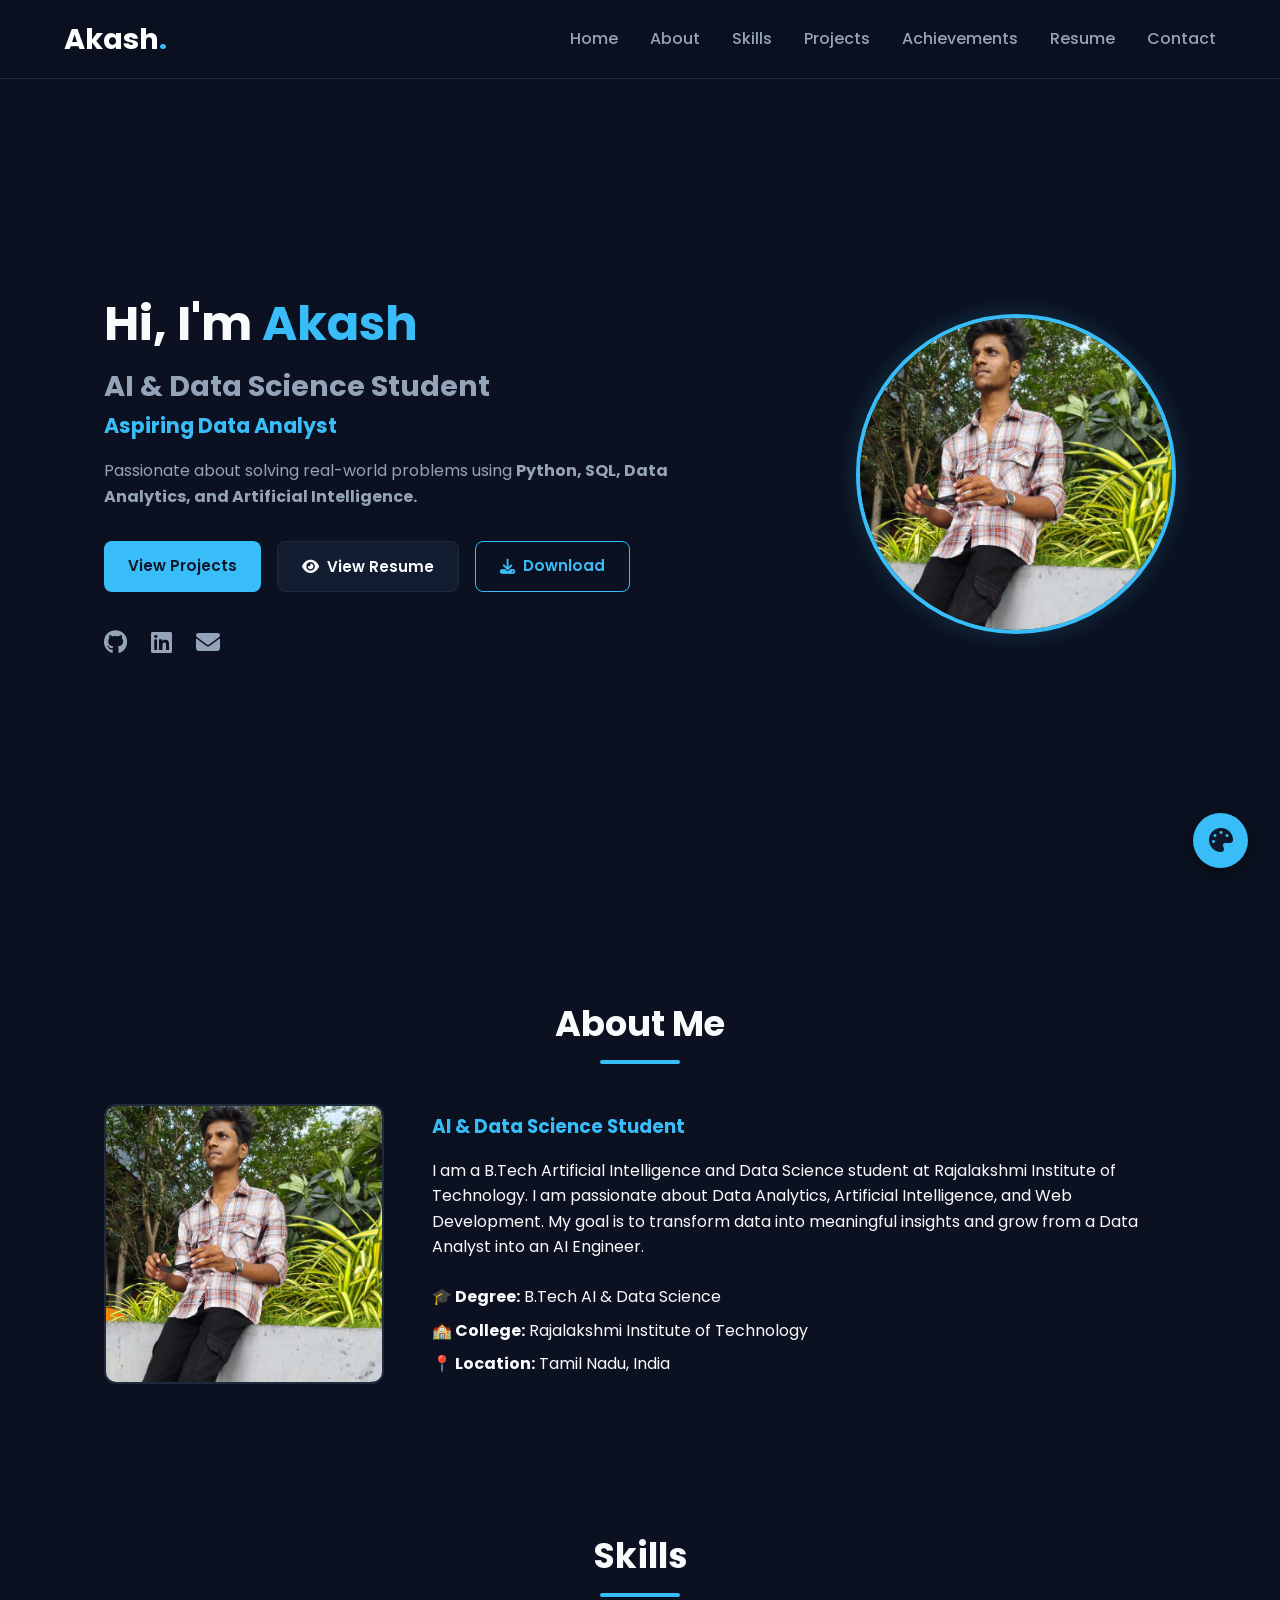
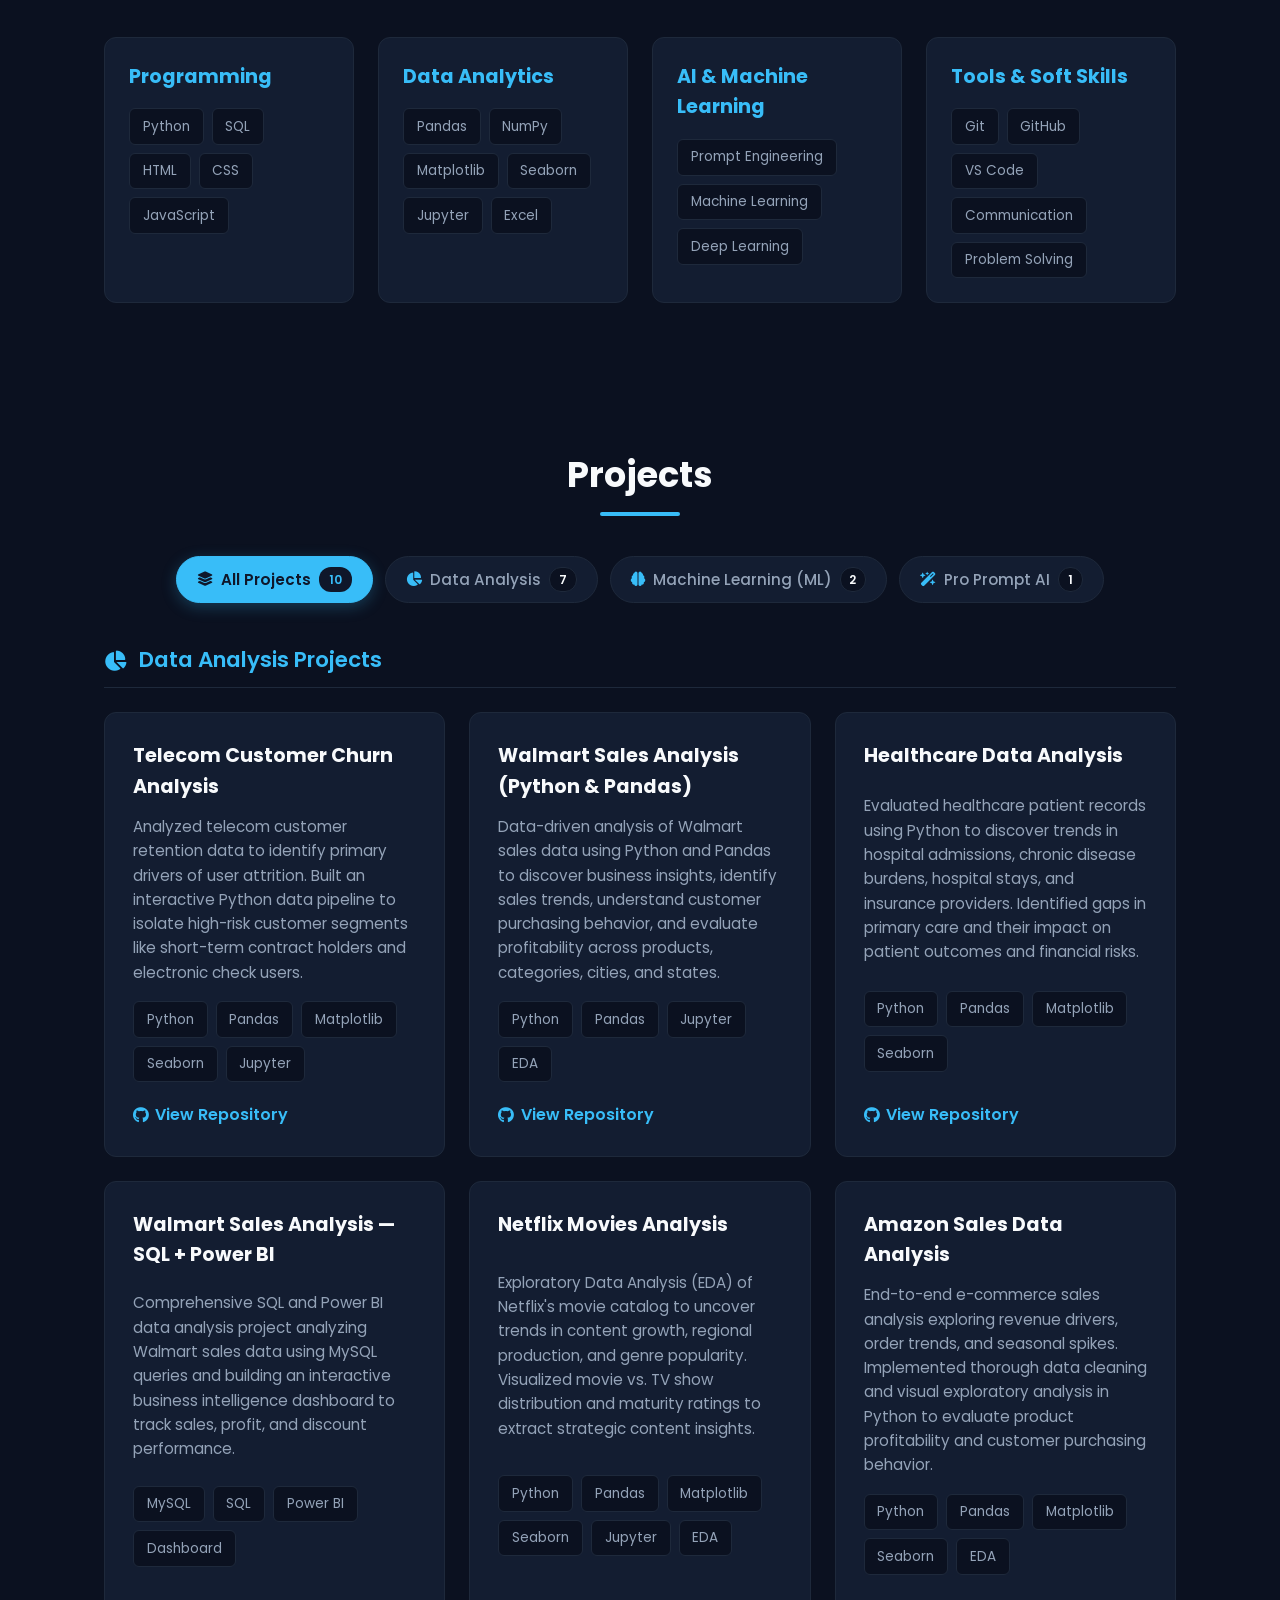
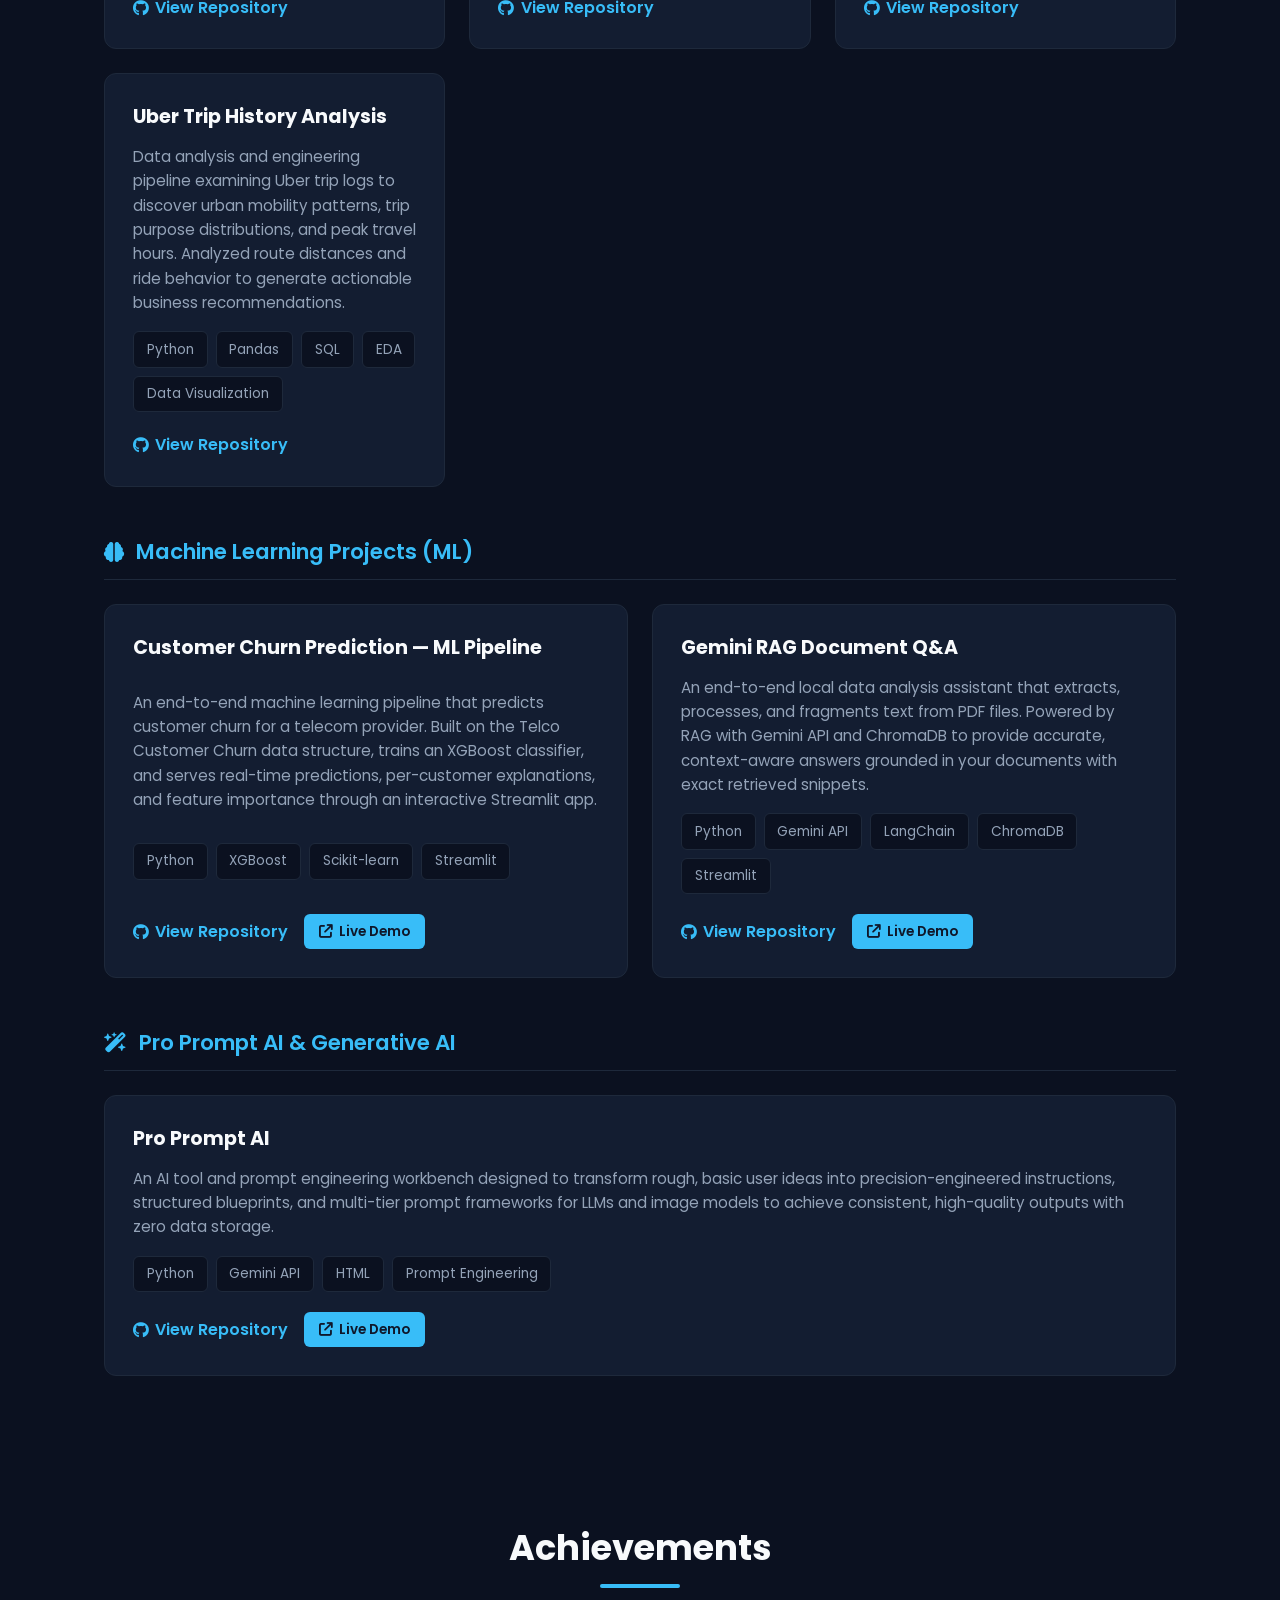
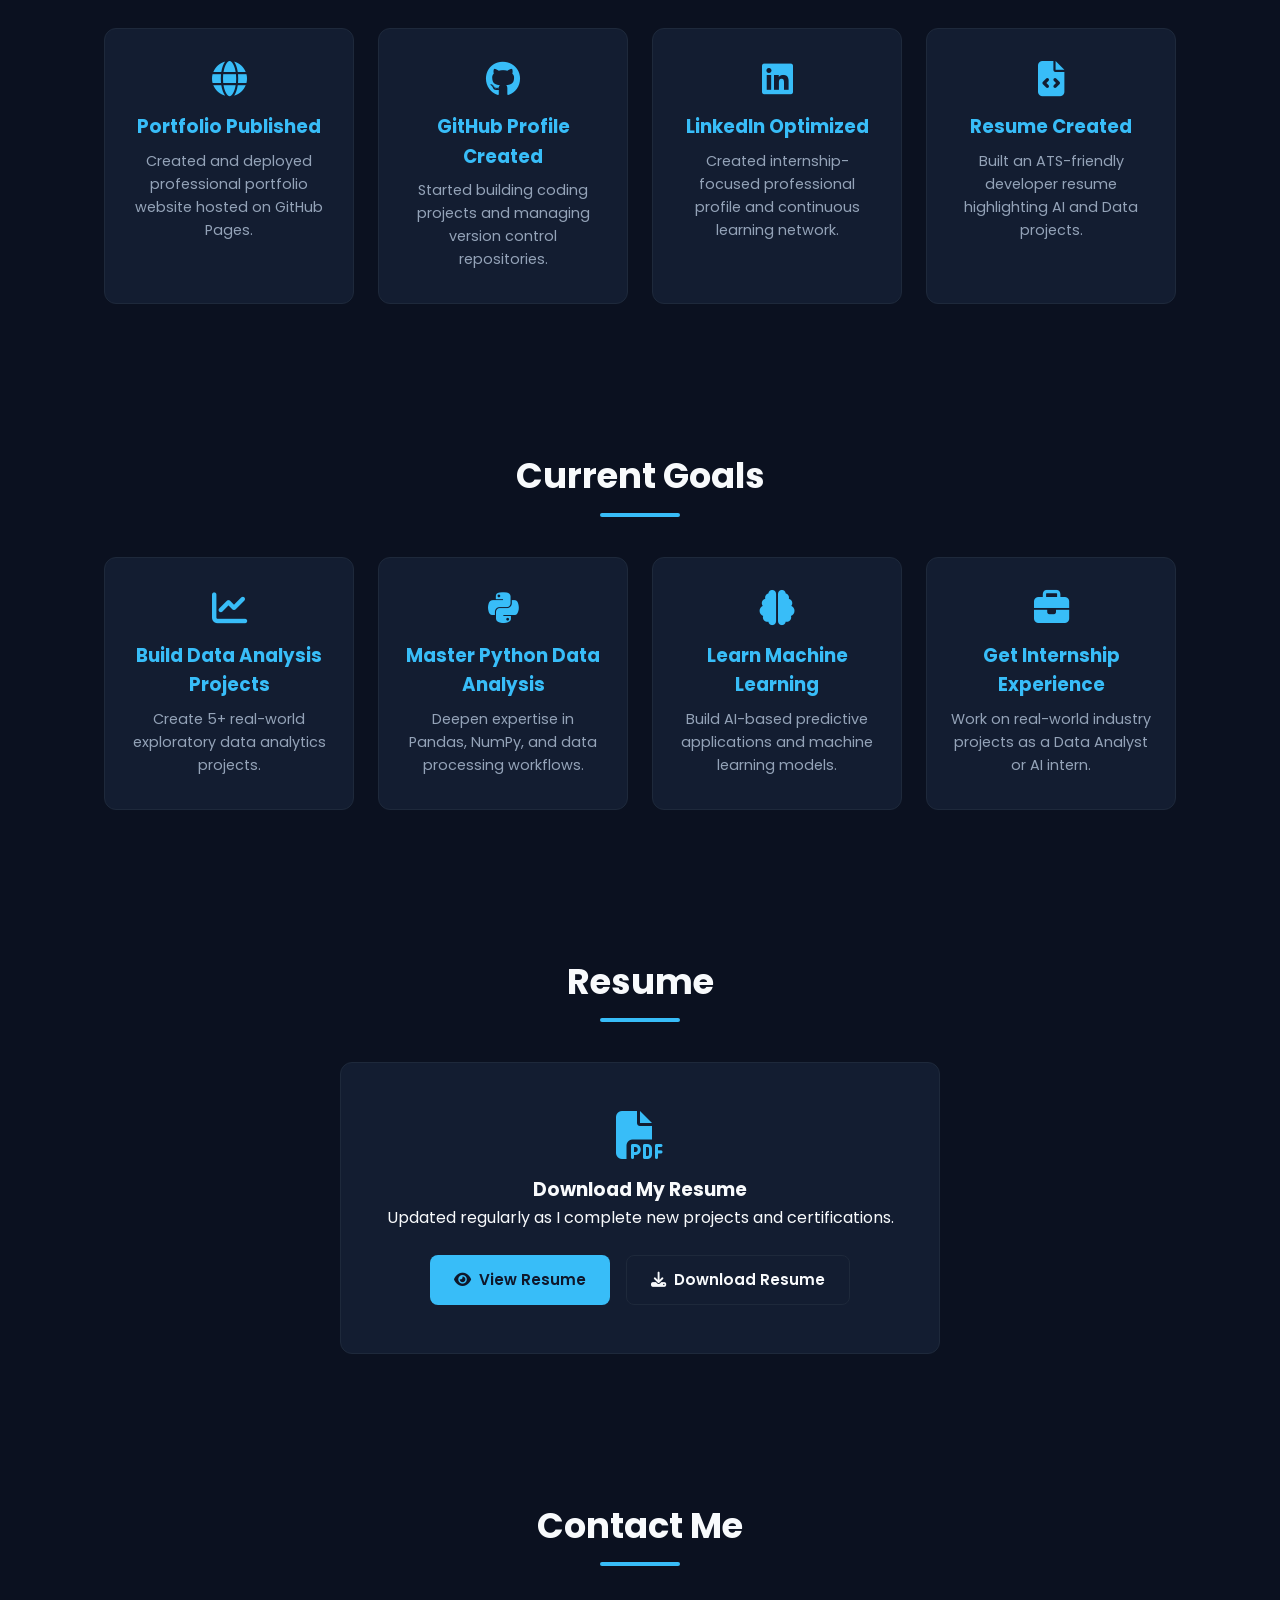
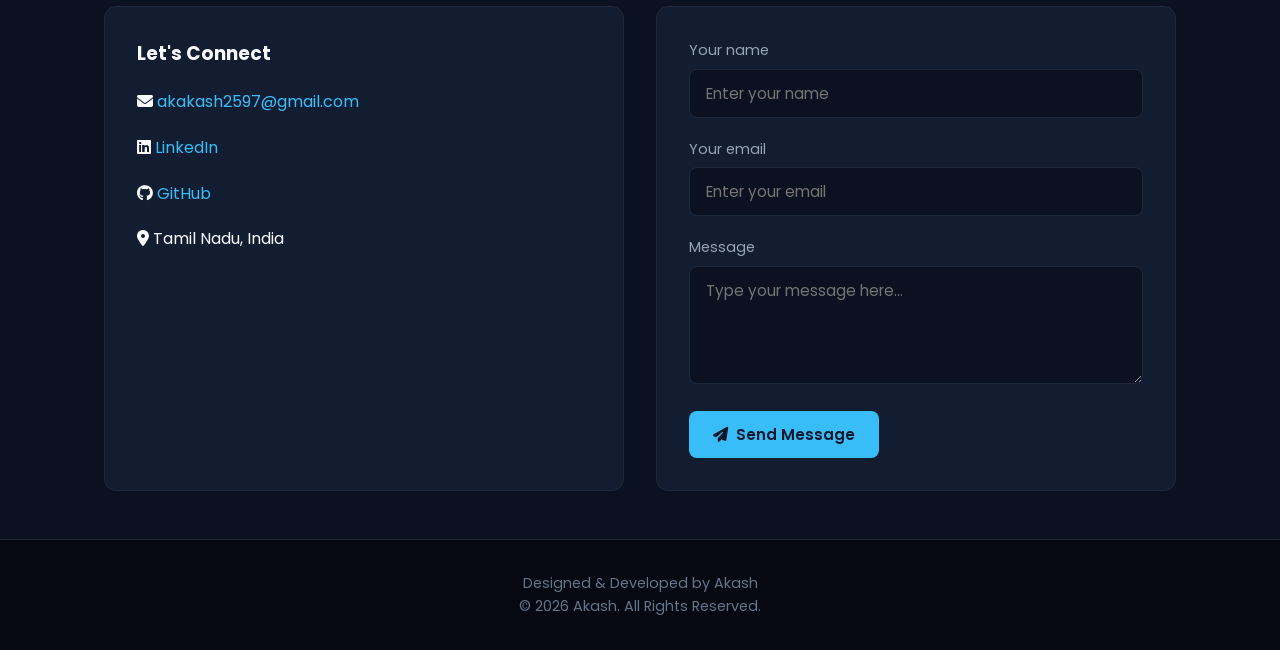
==== commit 3f7cb060: "Update portfolio: fix profile photo, add project filter tabs, and add new data analysis projects" ====
--- a/index.html
+++ b/index.html
@@ -120,8 +120,24 @@
         <section id="projects" class="projects">
             <h2 class="section-title">Projects</h2>
 
+            <!-- Project Category Filter Tabs -->
+            <div class="project-filter-tabs">
+                <button class="filter-tab active" data-category="all">
+                    <i class="fa-solid fa-layer-group"></i> All Projects <span class="tab-count">10</span>
+                </button>
+                <button class="filter-tab" data-category="data-analysis">
+                    <i class="fa-solid fa-chart-pie"></i> Data Analysis <span class="tab-count">7</span>
+                </button>
+                <button class="filter-tab" data-category="ml">
+                    <i class="fa-solid fa-brain"></i> Machine Learning (ML) <span class="tab-count">2</span>
+                </button>
+                <button class="filter-tab" data-category="genai">
+                    <i class="fa-solid fa-wand-magic-sparkles"></i> Pro Prompt AI <span class="tab-count">1</span>
+                </button>
+            </div>
+
             <!-- Data Analysis Projects -->
-            <div class="project-category">
+            <div class="project-category" data-category="data-analysis">
                 <div class="category-subtitle">
                     <i class="fa-solid fa-chart-pie"></i>
                     <h3>Data Analysis Projects</h3>
@@ -170,11 +186,44 @@
                             <a href="https://github.com/akakash2597-bit/Walmart-Sales-Analysis" target="_blank" class="project-btn"><i class="fa-brands fa-github"></i> View Repository</a>
                         </div>
                     </div>
+
+                    <div class="project-card">
+                        <h3>Netflix Movies Analysis</h3>
+                        <p>Exploratory Data Analysis (EDA) of Netflix's movie catalog to uncover trends in content growth, regional production, and genre popularity. Visualized movie vs. TV show distribution and maturity ratings to extract strategic content insights.</p>
+                        <div class="tags">
+                            <span>Python</span><span>Pandas</span><span>Matplotlib</span><span>Seaborn</span><span>Jupyter</span><span>EDA</span>
+                        </div>
+                        <div class="project-actions">
+                            <a href="https://github.com/akakash2597-bit/Netflix-Movies-Analysis" target="_blank" class="project-btn"><i class="fa-brands fa-github"></i> View Repository</a>
+                        </div>
+                    </div>
+
+                    <div class="project-card">
+                        <h3>Amazon Sales Data Analysis</h3>
+                        <p>End-to-end e-commerce sales analysis exploring revenue drivers, order trends, and seasonal spikes. Implemented thorough data cleaning and visual exploratory analysis in Python to evaluate product profitability and customer purchasing behavior.</p>
+                        <div class="tags">
+                            <span>Python</span><span>Pandas</span><span>Matplotlib</span><span>Seaborn</span><span>EDA</span>
+                        </div>
+                        <div class="project-actions">
+                            <a href="https://github.com/akakash2597-bit/Amazon-Data-Analysis" target="_blank" class="project-btn"><i class="fa-brands fa-github"></i> View Repository</a>
+                        </div>
+                    </div>
+
+                    <div class="project-card">
+                        <h3>Uber Trip History Analysis</h3>
+                        <p>Data analysis and engineering pipeline examining Uber trip logs to discover urban mobility patterns, trip purpose distributions, and peak travel hours. Analyzed route distances and ride behavior to generate actionable business recommendations.</p>
+                        <div class="tags">
+                            <span>Python</span><span>Pandas</span><span>SQL</span><span>EDA</span><span>Data Visualization</span>
+                        </div>
+                        <div class="project-actions">
+                            <a href="https://github.com/akakash2597-bit/Uber_Data_Analysis" target="_blank" class="project-btn"><i class="fa-brands fa-github"></i> View Repository</a>
+                        </div>
+                    </div>
                 </div>
             </div>
 
             <!-- Machine Learning Projects (ML) -->
-            <div class="project-category">
+            <div class="project-category" data-category="ml">
                 <div class="category-subtitle">
                     <i class="fa-solid fa-brain"></i>
                     <h3>Machine Learning Projects (ML)</h3>
@@ -207,10 +256,10 @@
             </div>
 
             <!-- Generative AI & Prompt Engineering -->
-            <div class="project-category">
+            <div class="project-category" data-category="genai">
                 <div class="category-subtitle">
                     <i class="fa-solid fa-wand-magic-sparkles"></i>
-                    <h3>Generative AI &amp; Prompt Engineering</h3>
+                    <h3>Pro Prompt AI &amp; Generative AI</h3>
                 </div>
                 <div class="projects-grid">
                     <div class="project-card">
--- a/style.css
+++ b/style.css
@@ -224,13 +224,24 @@
     color: var(--primary);
 }
 
+.hero-image {
+    display: flex;
+    justify-content: center;
+    align-items: center;
+}
+
 .hero-image img {
     width: 320px;
     height: 320px;
+    min-width: 320px;
+    min-height: 320px;
+    aspect-ratio: 1 / 1;
     border-radius: 50%;
     object-fit: cover;
+    display: block;
     border: 4px solid var(--primary);
     box-shadow: 0 0 25px rgba(56, 189, 248, 0.2);
+    background-color: var(--bg-card);
 }
 
 /* About Section */
@@ -240,9 +251,24 @@
     align-items: center;
 }
 
+.about-img {
+    display: flex;
+    justify-content: center;
+    align-items: center;
+    flex-shrink: 0;
+}
+
 .about-img img {
     width: 280px;
+    height: 280px;
+    min-width: 280px;
+    min-height: 280px;
+    aspect-ratio: 1 / 1;
     border-radius: 12px;
+    object-fit: cover;
+    display: block;
+    border: 2px solid var(--border-color);
+    background-color: var(--bg-card);
 }
 
 .about-text h3 {
@@ -292,9 +318,79 @@
     border: 1px solid var(--border-color);
 }
 
+/* Project Filter Tabs */
+.project-filter-tabs {
+    display: flex;
+    justify-content: center;
+    flex-wrap: wrap;
+    gap: 0.75rem;
+    margin-bottom: 2.5rem;
+}
+
+.filter-tab {
+    background: var(--bg-card);
+    color: var(--text-muted);
+    border: 1px solid var(--border-color);
+    padding: 0.65rem 1.25rem;
+    border-radius: 30px;
+    font-size: 0.95rem;
+    font-weight: 500;
+    cursor: pointer;
+    display: inline-flex;
+    align-items: center;
+    gap: 0.5rem;
+    transition: all 0.25s ease;
+    font-family: inherit;
+}
+
+.filter-tab i {
+    font-size: 0.9rem;
+    color: var(--primary);
+    transition: color 0.25s ease;
+}
+
+.filter-tab .tab-count {
+    background: var(--bg-main);
+    color: var(--text-main);
+    padding: 0.15rem 0.55rem;
+    border-radius: 12px;
+    font-size: 0.75rem;
+    font-weight: 600;
+    border: 1px solid var(--border-color);
+}
+
+.filter-tab:hover {
+    color: var(--text-main);
+    border-color: var(--primary);
+    transform: translateY(-2px);
+}
+
+.filter-tab.active {
+    background: var(--primary);
+    color: #0f172a;
+    border-color: var(--primary);
+    font-weight: 600;
+    box-shadow: 0 4px 15px rgba(56, 189, 248, 0.25);
+}
+
+.filter-tab.active i {
+    color: #0f172a;
+}
+
+.filter-tab.active .tab-count {
+    background: #0f172a;
+    color: var(--primary);
+    border-color: transparent;
+}
+
 /* Projects Grid & Categories */
 .project-category {
     margin-bottom: 3rem;
+    transition: opacity 0.3s ease, transform 0.3s ease;
+}
+
+.project-category.hidden {
+    display: none !important;
 }
 
 .project-category:last-child {
